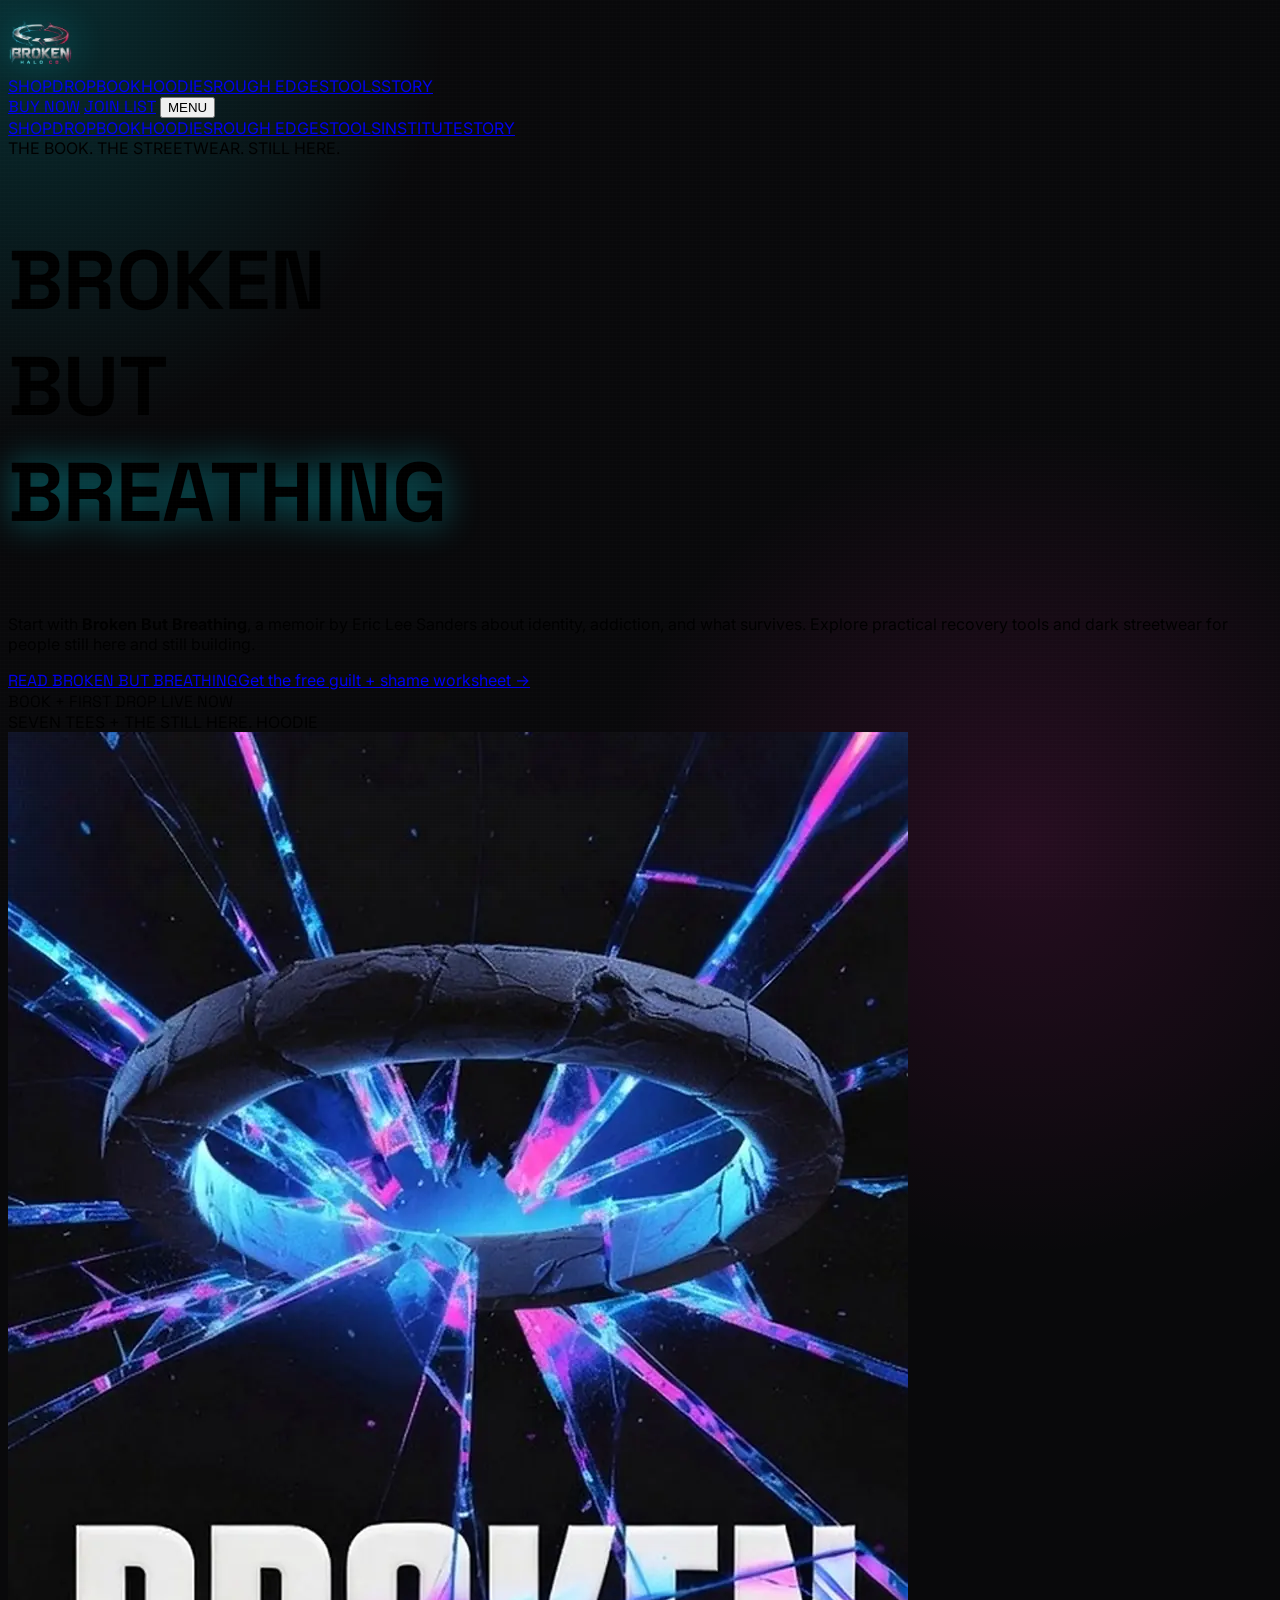
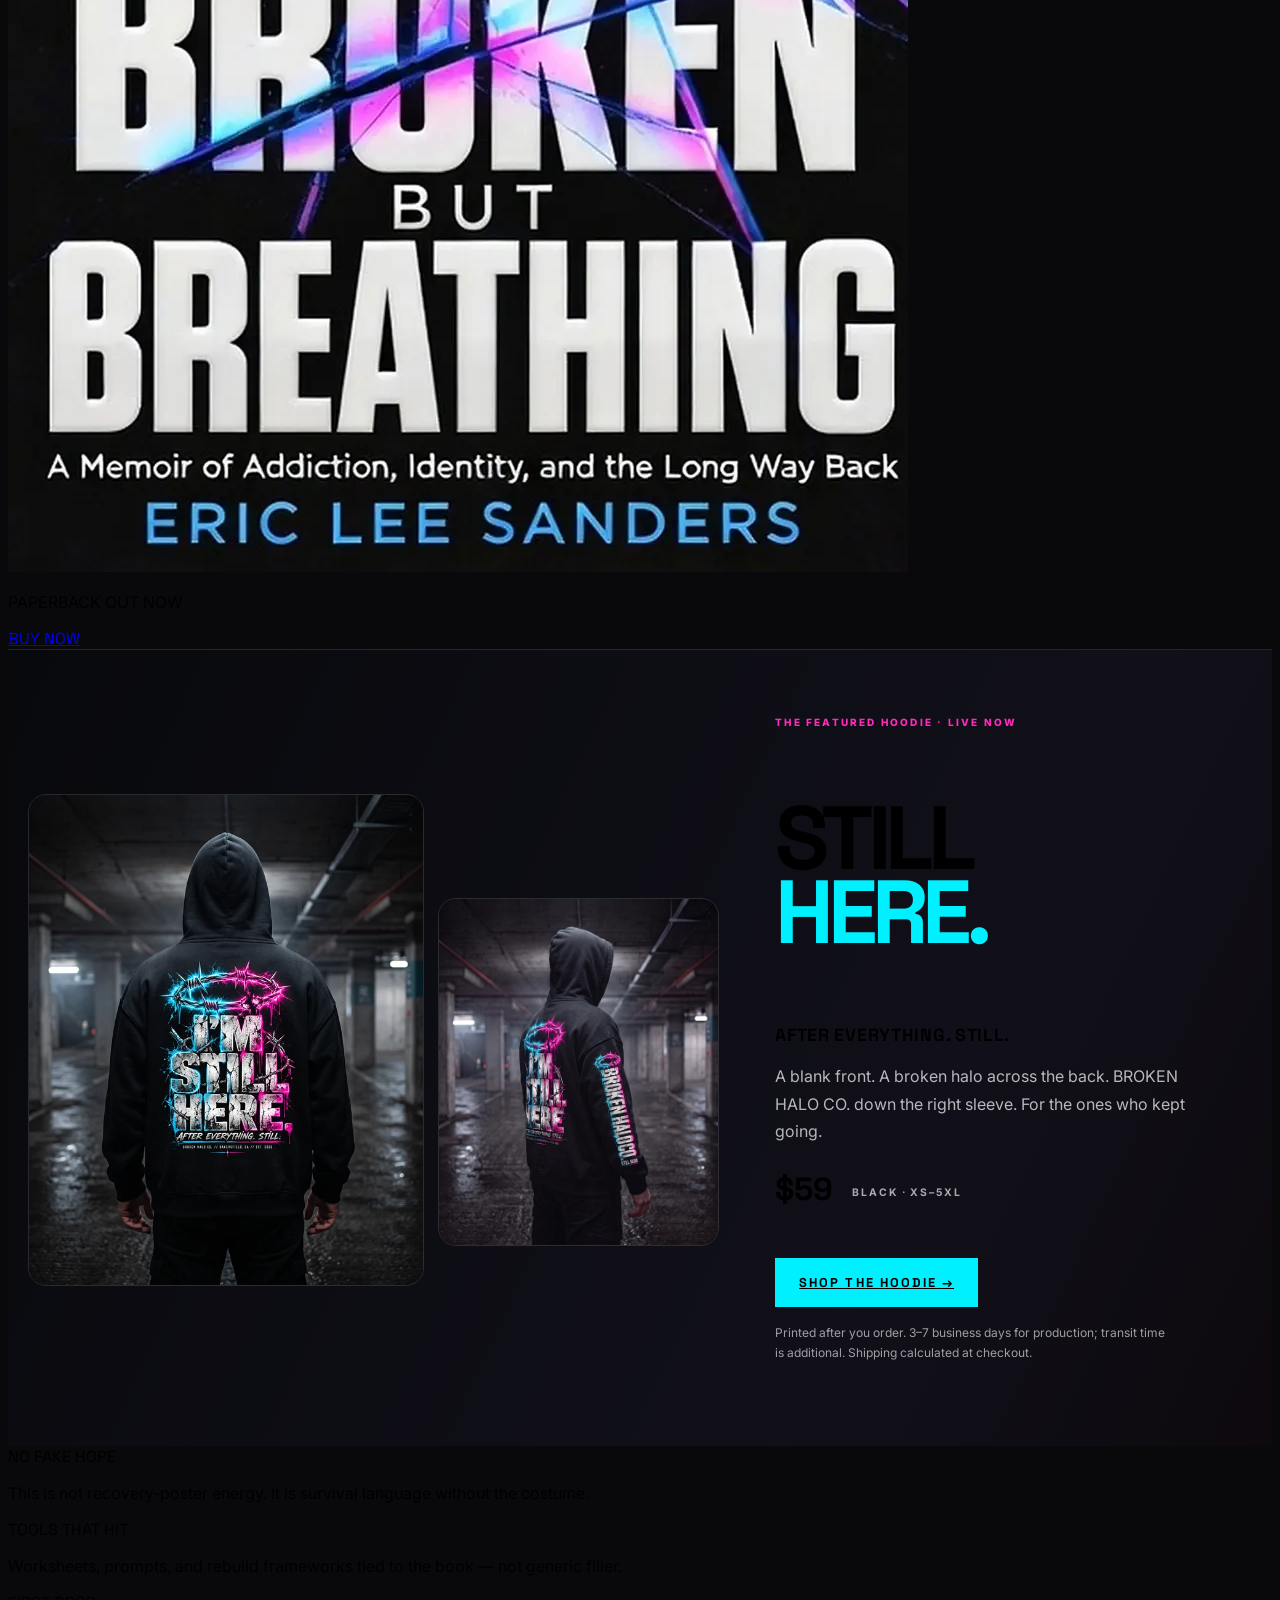
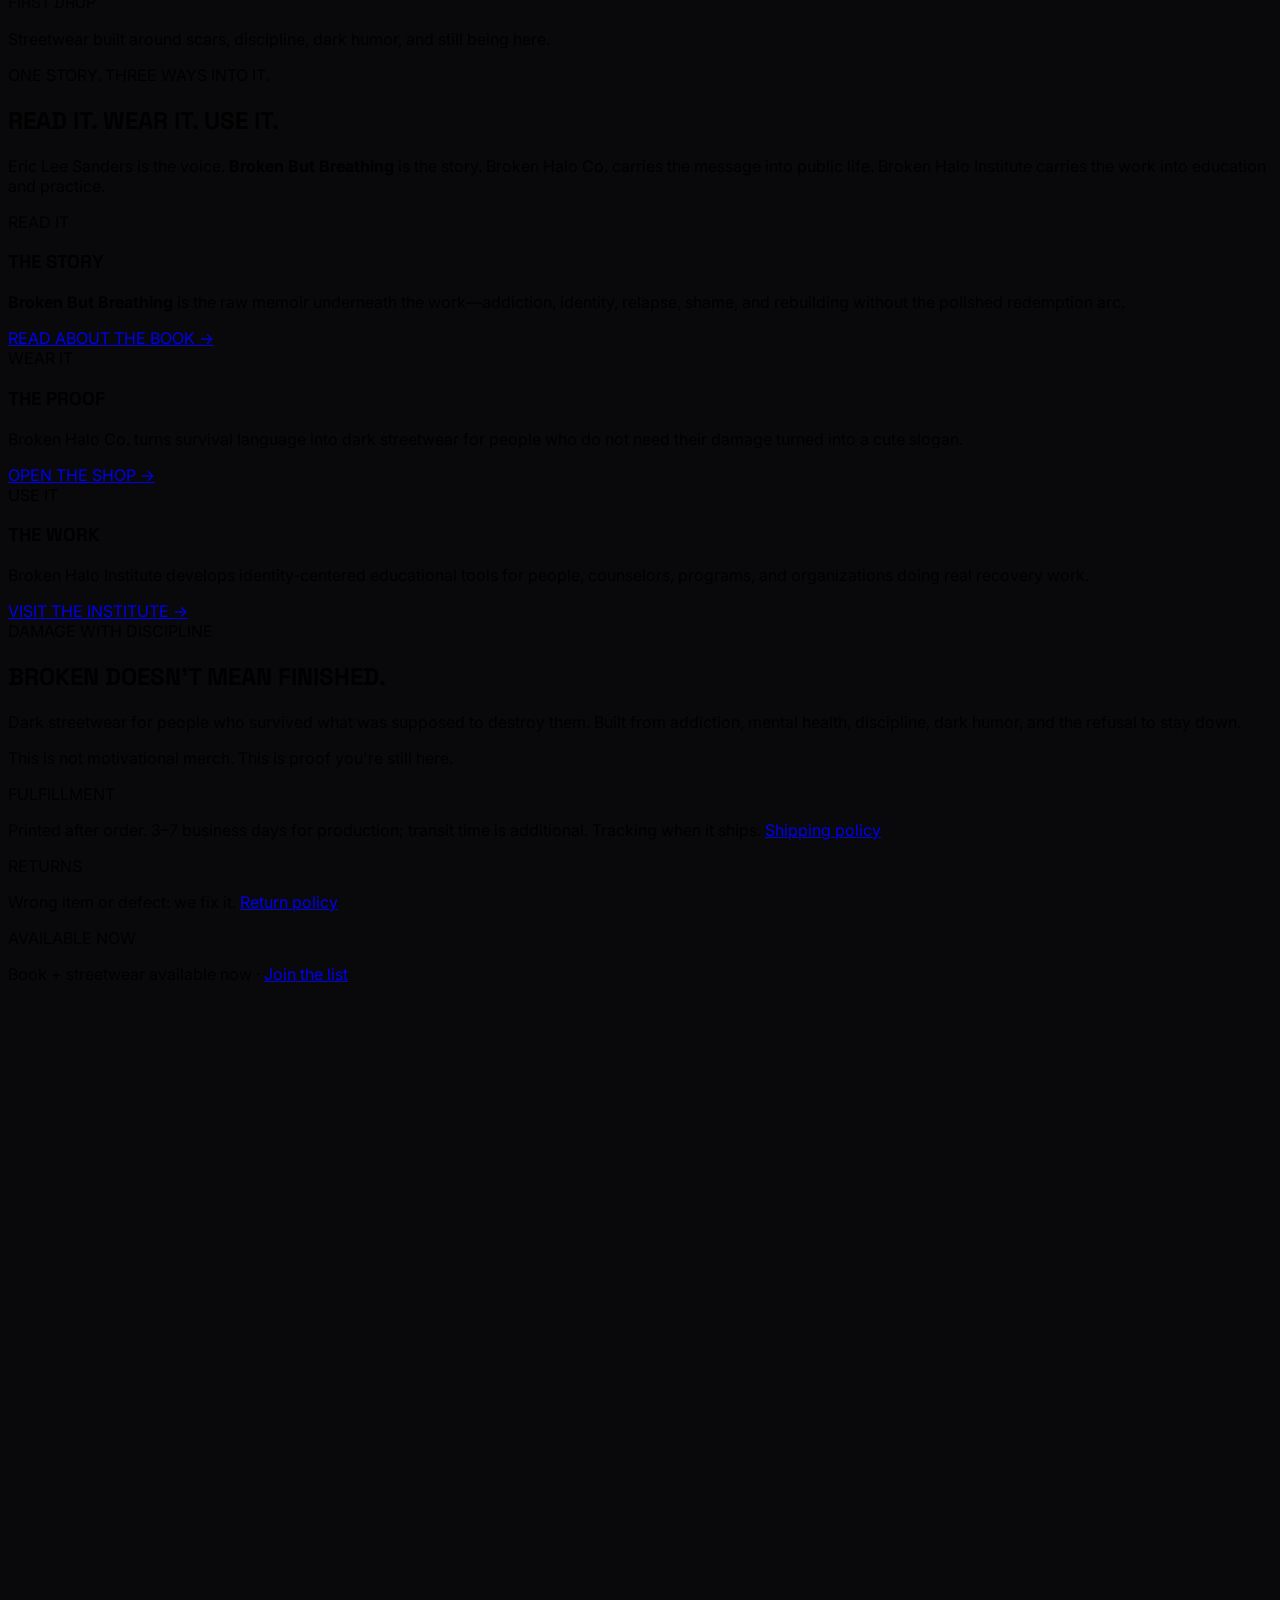
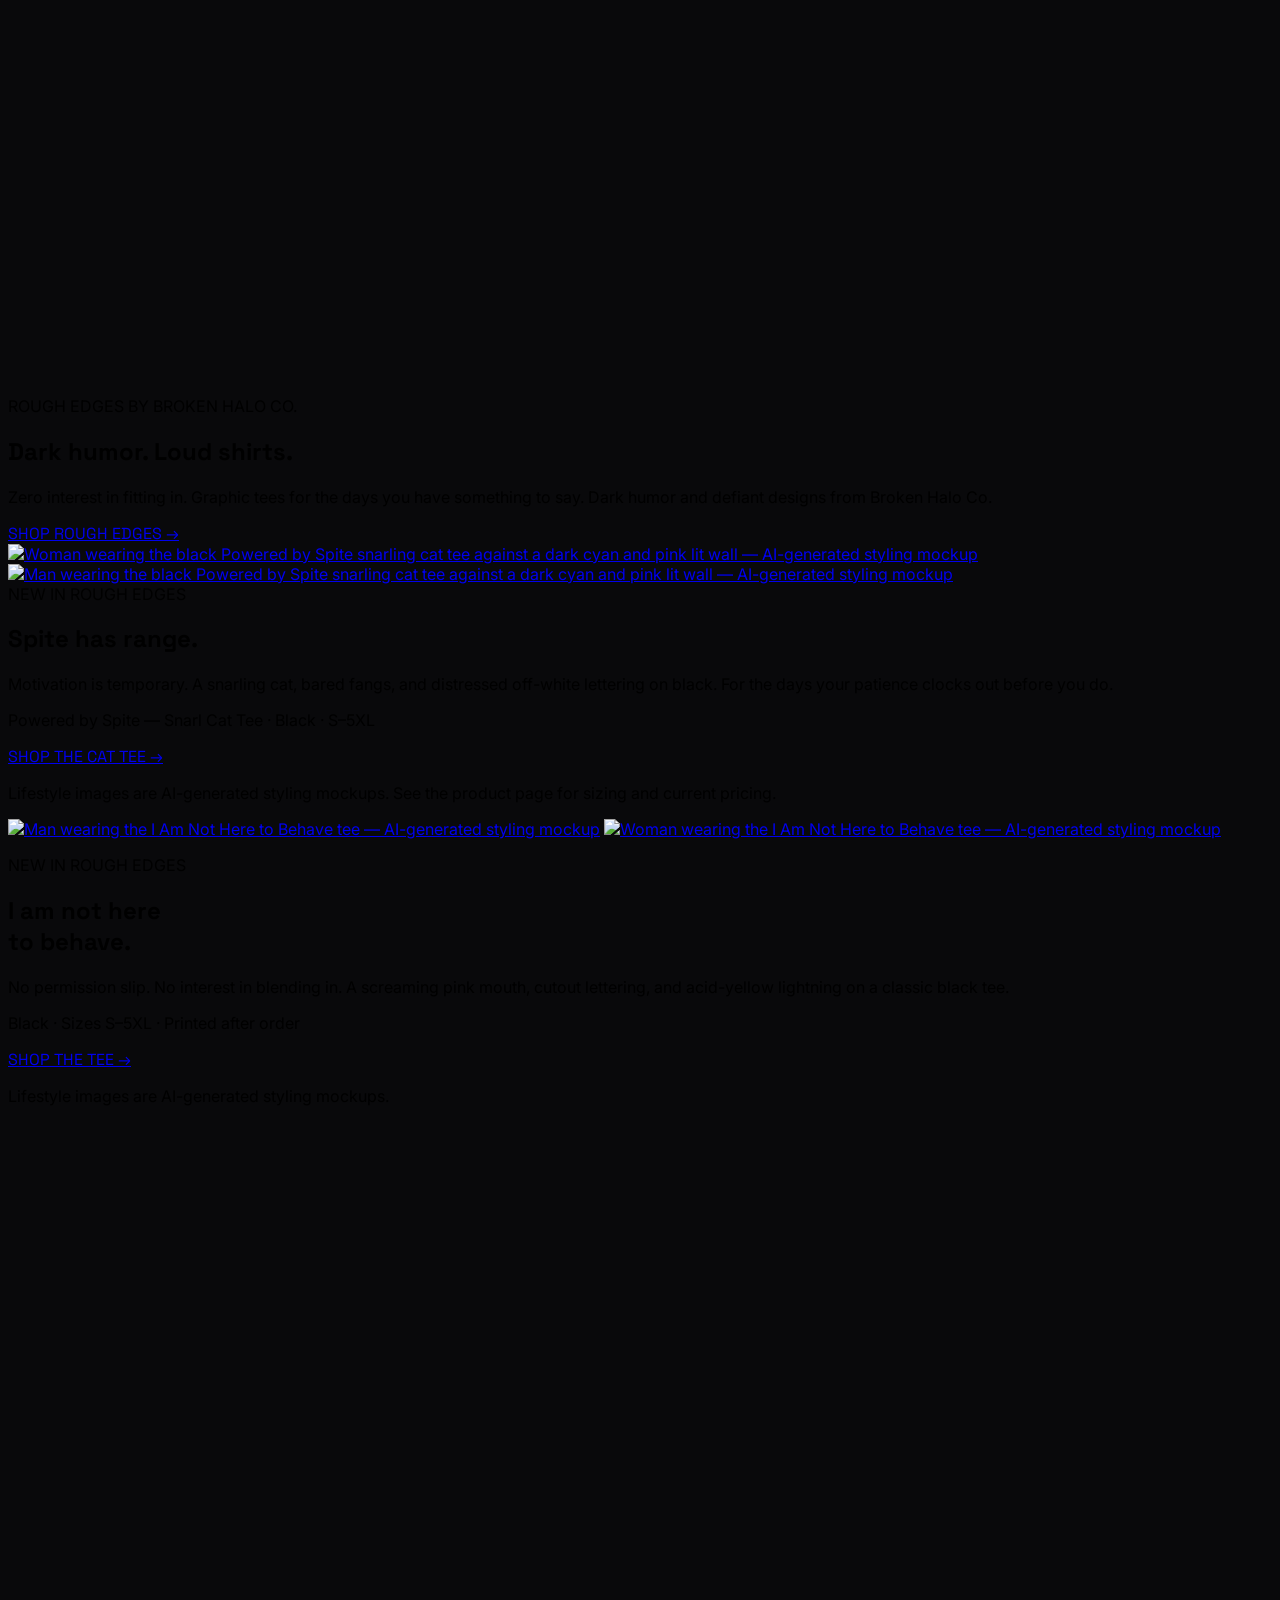
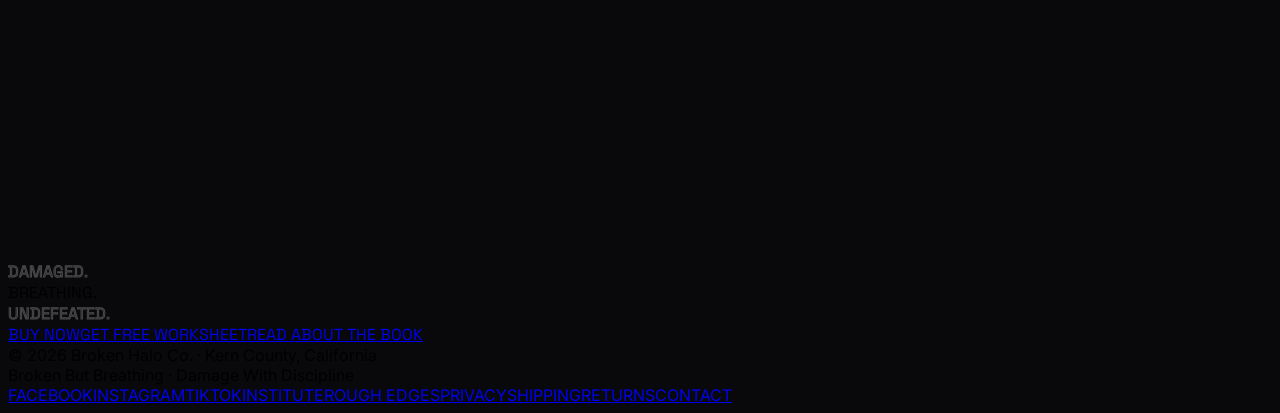
==== index.html @ 9ee4662e "Update homepage tee count from three to seven" ====
<!DOCTYPE html>
<html lang="en">
<head>
  <meta charset="UTF-8" />
  <meta name="viewport" content="width=device-width, initial-scale=1.0" />
  <link rel="icon" href="/favicon-32.png?v=20260719" type="image/png" />
  <link rel="icon" href="/favicon.svg" type="image/svg+xml" />
  <link rel="apple-touch-icon" href="/logo.png?v=20260719" />
  <!-- Google tag (gtag.js) -->
  <script async src="https://www.googletagmanager.com/gtag/js?id=G-BVKDQLWKW7"></script>
  <script>
    window.dataLayer = window.dataLayer || [];
    function gtag(){dataLayer.push(arguments);}
    gtag('js', new Date());
    gtag('config', 'G-BVKDQLWKW7');
  </script>
  <link rel="preload" as="image" href="/book-cover-front.webp?v=20260723" />
  <title>Broken Halo Co. | Broken But Breathing — Memoir + Dark Streetwear</title>
  <meta name="description" content="Broken Halo Co. is the home of Broken But Breathing by Eric Lee Sanders: a raw memoir, practical recovery tools, identity-centered education, and dark streetwear for people still here." />
  <meta name="theme-color" content="#09090b" />
  <link rel="canonical" href="https://thebrokenhaloco.com/" />
  <meta name="robots" content="index,follow,max-image-preview:large" />
  <meta name="author" content="Eric Lee Sanders" />
  <meta name="keywords" content="Broken Halo Co, Broken But Breathing, recovery streetwear, sober not soft, addiction memoir, Eric Lee Sanders, mental health clothing, dark streetwear, Kern County" />
  <script type="application/ld+json">
  {
    "@context": "https://schema.org",
    "@graph": [
      {
        "@type": "Organization",
        "@id": "https://thebrokenhaloco.com/#org",
        "name": "Broken Halo Co.",
        "url": "https://thebrokenhaloco.com/",
        "logo": "https://thebrokenhaloco.com/logo.png",
        "sameAs": [
          "https://shop.thebrokenhaloco.com/",
          "https://www.facebook.com/1168411286344908",
          "https://www.instagram.com/thebrokenhaloco/",
          "https://www.tiktok.com/@broken.halo.co"
        ],
        "founder": {
          "@type": "Person",
          "name": "Eric Lee Sanders",
          "jobTitle": "SUDCC II"
        },
        "description": "Dark streetwear and recovery-aware brand behind the memoir Broken But Breathing. Damage with discipline."
      },
      {
        "@type": "WebSite",
        "@id": "https://thebrokenhaloco.com/#website",
        "url": "https://thebrokenhaloco.com/",
        "name": "Broken Halo Co.",
        "publisher": { "@id": "https://thebrokenhaloco.com/#org" },
        "inLanguage": "en-US"
      },
      {
        "@type": "Book",
        "name": "Broken But Breathing",
        "author": {
          "@type": "Person",
          "name": "Eric Lee Sanders"
        },
        "isbn": "9798257959653",
        "bookFormat": "https://schema.org/Paperback",
        "inLanguage": "en",
        "genre": "Memoir",
        "description": "A raw memoir of identity, addiction, and what survives — by Eric Lee Sanders.",
        "datePublished": "2026-07-23",
        "publisher": { "@id": "https://thebrokenhaloco.com/#org" },
        "image": "https://thebrokenhaloco.com/book-cover-front.webp",
        "url": "https://thebrokenhaloco.com/#book"
      },
      {
        "@type": "Store",
        "name": "Broken Halo Co. First Drop",
        "url": "https://shop.thebrokenhaloco.com/",
        "parentOrganization": { "@id": "https://thebrokenhaloco.com/#org" },
        "description": "Dark streetwear: the STILL HERE. hoodie, I'm Still Here, Powered By Spite, and Broken But Breathing graphic tees."
      }
    ]
  }
  </script>
  <meta property="og:title" content="Broken Halo Co. | Broken But Breathing" />
  <meta property="og:description" content="A raw memoir, free tools, and dark streetwear for people still here. Mental health, survival, discipline." />
  <meta property="og:type" content="website" />
  <meta property="og:url" content="https://thebrokenhaloco.com/" />
 <meta property="og:image" content="https://thebrokenhaloco.com/assets/broken-halo-social-preview.png" />
<meta name="twitter:card" content="summary_large_image" />
<meta name="twitter:title" content="Broken Halo Co. | Broken But Breathing" />
<meta name="twitter:description" content="Damage With Discipline. No fake positivity. Just the truth about surviving." />
<meta name="twitter:image" content="https://thebrokenhaloco.com/assets/broken-halo-social-preview.png" />
<meta property="og:image:secure_url" content="https://thebrokenhaloco.com/assets/broken-halo-social-preview.png" />
<meta property="og:image:type" content="image/png" />
<meta property="og:image:alt" content="Broken Halo Co. — Broken But Breathing. I'm Still Here." />
  <link rel="preconnect" href="https://fonts.gstatic.com" crossorigin />
  <link href="https://fonts.googleapis.com/css2?family=Inter:wght@400;500;600;700;800&family=Space+Grotesk:wght@500;600;700&display=swap" rel="stylesheet" />
  <script src="https://cdn.tailwindcss.com"></script>
  <style>
    :root{--cyan:#00f0ff;--pink:#ff2bbd;--bg:#09090b}
    html{scroll-behavior:smooth}
    body{font-family:Inter,system-ui,-apple-system,BlinkMacSystemFont,"Segoe UI",sans-serif;background:radial-gradient(circle at top left,rgba(0,240,255,.16),transparent 28rem),radial-gradient(circle at 80% 10%,rgba(255,43,189,.12),transparent 26rem),var(--bg)}
    .font-display{font-family:"Space Grotesk",Inter,system-ui,sans-serif}
    .halo-glow{filter:drop-shadow(0 0 18px rgba(0,240,255,.46))}
    .pink-glow{filter:drop-shadow(0 0 18px rgba(255,43,189,.36))}
    .grain:before{content:"";position:fixed;inset:0;pointer-events:none;z-index:50;opacity:.2;background-image:linear-gradient(rgba(255,255,255,.025) 1px,transparent 1px),linear-gradient(90deg,rgba(255,255,255,.018) 1px,transparent 1px);background-size:4px 4px;mix-blend-mode:screen}
    .outline-text{color:transparent;-webkit-text-stroke:1px rgba(255,255,255,.28);text-stroke:1px rgba(255,255,255,.28)}
    .card-hover{transition:transform .2s ease,border-color .2s ease,background-color .2s ease}
    .card-hover:hover{transform:translateY(-4px);border-color:rgba(0,240,255,.45)}
    .reveal{opacity:0;transform:translateY(20px);transition:opacity .7s ease,transform .7s ease}
    .reveal.visible{opacity:1;transform:translateY(0)}
    .count-box{font-variant-numeric:tabular-nums}
    .media-card img{background:#050507}
    .hp-field{position:absolute;left:-5000px;width:1px;height:1px;overflow:hidden}

    .grid > *{min-width:0}
    @media(min-width:1024px){#top > section:first-child h1{font-size:clamp(3rem,6.5vw,6rem)}}
    @media(max-width:639px){#top > section:first-child h1{font-size:clamp(2rem,12vw,4.6rem)}#top > section:last-child .font-display{font-size:clamp(1.5rem,10vw,4rem)}#top > section:last-child a.font-display{font-size:.75rem}#top > section:first-child .rounded-full{max-width:100%;font-size:9px;letter-spacing:.12em}#top > section:first-child .rounded-full span{font-size:10px;letter-spacing:.1em}.hoodie-price span{display:block;margin-left:0;margin-top:.3rem}}
    @media(max-width:1279px){#navAmazon{display:none}}
    #hoodies{scroll-margin-top:6rem}
    .hoodie-feature{padding:3.5rem 1.25rem 4.5rem;border-top:1px solid #ffffff1a;background:linear-gradient(115deg,#08090c,#11101a 70%,#0d090e)}
    .hoodie-layout{max-width:1280px;margin:auto;display:grid;grid-template-columns:1.45fr 1fr;gap:3.5rem;align-items:center}
    .hoodie-photos{display:grid;grid-template-columns:1.2fr .85fr;gap:14px;align-items:center;min-width:0}
    .hoodie-photos a{display:block;overflow:hidden;border:1px solid #ffffff20;border-radius:18px}
    .hoodie-photos img{display:block;width:100%;height:auto}
    .hoodie-detail{margin-top:4rem}
    .hoodie-eyebrow{color:var(--pink);font-size:10px;font-weight:800;letter-spacing:.22em;margin-bottom:1.25rem}
    .hoodie-copy h2{font-size:clamp(4.5rem,7vw,7rem);font-weight:700;line-height:.82;letter-spacing:-.07em}
    .hoodie-copy h2 span{color:var(--cyan)}
    .hoodie-tagline{margin-top:1.5rem;font-size:1.1rem;font-weight:700;letter-spacing:.04em}
    .hoodie-description{margin-top:1rem;color:#ffffffb3;font-size:1rem;line-height:1.7;max-width:27rem}
    .hoodie-price{margin-top:1.5rem;font-size:2rem;font-weight:700}
    .hoodie-price span{display:inline-block;vertical-align:middle;margin-left:.7rem;font-family:Inter,sans-serif;font-size:.65rem;letter-spacing:.18em;color:#ffffffa6}
    .hoodie-shop{display:inline-flex;justify-content:center;margin-top:1.1rem;padding:1rem 1.5rem;background:var(--cyan);color:#000;font-size:.8rem;font-weight:700;letter-spacing:.16em;transition:background .2s}
    .hoodie-shop:hover{background:#fff}
    .hoodie-shipping{margin-top:1rem;color:#ffffff99;font-size:.75rem;line-height:1.6;max-width:25rem}
    a:focus-visible,button:focus-visible{outline:2px solid var(--cyan);outline-offset:5px}
    @media(max-width:899px){.hoodie-layout{grid-template-columns:1fr;gap:2rem;max-width:640px}.hoodie-detail{margin-top:2rem}.hoodie-copy h2{font-size:5rem}.hoodie-shop{width:100%}.hoodie-feature{padding-top:2rem}}
    .hoodie-layout > *{min-width:0}
    @media(max-width:639px){main h2.font-display{font-size:clamp(1.8rem,9vw,3rem)}main h3.font-display{font-size:clamp(1.25rem,7vw,1.875rem)}.hoodie-copy h2.font-display{font-size:17vw}#toolsForm button{font-size:.65rem;letter-spacing:.12em;padding-left:.75rem;padding-right:.75rem}main a,main button{overflow-wrap:anywhere}}
    @media(prefers-reduced-motion:reduce){html{scroll-behavior:auto}.reveal{transition:none;transform:none}.card-hover{transition:none}}
  </style>
</head>
<body class="grain bg-[#09090b] text-white selection:bg-[#ff2bbd] selection:text-black">
  <nav class="sticky top-0 z-40 border-b border-white/10 bg-[#09090b]/90 backdrop-blur-xl">
    <div class="mx-auto flex h-20 max-w-7xl items-center justify-between px-5 sm:px-6">
      <a href="#top" class="flex shrink-0 items-center" aria-label="Broken Halo Co. home">
        <img src="logo-nav.webp?v=20260723" alt="Broken Halo Co." class="h-14 w-14 object-contain halo-glow sm:h-16 sm:w-16" width="64" height="64" decoding="async" />
      </a>
      <div class="hidden items-center gap-5 text-xs font-semibold tracking-[.18em] text-white/70 xl:flex"><a href="https://shop.thebrokenhaloco.com/" class="hover:text-[#00f0ff]">SHOP</a><a href="#drop" class="hover:text-[#00f0ff]">DROP</a><a href="#book" class="hover:text-[#00f0ff]">BOOK</a><a href="#hoodies" class="hover:text-[#00f0ff]">HOODIES</a><a href="https://shop.thebrokenhaloco.com/collections/rough-edges" class="hover:text-[#ff2bbd]">ROUGH EDGES</a><a href="#tools" class="hover:text-[#00f0ff]">TOOLS</a><a href="#story" class="hover:text-[#00f0ff]">STORY</a></div>
      <a id="navAmazon" href="#" target="_blank" rel="noopener noreferrer" class="amazon-cta hidden border border-[#ff2bbd] px-5 py-2.5 font-display text-xs tracking-[.25em] text-[#ff2bbd] transition hover:bg-[#ff2bbd] hover:text-black xl:inline-flex">BUY NOW</a>
      <a href="#tools" class="hidden border border-[#00f0ff] px-5 py-2.5 font-display text-xs tracking-[.25em] text-[#00f0ff] transition hover:bg-[#00f0ff] hover:text-black xl:inline-flex nav-join-list">JOIN LIST</a>
      <button id="menuButton" class="xl:hidden rounded-full border border-white/10 px-3 py-2 text-xs tracking-[.18em] text-white/70" aria-expanded="false" aria-controls="mobileMenu">MENU</button>
    </div>
    <div id="mobileMenu" class="hidden border-t border-white/10 bg-black/95 px-5 py-5 xl:hidden"><div class="flex flex-col gap-4 text-sm font-semibold tracking-[.18em] text-white/75"><a href="https://shop.thebrokenhaloco.com/" class="mobile-link">SHOP</a><a href="#drop" class="mobile-link">DROP</a><a href="#book" class="mobile-link">BOOK</a><a href="#hoodies" class="mobile-link">HOODIES</a><a href="https://shop.thebrokenhaloco.com/collections/rough-edges" class="mobile-link">ROUGH EDGES</a><a href="#tools" class="mobile-link">TOOLS</a><a href="https://brokenhaloco.org/" class="mobile-link">INSTITUTE</a><a href="#story" class="mobile-link">STORY</a></div></div>
  </nav>

  <main id="top">
    <section class="relative overflow-hidden px-5 pb-20 pt-14 sm:px-6 md:pb-28 md:pt-20">
      <div class="absolute inset-x-0 top-0 -z-10 mx-auto h-72 max-w-5xl rounded-full bg-[#00f0ff]/10 blur-3xl"></div>
      <div class="mx-auto grid max-w-7xl items-center gap-12 lg:grid-cols-[1.05fr_.95fr]">
        <div class="text-center lg:text-left">
          <div class="mb-5 inline-flex items-center gap-2 rounded-full border border-white/10 bg-white/[.03] px-4 py-1.5 text-[11px] font-semibold tracking-[.24em] text-white/60"><span class="h-1.5 w-1.5 rounded-full bg-[#ff2bbd]"></span>THE BOOK. THE STREETWEAR. STILL HERE.</div>
          <h1 class="font-display text-[4.6rem] font-bold leading-[.82] tracking-[-.09em] sm:text-[6rem] md:text-[7.5rem]">BROKEN<br/>BUT<br/><span class="text-[#00f0ff] halo-glow">BREATHING</span></h1>
          <p class="mx-auto mt-6 max-w-2xl text-xl leading-relaxed text-white/72 lg:mx-0">Start with <strong class="text-white">Broken But Breathing</strong>, a memoir by Eric Lee Sanders about identity, addiction, and what survives. Explore practical recovery tools and dark streetwear for people still here and still building.</p>
          <div class="mt-7 flex flex-col items-center gap-4 lg:items-start"><a id="heroAmazonCta" href="https://www.amazon.com/dp/B0H9G1YHST" target="_blank" rel="noopener noreferrer" class="amazon-cta inline-flex justify-center bg-[#ff2bbd] px-8 py-4 font-display text-sm font-bold tracking-[.16em] text-black transition hover:bg-white">READ BROKEN BUT BREATHING</a><a href="downloads/guilt-and-shame-companion.html" target="_blank" rel="noopener noreferrer" class="text-sm font-semibold text-white/75 underline decoration-white/30 underline-offset-4 transition hover:text-[#00f0ff]">Get the free guilt + shame worksheet →</a></div>
          <div class="mt-8 inline-flex items-center gap-3 rounded-full border border-[#00f0ff]/30 bg-[#00f0ff]/10 px-6 py-3"><span class="h-2 w-2 rounded-full bg-[#00f0ff] animate-pulse"></span><span class="font-display text-sm font-bold tracking-[.22em] text-[#00f0ff]">BOOK + FIRST DROP LIVE NOW</span></div><div class="mt-3 text-sm tracking-[.15em] text-white/50">SEVEN TEES + THE STILL HERE. HOODIE</div>
        </div>
        <div class="mx-auto w-full max-w-md lg:max-w-lg"><div class="relative rounded-[2rem] border border-white/10 bg-zinc-950/80 p-5 shadow-2xl"><div class="absolute -inset-px -z-10 rounded-[2rem] bg-gradient-to-br from-[#00f0ff]/30 via-transparent to-[#ff2bbd]/25 blur-xl"></div><div class="rounded-[1.5rem] border border-white/10 bg-black p-4" id="heroCoverWrap"><img id="heroCoverImage" src="book-cover-front.webp?v=20260723" alt="Broken But Breathing book cover by Eric Lee Sanders" class="w-full rounded-[1.2rem] border border-white/10 shadow-2xl"/><p id="heroBookPlaceholder" class="mt-4 text-center text-xs tracking-[.18em] text-white/35">PAPERBACK OUT NOW</p><a id="heroCoverCta" href="#" target="_blank" rel="noopener noreferrer" class="amazon-cta mt-4 hidden w-full justify-center rounded-xl border border-[#ff2bbd] px-4 py-3 font-display text-xs font-bold tracking-[.2em] text-[#ff2bbd] transition hover:bg-[#ff2bbd] hover:text-black inline-flex">BUY NOW</a></div></div></div>
      </div>
    </section>


    <section id="hoodies" class="hoodie-feature" aria-labelledby="hoodie-title">
      <div class="hoodie-layout">
        <div class="hoodie-photos">
          <a href="https://shop.thebrokenhaloco.com/products/still-here-hoodie-broken-halo-co" aria-label="Shop the STILL HERE hoodie — back graphic">
            <img src="assets/still-here-hoodie-back-1200.webp" srcset="assets/still-here-hoodie-back-640.webp 640w, assets/still-here-hoodie-back-1200.webp 1200w" sizes="(min-width: 900px) 32vw, 55vw" width="1200" height="1490" alt="STILL HERE black hoodie with cyan and magenta halo and distressed white back graphic" loading="lazy" decoding="async" />
          </a>
          <a class="hoodie-detail" href="https://shop.thebrokenhaloco.com/products/still-here-hoodie-broken-halo-co" aria-label="Shop the STILL HERE hoodie — right sleeve detail">
            <img src="assets/still-here-hoodie-sleeve-1200.webp" srcset="assets/still-here-hoodie-sleeve-640.webp 640w, assets/still-here-hoodie-sleeve-1200.webp 1200w" sizes="(min-width: 900px) 23vw, 38vw" width="1200" height="1490" alt="Angled back view showing the BROKEN HALO CO. artwork down the hoodie's right sleeve" loading="lazy" decoding="async" />
          </a>
        </div>
        <div class="hoodie-copy">
          <p class="hoodie-eyebrow">THE FEATURED HOODIE · LIVE NOW</p>
          <h2 id="hoodie-title" class="font-display">STILL<br><span>HERE.</span></h2>
          <p class="hoodie-tagline font-display">AFTER EVERYTHING. STILL.</p>
          <p class="hoodie-description">A blank front. A broken halo across the back. BROKEN HALO CO. down the right sleeve. For the ones who kept going.</p>
          <p class="hoodie-price font-display">$59 <span>BLACK · XS–5XL</span></p>
          <a class="hoodie-shop font-display" href="https://shop.thebrokenhaloco.com/products/still-here-hoodie-broken-halo-co">SHOP THE HOODIE →</a>
          <p class="hoodie-shipping">Printed after you order. 3–7 business days for production; transit time is additional. Shipping calculated at checkout.</p>
        </div>
      </div>
    </section>

    <section class="border-y border-white/10 bg-black/30 px-5 py-10 sm:px-6"><div class="mx-auto grid max-w-7xl gap-4 text-center md:grid-cols-3"><div class="rounded-3xl border border-white/10 bg-white/[.03] p-6"><div class="font-display text-3xl font-bold tracking-[-.05em] text-[#00f0ff]">NO FAKE HOPE</div><p class="mt-2 text-sm leading-relaxed text-white/55">This is not recovery-poster energy. It is survival language without the costume.</p></div><div class="rounded-3xl border border-white/10 bg-white/[.03] p-6"><div class="font-display text-3xl font-bold tracking-[-.05em] text-[#ff2bbd]">TOOLS THAT HIT</div><p class="mt-2 text-sm leading-relaxed text-white/55">Worksheets, prompts, and rebuild frameworks tied to the book — not generic filler.</p></div><div class="rounded-3xl border border-white/10 bg-white/[.03] p-6"><div class="font-display text-3xl font-bold tracking-[-.05em] text-white">FIRST DROP</div><p class="mt-2 text-sm leading-relaxed text-white/55">Streetwear built around scars, discipline, dark humor, and still being here.</p></div></div></section>

    <section class="px-5 py-16 sm:px-6 md:py-20" aria-labelledby="ecosystem-title">
      <div class="mx-auto max-w-7xl">
        <div class="mx-auto max-w-3xl text-center">
          <div class="mb-3 text-xs font-bold tracking-[.3em] text-[#00f0ff]">ONE STORY. THREE WAYS INTO IT.</div>
          <h2 id="ecosystem-title" class="font-display text-4xl font-bold leading-[.95] tracking-[-.07em] sm:text-5xl">READ IT. WEAR IT. USE IT.</h2>
          <p class="mx-auto mt-5 max-w-2xl text-base leading-relaxed text-white/62 sm:text-lg">Eric Lee Sanders is the voice. <strong class="text-white">Broken But Breathing</strong> is the story. Broken Halo Co. carries the message into public life. Broken Halo Institute carries the work into education and practice.</p>
        </div>
        <div class="mt-10 grid gap-5 md:grid-cols-3">
          <article class="rounded-3xl border border-white/10 bg-white/[.03] p-7">
            <div class="text-[10px] font-bold tracking-[.28em] text-[#ff2bbd]">READ IT</div>
            <h3 class="mt-3 font-display text-3xl font-bold tracking-[-.05em]">THE STORY</h3>
            <p class="mt-3 text-sm leading-relaxed text-white/60"><strong class="text-white">Broken But Breathing</strong> is the raw memoir underneath the work—addiction, identity, relapse, shame, and rebuilding without the polished redemption arc.</p>
            <a href="#book" class="mt-6 inline-flex text-xs font-bold tracking-[.2em] text-[#ff2bbd]">READ ABOUT THE BOOK →</a>
          </article>
          <article class="rounded-3xl border border-white/10 bg-white/[.03] p-7">
            <div class="text-[10px] font-bold tracking-[.28em] text-white/60">WEAR IT</div>
            <h3 class="mt-3 font-display text-3xl font-bold tracking-[-.05em]">THE PROOF</h3>
            <p class="mt-3 text-sm leading-relaxed text-white/60">Broken Halo Co. turns survival language into dark streetwear for people who do not need their damage turned into a cute slogan.</p>
            <a href="https://shop.thebrokenhaloco.com/" class="mt-6 inline-flex text-xs font-bold tracking-[.2em] text-white">OPEN THE SHOP →</a>
          </article>
          <article class="rounded-3xl border border-[#00f0ff]/30 bg-[#00f0ff]/[.04] p-7">
            <div class="text-[10px] font-bold tracking-[.28em] text-[#00f0ff]">USE IT</div>
            <h3 class="mt-3 font-display text-3xl font-bold tracking-[-.05em]">THE WORK</h3>
            <p class="mt-3 text-sm leading-relaxed text-white/60">Broken Halo Institute develops identity-centered educational tools for people, counselors, programs, and organizations doing real recovery work.</p>
            <a href="https://brokenhaloco.org/" class="mt-6 inline-flex text-xs font-bold tracking-[.2em] text-[#00f0ff]">VISIT THE INSTITUTE →</a>
          </article>
        </div>
      </div>
    </section>

    <section class="px-5 py-12 sm:px-6" aria-label="Brand statement">
      <div class="mx-auto max-w-4xl text-center">
        <div class="mb-3 text-[11px] font-bold tracking-[.3em] text-[#ff2bbd]">DAMAGE WITH DISCIPLINE</div>
        <h2 class="font-display text-4xl font-bold leading-[.95] tracking-[-.07em] sm:text-5xl">BROKEN DOESN&rsquo;T MEAN FINISHED.</h2>
        <p class="mx-auto mt-5 max-w-2xl text-base leading-relaxed text-white/65 sm:text-lg">Dark streetwear for people who survived what was supposed to destroy them. Built from addiction, mental health, discipline, dark humor, and the refusal to stay down.</p>
        <p class="mx-auto mt-4 max-w-2xl text-base leading-relaxed text-white/65 sm:text-lg">This is not motivational merch. This is proof you're still here.</p>
      </div>
      <div class="mx-auto mt-10 grid max-w-5xl gap-3 sm:grid-cols-3">
        <div class="rounded-2xl border border-white/10 bg-black/40 px-5 py-4 text-center">
          <div class="text-[10px] font-bold tracking-[.28em] text-[#00f0ff]">FULFILLMENT</div>
          <p class="mt-2 text-sm text-white/60">Printed after order. 3–7 business days for production; transit time is additional. Tracking when it ships. <a href="/shipping.html" class="text-[#00f0ff] hover:underline">Shipping policy</a></p>
        </div>
        <div class="rounded-2xl border border-white/10 bg-black/40 px-5 py-4 text-center">
          <div class="text-[10px] font-bold tracking-[.28em] text-[#ff2bbd]">RETURNS</div>
          <p class="mt-2 text-sm text-white/60">Wrong item or defect: we fix it. <a href="/returns.html" class="text-[#ff2bbd] hover:underline">Return policy</a></p>
        </div>
        <div class="rounded-2xl border border-white/10 bg-black/40 px-5 py-4 text-center">
          <div class="text-[10px] font-bold tracking-[.28em] text-white/50">AVAILABLE NOW</div>
          <p class="mt-2 text-sm text-white/60">Book + streetwear available now · <a href="#tools" class="text-[#00f0ff] hover:underline">Join the list</a></p>
        </div>
      </div>
    </section>

    <section id="book" class="reveal px-5 py-20 sm:px-6 md:py-28"><div class="mx-auto grid max-w-6xl gap-12 lg:grid-cols-[.72fr_1.28fr] lg:items-center"><div class="mx-auto max-w-sm rounded-[1.6rem] border border-white/10 bg-black/50 p-3 shadow-2xl lg:mx-0" id="bookCoverWrap"><img id="bookCoverImage" src="book-cover-front.webp?v=20260723" alt="Broken But Breathing front cover" class="rounded-[1.15rem]" loading="lazy"/></div><div class="space-y-6 text-lg leading-relaxed text-white/70"><div><div class="mb-3 text-xs font-bold tracking-[.3em] text-[#00f0ff]">THE BOOK</div><h2 class="font-display text-5xl font-bold leading-[.92] tracking-[-.07em] sm:text-6xl">A raw memoir about the identity addiction builds.</h2></div><p><strong class="text-white">Broken But Breathing</strong> is not a clean redemption arc. It is a direct look at addiction, shame, relapse, incarceration, leadership, public failure, and the long fight to stop confusing survival patterns with identity.</p><p>This is not a polished redemption story. It is what happened after the excuses stopped working—and I finally had to separate who I was from what happened to me.</p><div class="grid gap-3 pt-2 sm:grid-cols-2"><div class="rounded-2xl border border-white/10 bg-black/35 p-5"><div class="text-[10px] font-bold tracking-[.28em] text-white/40">ISBN</div><div class="mt-1 font-mono text-sm text-white">979-8-2579-5965-3</div></div><div class="rounded-2xl border border-white/10 bg-black/35 p-5"><div class="text-[10px] font-bold tracking-[.28em] text-white/40">PUBLISHED</div><div class="mt-1 font-mono text-sm text-white">July 23, 2026</div></div></div><p id="bookSectionPlaceholder" class="text-sm tracking-[.14em] text-white/40">PAPERBACK OUT NOW</p><div class="flex flex-col gap-3 pt-1 sm:flex-row sm:flex-wrap"><a id="bookSectionAmazon" href="#" target="_blank" rel="noopener noreferrer" class="amazon-cta hidden inline-flex w-full justify-center bg-[#ff2bbd] px-8 py-4 font-display text-sm font-bold tracking-[.22em] text-black transition hover:bg-white sm:w-auto">BUY NOW</a><a id="bookSectionEbook" href="#" target="_blank" rel="noopener noreferrer" class="ebook-cta hidden inline-flex w-full justify-center border border-[#00f0ff] px-8 py-4 font-display text-sm font-bold tracking-[.22em] text-[#00f0ff] transition hover:bg-[#00f0ff] hover:text-black sm:w-auto">GET THE EBOOK</a><a href="#tools" class="inline-flex w-full justify-center border border-white/70 px-8 py-4 font-display text-sm font-bold tracking-[.22em] text-white transition hover:bg-white hover:text-black sm:w-auto">GET THE FREE WORKSHEET</a></div></div></div></section>

    <section id="drop" class="reveal border-y border-white/10 bg-zinc-950/70 px-5 py-20 sm:px-6 md:py-24"><div class="mx-auto max-w-7xl"><div class="mb-12 text-center"><div class="mb-3 text-xs font-bold tracking-[.3em] text-[#ff2bbd]">DAMAGE WITH DISCIPLINE</div><h2 class="font-display text-5xl font-bold leading-[.92] tracking-[-.07em] sm:text-6xl">The tees. No filler.</h2><p class="mx-auto mt-5 max-w-2xl text-base leading-relaxed text-white/60">Graphic tees built around survival, dark humor, and the story behind the brand. Printed after you order. Allow 3–7 business days for production before shipment; transit time is additional.</p><p class="mt-4"><a id="shopFirstDropCta" href="https://shop.thebrokenhaloco.com/collections/first-drop" class="inline-flex border border-[#00f0ff] px-6 py-3 font-display text-xs font-bold tracking-[.22em] text-[#00f0ff] transition hover:bg-[#00f0ff] hover:text-black">SHOP THE COLLECTION →</a></p></div><div class="grid gap-5 sm:grid-cols-2 lg:grid-cols-3">
      <article class="media-card card-hover rounded-[1.7rem] border border-white/10 bg-black/45 p-4" data-shop-key="im-still-here"><div class="mb-5 overflow-hidden rounded-[1.25rem] border border-white/10 bg-[#050507]"><a href="https://shop.thebrokenhaloco.com/products/im-still-here-tee"><img src="https://cdn.shopify.com/s/files/1/0599/8860/7034/files/ninjapod_13245119_f_C1717_51_f.jpg?v=1785800420" alt="I'm Still Here black tee — Broken Halo Co." class="aspect-square w-full object-cover" loading="lazy"/></a></div><div class="px-1 pb-2"><div class="text-[10px] font-bold tracking-[.25em] text-[#00f0ff]">LEAD PIECE · LIVE</div><h3 class="mt-2 font-display text-3xl font-bold tracking-[-.06em]">I'm Still Here</h3><p class="shop-price mt-2 font-display text-lg font-bold tracking-wide text-[#00f0ff]">$54</p><p class="mt-3 text-sm leading-relaxed text-white/58">Simple, heavy, and hard to argue with. Survival without turning it into a speech.</p><a href="https://shop.thebrokenhaloco.com/products/im-still-here-tee" class="shop-product-link mt-6 inline-flex text-xs font-bold tracking-[.22em] text-[#00f0ff]">SHOP THIS PIECE →</a></div></article>
      <article class="media-card card-hover rounded-[1.7rem] border border-white/10 bg-black/45 p-4" data-shop-key="powered-by-spite"><div class="mb-5 overflow-hidden rounded-[1.25rem] border border-white/10 bg-[#050507]"><a href="https://shop.thebrokenhaloco.com/products/powered-by-spite-1"><img src="https://cdn.shopify.com/s/files/1/0599/8860/7034/files/powered-by-spite-dark-model-1.png?v=1792944398" alt="Powered By Spite black tee — Broken Halo Co." class="aspect-square w-full object-cover" loading="lazy"/></a></div><div class="px-1 pb-2"><div class="text-[10px] font-bold tracking-[.25em] text-[#ff2bbd]">DARK FUEL · LIVE</div><h3 class="mt-2 font-display text-3xl font-bold tracking-[-.06em]">Powered By Spite</h3><p class="shop-price mt-2 font-display text-lg font-bold tracking-wide text-[#00f0ff]">$19.99</p><p class="mt-3 text-sm leading-relaxed text-white/58">Petty energy. Disciplined direction. Rage converted into motion—and properly aimed.</p><a href="https://shop.thebrokenhaloco.com/products/powered-by-spite-1" class="shop-product-link mt-6 inline-flex text-xs font-bold tracking-[.22em] text-[#ff2bbd]">SHOP THIS PIECE →</a></div></article>
      <article class="media-card card-hover rounded-[1.7rem] border border-white/10 bg-black/45 p-4" data-shop-key="broken-but-breathing"><div class="mb-5 overflow-hidden rounded-[1.25rem] border border-white/10 bg-[#050507]"><a href="https://shop.thebrokenhaloco.com/products/broken-but-breathing-tee"><img src="https://cdn.shopify.com/s/files/1/0599/8860/7034/files/bbb-art-softopen_854606b8-6b5a-4d8c-8e87-a21822d466d4.png?v=1784863449" alt="Broken But Breathing black tee — Broken Halo Co." class="aspect-square w-full object-cover" loading="lazy"/></a></div><div class="px-1 pb-2"><div class="text-[10px] font-bold tracking-[.25em] text-white/45">BOOK TIE-IN · LIVE</div><h3 class="mt-2 font-display text-3xl font-bold tracking-[-.06em]">Broken But Breathing</h3><p class="shop-price mt-2 font-display text-lg font-bold tracking-wide text-[#00f0ff]">$54</p><p class="mt-3 text-sm leading-relaxed text-white/58">Still damaged. Still breathing. Still building. The book's central truth—made wearable.</p><a href="https://shop.thebrokenhaloco.com/products/broken-but-breathing-tee" class="shop-product-link mt-6 inline-flex text-xs font-bold tracking-[.22em] text-white">SHOP THIS PIECE →</a></div></article>
    </div>
   <p class="mt-12 text-center text-sm text-white/45">Seven tees + the STILL HERE. hoodie · Printed after order · 3–7 business days for production · <a class="text-[#00f0ff] hover:underline" href="https://shop.thebrokenhaloco.com/">Open the store</a></p>
    </div></section>

    <section id="rough-edges" class="border-b border-[#ff2bbd]/25 bg-[#ff2bbd]/[.04] px-5 py-12 sm:px-6" aria-labelledby="rough-edges-title">
      <div class="mx-auto flex max-w-7xl flex-col gap-6 md:flex-row md:items-center md:justify-between">
        <div class="max-w-2xl">
          <p class="text-[11px] font-bold tracking-[.25em] text-[#ff2bbd]">ROUGH EDGES BY BROKEN HALO CO.</p>
          <h2 id="rough-edges-title" class="mt-3 font-display text-4xl font-bold leading-tight tracking-[-.05em] sm:text-5xl">Dark humor. Loud shirts.</h2>
          <p class="mt-4 text-base leading-relaxed text-white/65">Zero interest in fitting in. Graphic tees for the days you have something to say. Dark humor and defiant designs from Broken Halo Co.</p>
        </div>
        <a href="https://shop.thebrokenhaloco.com/collections/rough-edges" class="inline-flex shrink-0 justify-center border border-[#ff2bbd] px-7 py-4 font-display text-xs font-bold tracking-[.2em] text-[#ff2bbd] transition hover:bg-[#ff2bbd] hover:text-black">SHOP ROUGH EDGES →</a>
      </div>
    </section>

    <section id="spite-snarl" class="border-b border-white/10 bg-black px-5 py-14 sm:px-6" aria-labelledby="spite-snarl-title">
      <div class="mx-auto grid max-w-7xl gap-10 lg:grid-cols-[1.2fr_1fr] lg:items-center">
        <div class="grid grid-cols-2 gap-3 sm:gap-5">
          <a href="https://shop.thebrokenhaloco.com/products/powered-by-spite-snarl-cat-tee" aria-label="Shop Powered by Spite Snarl Cat tee — woman styling"><img src="https://cdn.shopify.com/s/files/1/0599/8860/7034/files/spite-snarl-dark-female.png?v=1793927615" alt="Woman wearing the black Powered by Spite snarling cat tee against a dark cyan and pink lit wall — AI-generated styling mockup" class="aspect-[4/5] w-full rounded-2xl object-cover" loading="lazy" width="1122" height="1402"/></a>
          <a href="https://shop.thebrokenhaloco.com/products/powered-by-spite-snarl-cat-tee" aria-label="Shop Powered by Spite Snarl Cat tee — man styling"><img src="https://cdn.shopify.com/s/files/1/0599/8860/7034/files/spite-snarl-dark-male.png?v=1793927630" alt="Man wearing the black Powered by Spite snarling cat tee against a dark cyan and pink lit wall — AI-generated styling mockup" class="aspect-[4/5] w-full rounded-2xl object-cover" loading="lazy" width="1122" height="1402"/></a>
        </div>
        <div>
          <div class="text-xs font-bold tracking-[.25em] text-[#ff2bbd]">NEW IN ROUGH EDGES</div>
          <h2 id="spite-snarl-title" class="mt-3 font-display text-4xl font-bold leading-tight tracking-[-.05em] sm:text-5xl">Spite has range.</h2>
          <p class="mt-5 text-lg leading-relaxed text-white/70">Motivation is temporary. A snarling cat, bared fangs, and distressed off-white lettering on black. For the days your patience clocks out before you do.</p>
          <p class="mt-4 text-sm font-semibold text-white/60">Powered by Spite — Snarl Cat Tee · Black · S–5XL</p>
          <a href="https://shop.thebrokenhaloco.com/products/powered-by-spite-snarl-cat-tee" class="mt-6 inline-flex justify-center border border-[#ff2bbd] px-7 py-4 font-display text-xs font-bold tracking-[.2em] text-[#ff2bbd] transition hover:bg-[#ff2bbd] hover:text-black">SHOP THE CAT TEE →</a>
          <p class="mt-4 text-xs leading-relaxed text-white/40">Lifestyle images are AI-generated styling mockups. See the product page for sizing and current pricing.</p>
        </div>
      </div>
    </section>

    <section id="not-here-to-behave" class="border-b border-white/10 bg-black px-5 py-14 sm:px-6" aria-labelledby="behave-title">
      <div class="mx-auto grid max-w-7xl items-center gap-8 lg:grid-cols-2">
        <div class="grid grid-cols-2 gap-3">
          <a href="https://shop.thebrokenhaloco.com/products/i-am-not-here-to-behave-graphic-tee" aria-label="Shop I Am Not Here to Behave — studio styling"><img src="https://cdn.shopify.com/s/files/1/0599/8860/7034/files/not-here-to-behave-male-studio.png?v=1792551871" alt="Man wearing the I Am Not Here to Behave tee — AI-generated styling mockup" class="aspect-[4/5] w-full rounded-2xl object-cover" loading="lazy"/></a>
          <a href="https://shop.thebrokenhaloco.com/products/i-am-not-here-to-behave-graphic-tee" aria-label="Shop I Am Not Here to Behave — venue styling"><img src="https://cdn.shopify.com/s/files/1/0599/8860/7034/files/not-here-to-behave-female-venue.png?v=1792551919" alt="Woman wearing the I Am Not Here to Behave tee — AI-generated styling mockup" class="aspect-[4/5] w-full rounded-2xl object-cover" loading="lazy"/></a>
        </div>
        <div>
          <p class="text-[11px] font-bold tracking-[.25em] text-[#ff2bbd]">NEW IN ROUGH EDGES</p>
          <h2 id="behave-title" class="mt-3 font-display text-4xl font-bold leading-tight tracking-[-.05em] sm:text-5xl">I am not here<br/>to behave.</h2>
          <p class="mt-5 max-w-lg text-base leading-relaxed text-white/65">No permission slip. No interest in blending in. A screaming pink mouth, cutout lettering, and acid-yellow lightning on a classic black tee.</p>
          <p class="mt-4 text-sm text-white/60">Black · Sizes S–5XL · Printed after order</p>
          <a href="https://shop.thebrokenhaloco.com/products/i-am-not-here-to-behave-graphic-tee" class="mt-6 inline-flex justify-center border border-[#ff2bbd] px-7 py-4 font-display text-xs font-bold tracking-[.2em] text-[#ff2bbd] transition hover:bg-[#ff2bbd] hover:text-black">SHOP THE TEE →</a>
          <p class="mt-3 text-xs text-white/40">Lifestyle images are AI-generated styling mockups.</p>
        </div>
      </div>
    </section>

    <section id="tools" class="reveal px-5 py-20 sm:px-6 md:py-28">
      <div class="mx-auto grid max-w-6xl gap-10 lg:grid-cols-[1fr_.9fr] lg:items-center">
        <div>
          <div class="mb-3 text-xs font-bold tracking-[.3em] text-[#00f0ff]">FREE COMPANION WORKSHEET</div>
          <h2 class="font-display text-5xl font-bold leading-[.92] tracking-[-.07em] sm:text-6xl">Get the guilt + shame worksheet.</h2>
          <p class="mt-5 max-w-xl text-lg leading-relaxed text-white/68">Drop your email and get the Broken Halo Guilt + Shame Companion Worksheet immediately. It includes the companion thought prompt, repair vs. punishment work, and evidence-this-week action steps.</p>
          <div class="mt-6 rounded-2xl border border-white/10 bg-white/[.03] p-5 text-sm leading-relaxed text-white/58"><strong class="text-white">How it works:</strong> your email goes to the Broken Halo list, then the worksheet download appears on the page and should start automatically. No spam. No motivational glitter bomb.</div>
          <div class="mt-6 border-t border-white/10 pt-6"><p class="text-sm leading-relaxed text-white/68">Want more reflection tools? The Broken Halo Companion Workbook covers reframing thoughts, warning signs, triggers, and a spiral interruption plan.</p><a href="https://broken-halo-workbook.notion.site/Broken-Halo-Companion-Workbook-e578820ce6f544c0a92ecffe317897ed" target="_blank" rel="noopener noreferrer" class="mt-4 inline-flex justify-center border border-[#00f0ff] px-5 py-3 font-display text-xs font-bold tracking-[.16em] text-[#00f0ff] transition hover:bg-[#00f0ff] hover:text-black">OPEN COMPANION WORKBOOK ↗</a><p class="mt-2 text-xs text-white/45">Opens in Notion. The guilt + shame worksheet is still available separately.</p></div>
        </div>
        <form id="toolsForm" action="https://formspree.io/f/xrewzzen" method="POST" class="relative rounded-[1.7rem] border border-white/10 bg-zinc-950/80 p-6 shadow-2xl">
          <label class="hp-field" for="bhc_hp_field">Leave blank</label>
          <input id="bhc_hp_field" class="hp-field" type="text" name="_gotcha" tabindex="-1" autocomplete="new-password" inputmode="none" aria-hidden="true" />
          <label class="mb-2 block text-xs font-bold tracking-[.2em] text-white/50" for="name">FIRST NAME <span class="font-normal text-white/30">OPTIONAL</span></label>
          <input id="name" name="name" type="text" autocomplete="given-name" class="mb-4 w-full rounded-2xl border border-white/10 bg-black px-5 py-4 text-white placeholder:text-white/25 focus:border-[#00f0ff] focus:outline-none" placeholder="Eric"/>
          <label class="mb-2 block text-xs font-bold tracking-[.2em] text-white/50" for="email">EMAIL</label>
          <input id="email" name="email" type="email" autocomplete="email" required class="w-full rounded-2xl border border-white/10 bg-black px-5 py-4 text-white placeholder:text-white/25 focus:border-[#00f0ff] focus:outline-none" placeholder="you@example.com"/>
          <input type="hidden" name="_subject" value="New Broken Halo Co. signup"/>
          <input type="hidden" name="source" value="thebrokenhaloco.com landing page"/>
          <input type="hidden" name="lead_magnet" value="Guilt + Shame Companion Worksheet"/>
          <button type="submit" class="mt-5 w-full rounded-2xl bg-white px-5 py-4 font-display text-sm font-bold tracking-[.22em] text-black transition hover:bg-[#00f0ff]">GET FREE WORKSHEET</button>
          <p class="mt-4 text-center text-[11px] leading-relaxed text-white/38">Built for people rebuilding. <a href="/privacy.html" class="text-white/55 underline decoration-white/20 underline-offset-2 hover:text-[#00f0ff]">Privacy policy</a> · <a href="mailto:support@thebrokenhaloco.com?subject=Unsubscribe%20Broken%20Halo%20Co.%20list" class="text-white/55 underline decoration-white/20 underline-offset-2 hover:text-[#00f0ff]">Unsubscribe anytime</a>. · <a href="downloads/guilt-and-shame-companion.html" target="_blank" rel="noopener" class="text-white/55 underline decoration-white/20 underline-offset-2 hover:text-[#00f0ff]">Open worksheet without signing up</a></p>
          <div id="formMessage" class="mt-4 hidden rounded-2xl border px-4 py-3 text-center text-sm"></div>
          <div id="downloadBox" class="mt-4 hidden rounded-2xl border border-[#00f0ff]/35 bg-[#00f0ff]/10 p-4 text-center">
            <div class="text-xs font-bold tracking-[.24em] text-[#00f0ff]">DOWNLOAD READY</div>
            <p class="mt-2 text-sm leading-relaxed text-white/68">Tap below to open the worksheet. On phone: use Print → Save as PDF to keep a copy.</p>
            <a id="downloadLink" href="downloads/guilt-and-shame-companion.html" target="_blank" rel="noopener" class="mt-3 inline-flex w-full justify-center rounded-xl border border-[#00f0ff] px-4 py-3 font-display text-xs font-bold tracking-[.2em] text-[#00f0ff] transition hover:bg-[#00f0ff] hover:text-black">OPEN WORKSHEET</a>
          </div>
        </form>
      </div>
    </section>

    <section id="story" class="reveal border-y border-white/10 bg-black/35 px-5 py-20 sm:px-6 md:py-24"><div class="mx-auto max-w-4xl"><div class="mb-8 text-xs font-bold tracking-[.3em] text-[#ff2bbd]">THE STORY BEHIND IT</div><div class="grid gap-10 md:grid-cols-[.75fr_1.25fr]"><h2 class="font-display text-5xl font-bold leading-[.9] tracking-[-.07em]">What if trauma glowed?</h2><div class="space-y-6 text-lg leading-relaxed text-white/70"><p>Broken Halo Co. exists for people who survived things they rarely talk about. The damage is not hidden here. The damage becomes part of the design.</p><p>The book and the brand come from the same place: addiction, identity, shame, relapse, rebuilding, and the uncomfortable truth that sometimes the life that saves you feels unfamiliar at first.</p><p class="text-white">This is for the ones who are still breathing, still building, and done pretending the scars did not teach them anything.</p><div class="border-t border-white/10 pt-6 text-sm text-white/50"><div class="font-semibold text-white">Eric Lee Sanders, SUDCC II</div><div class="mt-1">Founder, Broken Halo Co. · Author, Broken But Breathing · Kern County, California</div></div></div></div></div></section>

    <section class="px-5 py-20 text-center sm:px-6 md:py-28"><div class="mx-auto max-w-4xl"><div class="outline-text font-display text-[4rem] font-bold leading-[.82] tracking-[-.08em] sm:text-[6.4rem]">DAMAGED.</div><div class="font-display text-[4rem] font-bold leading-[.82] tracking-[-.08em] text-white sm:text-[6.4rem]">BREATHING.</div><div class="outline-text font-display text-[4rem] font-bold leading-[.82] tracking-[-.08em] sm:text-[6.4rem]">UNDEFEATED.</div><div class="mt-9 flex flex-col justify-center gap-3 sm:flex-row sm:flex-wrap"><a id="closingAmazonCta" href="#" target="_blank" rel="noopener noreferrer" class="amazon-cta hidden inline-flex justify-center bg-white px-8 py-4 font-display text-sm font-bold tracking-[.22em] text-black transition hover:bg-[#00f0ff]">BUY NOW</a><a href="#tools" class="inline-flex justify-center bg-[#ff2bbd] px-8 py-4 font-display text-sm font-bold tracking-[.22em] text-black transition hover:bg-white">GET FREE WORKSHEET</a><a href="#book" class="inline-flex justify-center border border-white/50 px-8 py-4 font-display text-sm font-bold tracking-[.22em] text-white transition hover:bg-white hover:text-black">READ ABOUT THE BOOK</a></div></div></section>
  </main>

  <footer class="border-t border-white/10 px-5 py-8 text-sm text-white/45 sm:px-6"><div class="mx-auto flex max-w-7xl flex-col gap-5 text-center md:flex-row md:items-center md:justify-between md:text-left"><div><div>© 2026 Broken Halo Co. · Kern County, California</div><div class="mt-1 text-xs text-white/30">Broken But Breathing · Damage With Discipline</div></div><div class="flex flex-wrap justify-center gap-5 text-xs font-bold tracking-[.22em] text-white/45 md:justify-end"><a href="https://www.facebook.com/61588981863580/" target="_blank" rel="noopener" class="hover:text-[#00f0ff]">FACEBOOK</a><a href="https://www.instagram.com/thebrokenhaloco/" target="_blank" rel="noopener" class="hover:text-[#00f0ff]">INSTAGRAM</a><a href="https://www.tiktok.com/@broken.halo.co" target="_blank" rel="noopener" class="hover:text-[#ff2bbd]">TIKTOK</a><a href="https://brokenhaloco.org/" class="hover:text-[#00f0ff]">INSTITUTE</a><a href="https://shop.thebrokenhaloco.com/collections/rough-edges" class="hover:text-[#ff2bbd]">ROUGH EDGES</a><a href="/privacy.html" class="hover:text-white">PRIVACY</a><a href="/shipping.html" class="hover:text-white">SHIPPING</a><a href="/returns.html" class="hover:text-white">RETURNS</a><a href="mailto:support@thebrokenhaloco.com" class="hover:text-white">CONTACT</a></div></div></footer>

  <script>
    window.BOOK_CONFIG = {
      amazonUrl: "https://www.amazon.com/dp/B0H9G1YHST",
      ebookUrl: "https://www.amazon.com/dp/B0H9JYXPZB",
      ctaLabel: "BUY NOW",
      placeholderText: "PAPERBACK OUT NOW",
      liveBadge: "PAPERBACK OUT NOW"
    };
    window.SHOP_CONFIG = {
      enabled: true,
      baseUrl: "https://shop.thebrokenhaloco.com",
      firstDropPath: "/collections/first-drop",
      hoodiesPath: "/collections/hoodies",
      fallbackPath: "/",
      collectionCta: "SHOP THE COLLECTION →",
      productCta: "SHOP THIS PIECE →",
      listCta: "JOIN DROP LIST",
      products: {
        "im-still-here": { handle: "im-still-here-tee", price: "54.00", label: "Lead Piece · Live" },
        "powered-by-spite": { handle: "powered-by-spite-1", price: "19.99", label: "Dark Fuel · Live" },
        "broken-but-breathing": { handle: "broken-but-breathing-tee", price: "54.00", label: "Book Tie-in · Live" }
      }
    };
  </script>
  <script>
    tailwind.config={theme:{extend:{fontFamily:{display:["Space Grotesk","Inter","system-ui","sans-serif"]}}}};
    const leadMagnetUrl="downloads/guilt-and-shame-companion.html";

    function initMenu(){
      const button=document.getElementById("menuButton"),menu=document.getElementById("mobileMenu");
      if(!button||!menu)return;
      button.addEventListener("click",()=>{
        const isHidden=menu.classList.toggle("hidden");
        button.setAttribute("aria-expanded",String(!isHidden));
        button.textContent=isHidden?"MENU":"CLOSE";
      });
      document.querySelectorAll(".mobile-link").forEach(link=>link.addEventListener("click",()=>{
        menu.classList.add("hidden");
        button.setAttribute("aria-expanded","false");
        button.textContent="MENU";
      }));
      document.addEventListener("click",(event)=>{
        if(!menu.classList.contains("hidden")&&!menu.contains(event.target)&&event.target!==button){
          menu.classList.add("hidden");
          button.setAttribute("aria-expanded","false");
          button.textContent="MENU";
        }
      });
    }

    function initReveal(){
      const items=document.querySelectorAll(".reveal");
      if(!items.length)return;
      if(!("IntersectionObserver" in window)){items.forEach(item=>item.classList.add("visible"));return}
      const observer=new IntersectionObserver(entries=>{entries.forEach(entry=>{if(entry.isIntersecting)entry.target.classList.add("visible")})},{threshold:.12,rootMargin:"0px 0px -40px 0px"});
      items.forEach(item=>observer.observe(item));
    }

    function openWorksheet(){
      window.open(leadMagnetUrl,"_blank","noopener");
    }

    function initBookLinks(){
      const config=window.BOOK_CONFIG||{};
      const url=(config.amazonUrl||"").trim();
      const label=config.ctaLabel||"BUY NOW";
      const placeholder=config.placeholderText||"PAPERBACK OUT NOW";
      const isLive=url.length>0;
      const ctaNodes=document.querySelectorAll(".amazon-cta");
      const placeholderNodes=[document.getElementById("heroBookPlaceholder"),document.getElementById("bookSectionPlaceholder")];
      placeholderNodes.forEach(node=>{if(node){const liveText=config.liveBadge||"PAPERBACK OUT NOW";node.textContent=isLive?liveText:placeholder;node.classList.remove("hidden");if(isLive){node.classList.remove("text-white/35","text-white/40");node.classList.add("text-[#ff2bbd]")}}});
      ctaNodes.forEach(node=>{
        if(!node)return;
        if(isLive){
          node.href=url;
          if(node.id==="heroAmazonCta")node.textContent="READ BROKEN BUT BREATHING";
          else if(node.id!=="navAmazon")node.textContent=label;
          node.classList.remove("hidden");
        }else{
          node.classList.add("hidden");
        }
      });
      const ebookUrl=(config.ebookUrl||"").trim();
      if(ebookUrl){
        document.querySelectorAll(".ebook-cta").forEach(node=>{
          node.href=ebookUrl;
          node.classList.remove("hidden");
        });
      }
      const wrapCover=(wrapId,imgId)=>{
        const wrap=document.getElementById(wrapId),img=document.getElementById(imgId);
        if(!wrap||!img||!isLive)return;
        if(wrap.tagName==="A"){wrap.href=url;return}
        const link=document.createElement("a");
        link.href=url;
        link.target="_blank";
        link.rel="noopener noreferrer";
        link.className="block transition hover:opacity-90";
        link.setAttribute("aria-label",label+" — Broken But Breathing");
        img.parentNode.insertBefore(link,img);
        link.appendChild(img);
      };
      wrapCover("heroCoverWrap","heroCoverImage");
      wrapCover("bookCoverWrap","bookCoverImage");
      const navJoin=document.querySelector(".nav-join-list");
      if(navJoin)navJoin.style.display=isLive?"none":"";
    }

    function initForm(){
      const form=document.getElementById("toolsForm"),message=document.getElementById("formMessage"),downloadBox=document.getElementById("downloadBox"),downloadLink=document.getElementById("downloadLink");
      if(!form||!message)return;
      if(downloadLink){downloadLink.href=leadMagnetUrl}
      form.addEventListener("submit",async event=>{
        event.preventDefault();
        const honeypot=form.querySelector("input[name='_gotcha']");
        if(honeypot&&honeypot.value.trim()){honeypot.value=""}
        const button=form.querySelector("button[type='submit']"),original=button.textContent;
        button.disabled=true;
        button.textContent="SENDING...";
        message.className="mt-4 hidden rounded-2xl border px-4 py-3 text-center text-sm";
        if(downloadBox)downloadBox.classList.add("hidden");
        try{
          const response=await fetch(form.action,{method:"POST",body:new FormData(form),headers:{Accept:"application/json"}});
          let data=null;
          try{data=await response.json()}catch(parseError){data=null}
          if(!response.ok||!data||data.ok!==true)throw new Error((data&&data.error)||"Form failed");
          form.reset();
          message.textContent="You are on the list. Opening your worksheet now.";
          message.className="mt-4 rounded-2xl border border-[#00f0ff]/40 bg-[#00f0ff]/10 px-4 py-3 text-center text-sm text-[#00f0ff]";
          if(downloadBox)downloadBox.classList.remove("hidden");
          setTimeout(openWorksheet,150);
        }catch(error){
          message.innerHTML='Something went wrong. <a href="'+leadMagnetUrl+'" target="_blank" rel="noopener" class="underline underline-offset-2">Open the worksheet here</a>, or reach out on <a href="https://www.facebook.com/1168411286344908" target="_blank" rel="noopener" class="underline underline-offset-2">Facebook</a> or <a href="https://www.tiktok.com/@broken.halo.co" target="_blank" rel="noopener" class="underline underline-offset-2">TikTok</a>.';
          message.className="mt-4 rounded-2xl border border-[#ff2bbd]/40 bg-[#ff2bbd]/10 px-4 py-3 text-center text-sm text-[#ff2bbd]";
          if(downloadBox)downloadBox.classList.remove("hidden");
        }finally{
          button.disabled=false;
          button.textContent=original;
        }
      });
    }

    function initShopLinks(){
      const cfg=window.SHOP_CONFIG||{};
      if(!cfg.enabled||!cfg.baseUrl)return;
      const base=cfg.baseUrl.replace(/\/$/,"");
      const firstDrop=base+(cfg.firstDropPath||"/collections/first-drop");
      const shopCta=document.getElementById("shopFirstDropCta");
      if(shopCta)shopCta.href=firstDrop;
      document.querySelectorAll("[data-shop-key]").forEach(card=>{
        const key=card.getAttribute("data-shop-key");
        const prod=cfg.products&&cfg.products[key];
        if(!prod)return;
        const url=base+"/products/"+(prod.handle||key);
        const priceEl=card.querySelector(".shop-price");
        if(priceEl&&prod.price){
          const n=Number(prod.price);
          priceEl.textContent=isNaN(n)?"$"+prod.price:"$"+n.toFixed(Number.isInteger(n)?0:2);
        }
        const link=card.querySelector(".shop-product-link");
        if(link){
          link.href=url;
          link.textContent=cfg.productCta||"SHOP THIS PIECE →";
        }
      });
    }

    initMenu();
    initReveal();
    initShopLinks();
    initBookLinks();
    initForm();
  </script>
</body>
</html>
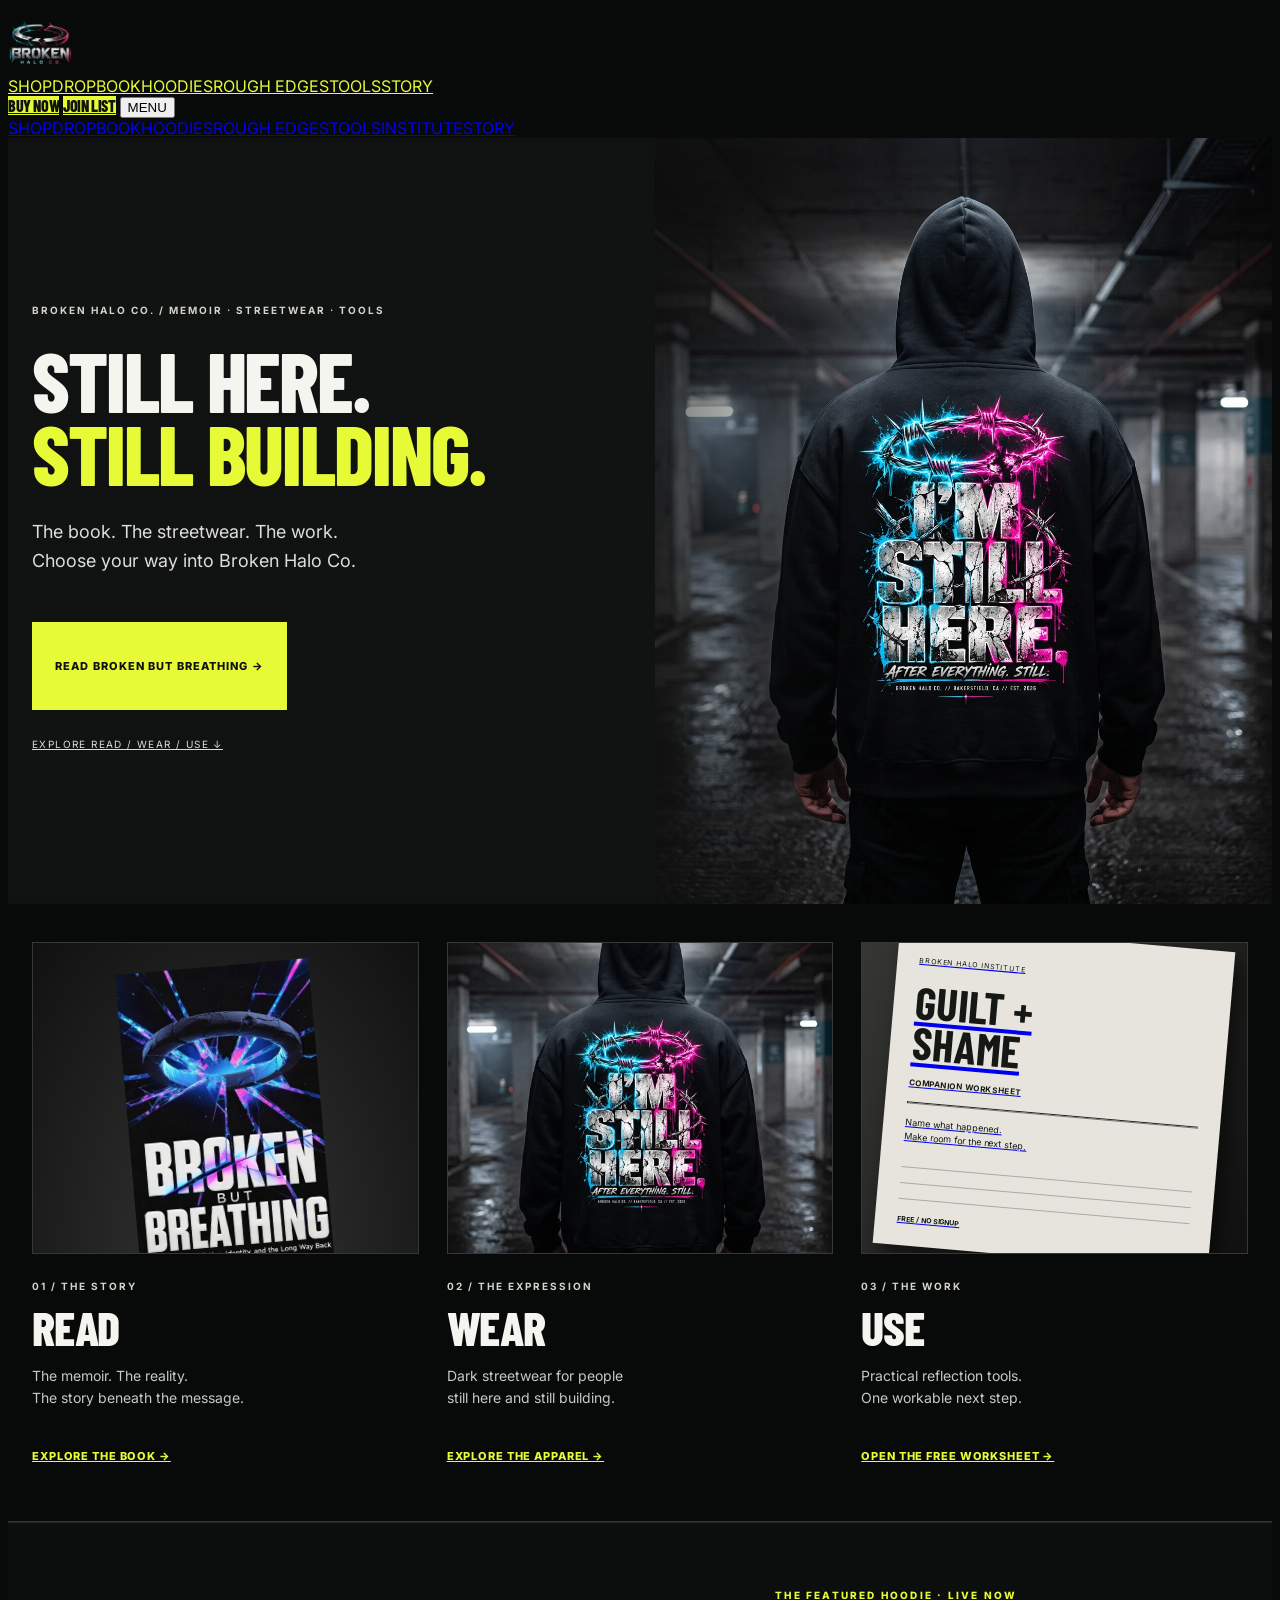
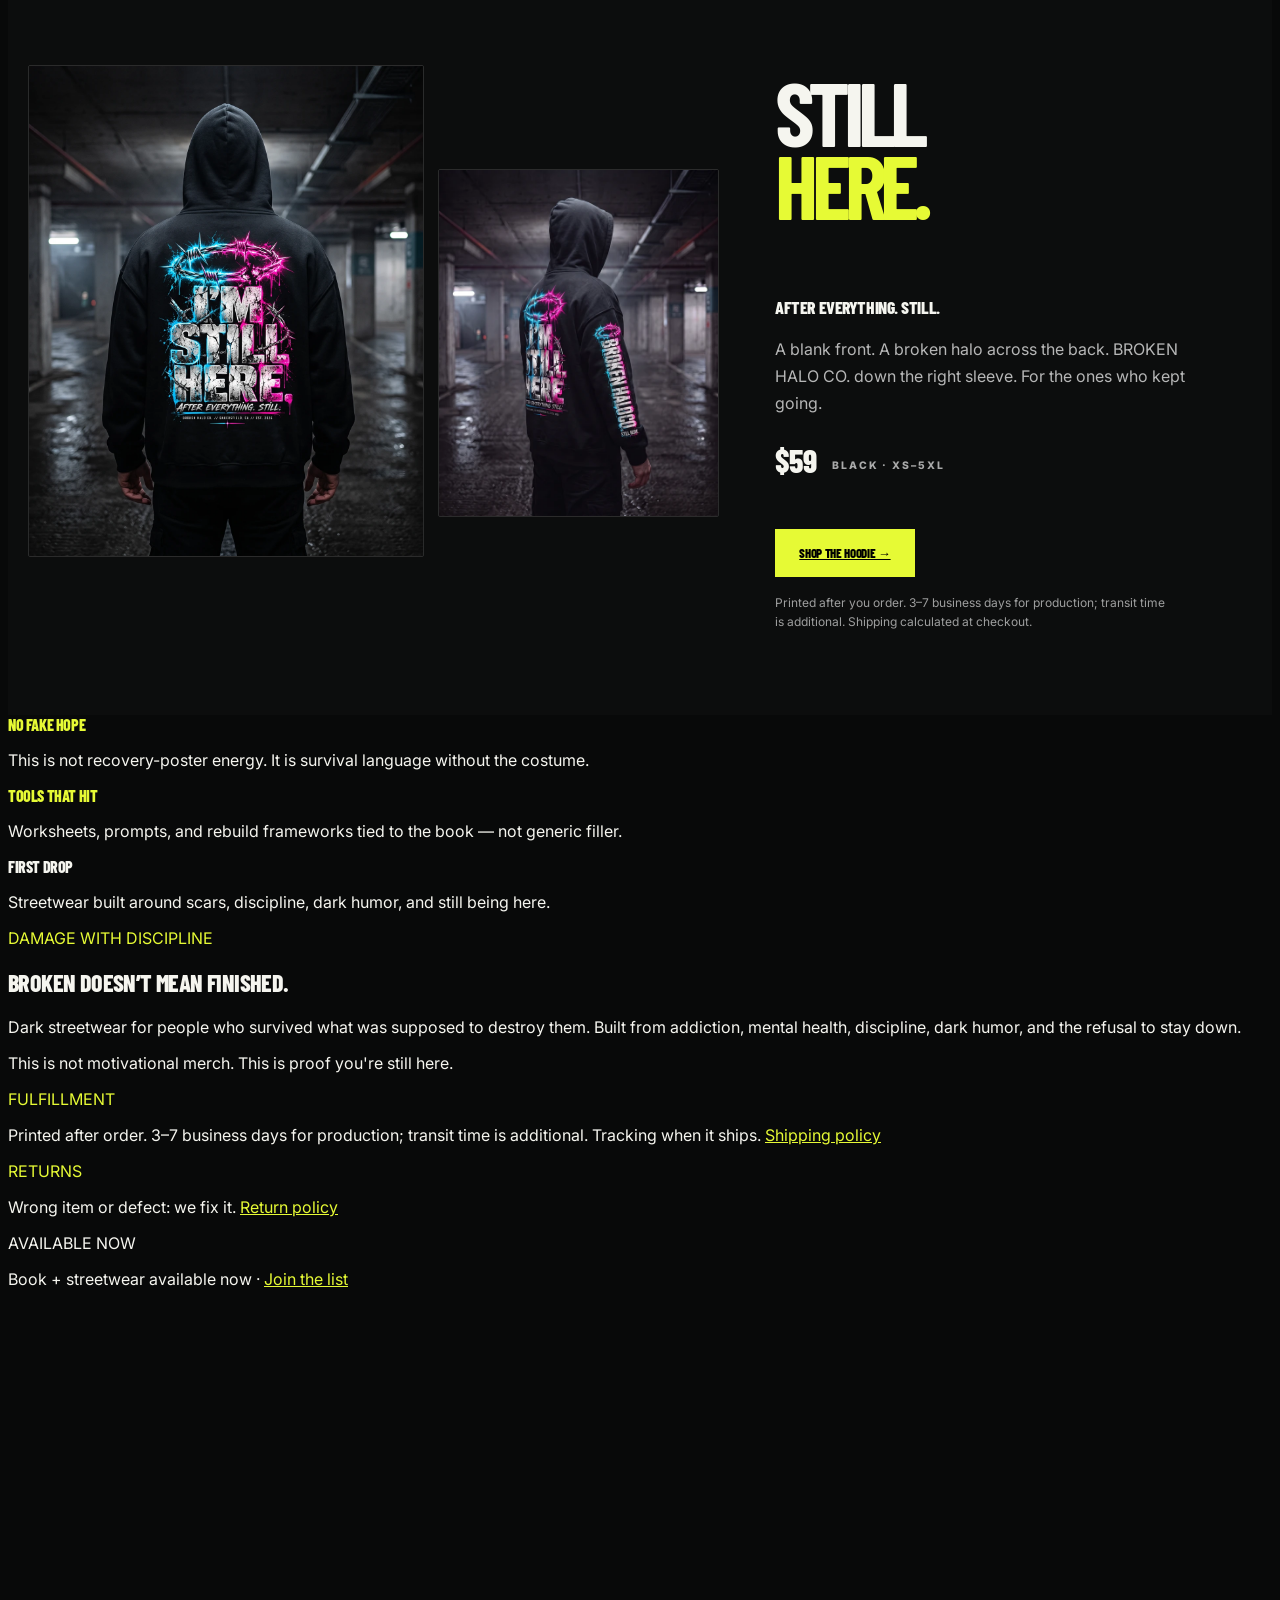
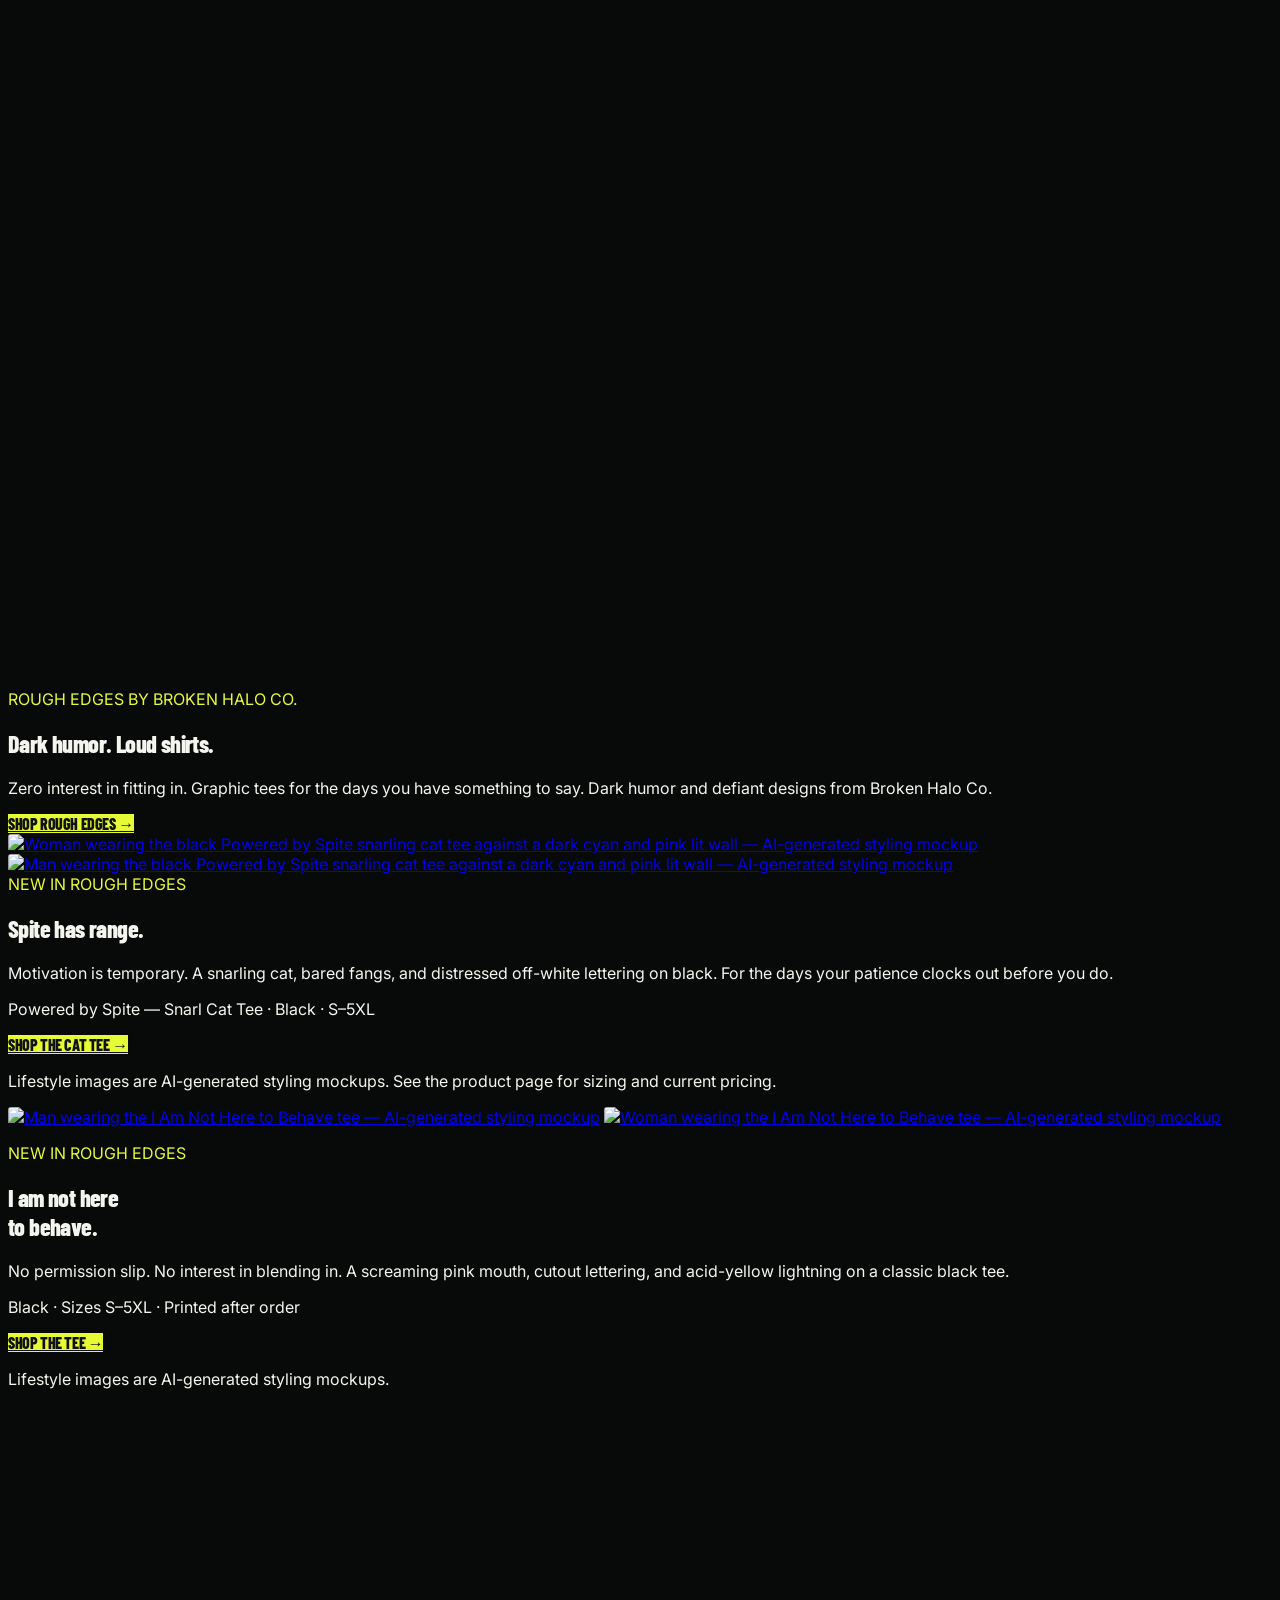
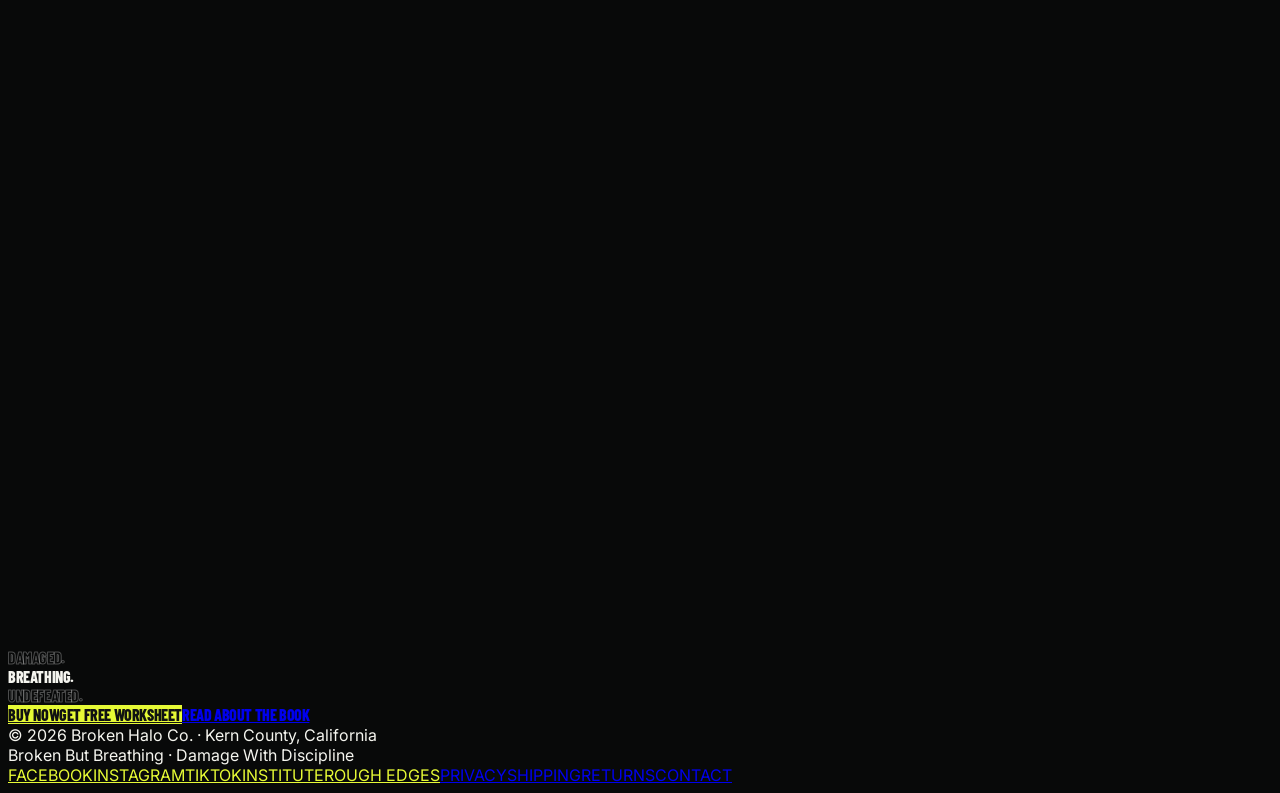
==== commit 350e3ac8: "Introduce editorial Read Wear Use homepage" ====
--- a/index.html
+++ b/index.html
@@ -93,7 +93,7 @@
 <meta property="og:image:type" content="image/png" />
 <meta property="og:image:alt" content="Broken Halo Co. — Broken But Breathing. I'm Still Here." />
   <link rel="preconnect" href="https://fonts.gstatic.com" crossorigin />
-  <link href="https://fonts.googleapis.com/css2?family=Inter:wght@400;500;600;700;800&family=Space+Grotesk:wght@500;600;700&display=swap" rel="stylesheet" />
+  <link href="https://fonts.googleapis.com/css2?family=Barlow+Condensed:wght@600;700;800;900&family=Inter:wght@400;500;600;700;800&family=Space+Grotesk:wght@500;600;700&display=swap" rel="stylesheet" />
   <script src="https://cdn.tailwindcss.com"></script>
   <style>
     :root{--cyan:#00f0ff;--pink:#ff2bbd;--bg:#09090b}
@@ -139,6 +139,7 @@
     @media(max-width:639px){main h2.font-display{font-size:clamp(1.8rem,9vw,3rem)}main h3.font-display{font-size:clamp(1.25rem,7vw,1.875rem)}.hoodie-copy h2.font-display{font-size:17vw}#toolsForm button{font-size:.65rem;letter-spacing:.12em;padding-left:.75rem;padding-right:.75rem}main a,main button{overflow-wrap:anywhere}}
     @media(prefers-reduced-motion:reduce){html{scroll-behavior:auto}.reveal{transition:none;transform:none}.card-hover{transition:none}}
   </style>
+  <link rel="stylesheet" href="editorial.css" />
 </head>
 <body class="grain bg-[#09090b] text-white selection:bg-[#ff2bbd] selection:text-black">
   <nav class="sticky top-0 z-40 border-b border-white/10 bg-[#09090b]/90 backdrop-blur-xl">
@@ -155,20 +156,30 @@
   </nav>
 
   <main id="top">
-    <section class="relative overflow-hidden px-5 pb-20 pt-14 sm:px-6 md:pb-28 md:pt-20">
-      <div class="absolute inset-x-0 top-0 -z-10 mx-auto h-72 max-w-5xl rounded-full bg-[#00f0ff]/10 blur-3xl"></div>
-      <div class="mx-auto grid max-w-7xl items-center gap-12 lg:grid-cols-[1.05fr_.95fr]">
-        <div class="text-center lg:text-left">
-          <div class="mb-5 inline-flex items-center gap-2 rounded-full border border-white/10 bg-white/[.03] px-4 py-1.5 text-[11px] font-semibold tracking-[.24em] text-white/60"><span class="h-1.5 w-1.5 rounded-full bg-[#ff2bbd]"></span>THE BOOK. THE STREETWEAR. STILL HERE.</div>
-          <h1 class="font-display text-[4.6rem] font-bold leading-[.82] tracking-[-.09em] sm:text-[6rem] md:text-[7.5rem]">BROKEN<br/>BUT<br/><span class="text-[#00f0ff] halo-glow">BREATHING</span></h1>
-          <p class="mx-auto mt-6 max-w-2xl text-xl leading-relaxed text-white/72 lg:mx-0">Start with <strong class="text-white">Broken But Breathing</strong>, a memoir by Eric Lee Sanders about identity, addiction, and what survives. Explore practical recovery tools and dark streetwear for people still here and still building.</p>
-          <div class="mt-7 flex flex-col items-center gap-4 lg:items-start"><a id="heroAmazonCta" href="https://www.amazon.com/dp/B0H9G1YHST" target="_blank" rel="noopener noreferrer" class="amazon-cta inline-flex justify-center bg-[#ff2bbd] px-8 py-4 font-display text-sm font-bold tracking-[.16em] text-black transition hover:bg-white">READ BROKEN BUT BREATHING</a><a href="downloads/guilt-and-shame-companion.html" target="_blank" rel="noopener noreferrer" class="text-sm font-semibold text-white/75 underline decoration-white/30 underline-offset-4 transition hover:text-[#00f0ff]">Get the free guilt + shame worksheet →</a></div>
-          <div class="mt-8 inline-flex items-center gap-3 rounded-full border border-[#00f0ff]/30 bg-[#00f0ff]/10 px-6 py-3"><span class="h-2 w-2 rounded-full bg-[#00f0ff] animate-pulse"></span><span class="font-display text-sm font-bold tracking-[.22em] text-[#00f0ff]">BOOK + FIRST DROP LIVE NOW</span></div><div class="mt-3 text-sm tracking-[.15em] text-white/50">SEVEN TEES + THE STILL HERE. HOODIE</div>
-        </div>
-        <div class="mx-auto w-full max-w-md lg:max-w-lg"><div class="relative rounded-[2rem] border border-white/10 bg-zinc-950/80 p-5 shadow-2xl"><div class="absolute -inset-px -z-10 rounded-[2rem] bg-gradient-to-br from-[#00f0ff]/30 via-transparent to-[#ff2bbd]/25 blur-xl"></div><div class="rounded-[1.5rem] border border-white/10 bg-black p-4" id="heroCoverWrap"><img id="heroCoverImage" src="book-cover-front.webp?v=20260723" alt="Broken But Breathing book cover by Eric Lee Sanders" class="w-full rounded-[1.2rem] border border-white/10 shadow-2xl"/><p id="heroBookPlaceholder" class="mt-4 text-center text-xs tracking-[.18em] text-white/35">PAPERBACK OUT NOW</p><a id="heroCoverCta" href="#" target="_blank" rel="noopener noreferrer" class="amazon-cta mt-4 hidden w-full justify-center rounded-xl border border-[#ff2bbd] px-4 py-3 font-display text-xs font-bold tracking-[.2em] text-[#ff2bbd] transition hover:bg-[#ff2bbd] hover:text-black inline-flex">BUY NOW</a></div></div></div>
-      </div>
-    </section>
-
+    <section class="editorial-hero" aria-labelledby="opening-title">
+      <div class="editorial-copy">
+        <p class="editorial-kicker">BROKEN HALO CO. / MEMOIR · STREETWEAR · TOOLS</p>
+        <h1 id="opening-title">STILL HERE.<br><span>STILL BUILDING.</span></h1>
+        <p>The book. The streetwear. The work.<br>Choose your way into Broken Halo Co.</p>
+        <a id="heroAmazonCta" class="amazon-cta editorial-button" href="https://www.amazon.com/dp/B0H9G1YHST" target="_blank" rel="noopener noreferrer">READ BROKEN BUT BREATHING →</a>
+        <a class="editorial-secondary" href="#choose-your-way">EXPLORE READ / WEAR / USE ↓</a>
+      </div>
+      <img class="editorial-photo" src="assets/still-here-hoodie-back-1200.webp" alt="Back view of the Still Here hoodie with its cyan, magenta and white artwork in a concrete parking structure — styling mockup" width="1200" height="1490" fetchpriority="high">
+    </section>
+    <section id="choose-your-way" class="route-grid" aria-label="Read, Wear, Use">
+      <article class="route-card">
+        <a class="route-visual route-book" href="#book" aria-label="Explore Broken But Breathing"><img src="book-cover-front.webp" alt="Broken But Breathing by Eric Lee Sanders" width="600" height="900" loading="lazy"></a>
+        <div class="route-copy"><span class="editorial-kicker">01 / THE STORY</span><h2>READ</h2><p>The memoir. The reality.<br>The story beneath the message.</p><a href="#book">EXPLORE THE BOOK →</a></div>
+      </article>
+      <article class="route-card">
+        <a class="route-visual" href="#hoodies" aria-label="Explore Broken Halo apparel"><img src="assets/still-here-hoodie-back-640.webp" alt="Still Here black hoodie with the current back artwork" width="640" height="795" loading="lazy"></a>
+        <div class="route-copy"><span class="editorial-kicker">02 / THE EXPRESSION</span><h2>WEAR</h2><p>Dark streetwear for people<br>still here and still building.</p><a href="#hoodies">EXPLORE THE APPAREL →</a></div>
+      </article>
+      <article class="route-card">
+        <a class="route-visual route-tool" href="downloads/guilt-and-shame-companion.html" aria-label="Open the free guilt and shame worksheet"><div class="worksheet-sheet"><span>BROKEN HALO INSTITUTE</span><strong>GUILT +<br>SHAME</strong><b>COMPANION WORKSHEET</b><hr><p>Name what happened.<br>Make room for the next step.</p><i></i><i></i><i></i><small>FREE / NO SIGNUP</small></div></a>
+        <div class="route-copy"><span class="editorial-kicker">03 / THE WORK</span><h2>USE</h2><p>Practical reflection tools.<br>One workable next step.</p><a href="downloads/guilt-and-shame-companion.html">OPEN THE FREE WORKSHEET →</a></div>
+      </article>
+    </section>
 
     <section id="hoodies" class="hoodie-feature" aria-labelledby="hoodie-title">
       <div class="hoodie-layout">
@@ -194,36 +205,6 @@
 
     <section class="border-y border-white/10 bg-black/30 px-5 py-10 sm:px-6"><div class="mx-auto grid max-w-7xl gap-4 text-center md:grid-cols-3"><div class="rounded-3xl border border-white/10 bg-white/[.03] p-6"><div class="font-display text-3xl font-bold tracking-[-.05em] text-[#00f0ff]">NO FAKE HOPE</div><p class="mt-2 text-sm leading-relaxed text-white/55">This is not recovery-poster energy. It is survival language without the costume.</p></div><div class="rounded-3xl border border-white/10 bg-white/[.03] p-6"><div class="font-display text-3xl font-bold tracking-[-.05em] text-[#ff2bbd]">TOOLS THAT HIT</div><p class="mt-2 text-sm leading-relaxed text-white/55">Worksheets, prompts, and rebuild frameworks tied to the book — not generic filler.</p></div><div class="rounded-3xl border border-white/10 bg-white/[.03] p-6"><div class="font-display text-3xl font-bold tracking-[-.05em] text-white">FIRST DROP</div><p class="mt-2 text-sm leading-relaxed text-white/55">Streetwear built around scars, discipline, dark humor, and still being here.</p></div></div></section>
 
-    <section class="px-5 py-16 sm:px-6 md:py-20" aria-labelledby="ecosystem-title">
-      <div class="mx-auto max-w-7xl">
-        <div class="mx-auto max-w-3xl text-center">
-          <div class="mb-3 text-xs font-bold tracking-[.3em] text-[#00f0ff]">ONE STORY. THREE WAYS INTO IT.</div>
-          <h2 id="ecosystem-title" class="font-display text-4xl font-bold leading-[.95] tracking-[-.07em] sm:text-5xl">READ IT. WEAR IT. USE IT.</h2>
-          <p class="mx-auto mt-5 max-w-2xl text-base leading-relaxed text-white/62 sm:text-lg">Eric Lee Sanders is the voice. <strong class="text-white">Broken But Breathing</strong> is the story. Broken Halo Co. carries the message into public life. Broken Halo Institute carries the work into education and practice.</p>
-        </div>
-        <div class="mt-10 grid gap-5 md:grid-cols-3">
-          <article class="rounded-3xl border border-white/10 bg-white/[.03] p-7">
-            <div class="text-[10px] font-bold tracking-[.28em] text-[#ff2bbd]">READ IT</div>
-            <h3 class="mt-3 font-display text-3xl font-bold tracking-[-.05em]">THE STORY</h3>
-            <p class="mt-3 text-sm leading-relaxed text-white/60"><strong class="text-white">Broken But Breathing</strong> is the raw memoir underneath the work—addiction, identity, relapse, shame, and rebuilding without the polished redemption arc.</p>
-            <a href="#book" class="mt-6 inline-flex text-xs font-bold tracking-[.2em] text-[#ff2bbd]">READ ABOUT THE BOOK →</a>
-          </article>
-          <article class="rounded-3xl border border-white/10 bg-white/[.03] p-7">
-            <div class="text-[10px] font-bold tracking-[.28em] text-white/60">WEAR IT</div>
-            <h3 class="mt-3 font-display text-3xl font-bold tracking-[-.05em]">THE PROOF</h3>
-            <p class="mt-3 text-sm leading-relaxed text-white/60">Broken Halo Co. turns survival language into dark streetwear for people who do not need their damage turned into a cute slogan.</p>
-            <a href="https://shop.thebrokenhaloco.com/" class="mt-6 inline-flex text-xs font-bold tracking-[.2em] text-white">OPEN THE SHOP →</a>
-          </article>
-          <article class="rounded-3xl border border-[#00f0ff]/30 bg-[#00f0ff]/[.04] p-7">
-            <div class="text-[10px] font-bold tracking-[.28em] text-[#00f0ff]">USE IT</div>
-            <h3 class="mt-3 font-display text-3xl font-bold tracking-[-.05em]">THE WORK</h3>
-            <p class="mt-3 text-sm leading-relaxed text-white/60">Broken Halo Institute develops identity-centered educational tools for people, counselors, programs, and organizations doing real recovery work.</p>
-            <a href="https://brokenhaloco.org/" class="mt-6 inline-flex text-xs font-bold tracking-[.2em] text-[#00f0ff]">VISIT THE INSTITUTE →</a>
-          </article>
-        </div>
-      </div>
-    </section>
-
     <section class="px-5 py-12 sm:px-6" aria-label="Brand statement">
       <div class="mx-auto max-w-4xl text-center">
         <div class="mb-3 text-[11px] font-bold tracking-[.3em] text-[#ff2bbd]">DAMAGE WITH DISCIPLINE</div>
@@ -307,8 +288,8 @@
         <div>
           <div class="mb-3 text-xs font-bold tracking-[.3em] text-[#00f0ff]">FREE COMPANION WORKSHEET</div>
           <h2 class="font-display text-5xl font-bold leading-[.92] tracking-[-.07em] sm:text-6xl">Get the guilt + shame worksheet.</h2>
-          <p class="mt-5 max-w-xl text-lg leading-relaxed text-white/68">Drop your email and get the Broken Halo Guilt + Shame Companion Worksheet immediately. It includes the companion thought prompt, repair vs. punishment work, and evidence-this-week action steps.</p>
-          <div class="mt-6 rounded-2xl border border-white/10 bg-white/[.03] p-5 text-sm leading-relaxed text-white/58"><strong class="text-white">How it works:</strong> your email goes to the Broken Halo list, then the worksheet download appears on the page and should start automatically. No spam. No motivational glitter bomb.</div>
+          <p class="mt-5 max-w-xl text-lg leading-relaxed text-white/68">Open the free Broken Halo Guilt + Shame Companion Worksheet. It includes the companion thought prompt, repair vs. punishment work, and evidence-this-week action steps. No signup required.</p>
+          <div class="mt-6 rounded-2xl border border-white/10 bg-white/[.03] p-5 text-sm leading-relaxed text-white/58"><a class="editorial-button" href="downloads/guilt-and-shame-companion.html">OPEN THE FREE WORKSHEET →</a><p class="mt-3">Want to join the Broken Halo email list too? Use the optional signup form.</p></div>
           <div class="mt-6 border-t border-white/10 pt-6"><p class="text-sm leading-relaxed text-white/68">Want more reflection tools? The Broken Halo Companion Workbook covers reframing thoughts, warning signs, triggers, and a spiral interruption plan.</p><a href="https://broken-halo-workbook.notion.site/Broken-Halo-Companion-Workbook-e578820ce6f544c0a92ecffe317897ed" target="_blank" rel="noopener noreferrer" class="mt-4 inline-flex justify-center border border-[#00f0ff] px-5 py-3 font-display text-xs font-bold tracking-[.16em] text-[#00f0ff] transition hover:bg-[#00f0ff] hover:text-black">OPEN COMPANION WORKBOOK ↗</a><p class="mt-2 text-xs text-white/45">Opens in Notion. The guilt + shame worksheet is still available separately.</p></div>
         </div>
         <form id="toolsForm" action="https://formspree.io/f/xrewzzen" method="POST" class="relative rounded-[1.7rem] border border-white/10 bg-zinc-950/80 p-6 shadow-2xl">
@@ -321,7 +302,7 @@
           <input type="hidden" name="_subject" value="New Broken Halo Co. signup"/>
           <input type="hidden" name="source" value="thebrokenhaloco.com landing page"/>
           <input type="hidden" name="lead_magnet" value="Guilt + Shame Companion Worksheet"/>
-          <button type="submit" class="mt-5 w-full rounded-2xl bg-white px-5 py-4 font-display text-sm font-bold tracking-[.22em] text-black transition hover:bg-[#00f0ff]">GET FREE WORKSHEET</button>
+          <button type="submit" class="mt-5 w-full rounded-2xl bg-white px-5 py-4 font-display text-sm font-bold tracking-[.22em] text-black transition hover:bg-[#00f0ff]">JOIN THE LIST + OPEN WORKSHEET</button>
           <p class="mt-4 text-center text-[11px] leading-relaxed text-white/38">Built for people rebuilding. <a href="/privacy.html" class="text-white/55 underline decoration-white/20 underline-offset-2 hover:text-[#00f0ff]">Privacy policy</a> · <a href="mailto:support@thebrokenhaloco.com?subject=Unsubscribe%20Broken%20Halo%20Co.%20list" class="text-white/55 underline decoration-white/20 underline-offset-2 hover:text-[#00f0ff]">Unsubscribe anytime</a>. · <a href="downloads/guilt-and-shame-companion.html" target="_blank" rel="noopener" class="text-white/55 underline decoration-white/20 underline-offset-2 hover:text-[#00f0ff]">Open worksheet without signing up</a></p>
           <div id="formMessage" class="mt-4 hidden rounded-2xl border px-4 py-3 text-center text-sm"></div>
           <div id="downloadBox" class="mt-4 hidden rounded-2xl border border-[#00f0ff]/35 bg-[#00f0ff]/10 p-4 text-center">
--- a/editorial.css
+++ b/editorial.css
@@ -0,0 +1,41 @@
+:root{--accent:#e6fa35;--cyan:#e6fa35;--pink:#e6fa35;--bg:#080909}
+body{background:#080909;color:#f5f5ef}
+.font-display,.editorial-hero h1,.route-copy h2{font-family:'Barlow Condensed','Arial Narrow',sans-serif;font-weight:800;letter-spacing:-.025em}
+.halo-glow,.pink-glow{filter:none}
+.grain:before{opacity:.065}
+.editorial-hero{position:relative;isolation:isolate;max-width:1440px;margin:auto;min-height:680px;display:grid;grid-template-columns:1.05fr 1fr;overflow:hidden;background:#101111}
+.editorial-copy{position:relative;z-index:2;padding:90px 24px 80px max(24px,calc((100vw - 1280px)/2));align-self:center}
+.editorial-kicker{font-family:Inter,sans-serif;font-size:10px;font-weight:700;letter-spacing:.2em;color:#d2d4c9}
+#top .editorial-hero h1{font-size:clamp(58px,7.5vw,110px);line-height:.88;margin:28px 0;letter-spacing:-.025em}
+.editorial-hero h1 span{color:var(--accent)}
+.editorial-copy>p:not(.editorial-kicker){font-size:18px;line-height:1.6;color:#ddd;max-width:440px}
+.editorial-photo{height:100%;width:100%;object-fit:cover;object-position:50% 37%;min-height:680px}
+.editorial-hero:after{content:'';position:absolute;inset:0;z-index:1;background:linear-gradient(90deg,#101111 38%,transparent 68%);pointer-events:none}
+.editorial-button{display:inline-flex;align-items:center;justify-content:center;min-height:54px;padding:17px 23px;background:var(--accent);color:#101111;font-size:11px;font-weight:800;letter-spacing:.1em;margin-top:28px;text-decoration:none}
+.editorial-button:hover{background:#fff}
+.editorial-secondary{display:block;width:fit-content;margin-top:20px;font-size:10px;letter-spacing:.14em;color:#ddd;padding:8px 0}
+.route-grid{max-width:1280px;margin:0 auto;display:grid;grid-template-columns:repeat(3,minmax(0,1fr));gap:28px;padding:38px 24px 50px;border-bottom:1px solid #333;scroll-margin-top:90px}
+.route-visual{height:310px;display:flex;overflow:hidden;background:#171818;border:1px solid #363737}
+.route-visual img{width:100%;height:100%;object-fit:cover;transition:transform .3s}
+.route-visual:hover img{transform:scale(1.025)}
+.route-book{justify-content:center;background:radial-gradient(ellipse at bottom,#343535,#111)}
+.route-book img{object-fit:contain;padding:23px;width:auto;max-width:100%;transform:rotate(-5deg)}
+.route-book:hover img{transform:rotate(-3deg) scale(1.025)}
+.route-copy{padding-top:20px}.route-copy h2{font-size:48px;line-height:1;margin:9px 0 12px}
+.route-copy p{font-size:14px;line-height:1.6;color:#c7c9c4;min-height:45px}
+.route-copy>a{display:inline-block;color:var(--accent);font-size:11px;font-weight:800;letter-spacing:.08em;margin-top:17px;padding:8px 0}
+.route-tool{align-items:center;justify-content:center;background:linear-gradient(125deg,#363733,#111)}
+.worksheet-sheet{transform:rotate(5deg);background:#e6e4dc;color:#161816;width:76%;padding:22px;box-shadow:8px 12px 20px #0008}
+.worksheet-sheet>span{font-size:7px;letter-spacing:.12em}.worksheet-sheet strong{display:block;font-family:'Barlow Condensed',sans-serif;font-size:45px;line-height:.9;margin:14px 0 8px}
+.worksheet-sheet b{font-size:8px;letter-spacing:.07em}.worksheet-sheet hr{border-color:#777;margin:12px 0}.worksheet-sheet p{font-size:9px;line-height:1.5}.worksheet-sheet i{display:block;height:15px;border-bottom:1px solid #aaa}.worksheet-sheet small{display:block;font-size:7px;margin-top:15px;font-weight:700}
+.hoodie-feature{background:#0c0d0d}.hoodie-copy h2 span,.hoodie-eyebrow{color:var(--accent)}.hoodie-shop{background:var(--accent)}
+main .rounded-3xl,main .rounded-2xl,main .rounded-\[1\.7rem\],main .rounded-\[1\.25rem\]{border-radius:3px}
+.hoodie-photos a{border-radius:2px}
+body [class*='text-[#00f0ff]'],body [class*='text-[#ff2bbd]']{color:var(--accent)}
+body [class*='bg-[#ff2bbd]']:not([class*='/']),body [class*='bg-[#00f0ff]']:not([class*='/']){background-color:var(--accent)}
+body a[class*='bg-[#ff2bbd]']:not([class*='/']),body a[class*='bg-[#00f0ff]']:not([class*='/']){color:#101111}
+body [class*='border-[#00f0ff]'],body [class*='border-[#ff2bbd]']{border-color:#e6fa3566}
+a:focus-visible,button:focus-visible{outline:3px solid var(--accent);outline-offset:5px}
+@media(max-width:850px){.editorial-hero{min-height:600px;grid-template-columns:1fr}.editorial-photo{position:absolute;inset:0;min-height:0;height:100%;object-position:64% 35%;opacity:.62}.editorial-hero:after{background:linear-gradient(90deg,#080909ed, #08090955),linear-gradient(0deg,#080909,transparent 55%)}.editorial-copy{padding:70px 24px;max-width:600px}.route-grid{gap:18px}.route-visual{height:240px}.worksheet-sheet{padding:12px}.worksheet-sheet strong{font-size:35px}}
+@media(max-width:600px){#top .editorial-hero h1{font-size:clamp(52px,13vw,78px)}.editorial-hero{min-height:570px}.editorial-kicker{font-size:8px;letter-spacing:.12em}.editorial-copy>p:not(.editorial-kicker){font-size:16px}.editorial-button{font-size:10px;max-width:100%}.route-grid{grid-template-columns:1fr;gap:28px;padding:28px 20px}.route-card{display:grid;grid-template-columns:42% 1fr;gap:20px;align-items:center}.route-visual{height:220px}.route-copy{padding:0}.route-copy h2{font-size:40px}.route-copy p{font-size:12px}.route-copy>a{font-size:9px;line-height:1.7}.worksheet-sheet{width:87%;padding:9px}.worksheet-sheet strong{font-size:28px}.worksheet-sheet>span{font-size:5px}.worksheet-sheet b{font-size:6px}.worksheet-sheet p{font-size:7px}.worksheet-sheet i{height:12px}}
+@media(prefers-reduced-motion:reduce){.route-visual img{transition:none}}
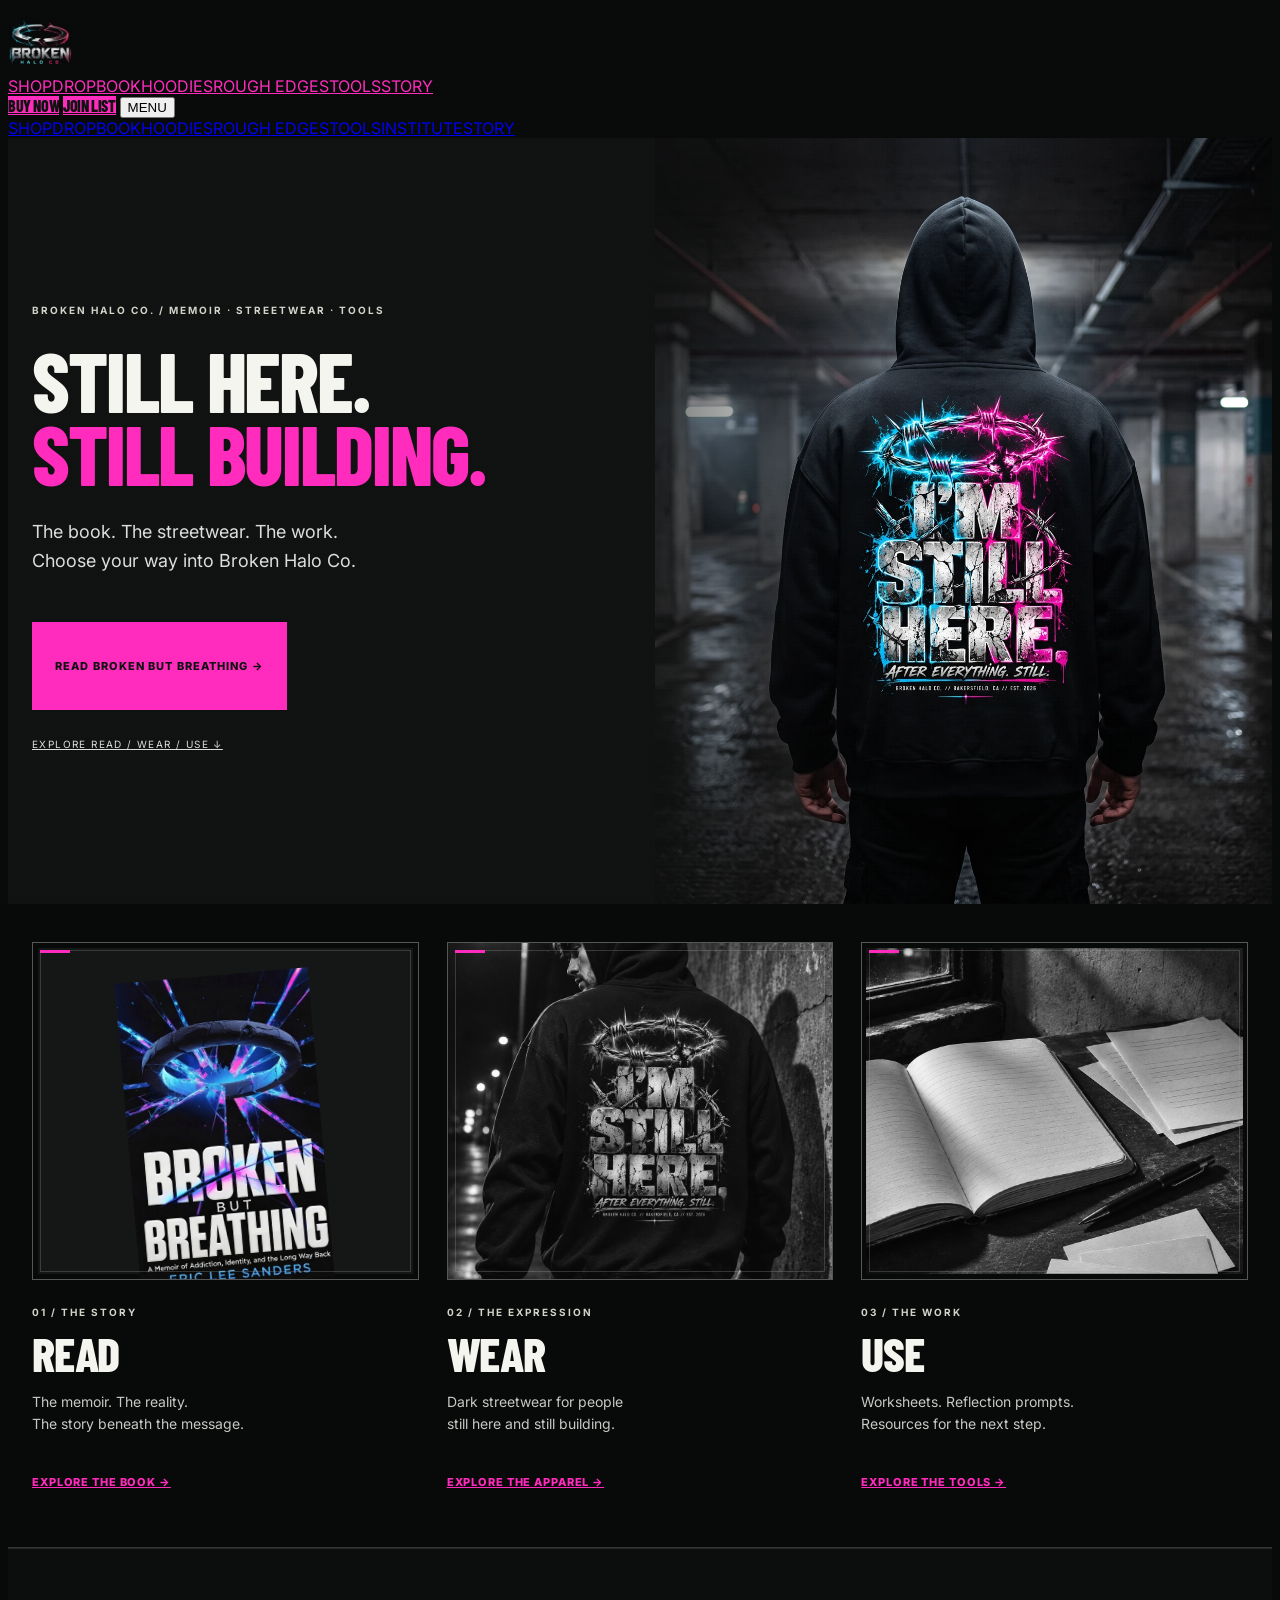
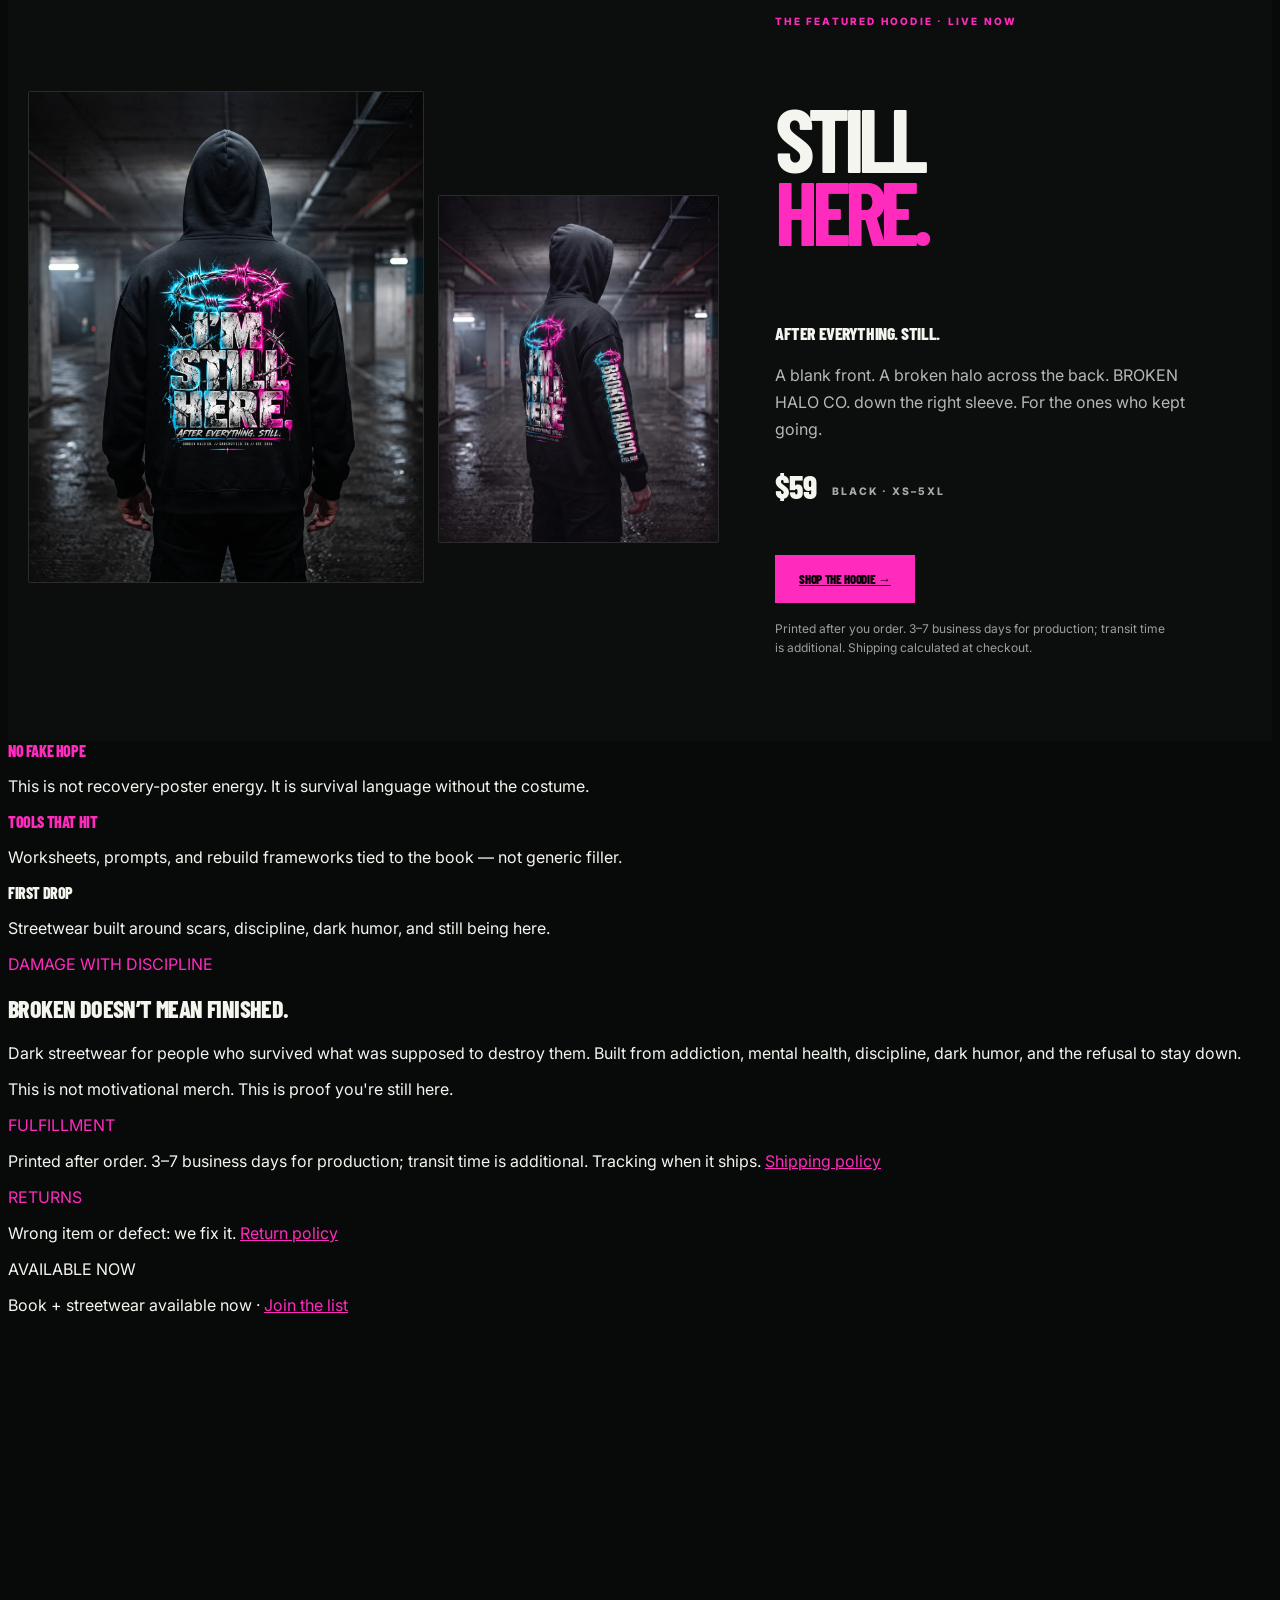
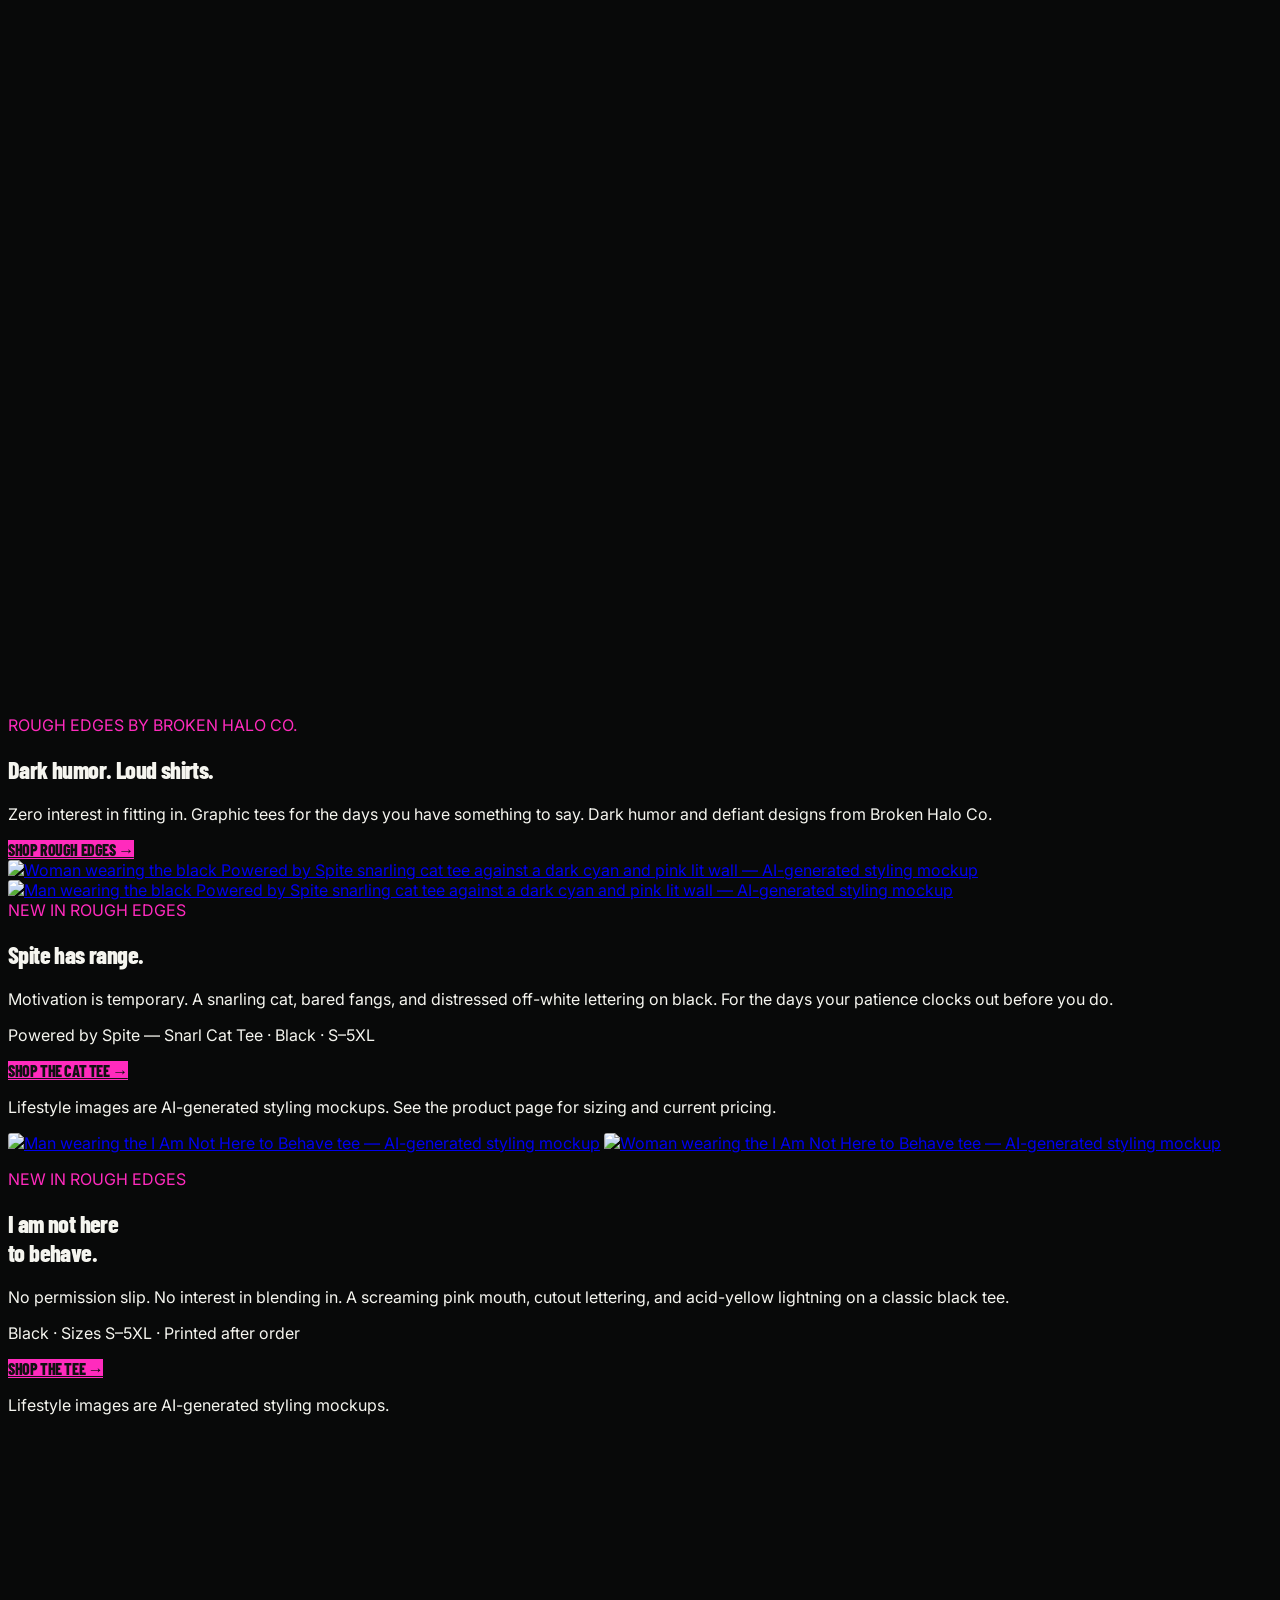
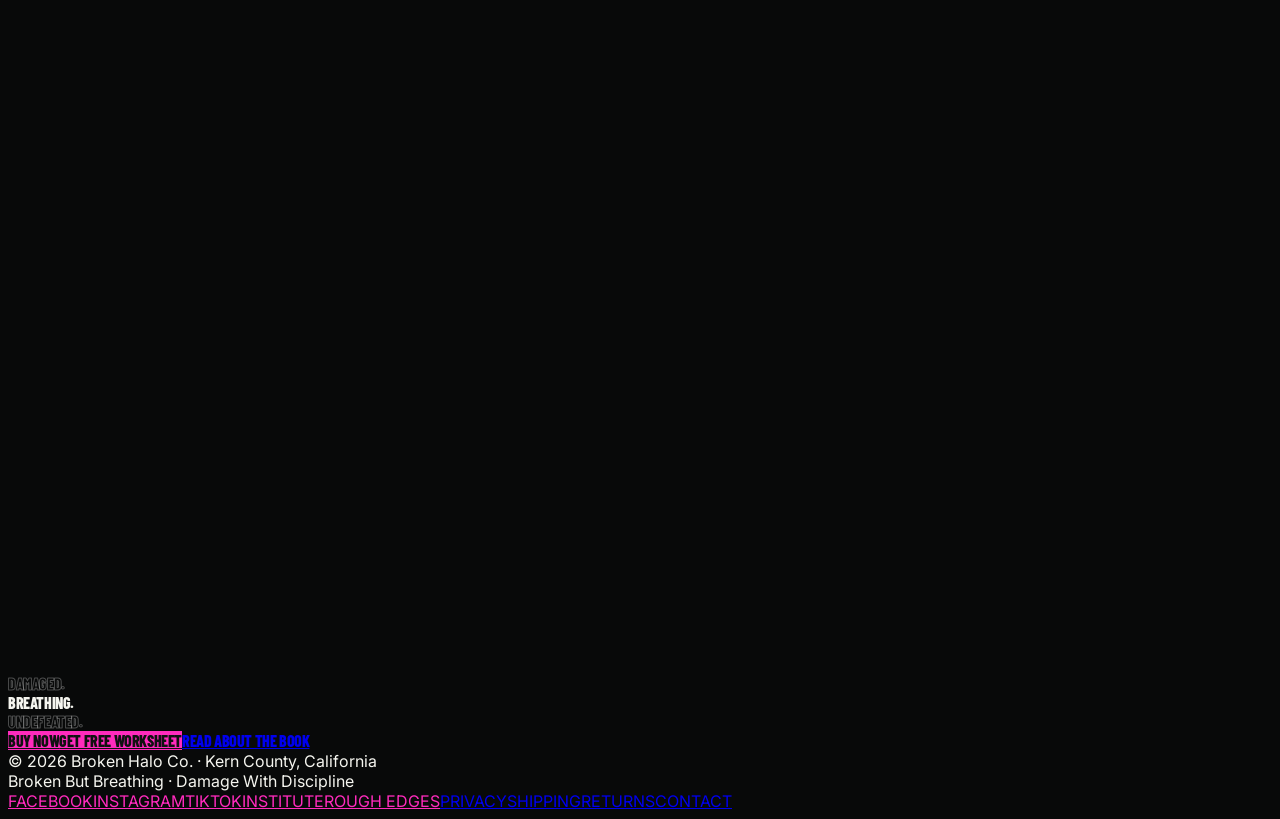
==== commit 173f3cb7: "Refresh route photography and broaden tools entry" ====
--- a/index.html
+++ b/index.html
@@ -168,16 +168,16 @@
     </section>
     <section id="choose-your-way" class="route-grid" aria-label="Read, Wear, Use">
       <article class="route-card">
-        <a class="route-visual route-book" href="#book" aria-label="Explore Broken But Breathing"><img src="book-cover-front.webp" alt="Broken But Breathing by Eric Lee Sanders" width="600" height="900" loading="lazy"></a>
+        <a class="route-visual route-book photo-frame" href="#book" aria-label="Explore Broken But Breathing"><img src="book-cover-front.webp" alt="Broken But Breathing by Eric Lee Sanders" width="600" height="900" loading="lazy"></a>
         <div class="route-copy"><span class="editorial-kicker">01 / THE STORY</span><h2>READ</h2><p>The memoir. The reality.<br>The story beneath the message.</p><a href="#book">EXPLORE THE BOOK →</a></div>
       </article>
       <article class="route-card">
-        <a class="route-visual" href="#hoodies" aria-label="Explore Broken Halo apparel"><img src="assets/still-here-hoodie-back-640.webp" alt="Still Here black hoodie with the current back artwork" width="640" height="795" loading="lazy"></a>
+        <a class="route-visual route-wear photo-frame" href="#hoodies" aria-label="Explore Broken Halo apparel"><img src="assets/still-here-night.png" alt="Monochrome night styling of the current Still Here hoodie; see product for artwork colors" width="1122" height="1402" loading="lazy"></a>
         <div class="route-copy"><span class="editorial-kicker">02 / THE EXPRESSION</span><h2>WEAR</h2><p>Dark streetwear for people<br>still here and still building.</p><a href="#hoodies">EXPLORE THE APPAREL →</a></div>
       </article>
       <article class="route-card">
-        <a class="route-visual route-tool" href="downloads/guilt-and-shame-companion.html" aria-label="Open the free guilt and shame worksheet"><div class="worksheet-sheet"><span>BROKEN HALO INSTITUTE</span><strong>GUILT +<br>SHAME</strong><b>COMPANION WORKSHEET</b><hr><p>Name what happened.<br>Make room for the next step.</p><i></i><i></i><i></i><small>FREE / NO SIGNUP</small></div></a>
-        <div class="route-copy"><span class="editorial-kicker">03 / THE WORK</span><h2>USE</h2><p>Practical reflection tools.<br>One workable next step.</p><a href="downloads/guilt-and-shame-companion.html">OPEN THE FREE WORKSHEET →</a></div>
+        <a class="route-visual route-tool photo-frame" href="#tools" aria-label="Explore worksheets and workbook resources"><img src="assets/tools-night.png" alt="Open notebook, reflection sheets and cards beside a night-lit concrete wall" width="1122" height="1402" loading="lazy"></a>
+        <div class="route-copy"><span class="editorial-kicker">03 / THE WORK</span><h2>USE</h2><p>Worksheets. Reflection prompts.<br>Resources for the next step.</p><a href="#tools">EXPLORE THE TOOLS →</a></div>
       </article>
     </section>
 
@@ -286,8 +286,8 @@
     <section id="tools" class="reveal px-5 py-20 sm:px-6 md:py-28">
       <div class="mx-auto grid max-w-6xl gap-10 lg:grid-cols-[1fr_.9fr] lg:items-center">
         <div>
-          <div class="mb-3 text-xs font-bold tracking-[.3em] text-[#00f0ff]">FREE COMPANION WORKSHEET</div>
-          <h2 class="font-display text-5xl font-bold leading-[.92] tracking-[-.07em] sm:text-6xl">Get the guilt + shame worksheet.</h2>
+          <div class="mb-3 text-xs font-bold tracking-[.3em] text-[#00f0ff]">WORKSHEETS + WORKBOOK RESOURCES</div>
+          <h2 class="font-display text-5xl font-bold leading-[.92] tracking-[-.07em] sm:text-6xl">Tools for the next step.</h2>
           <p class="mt-5 max-w-xl text-lg leading-relaxed text-white/68">Open the free Broken Halo Guilt + Shame Companion Worksheet. It includes the companion thought prompt, repair vs. punishment work, and evidence-this-week action steps. No signup required.</p>
           <div class="mt-6 rounded-2xl border border-white/10 bg-white/[.03] p-5 text-sm leading-relaxed text-white/58"><a class="editorial-button" href="downloads/guilt-and-shame-companion.html">OPEN THE FREE WORKSHEET →</a><p class="mt-3">Want to join the Broken Halo email list too? Use the optional signup form.</p></div>
           <div class="mt-6 border-t border-white/10 pt-6"><p class="text-sm leading-relaxed text-white/68">Want more reflection tools? The Broken Halo Companion Workbook covers reframing thoughts, warning signs, triggers, and a spiral interruption plan.</p><a href="https://broken-halo-workbook.notion.site/Broken-Halo-Companion-Workbook-e578820ce6f544c0a92ecffe317897ed" target="_blank" rel="noopener noreferrer" class="mt-4 inline-flex justify-center border border-[#00f0ff] px-5 py-3 font-display text-xs font-bold tracking-[.16em] text-[#00f0ff] transition hover:bg-[#00f0ff] hover:text-black">OPEN COMPANION WORKBOOK ↗</a><p class="mt-2 text-xs text-white/45">Opens in Notion. The guilt + shame worksheet is still available separately.</p></div>
--- a/editorial.css
+++ b/editorial.css
@@ -1,4 +1,4 @@
-:root{--accent:#e6fa35;--cyan:#e6fa35;--pink:#e6fa35;--bg:#080909}
+:root{--accent:#ff2bbd;--cyan:#ff2bbd;--pink:#ff2bbd;--bg:#080909}
 body{background:#080909;color:#f5f5ef}
 .font-display,.editorial-hero h1,.route-copy h2{font-family:'Barlow Condensed','Arial Narrow',sans-serif;font-weight:800;letter-spacing:-.025em}
 .halo-glow,.pink-glow{filter:none}
@@ -34,8 +34,17 @@
 body [class*='text-[#00f0ff]'],body [class*='text-[#ff2bbd]']{color:var(--accent)}
 body [class*='bg-[#ff2bbd]']:not([class*='/']),body [class*='bg-[#00f0ff]']:not([class*='/']){background-color:var(--accent)}
 body a[class*='bg-[#ff2bbd]']:not([class*='/']),body a[class*='bg-[#00f0ff]']:not([class*='/']){color:#101111}
-body [class*='border-[#00f0ff]'],body [class*='border-[#ff2bbd]']{border-color:#e6fa3566}
+body [class*='border-[#00f0ff]'],body [class*='border-[#ff2bbd]']{border-color:#ff2bbd66}
 a:focus-visible,button:focus-visible{outline:3px solid var(--accent);outline-offset:5px}
 @media(max-width:850px){.editorial-hero{min-height:600px;grid-template-columns:1fr}.editorial-photo{position:absolute;inset:0;min-height:0;height:100%;object-position:64% 35%;opacity:.62}.editorial-hero:after{background:linear-gradient(90deg,#080909ed, #08090955),linear-gradient(0deg,#080909,transparent 55%)}.editorial-copy{padding:70px 24px;max-width:600px}.route-grid{gap:18px}.route-visual{height:240px}.worksheet-sheet{padding:12px}.worksheet-sheet strong{font-size:35px}}
 @media(max-width:600px){#top .editorial-hero h1{font-size:clamp(52px,13vw,78px)}.editorial-hero{min-height:570px}.editorial-kicker{font-size:8px;letter-spacing:.12em}.editorial-copy>p:not(.editorial-kicker){font-size:16px}.editorial-button{font-size:10px;max-width:100%}.route-grid{grid-template-columns:1fr;gap:28px;padding:28px 20px}.route-card{display:grid;grid-template-columns:42% 1fr;gap:20px;align-items:center}.route-visual{height:220px}.route-copy{padding:0}.route-copy h2{font-size:40px}.route-copy p{font-size:12px}.route-copy>a{font-size:9px;line-height:1.7}.worksheet-sheet{width:87%;padding:9px}.worksheet-sheet strong{font-size:28px}.worksheet-sheet>span{font-size:5px}.worksheet-sheet b{font-size:6px}.worksheet-sheet p{font-size:7px}.worksheet-sheet i{height:12px}}
 @media(prefers-reduced-motion:reduce){.route-visual img{transition:none}}
+
+/* Photographic route frames / night editorial refresh. */
+.photo-frame{position:relative;isolation:isolate;padding:13px;border:1px solid #565656;background:#151616;box-shadow:inset 0 0 0 5px #080909}
+.photo-frame:after{content:'';position:absolute;inset:7px;border:1px solid #a6a6a644;pointer-events:none;z-index:2}
+.photo-frame:before{content:'';position:absolute;top:7px;left:7px;width:30px;height:3px;background:#ff2bbd;z-index:3}
+.route-wear img{transform:scale(1.18);object-position:50% 48%;filter:grayscale(1)}
+.route-tool img{transform:scale(1.05);object-fit:cover}
+.route-book.photo-frame img{padding:19px 20px 32px}
+@media(max-width:600px){.photo-frame{padding:10px}}
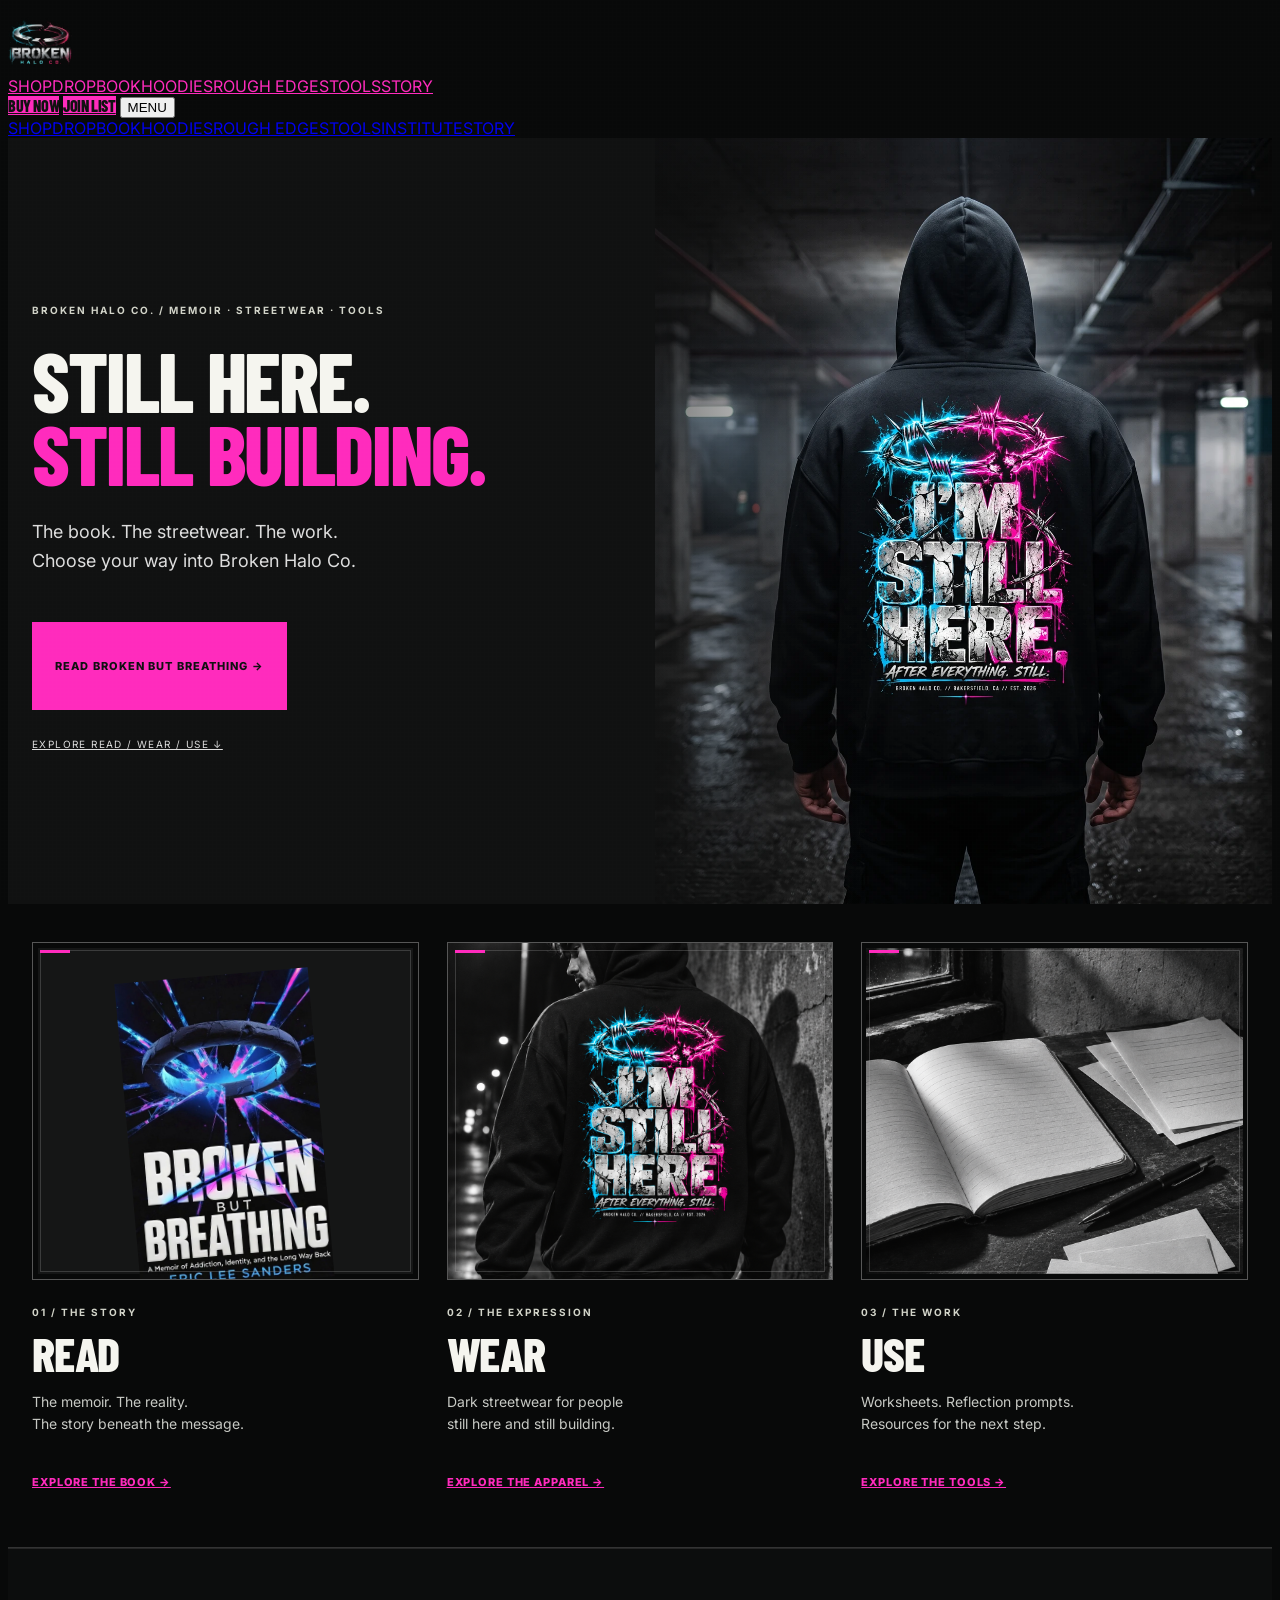
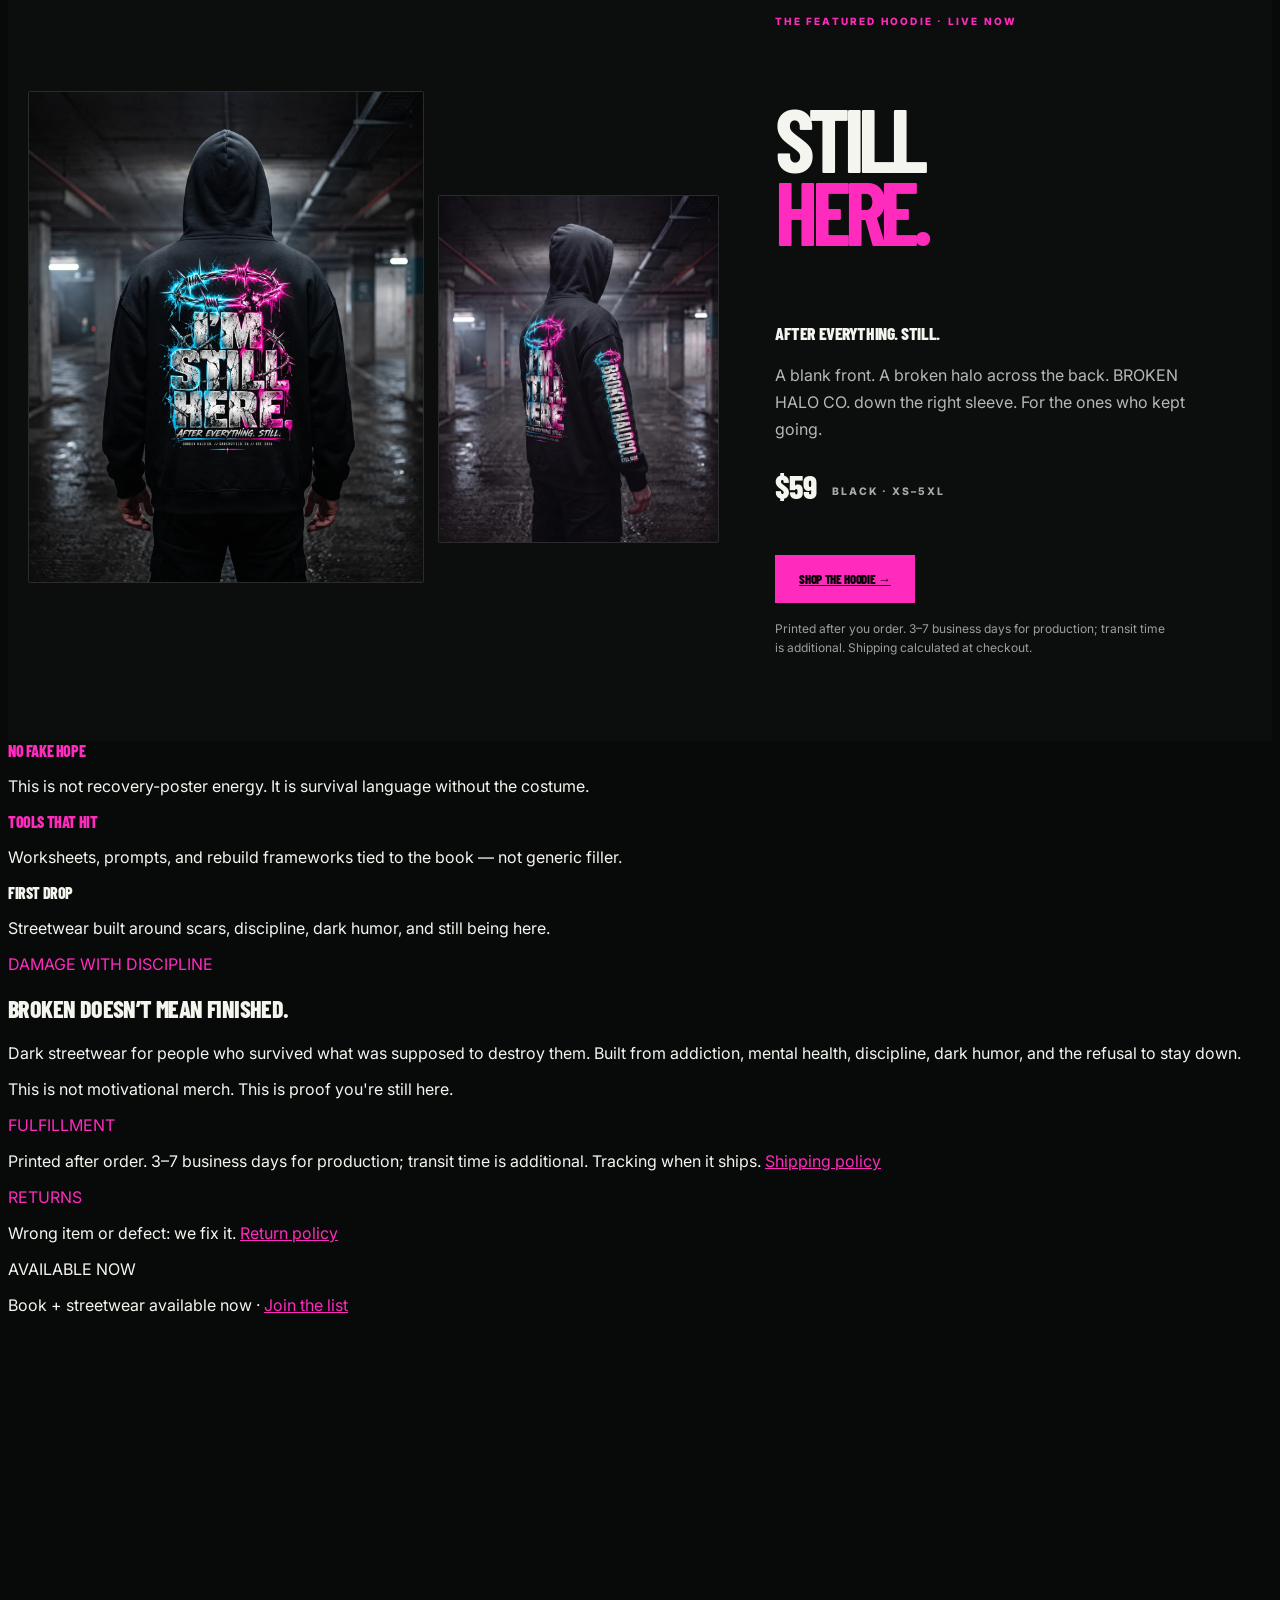
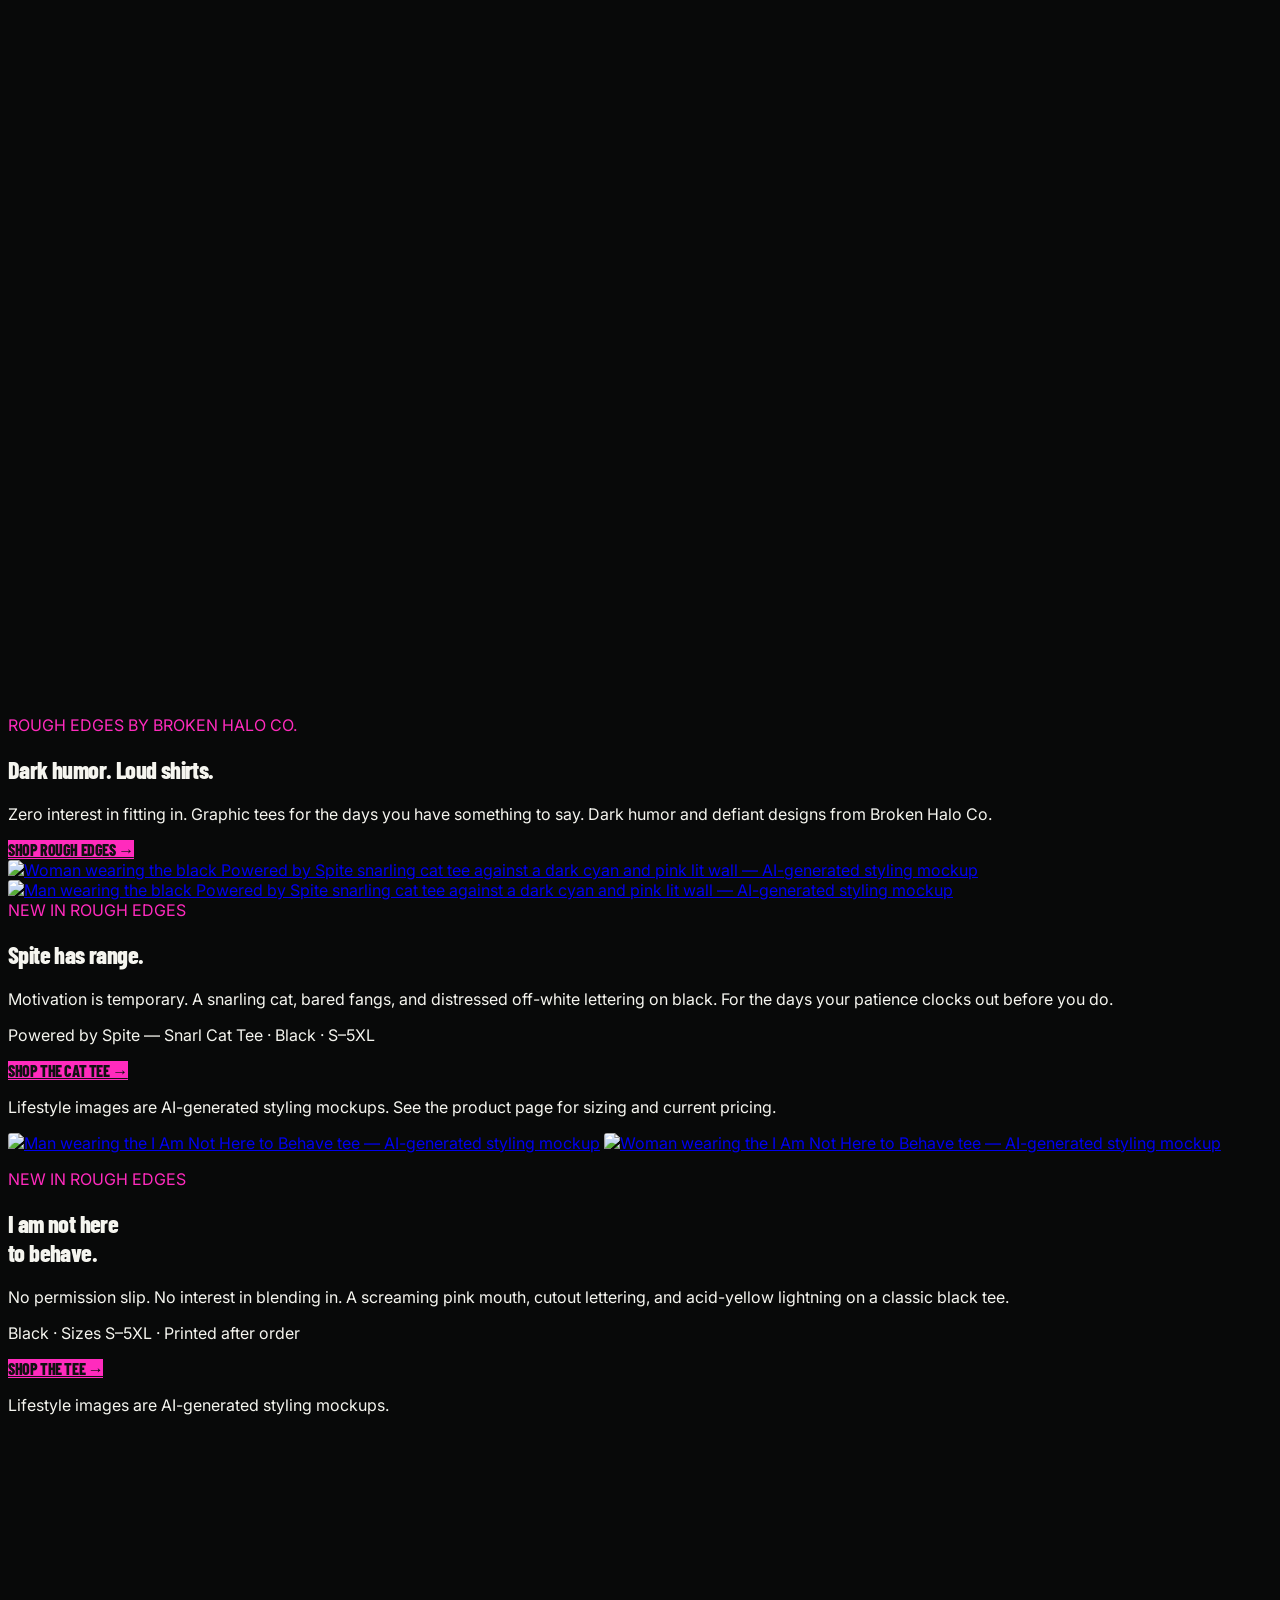
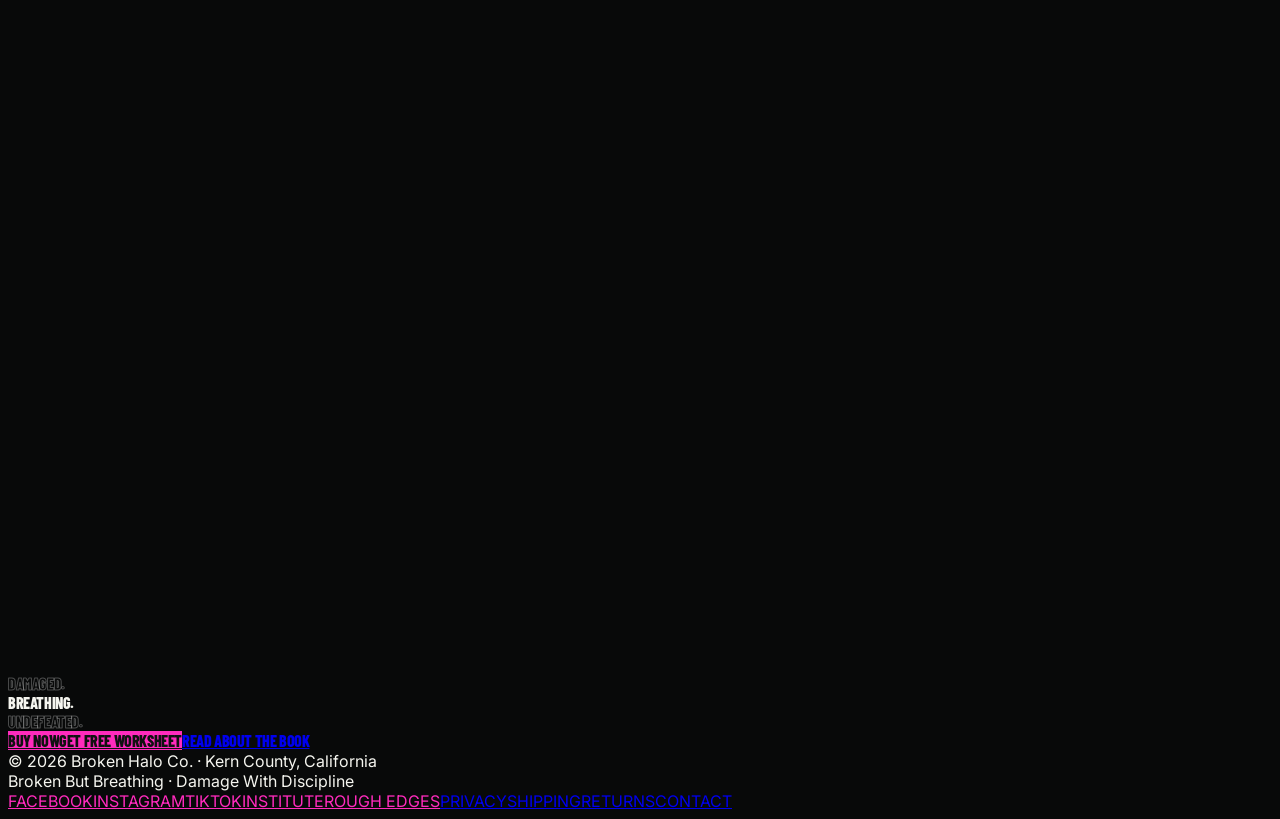
==== commit 1437fc80: "Light up Still Here artwork in cyan and pink" ====
--- a/index.html
+++ b/index.html
@@ -1,161 +1,161 @@
-<!DOCTYPE html>
-<html lang="en">
-<head>
-  <meta charset="UTF-8" />
-  <meta name="viewport" content="width=device-width, initial-scale=1.0" />
-  <link rel="icon" href="/favicon-32.png?v=20260719" type="image/png" />
-  <link rel="icon" href="/favicon.svg" type="image/svg+xml" />
-  <link rel="apple-touch-icon" href="/logo.png?v=20260719" />
-  <!-- Google tag (gtag.js) -->
-  <script async src="https://www.googletagmanager.com/gtag/js?id=G-BVKDQLWKW7"></script>
-  <script>
-    window.dataLayer = window.dataLayer || [];
-    function gtag(){dataLayer.push(arguments);}
-    gtag('js', new Date());
-    gtag('config', 'G-BVKDQLWKW7');
-  </script>
-  <link rel="preload" as="image" href="/book-cover-front.webp?v=20260723" />
-  <title>Broken Halo Co. | Broken But Breathing — Memoir + Dark Streetwear</title>
-  <meta name="description" content="Broken Halo Co. is the home of Broken But Breathing by Eric Lee Sanders: a raw memoir, practical recovery tools, identity-centered education, and dark streetwear for people still here." />
-  <meta name="theme-color" content="#09090b" />
-  <link rel="canonical" href="https://thebrokenhaloco.com/" />
-  <meta name="robots" content="index,follow,max-image-preview:large" />
-  <meta name="author" content="Eric Lee Sanders" />
-  <meta name="keywords" content="Broken Halo Co, Broken But Breathing, recovery streetwear, sober not soft, addiction memoir, Eric Lee Sanders, mental health clothing, dark streetwear, Kern County" />
-  <script type="application/ld+json">
-  {
-    "@context": "https://schema.org",
-    "@graph": [
-      {
-        "@type": "Organization",
-        "@id": "https://thebrokenhaloco.com/#org",
-        "name": "Broken Halo Co.",
-        "url": "https://thebrokenhaloco.com/",
-        "logo": "https://thebrokenhaloco.com/logo.png",
-        "sameAs": [
-          "https://shop.thebrokenhaloco.com/",
-          "https://www.facebook.com/1168411286344908",
-          "https://www.instagram.com/thebrokenhaloco/",
-          "https://www.tiktok.com/@broken.halo.co"
-        ],
-        "founder": {
-          "@type": "Person",
-          "name": "Eric Lee Sanders",
-          "jobTitle": "SUDCC II"
-        },
-        "description": "Dark streetwear and recovery-aware brand behind the memoir Broken But Breathing. Damage with discipline."
-      },
-      {
-        "@type": "WebSite",
-        "@id": "https://thebrokenhaloco.com/#website",
-        "url": "https://thebrokenhaloco.com/",
-        "name": "Broken Halo Co.",
-        "publisher": { "@id": "https://thebrokenhaloco.com/#org" },
-        "inLanguage": "en-US"
-      },
-      {
-        "@type": "Book",
-        "name": "Broken But Breathing",
-        "author": {
-          "@type": "Person",
-          "name": "Eric Lee Sanders"
-        },
-        "isbn": "9798257959653",
-        "bookFormat": "https://schema.org/Paperback",
-        "inLanguage": "en",
-        "genre": "Memoir",
-        "description": "A raw memoir of identity, addiction, and what survives — by Eric Lee Sanders.",
-        "datePublished": "2026-07-23",
-        "publisher": { "@id": "https://thebrokenhaloco.com/#org" },
-        "image": "https://thebrokenhaloco.com/book-cover-front.webp",
-        "url": "https://thebrokenhaloco.com/#book"
-      },
-      {
-        "@type": "Store",
-        "name": "Broken Halo Co. First Drop",
-        "url": "https://shop.thebrokenhaloco.com/",
-        "parentOrganization": { "@id": "https://thebrokenhaloco.com/#org" },
-        "description": "Dark streetwear: the STILL HERE. hoodie, I'm Still Here, Powered By Spite, and Broken But Breathing graphic tees."
-      }
-    ]
-  }
-  </script>
-  <meta property="og:title" content="Broken Halo Co. | Broken But Breathing" />
-  <meta property="og:description" content="A raw memoir, free tools, and dark streetwear for people still here. Mental health, survival, discipline." />
-  <meta property="og:type" content="website" />
-  <meta property="og:url" content="https://thebrokenhaloco.com/" />
- <meta property="og:image" content="https://thebrokenhaloco.com/assets/broken-halo-social-preview.png" />
-<meta name="twitter:card" content="summary_large_image" />
-<meta name="twitter:title" content="Broken Halo Co. | Broken But Breathing" />
-<meta name="twitter:description" content="Damage With Discipline. No fake positivity. Just the truth about surviving." />
-<meta name="twitter:image" content="https://thebrokenhaloco.com/assets/broken-halo-social-preview.png" />
-<meta property="og:image:secure_url" content="https://thebrokenhaloco.com/assets/broken-halo-social-preview.png" />
-<meta property="og:image:type" content="image/png" />
-<meta property="og:image:alt" content="Broken Halo Co. — Broken But Breathing. I'm Still Here." />
-  <link rel="preconnect" href="https://fonts.gstatic.com" crossorigin />
-  <link href="https://fonts.googleapis.com/css2?family=Barlow+Condensed:wght@600;700;800;900&family=Inter:wght@400;500;600;700;800&family=Space+Grotesk:wght@500;600;700&display=swap" rel="stylesheet" />
-  <script src="https://cdn.tailwindcss.com"></script>
-  <style>
-    :root{--cyan:#00f0ff;--pink:#ff2bbd;--bg:#09090b}
-    html{scroll-behavior:smooth}
-    body{font-family:Inter,system-ui,-apple-system,BlinkMacSystemFont,"Segoe UI",sans-serif;background:radial-gradient(circle at top left,rgba(0,240,255,.16),transparent 28rem),radial-gradient(circle at 80% 10%,rgba(255,43,189,.12),transparent 26rem),var(--bg)}
-    .font-display{font-family:"Space Grotesk",Inter,system-ui,sans-serif}
-    .halo-glow{filter:drop-shadow(0 0 18px rgba(0,240,255,.46))}
-    .pink-glow{filter:drop-shadow(0 0 18px rgba(255,43,189,.36))}
-    .grain:before{content:"";position:fixed;inset:0;pointer-events:none;z-index:50;opacity:.2;background-image:linear-gradient(rgba(255,255,255,.025) 1px,transparent 1px),linear-gradient(90deg,rgba(255,255,255,.018) 1px,transparent 1px);background-size:4px 4px;mix-blend-mode:screen}
-    .outline-text{color:transparent;-webkit-text-stroke:1px rgba(255,255,255,.28);text-stroke:1px rgba(255,255,255,.28)}
-    .card-hover{transition:transform .2s ease,border-color .2s ease,background-color .2s ease}
-    .card-hover:hover{transform:translateY(-4px);border-color:rgba(0,240,255,.45)}
-    .reveal{opacity:0;transform:translateY(20px);transition:opacity .7s ease,transform .7s ease}
-    .reveal.visible{opacity:1;transform:translateY(0)}
-    .count-box{font-variant-numeric:tabular-nums}
-    .media-card img{background:#050507}
-    .hp-field{position:absolute;left:-5000px;width:1px;height:1px;overflow:hidden}
-
-    .grid > *{min-width:0}
-    @media(min-width:1024px){#top > section:first-child h1{font-size:clamp(3rem,6.5vw,6rem)}}
-    @media(max-width:639px){#top > section:first-child h1{font-size:clamp(2rem,12vw,4.6rem)}#top > section:last-child .font-display{font-size:clamp(1.5rem,10vw,4rem)}#top > section:last-child a.font-display{font-size:.75rem}#top > section:first-child .rounded-full{max-width:100%;font-size:9px;letter-spacing:.12em}#top > section:first-child .rounded-full span{font-size:10px;letter-spacing:.1em}.hoodie-price span{display:block;margin-left:0;margin-top:.3rem}}
-    @media(max-width:1279px){#navAmazon{display:none}}
-    #hoodies{scroll-margin-top:6rem}
-    .hoodie-feature{padding:3.5rem 1.25rem 4.5rem;border-top:1px solid #ffffff1a;background:linear-gradient(115deg,#08090c,#11101a 70%,#0d090e)}
-    .hoodie-layout{max-width:1280px;margin:auto;display:grid;grid-template-columns:1.45fr 1fr;gap:3.5rem;align-items:center}
-    .hoodie-photos{display:grid;grid-template-columns:1.2fr .85fr;gap:14px;align-items:center;min-width:0}
-    .hoodie-photos a{display:block;overflow:hidden;border:1px solid #ffffff20;border-radius:18px}
-    .hoodie-photos img{display:block;width:100%;height:auto}
-    .hoodie-detail{margin-top:4rem}
-    .hoodie-eyebrow{color:var(--pink);font-size:10px;font-weight:800;letter-spacing:.22em;margin-bottom:1.25rem}
-    .hoodie-copy h2{font-size:clamp(4.5rem,7vw,7rem);font-weight:700;line-height:.82;letter-spacing:-.07em}
-    .hoodie-copy h2 span{color:var(--cyan)}
-    .hoodie-tagline{margin-top:1.5rem;font-size:1.1rem;font-weight:700;letter-spacing:.04em}
-    .hoodie-description{margin-top:1rem;color:#ffffffb3;font-size:1rem;line-height:1.7;max-width:27rem}
-    .hoodie-price{margin-top:1.5rem;font-size:2rem;font-weight:700}
-    .hoodie-price span{display:inline-block;vertical-align:middle;margin-left:.7rem;font-family:Inter,sans-serif;font-size:.65rem;letter-spacing:.18em;color:#ffffffa6}
-    .hoodie-shop{display:inline-flex;justify-content:center;margin-top:1.1rem;padding:1rem 1.5rem;background:var(--cyan);color:#000;font-size:.8rem;font-weight:700;letter-spacing:.16em;transition:background .2s}
-    .hoodie-shop:hover{background:#fff}
-    .hoodie-shipping{margin-top:1rem;color:#ffffff99;font-size:.75rem;line-height:1.6;max-width:25rem}
-    a:focus-visible,button:focus-visible{outline:2px solid var(--cyan);outline-offset:5px}
-    @media(max-width:899px){.hoodie-layout{grid-template-columns:1fr;gap:2rem;max-width:640px}.hoodie-detail{margin-top:2rem}.hoodie-copy h2{font-size:5rem}.hoodie-shop{width:100%}.hoodie-feature{padding-top:2rem}}
-    .hoodie-layout > *{min-width:0}
-    @media(max-width:639px){main h2.font-display{font-size:clamp(1.8rem,9vw,3rem)}main h3.font-display{font-size:clamp(1.25rem,7vw,1.875rem)}.hoodie-copy h2.font-display{font-size:17vw}#toolsForm button{font-size:.65rem;letter-spacing:.12em;padding-left:.75rem;padding-right:.75rem}main a,main button{overflow-wrap:anywhere}}
-    @media(prefers-reduced-motion:reduce){html{scroll-behavior:auto}.reveal{transition:none;transform:none}.card-hover{transition:none}}
+<!DOCTYPE html>
+<html lang="en">
+<head>
+  <meta charset="UTF-8" />
+  <meta name="viewport" content="width=device-width, initial-scale=1.0" />
+  <link rel="icon" href="/favicon-32.png?v=20260719" type="image/png" />
+  <link rel="icon" href="/favicon.svg" type="image/svg+xml" />
+  <link rel="apple-touch-icon" href="/logo.png?v=20260719" />
+  <!-- Google tag (gtag.js) -->
+  <script async src="https://www.googletagmanager.com/gtag/js?id=G-BVKDQLWKW7"></script>
+  <script>
+    window.dataLayer = window.dataLayer || [];
+    function gtag(){dataLayer.push(arguments);}
+    gtag('js', new Date());
+    gtag('config', 'G-BVKDQLWKW7');
+  </script>
+  <link rel="preload" as="image" href="/book-cover-front.webp?v=20260723" />
+  <title>Broken Halo Co. | Broken But Breathing — Memoir + Dark Streetwear</title>
+  <meta name="description" content="Broken Halo Co. is the home of Broken But Breathing by Eric Lee Sanders: a raw memoir, practical recovery tools, identity-centered education, and dark streetwear for people still here." />
+  <meta name="theme-color" content="#09090b" />
+  <link rel="canonical" href="https://thebrokenhaloco.com/" />
+  <meta name="robots" content="index,follow,max-image-preview:large" />
+  <meta name="author" content="Eric Lee Sanders" />
+  <meta name="keywords" content="Broken Halo Co, Broken But Breathing, recovery streetwear, sober not soft, addiction memoir, Eric Lee Sanders, mental health clothing, dark streetwear, Kern County" />
+  <script type="application/ld+json">
+  {
+    "@context": "https://schema.org",
+    "@graph": [
+      {
+        "@type": "Organization",
+        "@id": "https://thebrokenhaloco.com/#org",
+        "name": "Broken Halo Co.",
+        "url": "https://thebrokenhaloco.com/",
+        "logo": "https://thebrokenhaloco.com/logo.png",
+        "sameAs": [
+          "https://shop.thebrokenhaloco.com/",
+          "https://www.facebook.com/1168411286344908",
+          "https://www.instagram.com/thebrokenhaloco/",
+          "https://www.tiktok.com/@broken.halo.co"
+        ],
+        "founder": {
+          "@type": "Person",
+          "name": "Eric Lee Sanders",
+          "jobTitle": "SUDCC II"
+        },
+        "description": "Dark streetwear and recovery-aware brand behind the memoir Broken But Breathing. Damage with discipline."
+      },
+      {
+        "@type": "WebSite",
+        "@id": "https://thebrokenhaloco.com/#website",
+        "url": "https://thebrokenhaloco.com/",
+        "name": "Broken Halo Co.",
+        "publisher": { "@id": "https://thebrokenhaloco.com/#org" },
+        "inLanguage": "en-US"
+      },
+      {
+        "@type": "Book",
+        "name": "Broken But Breathing",
+        "author": {
+          "@type": "Person",
+          "name": "Eric Lee Sanders"
+        },
+        "isbn": "9798257959653",
+        "bookFormat": "https://schema.org/Paperback",
+        "inLanguage": "en",
+        "genre": "Memoir",
+        "description": "A raw memoir of identity, addiction, and what survives — by Eric Lee Sanders.",
+        "datePublished": "2026-07-23",
+        "publisher": { "@id": "https://thebrokenhaloco.com/#org" },
+        "image": "https://thebrokenhaloco.com/book-cover-front.webp",
+        "url": "https://thebrokenhaloco.com/#book"
+      },
+      {
+        "@type": "Store",
+        "name": "Broken Halo Co. First Drop",
+        "url": "https://shop.thebrokenhaloco.com/",
+        "parentOrganization": { "@id": "https://thebrokenhaloco.com/#org" },
+        "description": "Dark streetwear: the STILL HERE. hoodie, I'm Still Here, Powered By Spite, and Broken But Breathing graphic tees."
+      }
+    ]
+  }
+  </script>
+  <meta property="og:title" content="Broken Halo Co. | Broken But Breathing" />
+  <meta property="og:description" content="A raw memoir, free tools, and dark streetwear for people still here. Mental health, survival, discipline." />
+  <meta property="og:type" content="website" />
+  <meta property="og:url" content="https://thebrokenhaloco.com/" />
+ <meta property="og:image" content="https://thebrokenhaloco.com/assets/broken-halo-social-preview.png" />
+<meta name="twitter:card" content="summary_large_image" />
+<meta name="twitter:title" content="Broken Halo Co. | Broken But Breathing" />
+<meta name="twitter:description" content="Damage With Discipline. No fake positivity. Just the truth about surviving." />
+<meta name="twitter:image" content="https://thebrokenhaloco.com/assets/broken-halo-social-preview.png" />
+<meta property="og:image:secure_url" content="https://thebrokenhaloco.com/assets/broken-halo-social-preview.png" />
+<meta property="og:image:type" content="image/png" />
+<meta property="og:image:alt" content="Broken Halo Co. — Broken But Breathing. I'm Still Here." />
+  <link rel="preconnect" href="https://fonts.gstatic.com" crossorigin />
+  <link href="https://fonts.googleapis.com/css2?family=Barlow+Condensed:wght@600;700;800;900&family=Inter:wght@400;500;600;700;800&family=Space+Grotesk:wght@500;600;700&display=swap" rel="stylesheet" />
+  <script src="https://cdn.tailwindcss.com"></script>
+  <style>
+    :root{--cyan:#00f0ff;--pink:#ff2bbd;--bg:#09090b}
+    html{scroll-behavior:smooth}
+    body{font-family:Inter,system-ui,-apple-system,BlinkMacSystemFont,"Segoe UI",sans-serif;background:radial-gradient(circle at top left,rgba(0,240,255,.16),transparent 28rem),radial-gradient(circle at 80% 10%,rgba(255,43,189,.12),transparent 26rem),var(--bg)}
+    .font-display{font-family:"Space Grotesk",Inter,system-ui,sans-serif}
+    .halo-glow{filter:drop-shadow(0 0 18px rgba(0,240,255,.46))}
+    .pink-glow{filter:drop-shadow(0 0 18px rgba(255,43,189,.36))}
+    .grain:before{content:"";position:fixed;inset:0;pointer-events:none;z-index:50;opacity:.2;background-image:linear-gradient(rgba(255,255,255,.025) 1px,transparent 1px),linear-gradient(90deg,rgba(255,255,255,.018) 1px,transparent 1px);background-size:4px 4px;mix-blend-mode:screen}
+    .outline-text{color:transparent;-webkit-text-stroke:1px rgba(255,255,255,.28);text-stroke:1px rgba(255,255,255,.28)}
+    .card-hover{transition:transform .2s ease,border-color .2s ease,background-color .2s ease}
+    .card-hover:hover{transform:translateY(-4px);border-color:rgba(0,240,255,.45)}
+    .reveal{opacity:0;transform:translateY(20px);transition:opacity .7s ease,transform .7s ease}
+    .reveal.visible{opacity:1;transform:translateY(0)}
+    .count-box{font-variant-numeric:tabular-nums}
+    .media-card img{background:#050507}
+    .hp-field{position:absolute;left:-5000px;width:1px;height:1px;overflow:hidden}
+
+    .grid > *{min-width:0}
+    @media(min-width:1024px){#top > section:first-child h1{font-size:clamp(3rem,6.5vw,6rem)}}
+    @media(max-width:639px){#top > section:first-child h1{font-size:clamp(2rem,12vw,4.6rem)}#top > section:last-child .font-display{font-size:clamp(1.5rem,10vw,4rem)}#top > section:last-child a.font-display{font-size:.75rem}#top > section:first-child .rounded-full{max-width:100%;font-size:9px;letter-spacing:.12em}#top > section:first-child .rounded-full span{font-size:10px;letter-spacing:.1em}.hoodie-price span{display:block;margin-left:0;margin-top:.3rem}}
+    @media(max-width:1279px){#navAmazon{display:none}}
+    #hoodies{scroll-margin-top:6rem}
+    .hoodie-feature{padding:3.5rem 1.25rem 4.5rem;border-top:1px solid #ffffff1a;background:linear-gradient(115deg,#08090c,#11101a 70%,#0d090e)}
+    .hoodie-layout{max-width:1280px;margin:auto;display:grid;grid-template-columns:1.45fr 1fr;gap:3.5rem;align-items:center}
+    .hoodie-photos{display:grid;grid-template-columns:1.2fr .85fr;gap:14px;align-items:center;min-width:0}
+    .hoodie-photos a{display:block;overflow:hidden;border:1px solid #ffffff20;border-radius:18px}
+    .hoodie-photos img{display:block;width:100%;height:auto}
+    .hoodie-detail{margin-top:4rem}
+    .hoodie-eyebrow{color:var(--pink);font-size:10px;font-weight:800;letter-spacing:.22em;margin-bottom:1.25rem}
+    .hoodie-copy h2{font-size:clamp(4.5rem,7vw,7rem);font-weight:700;line-height:.82;letter-spacing:-.07em}
+    .hoodie-copy h2 span{color:var(--cyan)}
+    .hoodie-tagline{margin-top:1.5rem;font-size:1.1rem;font-weight:700;letter-spacing:.04em}
+    .hoodie-description{margin-top:1rem;color:#ffffffb3;font-size:1rem;line-height:1.7;max-width:27rem}
+    .hoodie-price{margin-top:1.5rem;font-size:2rem;font-weight:700}
+    .hoodie-price span{display:inline-block;vertical-align:middle;margin-left:.7rem;font-family:Inter,sans-serif;font-size:.65rem;letter-spacing:.18em;color:#ffffffa6}
+    .hoodie-shop{display:inline-flex;justify-content:center;margin-top:1.1rem;padding:1rem 1.5rem;background:var(--cyan);color:#000;font-size:.8rem;font-weight:700;letter-spacing:.16em;transition:background .2s}
+    .hoodie-shop:hover{background:#fff}
+    .hoodie-shipping{margin-top:1rem;color:#ffffff99;font-size:.75rem;line-height:1.6;max-width:25rem}
+    a:focus-visible,button:focus-visible{outline:2px solid var(--cyan);outline-offset:5px}
+    @media(max-width:899px){.hoodie-layout{grid-template-columns:1fr;gap:2rem;max-width:640px}.hoodie-detail{margin-top:2rem}.hoodie-copy h2{font-size:5rem}.hoodie-shop{width:100%}.hoodie-feature{padding-top:2rem}}
+    .hoodie-layout > *{min-width:0}
+    @media(max-width:639px){main h2.font-display{font-size:clamp(1.8rem,9vw,3rem)}main h3.font-display{font-size:clamp(1.25rem,7vw,1.875rem)}.hoodie-copy h2.font-display{font-size:17vw}#toolsForm button{font-size:.65rem;letter-spacing:.12em;padding-left:.75rem;padding-right:.75rem}main a,main button{overflow-wrap:anywhere}}
+    @media(prefers-reduced-motion:reduce){html{scroll-behavior:auto}.reveal{transition:none;transform:none}.card-hover{transition:none}}
   </style>
-  <link rel="stylesheet" href="editorial.css" />
-</head>
-<body class="grain bg-[#09090b] text-white selection:bg-[#ff2bbd] selection:text-black">
-  <nav class="sticky top-0 z-40 border-b border-white/10 bg-[#09090b]/90 backdrop-blur-xl">
-    <div class="mx-auto flex h-20 max-w-7xl items-center justify-between px-5 sm:px-6">
-      <a href="#top" class="flex shrink-0 items-center" aria-label="Broken Halo Co. home">
-        <img src="logo-nav.webp?v=20260723" alt="Broken Halo Co." class="h-14 w-14 object-contain halo-glow sm:h-16 sm:w-16" width="64" height="64" decoding="async" />
-      </a>
-      <div class="hidden items-center gap-5 text-xs font-semibold tracking-[.18em] text-white/70 xl:flex"><a href="https://shop.thebrokenhaloco.com/" class="hover:text-[#00f0ff]">SHOP</a><a href="#drop" class="hover:text-[#00f0ff]">DROP</a><a href="#book" class="hover:text-[#00f0ff]">BOOK</a><a href="#hoodies" class="hover:text-[#00f0ff]">HOODIES</a><a href="https://shop.thebrokenhaloco.com/collections/rough-edges" class="hover:text-[#ff2bbd]">ROUGH EDGES</a><a href="#tools" class="hover:text-[#00f0ff]">TOOLS</a><a href="#story" class="hover:text-[#00f0ff]">STORY</a></div>
-      <a id="navAmazon" href="#" target="_blank" rel="noopener noreferrer" class="amazon-cta hidden border border-[#ff2bbd] px-5 py-2.5 font-display text-xs tracking-[.25em] text-[#ff2bbd] transition hover:bg-[#ff2bbd] hover:text-black xl:inline-flex">BUY NOW</a>
-      <a href="#tools" class="hidden border border-[#00f0ff] px-5 py-2.5 font-display text-xs tracking-[.25em] text-[#00f0ff] transition hover:bg-[#00f0ff] hover:text-black xl:inline-flex nav-join-list">JOIN LIST</a>
-      <button id="menuButton" class="xl:hidden rounded-full border border-white/10 px-3 py-2 text-xs tracking-[.18em] text-white/70" aria-expanded="false" aria-controls="mobileMenu">MENU</button>
-    </div>
-    <div id="mobileMenu" class="hidden border-t border-white/10 bg-black/95 px-5 py-5 xl:hidden"><div class="flex flex-col gap-4 text-sm font-semibold tracking-[.18em] text-white/75"><a href="https://shop.thebrokenhaloco.com/" class="mobile-link">SHOP</a><a href="#drop" class="mobile-link">DROP</a><a href="#book" class="mobile-link">BOOK</a><a href="#hoodies" class="mobile-link">HOODIES</a><a href="https://shop.thebrokenhaloco.com/collections/rough-edges" class="mobile-link">ROUGH EDGES</a><a href="#tools" class="mobile-link">TOOLS</a><a href="https://brokenhaloco.org/" class="mobile-link">INSTITUTE</a><a href="#story" class="mobile-link">STORY</a></div></div>
-  </nav>
-
-  <main id="top">
+  <link rel="stylesheet" href="editorial.css" />
+</head>
+<body class="grain bg-[#09090b] text-white selection:bg-[#ff2bbd] selection:text-black">
+  <nav class="sticky top-0 z-40 border-b border-white/10 bg-[#09090b]/90 backdrop-blur-xl">
+    <div class="mx-auto flex h-20 max-w-7xl items-center justify-between px-5 sm:px-6">
+      <a href="#top" class="flex shrink-0 items-center" aria-label="Broken Halo Co. home">
+        <img src="logo-nav.webp?v=20260723" alt="Broken Halo Co." class="h-14 w-14 object-contain halo-glow sm:h-16 sm:w-16" width="64" height="64" decoding="async" />
+      </a>
+      <div class="hidden items-center gap-5 text-xs font-semibold tracking-[.18em] text-white/70 xl:flex"><a href="https://shop.thebrokenhaloco.com/" class="hover:text-[#00f0ff]">SHOP</a><a href="#drop" class="hover:text-[#00f0ff]">DROP</a><a href="#book" class="hover:text-[#00f0ff]">BOOK</a><a href="#hoodies" class="hover:text-[#00f0ff]">HOODIES</a><a href="https://shop.thebrokenhaloco.com/collections/rough-edges" class="hover:text-[#ff2bbd]">ROUGH EDGES</a><a href="#tools" class="hover:text-[#00f0ff]">TOOLS</a><a href="#story" class="hover:text-[#00f0ff]">STORY</a></div>
+      <a id="navAmazon" href="#" target="_blank" rel="noopener noreferrer" class="amazon-cta hidden border border-[#ff2bbd] px-5 py-2.5 font-display text-xs tracking-[.25em] text-[#ff2bbd] transition hover:bg-[#ff2bbd] hover:text-black xl:inline-flex">BUY NOW</a>
+      <a href="#tools" class="hidden border border-[#00f0ff] px-5 py-2.5 font-display text-xs tracking-[.25em] text-[#00f0ff] transition hover:bg-[#00f0ff] hover:text-black xl:inline-flex nav-join-list">JOIN LIST</a>
+      <button id="menuButton" class="xl:hidden rounded-full border border-white/10 px-3 py-2 text-xs tracking-[.18em] text-white/70" aria-expanded="false" aria-controls="mobileMenu">MENU</button>
+    </div>
+    <div id="mobileMenu" class="hidden border-t border-white/10 bg-black/95 px-5 py-5 xl:hidden"><div class="flex flex-col gap-4 text-sm font-semibold tracking-[.18em] text-white/75"><a href="https://shop.thebrokenhaloco.com/" class="mobile-link">SHOP</a><a href="#drop" class="mobile-link">DROP</a><a href="#book" class="mobile-link">BOOK</a><a href="#hoodies" class="mobile-link">HOODIES</a><a href="https://shop.thebrokenhaloco.com/collections/rough-edges" class="mobile-link">ROUGH EDGES</a><a href="#tools" class="mobile-link">TOOLS</a><a href="https://brokenhaloco.org/" class="mobile-link">INSTITUTE</a><a href="#story" class="mobile-link">STORY</a></div></div>
+  </nav>
+
+  <main id="top">
     <section class="editorial-hero" aria-labelledby="opening-title">
       <div class="editorial-copy">
         <p class="editorial-kicker">BROKEN HALO CO. / MEMOIR · STREETWEAR · TOOLS</p>
@@ -172,7 +172,7 @@
         <div class="route-copy"><span class="editorial-kicker">01 / THE STORY</span><h2>READ</h2><p>The memoir. The reality.<br>The story beneath the message.</p><a href="#book">EXPLORE THE BOOK →</a></div>
       </article>
       <article class="route-card">
-        <a class="route-visual route-wear photo-frame" href="#hoodies" aria-label="Explore Broken Halo apparel"><img src="assets/still-here-night.png" alt="Monochrome night styling of the current Still Here hoodie; see product for artwork colors" width="1122" height="1402" loading="lazy"></a>
+        <a class="route-visual route-wear photo-frame" href="#hoodies" aria-label="Explore Broken Halo apparel"><img src="assets/still-here-night.png" alt="Still Here hoodie with its cyan and hot-pink print against a monochrome nighttime street — AI styling image" width="1122" height="1402" loading="lazy"></a>
         <div class="route-copy"><span class="editorial-kicker">02 / THE EXPRESSION</span><h2>WEAR</h2><p>Dark streetwear for people<br>still here and still building.</p><a href="#hoodies">EXPLORE THE APPAREL →</a></div>
       </article>
       <article class="route-card">
@@ -181,318 +181,318 @@
       </article>
     </section>
 
-    <section id="hoodies" class="hoodie-feature" aria-labelledby="hoodie-title">
-      <div class="hoodie-layout">
-        <div class="hoodie-photos">
-          <a href="https://shop.thebrokenhaloco.com/products/still-here-hoodie-broken-halo-co" aria-label="Shop the STILL HERE hoodie — back graphic">
-            <img src="assets/still-here-hoodie-back-1200.webp" srcset="assets/still-here-hoodie-back-640.webp 640w, assets/still-here-hoodie-back-1200.webp 1200w" sizes="(min-width: 900px) 32vw, 55vw" width="1200" height="1490" alt="STILL HERE black hoodie with cyan and magenta halo and distressed white back graphic" loading="lazy" decoding="async" />
-          </a>
-          <a class="hoodie-detail" href="https://shop.thebrokenhaloco.com/products/still-here-hoodie-broken-halo-co" aria-label="Shop the STILL HERE hoodie — right sleeve detail">
-            <img src="assets/still-here-hoodie-sleeve-1200.webp" srcset="assets/still-here-hoodie-sleeve-640.webp 640w, assets/still-here-hoodie-sleeve-1200.webp 1200w" sizes="(min-width: 900px) 23vw, 38vw" width="1200" height="1490" alt="Angled back view showing the BROKEN HALO CO. artwork down the hoodie's right sleeve" loading="lazy" decoding="async" />
-          </a>
-        </div>
-        <div class="hoodie-copy">
-          <p class="hoodie-eyebrow">THE FEATURED HOODIE · LIVE NOW</p>
-          <h2 id="hoodie-title" class="font-display">STILL<br><span>HERE.</span></h2>
-          <p class="hoodie-tagline font-display">AFTER EVERYTHING. STILL.</p>
-          <p class="hoodie-description">A blank front. A broken halo across the back. BROKEN HALO CO. down the right sleeve. For the ones who kept going.</p>
-          <p class="hoodie-price font-display">$59 <span>BLACK · XS–5XL</span></p>
-          <a class="hoodie-shop font-display" href="https://shop.thebrokenhaloco.com/products/still-here-hoodie-broken-halo-co">SHOP THE HOODIE →</a>
-          <p class="hoodie-shipping">Printed after you order. 3–7 business days for production; transit time is additional. Shipping calculated at checkout.</p>
-        </div>
-      </div>
-    </section>
-
-    <section class="border-y border-white/10 bg-black/30 px-5 py-10 sm:px-6"><div class="mx-auto grid max-w-7xl gap-4 text-center md:grid-cols-3"><div class="rounded-3xl border border-white/10 bg-white/[.03] p-6"><div class="font-display text-3xl font-bold tracking-[-.05em] text-[#00f0ff]">NO FAKE HOPE</div><p class="mt-2 text-sm leading-relaxed text-white/55">This is not recovery-poster energy. It is survival language without the costume.</p></div><div class="rounded-3xl border border-white/10 bg-white/[.03] p-6"><div class="font-display text-3xl font-bold tracking-[-.05em] text-[#ff2bbd]">TOOLS THAT HIT</div><p class="mt-2 text-sm leading-relaxed text-white/55">Worksheets, prompts, and rebuild frameworks tied to the book — not generic filler.</p></div><div class="rounded-3xl border border-white/10 bg-white/[.03] p-6"><div class="font-display text-3xl font-bold tracking-[-.05em] text-white">FIRST DROP</div><p class="mt-2 text-sm leading-relaxed text-white/55">Streetwear built around scars, discipline, dark humor, and still being here.</p></div></div></section>
-
-    <section class="px-5 py-12 sm:px-6" aria-label="Brand statement">
-      <div class="mx-auto max-w-4xl text-center">
-        <div class="mb-3 text-[11px] font-bold tracking-[.3em] text-[#ff2bbd]">DAMAGE WITH DISCIPLINE</div>
-        <h2 class="font-display text-4xl font-bold leading-[.95] tracking-[-.07em] sm:text-5xl">BROKEN DOESN&rsquo;T MEAN FINISHED.</h2>
-        <p class="mx-auto mt-5 max-w-2xl text-base leading-relaxed text-white/65 sm:text-lg">Dark streetwear for people who survived what was supposed to destroy them. Built from addiction, mental health, discipline, dark humor, and the refusal to stay down.</p>
-        <p class="mx-auto mt-4 max-w-2xl text-base leading-relaxed text-white/65 sm:text-lg">This is not motivational merch. This is proof you're still here.</p>
-      </div>
-      <div class="mx-auto mt-10 grid max-w-5xl gap-3 sm:grid-cols-3">
-        <div class="rounded-2xl border border-white/10 bg-black/40 px-5 py-4 text-center">
-          <div class="text-[10px] font-bold tracking-[.28em] text-[#00f0ff]">FULFILLMENT</div>
-          <p class="mt-2 text-sm text-white/60">Printed after order. 3–7 business days for production; transit time is additional. Tracking when it ships. <a href="/shipping.html" class="text-[#00f0ff] hover:underline">Shipping policy</a></p>
-        </div>
-        <div class="rounded-2xl border border-white/10 bg-black/40 px-5 py-4 text-center">
-          <div class="text-[10px] font-bold tracking-[.28em] text-[#ff2bbd]">RETURNS</div>
-          <p class="mt-2 text-sm text-white/60">Wrong item or defect: we fix it. <a href="/returns.html" class="text-[#ff2bbd] hover:underline">Return policy</a></p>
-        </div>
-        <div class="rounded-2xl border border-white/10 bg-black/40 px-5 py-4 text-center">
-          <div class="text-[10px] font-bold tracking-[.28em] text-white/50">AVAILABLE NOW</div>
-          <p class="mt-2 text-sm text-white/60">Book + streetwear available now · <a href="#tools" class="text-[#00f0ff] hover:underline">Join the list</a></p>
-        </div>
-      </div>
-    </section>
-
-    <section id="book" class="reveal px-5 py-20 sm:px-6 md:py-28"><div class="mx-auto grid max-w-6xl gap-12 lg:grid-cols-[.72fr_1.28fr] lg:items-center"><div class="mx-auto max-w-sm rounded-[1.6rem] border border-white/10 bg-black/50 p-3 shadow-2xl lg:mx-0" id="bookCoverWrap"><img id="bookCoverImage" src="book-cover-front.webp?v=20260723" alt="Broken But Breathing front cover" class="rounded-[1.15rem]" loading="lazy"/></div><div class="space-y-6 text-lg leading-relaxed text-white/70"><div><div class="mb-3 text-xs font-bold tracking-[.3em] text-[#00f0ff]">THE BOOK</div><h2 class="font-display text-5xl font-bold leading-[.92] tracking-[-.07em] sm:text-6xl">A raw memoir about the identity addiction builds.</h2></div><p><strong class="text-white">Broken But Breathing</strong> is not a clean redemption arc. It is a direct look at addiction, shame, relapse, incarceration, leadership, public failure, and the long fight to stop confusing survival patterns with identity.</p><p>This is not a polished redemption story. It is what happened after the excuses stopped working—and I finally had to separate who I was from what happened to me.</p><div class="grid gap-3 pt-2 sm:grid-cols-2"><div class="rounded-2xl border border-white/10 bg-black/35 p-5"><div class="text-[10px] font-bold tracking-[.28em] text-white/40">ISBN</div><div class="mt-1 font-mono text-sm text-white">979-8-2579-5965-3</div></div><div class="rounded-2xl border border-white/10 bg-black/35 p-5"><div class="text-[10px] font-bold tracking-[.28em] text-white/40">PUBLISHED</div><div class="mt-1 font-mono text-sm text-white">July 23, 2026</div></div></div><p id="bookSectionPlaceholder" class="text-sm tracking-[.14em] text-white/40">PAPERBACK OUT NOW</p><div class="flex flex-col gap-3 pt-1 sm:flex-row sm:flex-wrap"><a id="bookSectionAmazon" href="#" target="_blank" rel="noopener noreferrer" class="amazon-cta hidden inline-flex w-full justify-center bg-[#ff2bbd] px-8 py-4 font-display text-sm font-bold tracking-[.22em] text-black transition hover:bg-white sm:w-auto">BUY NOW</a><a id="bookSectionEbook" href="#" target="_blank" rel="noopener noreferrer" class="ebook-cta hidden inline-flex w-full justify-center border border-[#00f0ff] px-8 py-4 font-display text-sm font-bold tracking-[.22em] text-[#00f0ff] transition hover:bg-[#00f0ff] hover:text-black sm:w-auto">GET THE EBOOK</a><a href="#tools" class="inline-flex w-full justify-center border border-white/70 px-8 py-4 font-display text-sm font-bold tracking-[.22em] text-white transition hover:bg-white hover:text-black sm:w-auto">GET THE FREE WORKSHEET</a></div></div></div></section>
-
-    <section id="drop" class="reveal border-y border-white/10 bg-zinc-950/70 px-5 py-20 sm:px-6 md:py-24"><div class="mx-auto max-w-7xl"><div class="mb-12 text-center"><div class="mb-3 text-xs font-bold tracking-[.3em] text-[#ff2bbd]">DAMAGE WITH DISCIPLINE</div><h2 class="font-display text-5xl font-bold leading-[.92] tracking-[-.07em] sm:text-6xl">The tees. No filler.</h2><p class="mx-auto mt-5 max-w-2xl text-base leading-relaxed text-white/60">Graphic tees built around survival, dark humor, and the story behind the brand. Printed after you order. Allow 3–7 business days for production before shipment; transit time is additional.</p><p class="mt-4"><a id="shopFirstDropCta" href="https://shop.thebrokenhaloco.com/collections/first-drop" class="inline-flex border border-[#00f0ff] px-6 py-3 font-display text-xs font-bold tracking-[.22em] text-[#00f0ff] transition hover:bg-[#00f0ff] hover:text-black">SHOP THE COLLECTION →</a></p></div><div class="grid gap-5 sm:grid-cols-2 lg:grid-cols-3">
-      <article class="media-card card-hover rounded-[1.7rem] border border-white/10 bg-black/45 p-4" data-shop-key="im-still-here"><div class="mb-5 overflow-hidden rounded-[1.25rem] border border-white/10 bg-[#050507]"><a href="https://shop.thebrokenhaloco.com/products/im-still-here-tee"><img src="https://cdn.shopify.com/s/files/1/0599/8860/7034/files/ninjapod_13245119_f_C1717_51_f.jpg?v=1785800420" alt="I'm Still Here black tee — Broken Halo Co." class="aspect-square w-full object-cover" loading="lazy"/></a></div><div class="px-1 pb-2"><div class="text-[10px] font-bold tracking-[.25em] text-[#00f0ff]">LEAD PIECE · LIVE</div><h3 class="mt-2 font-display text-3xl font-bold tracking-[-.06em]">I'm Still Here</h3><p class="shop-price mt-2 font-display text-lg font-bold tracking-wide text-[#00f0ff]">$54</p><p class="mt-3 text-sm leading-relaxed text-white/58">Simple, heavy, and hard to argue with. Survival without turning it into a speech.</p><a href="https://shop.thebrokenhaloco.com/products/im-still-here-tee" class="shop-product-link mt-6 inline-flex text-xs font-bold tracking-[.22em] text-[#00f0ff]">SHOP THIS PIECE →</a></div></article>
-      <article class="media-card card-hover rounded-[1.7rem] border border-white/10 bg-black/45 p-4" data-shop-key="powered-by-spite"><div class="mb-5 overflow-hidden rounded-[1.25rem] border border-white/10 bg-[#050507]"><a href="https://shop.thebrokenhaloco.com/products/powered-by-spite-1"><img src="https://cdn.shopify.com/s/files/1/0599/8860/7034/files/powered-by-spite-dark-model-1.png?v=1792944398" alt="Powered By Spite black tee — Broken Halo Co." class="aspect-square w-full object-cover" loading="lazy"/></a></div><div class="px-1 pb-2"><div class="text-[10px] font-bold tracking-[.25em] text-[#ff2bbd]">DARK FUEL · LIVE</div><h3 class="mt-2 font-display text-3xl font-bold tracking-[-.06em]">Powered By Spite</h3><p class="shop-price mt-2 font-display text-lg font-bold tracking-wide text-[#00f0ff]">$19.99</p><p class="mt-3 text-sm leading-relaxed text-white/58">Petty energy. Disciplined direction. Rage converted into motion—and properly aimed.</p><a href="https://shop.thebrokenhaloco.com/products/powered-by-spite-1" class="shop-product-link mt-6 inline-flex text-xs font-bold tracking-[.22em] text-[#ff2bbd]">SHOP THIS PIECE →</a></div></article>
-      <article class="media-card card-hover rounded-[1.7rem] border border-white/10 bg-black/45 p-4" data-shop-key="broken-but-breathing"><div class="mb-5 overflow-hidden rounded-[1.25rem] border border-white/10 bg-[#050507]"><a href="https://shop.thebrokenhaloco.com/products/broken-but-breathing-tee"><img src="https://cdn.shopify.com/s/files/1/0599/8860/7034/files/bbb-art-softopen_854606b8-6b5a-4d8c-8e87-a21822d466d4.png?v=1784863449" alt="Broken But Breathing black tee — Broken Halo Co." class="aspect-square w-full object-cover" loading="lazy"/></a></div><div class="px-1 pb-2"><div class="text-[10px] font-bold tracking-[.25em] text-white/45">BOOK TIE-IN · LIVE</div><h3 class="mt-2 font-display text-3xl font-bold tracking-[-.06em]">Broken But Breathing</h3><p class="shop-price mt-2 font-display text-lg font-bold tracking-wide text-[#00f0ff]">$54</p><p class="mt-3 text-sm leading-relaxed text-white/58">Still damaged. Still breathing. Still building. The book's central truth—made wearable.</p><a href="https://shop.thebrokenhaloco.com/products/broken-but-breathing-tee" class="shop-product-link mt-6 inline-flex text-xs font-bold tracking-[.22em] text-white">SHOP THIS PIECE →</a></div></article>
-    </div>
-   <p class="mt-12 text-center text-sm text-white/45">Seven tees + the STILL HERE. hoodie · Printed after order · 3–7 business days for production · <a class="text-[#00f0ff] hover:underline" href="https://shop.thebrokenhaloco.com/">Open the store</a></p>
-    </div></section>
-
-    <section id="rough-edges" class="border-b border-[#ff2bbd]/25 bg-[#ff2bbd]/[.04] px-5 py-12 sm:px-6" aria-labelledby="rough-edges-title">
-      <div class="mx-auto flex max-w-7xl flex-col gap-6 md:flex-row md:items-center md:justify-between">
-        <div class="max-w-2xl">
-          <p class="text-[11px] font-bold tracking-[.25em] text-[#ff2bbd]">ROUGH EDGES BY BROKEN HALO CO.</p>
-          <h2 id="rough-edges-title" class="mt-3 font-display text-4xl font-bold leading-tight tracking-[-.05em] sm:text-5xl">Dark humor. Loud shirts.</h2>
-          <p class="mt-4 text-base leading-relaxed text-white/65">Zero interest in fitting in. Graphic tees for the days you have something to say. Dark humor and defiant designs from Broken Halo Co.</p>
-        </div>
-        <a href="https://shop.thebrokenhaloco.com/collections/rough-edges" class="inline-flex shrink-0 justify-center border border-[#ff2bbd] px-7 py-4 font-display text-xs font-bold tracking-[.2em] text-[#ff2bbd] transition hover:bg-[#ff2bbd] hover:text-black">SHOP ROUGH EDGES →</a>
-      </div>
-    </section>
-
-    <section id="spite-snarl" class="border-b border-white/10 bg-black px-5 py-14 sm:px-6" aria-labelledby="spite-snarl-title">
-      <div class="mx-auto grid max-w-7xl gap-10 lg:grid-cols-[1.2fr_1fr] lg:items-center">
-        <div class="grid grid-cols-2 gap-3 sm:gap-5">
-          <a href="https://shop.thebrokenhaloco.com/products/powered-by-spite-snarl-cat-tee" aria-label="Shop Powered by Spite Snarl Cat tee — woman styling"><img src="https://cdn.shopify.com/s/files/1/0599/8860/7034/files/spite-snarl-dark-female.png?v=1793927615" alt="Woman wearing the black Powered by Spite snarling cat tee against a dark cyan and pink lit wall — AI-generated styling mockup" class="aspect-[4/5] w-full rounded-2xl object-cover" loading="lazy" width="1122" height="1402"/></a>
-          <a href="https://shop.thebrokenhaloco.com/products/powered-by-spite-snarl-cat-tee" aria-label="Shop Powered by Spite Snarl Cat tee — man styling"><img src="https://cdn.shopify.com/s/files/1/0599/8860/7034/files/spite-snarl-dark-male.png?v=1793927630" alt="Man wearing the black Powered by Spite snarling cat tee against a dark cyan and pink lit wall — AI-generated styling mockup" class="aspect-[4/5] w-full rounded-2xl object-cover" loading="lazy" width="1122" height="1402"/></a>
-        </div>
-        <div>
-          <div class="text-xs font-bold tracking-[.25em] text-[#ff2bbd]">NEW IN ROUGH EDGES</div>
-          <h2 id="spite-snarl-title" class="mt-3 font-display text-4xl font-bold leading-tight tracking-[-.05em] sm:text-5xl">Spite has range.</h2>
-          <p class="mt-5 text-lg leading-relaxed text-white/70">Motivation is temporary. A snarling cat, bared fangs, and distressed off-white lettering on black. For the days your patience clocks out before you do.</p>
-          <p class="mt-4 text-sm font-semibold text-white/60">Powered by Spite — Snarl Cat Tee · Black · S–5XL</p>
-          <a href="https://shop.thebrokenhaloco.com/products/powered-by-spite-snarl-cat-tee" class="mt-6 inline-flex justify-center border border-[#ff2bbd] px-7 py-4 font-display text-xs font-bold tracking-[.2em] text-[#ff2bbd] transition hover:bg-[#ff2bbd] hover:text-black">SHOP THE CAT TEE →</a>
-          <p class="mt-4 text-xs leading-relaxed text-white/40">Lifestyle images are AI-generated styling mockups. See the product page for sizing and current pricing.</p>
-        </div>
-      </div>
-    </section>
-
-    <section id="not-here-to-behave" class="border-b border-white/10 bg-black px-5 py-14 sm:px-6" aria-labelledby="behave-title">
-      <div class="mx-auto grid max-w-7xl items-center gap-8 lg:grid-cols-2">
-        <div class="grid grid-cols-2 gap-3">
-          <a href="https://shop.thebrokenhaloco.com/products/i-am-not-here-to-behave-graphic-tee" aria-label="Shop I Am Not Here to Behave — studio styling"><img src="https://cdn.shopify.com/s/files/1/0599/8860/7034/files/not-here-to-behave-male-studio.png?v=1792551871" alt="Man wearing the I Am Not Here to Behave tee — AI-generated styling mockup" class="aspect-[4/5] w-full rounded-2xl object-cover" loading="lazy"/></a>
-          <a href="https://shop.thebrokenhaloco.com/products/i-am-not-here-to-behave-graphic-tee" aria-label="Shop I Am Not Here to Behave — venue styling"><img src="https://cdn.shopify.com/s/files/1/0599/8860/7034/files/not-here-to-behave-female-venue.png?v=1792551919" alt="Woman wearing the I Am Not Here to Behave tee — AI-generated styling mockup" class="aspect-[4/5] w-full rounded-2xl object-cover" loading="lazy"/></a>
-        </div>
-        <div>
-          <p class="text-[11px] font-bold tracking-[.25em] text-[#ff2bbd]">NEW IN ROUGH EDGES</p>
-          <h2 id="behave-title" class="mt-3 font-display text-4xl font-bold leading-tight tracking-[-.05em] sm:text-5xl">I am not here<br/>to behave.</h2>
-          <p class="mt-5 max-w-lg text-base leading-relaxed text-white/65">No permission slip. No interest in blending in. A screaming pink mouth, cutout lettering, and acid-yellow lightning on a classic black tee.</p>
-          <p class="mt-4 text-sm text-white/60">Black · Sizes S–5XL · Printed after order</p>
-          <a href="https://shop.thebrokenhaloco.com/products/i-am-not-here-to-behave-graphic-tee" class="mt-6 inline-flex justify-center border border-[#ff2bbd] px-7 py-4 font-display text-xs font-bold tracking-[.2em] text-[#ff2bbd] transition hover:bg-[#ff2bbd] hover:text-black">SHOP THE TEE →</a>
-          <p class="mt-3 text-xs text-white/40">Lifestyle images are AI-generated styling mockups.</p>
-        </div>
-      </div>
-    </section>
-
-    <section id="tools" class="reveal px-5 py-20 sm:px-6 md:py-28">
-      <div class="mx-auto grid max-w-6xl gap-10 lg:grid-cols-[1fr_.9fr] lg:items-center">
-        <div>
-          <div class="mb-3 text-xs font-bold tracking-[.3em] text-[#00f0ff]">WORKSHEETS + WORKBOOK RESOURCES</div>
-          <h2 class="font-display text-5xl font-bold leading-[.92] tracking-[-.07em] sm:text-6xl">Tools for the next step.</h2>
-          <p class="mt-5 max-w-xl text-lg leading-relaxed text-white/68">Open the free Broken Halo Guilt + Shame Companion Worksheet. It includes the companion thought prompt, repair vs. punishment work, and evidence-this-week action steps. No signup required.</p>
-          <div class="mt-6 rounded-2xl border border-white/10 bg-white/[.03] p-5 text-sm leading-relaxed text-white/58"><a class="editorial-button" href="downloads/guilt-and-shame-companion.html">OPEN THE FREE WORKSHEET →</a><p class="mt-3">Want to join the Broken Halo email list too? Use the optional signup form.</p></div>
-          <div class="mt-6 border-t border-white/10 pt-6"><p class="text-sm leading-relaxed text-white/68">Want more reflection tools? The Broken Halo Companion Workbook covers reframing thoughts, warning signs, triggers, and a spiral interruption plan.</p><a href="https://broken-halo-workbook.notion.site/Broken-Halo-Companion-Workbook-e578820ce6f544c0a92ecffe317897ed" target="_blank" rel="noopener noreferrer" class="mt-4 inline-flex justify-center border border-[#00f0ff] px-5 py-3 font-display text-xs font-bold tracking-[.16em] text-[#00f0ff] transition hover:bg-[#00f0ff] hover:text-black">OPEN COMPANION WORKBOOK ↗</a><p class="mt-2 text-xs text-white/45">Opens in Notion. The guilt + shame worksheet is still available separately.</p></div>
-        </div>
-        <form id="toolsForm" action="https://formspree.io/f/xrewzzen" method="POST" class="relative rounded-[1.7rem] border border-white/10 bg-zinc-950/80 p-6 shadow-2xl">
-          <label class="hp-field" for="bhc_hp_field">Leave blank</label>
-          <input id="bhc_hp_field" class="hp-field" type="text" name="_gotcha" tabindex="-1" autocomplete="new-password" inputmode="none" aria-hidden="true" />
-          <label class="mb-2 block text-xs font-bold tracking-[.2em] text-white/50" for="name">FIRST NAME <span class="font-normal text-white/30">OPTIONAL</span></label>
-          <input id="name" name="name" type="text" autocomplete="given-name" class="mb-4 w-full rounded-2xl border border-white/10 bg-black px-5 py-4 text-white placeholder:text-white/25 focus:border-[#00f0ff] focus:outline-none" placeholder="Eric"/>
-          <label class="mb-2 block text-xs font-bold tracking-[.2em] text-white/50" for="email">EMAIL</label>
-          <input id="email" name="email" type="email" autocomplete="email" required class="w-full rounded-2xl border border-white/10 bg-black px-5 py-4 text-white placeholder:text-white/25 focus:border-[#00f0ff] focus:outline-none" placeholder="you@example.com"/>
-          <input type="hidden" name="_subject" value="New Broken Halo Co. signup"/>
-          <input type="hidden" name="source" value="thebrokenhaloco.com landing page"/>
-          <input type="hidden" name="lead_magnet" value="Guilt + Shame Companion Worksheet"/>
-          <button type="submit" class="mt-5 w-full rounded-2xl bg-white px-5 py-4 font-display text-sm font-bold tracking-[.22em] text-black transition hover:bg-[#00f0ff]">JOIN THE LIST + OPEN WORKSHEET</button>
-          <p class="mt-4 text-center text-[11px] leading-relaxed text-white/38">Built for people rebuilding. <a href="/privacy.html" class="text-white/55 underline decoration-white/20 underline-offset-2 hover:text-[#00f0ff]">Privacy policy</a> · <a href="mailto:support@thebrokenhaloco.com?subject=Unsubscribe%20Broken%20Halo%20Co.%20list" class="text-white/55 underline decoration-white/20 underline-offset-2 hover:text-[#00f0ff]">Unsubscribe anytime</a>. · <a href="downloads/guilt-and-shame-companion.html" target="_blank" rel="noopener" class="text-white/55 underline decoration-white/20 underline-offset-2 hover:text-[#00f0ff]">Open worksheet without signing up</a></p>
-          <div id="formMessage" class="mt-4 hidden rounded-2xl border px-4 py-3 text-center text-sm"></div>
-          <div id="downloadBox" class="mt-4 hidden rounded-2xl border border-[#00f0ff]/35 bg-[#00f0ff]/10 p-4 text-center">
-            <div class="text-xs font-bold tracking-[.24em] text-[#00f0ff]">DOWNLOAD READY</div>
-            <p class="mt-2 text-sm leading-relaxed text-white/68">Tap below to open the worksheet. On phone: use Print → Save as PDF to keep a copy.</p>
-            <a id="downloadLink" href="downloads/guilt-and-shame-companion.html" target="_blank" rel="noopener" class="mt-3 inline-flex w-full justify-center rounded-xl border border-[#00f0ff] px-4 py-3 font-display text-xs font-bold tracking-[.2em] text-[#00f0ff] transition hover:bg-[#00f0ff] hover:text-black">OPEN WORKSHEET</a>
-          </div>
-        </form>
-      </div>
-    </section>
-
-    <section id="story" class="reveal border-y border-white/10 bg-black/35 px-5 py-20 sm:px-6 md:py-24"><div class="mx-auto max-w-4xl"><div class="mb-8 text-xs font-bold tracking-[.3em] text-[#ff2bbd]">THE STORY BEHIND IT</div><div class="grid gap-10 md:grid-cols-[.75fr_1.25fr]"><h2 class="font-display text-5xl font-bold leading-[.9] tracking-[-.07em]">What if trauma glowed?</h2><div class="space-y-6 text-lg leading-relaxed text-white/70"><p>Broken Halo Co. exists for people who survived things they rarely talk about. The damage is not hidden here. The damage becomes part of the design.</p><p>The book and the brand come from the same place: addiction, identity, shame, relapse, rebuilding, and the uncomfortable truth that sometimes the life that saves you feels unfamiliar at first.</p><p class="text-white">This is for the ones who are still breathing, still building, and done pretending the scars did not teach them anything.</p><div class="border-t border-white/10 pt-6 text-sm text-white/50"><div class="font-semibold text-white">Eric Lee Sanders, SUDCC II</div><div class="mt-1">Founder, Broken Halo Co. · Author, Broken But Breathing · Kern County, California</div></div></div></div></div></section>
-
-    <section class="px-5 py-20 text-center sm:px-6 md:py-28"><div class="mx-auto max-w-4xl"><div class="outline-text font-display text-[4rem] font-bold leading-[.82] tracking-[-.08em] sm:text-[6.4rem]">DAMAGED.</div><div class="font-display text-[4rem] font-bold leading-[.82] tracking-[-.08em] text-white sm:text-[6.4rem]">BREATHING.</div><div class="outline-text font-display text-[4rem] font-bold leading-[.82] tracking-[-.08em] sm:text-[6.4rem]">UNDEFEATED.</div><div class="mt-9 flex flex-col justify-center gap-3 sm:flex-row sm:flex-wrap"><a id="closingAmazonCta" href="#" target="_blank" rel="noopener noreferrer" class="amazon-cta hidden inline-flex justify-center bg-white px-8 py-4 font-display text-sm font-bold tracking-[.22em] text-black transition hover:bg-[#00f0ff]">BUY NOW</a><a href="#tools" class="inline-flex justify-center bg-[#ff2bbd] px-8 py-4 font-display text-sm font-bold tracking-[.22em] text-black transition hover:bg-white">GET FREE WORKSHEET</a><a href="#book" class="inline-flex justify-center border border-white/50 px-8 py-4 font-display text-sm font-bold tracking-[.22em] text-white transition hover:bg-white hover:text-black">READ ABOUT THE BOOK</a></div></div></section>
-  </main>
-
-  <footer class="border-t border-white/10 px-5 py-8 text-sm text-white/45 sm:px-6"><div class="mx-auto flex max-w-7xl flex-col gap-5 text-center md:flex-row md:items-center md:justify-between md:text-left"><div><div>© 2026 Broken Halo Co. · Kern County, California</div><div class="mt-1 text-xs text-white/30">Broken But Breathing · Damage With Discipline</div></div><div class="flex flex-wrap justify-center gap-5 text-xs font-bold tracking-[.22em] text-white/45 md:justify-end"><a href="https://www.facebook.com/61588981863580/" target="_blank" rel="noopener" class="hover:text-[#00f0ff]">FACEBOOK</a><a href="https://www.instagram.com/thebrokenhaloco/" target="_blank" rel="noopener" class="hover:text-[#00f0ff]">INSTAGRAM</a><a href="https://www.tiktok.com/@broken.halo.co" target="_blank" rel="noopener" class="hover:text-[#ff2bbd]">TIKTOK</a><a href="https://brokenhaloco.org/" class="hover:text-[#00f0ff]">INSTITUTE</a><a href="https://shop.thebrokenhaloco.com/collections/rough-edges" class="hover:text-[#ff2bbd]">ROUGH EDGES</a><a href="/privacy.html" class="hover:text-white">PRIVACY</a><a href="/shipping.html" class="hover:text-white">SHIPPING</a><a href="/returns.html" class="hover:text-white">RETURNS</a><a href="mailto:support@thebrokenhaloco.com" class="hover:text-white">CONTACT</a></div></div></footer>
-
-  <script>
-    window.BOOK_CONFIG = {
-      amazonUrl: "https://www.amazon.com/dp/B0H9G1YHST",
-      ebookUrl: "https://www.amazon.com/dp/B0H9JYXPZB",
-      ctaLabel: "BUY NOW",
-      placeholderText: "PAPERBACK OUT NOW",
-      liveBadge: "PAPERBACK OUT NOW"
-    };
-    window.SHOP_CONFIG = {
-      enabled: true,
-      baseUrl: "https://shop.thebrokenhaloco.com",
-      firstDropPath: "/collections/first-drop",
-      hoodiesPath: "/collections/hoodies",
-      fallbackPath: "/",
-      collectionCta: "SHOP THE COLLECTION →",
-      productCta: "SHOP THIS PIECE →",
-      listCta: "JOIN DROP LIST",
-      products: {
-        "im-still-here": { handle: "im-still-here-tee", price: "54.00", label: "Lead Piece · Live" },
-        "powered-by-spite": { handle: "powered-by-spite-1", price: "19.99", label: "Dark Fuel · Live" },
-        "broken-but-breathing": { handle: "broken-but-breathing-tee", price: "54.00", label: "Book Tie-in · Live" }
-      }
-    };
-  </script>
-  <script>
-    tailwind.config={theme:{extend:{fontFamily:{display:["Space Grotesk","Inter","system-ui","sans-serif"]}}}};
-    const leadMagnetUrl="downloads/guilt-and-shame-companion.html";
-
-    function initMenu(){
-      const button=document.getElementById("menuButton"),menu=document.getElementById("mobileMenu");
-      if(!button||!menu)return;
-      button.addEventListener("click",()=>{
-        const isHidden=menu.classList.toggle("hidden");
-        button.setAttribute("aria-expanded",String(!isHidden));
-        button.textContent=isHidden?"MENU":"CLOSE";
-      });
-      document.querySelectorAll(".mobile-link").forEach(link=>link.addEventListener("click",()=>{
-        menu.classList.add("hidden");
-        button.setAttribute("aria-expanded","false");
-        button.textContent="MENU";
-      }));
-      document.addEventListener("click",(event)=>{
-        if(!menu.classList.contains("hidden")&&!menu.contains(event.target)&&event.target!==button){
-          menu.classList.add("hidden");
-          button.setAttribute("aria-expanded","false");
-          button.textContent="MENU";
-        }
-      });
-    }
-
-    function initReveal(){
-      const items=document.querySelectorAll(".reveal");
-      if(!items.length)return;
-      if(!("IntersectionObserver" in window)){items.forEach(item=>item.classList.add("visible"));return}
-      const observer=new IntersectionObserver(entries=>{entries.forEach(entry=>{if(entry.isIntersecting)entry.target.classList.add("visible")})},{threshold:.12,rootMargin:"0px 0px -40px 0px"});
-      items.forEach(item=>observer.observe(item));
-    }
-
-    function openWorksheet(){
-      window.open(leadMagnetUrl,"_blank","noopener");
-    }
-
-    function initBookLinks(){
-      const config=window.BOOK_CONFIG||{};
-      const url=(config.amazonUrl||"").trim();
-      const label=config.ctaLabel||"BUY NOW";
-      const placeholder=config.placeholderText||"PAPERBACK OUT NOW";
-      const isLive=url.length>0;
-      const ctaNodes=document.querySelectorAll(".amazon-cta");
-      const placeholderNodes=[document.getElementById("heroBookPlaceholder"),document.getElementById("bookSectionPlaceholder")];
-      placeholderNodes.forEach(node=>{if(node){const liveText=config.liveBadge||"PAPERBACK OUT NOW";node.textContent=isLive?liveText:placeholder;node.classList.remove("hidden");if(isLive){node.classList.remove("text-white/35","text-white/40");node.classList.add("text-[#ff2bbd]")}}});
-      ctaNodes.forEach(node=>{
-        if(!node)return;
-        if(isLive){
-          node.href=url;
-          if(node.id==="heroAmazonCta")node.textContent="READ BROKEN BUT BREATHING";
-          else if(node.id!=="navAmazon")node.textContent=label;
-          node.classList.remove("hidden");
-        }else{
-          node.classList.add("hidden");
-        }
-      });
-      const ebookUrl=(config.ebookUrl||"").trim();
-      if(ebookUrl){
-        document.querySelectorAll(".ebook-cta").forEach(node=>{
-          node.href=ebookUrl;
-          node.classList.remove("hidden");
-        });
-      }
-      const wrapCover=(wrapId,imgId)=>{
-        const wrap=document.getElementById(wrapId),img=document.getElementById(imgId);
-        if(!wrap||!img||!isLive)return;
-        if(wrap.tagName==="A"){wrap.href=url;return}
-        const link=document.createElement("a");
-        link.href=url;
-        link.target="_blank";
-        link.rel="noopener noreferrer";
-        link.className="block transition hover:opacity-90";
-        link.setAttribute("aria-label",label+" — Broken But Breathing");
-        img.parentNode.insertBefore(link,img);
-        link.appendChild(img);
-      };
-      wrapCover("heroCoverWrap","heroCoverImage");
-      wrapCover("bookCoverWrap","bookCoverImage");
-      const navJoin=document.querySelector(".nav-join-list");
-      if(navJoin)navJoin.style.display=isLive?"none":"";
-    }
-
-    function initForm(){
-      const form=document.getElementById("toolsForm"),message=document.getElementById("formMessage"),downloadBox=document.getElementById("downloadBox"),downloadLink=document.getElementById("downloadLink");
-      if(!form||!message)return;
-      if(downloadLink){downloadLink.href=leadMagnetUrl}
-      form.addEventListener("submit",async event=>{
-        event.preventDefault();
-        const honeypot=form.querySelector("input[name='_gotcha']");
-        if(honeypot&&honeypot.value.trim()){honeypot.value=""}
-        const button=form.querySelector("button[type='submit']"),original=button.textContent;
-        button.disabled=true;
-        button.textContent="SENDING...";
-        message.className="mt-4 hidden rounded-2xl border px-4 py-3 text-center text-sm";
-        if(downloadBox)downloadBox.classList.add("hidden");
-        try{
-          const response=await fetch(form.action,{method:"POST",body:new FormData(form),headers:{Accept:"application/json"}});
-          let data=null;
-          try{data=await response.json()}catch(parseError){data=null}
-          if(!response.ok||!data||data.ok!==true)throw new Error((data&&data.error)||"Form failed");
-          form.reset();
-          message.textContent="You are on the list. Opening your worksheet now.";
-          message.className="mt-4 rounded-2xl border border-[#00f0ff]/40 bg-[#00f0ff]/10 px-4 py-3 text-center text-sm text-[#00f0ff]";
-          if(downloadBox)downloadBox.classList.remove("hidden");
-          setTimeout(openWorksheet,150);
-        }catch(error){
-          message.innerHTML='Something went wrong. <a href="'+leadMagnetUrl+'" target="_blank" rel="noopener" class="underline underline-offset-2">Open the worksheet here</a>, or reach out on <a href="https://www.facebook.com/1168411286344908" target="_blank" rel="noopener" class="underline underline-offset-2">Facebook</a> or <a href="https://www.tiktok.com/@broken.halo.co" target="_blank" rel="noopener" class="underline underline-offset-2">TikTok</a>.';
-          message.className="mt-4 rounded-2xl border border-[#ff2bbd]/40 bg-[#ff2bbd]/10 px-4 py-3 text-center text-sm text-[#ff2bbd]";
-          if(downloadBox)downloadBox.classList.remove("hidden");
-        }finally{
-          button.disabled=false;
-          button.textContent=original;
-        }
-      });
-    }
-
-    function initShopLinks(){
-      const cfg=window.SHOP_CONFIG||{};
-      if(!cfg.enabled||!cfg.baseUrl)return;
-      const base=cfg.baseUrl.replace(/\/$/,"");
-      const firstDrop=base+(cfg.firstDropPath||"/collections/first-drop");
-      const shopCta=document.getElementById("shopFirstDropCta");
-      if(shopCta)shopCta.href=firstDrop;
-      document.querySelectorAll("[data-shop-key]").forEach(card=>{
-        const key=card.getAttribute("data-shop-key");
-        const prod=cfg.products&&cfg.products[key];
-        if(!prod)return;
-        const url=base+"/products/"+(prod.handle||key);
-        const priceEl=card.querySelector(".shop-price");
-        if(priceEl&&prod.price){
-          const n=Number(prod.price);
-          priceEl.textContent=isNaN(n)?"$"+prod.price:"$"+n.toFixed(Number.isInteger(n)?0:2);
-        }
-        const link=card.querySelector(".shop-product-link");
-        if(link){
-          link.href=url;
-          link.textContent=cfg.productCta||"SHOP THIS PIECE →";
-        }
-      });
-    }
-
-    initMenu();
-    initReveal();
-    initShopLinks();
-    initBookLinks();
-    initForm();
-  </script>
-</body>
-</html>
+    <section id="hoodies" class="hoodie-feature" aria-labelledby="hoodie-title">
+      <div class="hoodie-layout">
+        <div class="hoodie-photos">
+          <a href="https://shop.thebrokenhaloco.com/products/still-here-hoodie-broken-halo-co" aria-label="Shop the STILL HERE hoodie — back graphic">
+            <img src="assets/still-here-hoodie-back-1200.webp" srcset="assets/still-here-hoodie-back-640.webp 640w, assets/still-here-hoodie-back-1200.webp 1200w" sizes="(min-width: 900px) 32vw, 55vw" width="1200" height="1490" alt="STILL HERE black hoodie with cyan and magenta halo and distressed white back graphic" loading="lazy" decoding="async" />
+          </a>
+          <a class="hoodie-detail" href="https://shop.thebrokenhaloco.com/products/still-here-hoodie-broken-halo-co" aria-label="Shop the STILL HERE hoodie — right sleeve detail">
+            <img src="assets/still-here-hoodie-sleeve-1200.webp" srcset="assets/still-here-hoodie-sleeve-640.webp 640w, assets/still-here-hoodie-sleeve-1200.webp 1200w" sizes="(min-width: 900px) 23vw, 38vw" width="1200" height="1490" alt="Angled back view showing the BROKEN HALO CO. artwork down the hoodie's right sleeve" loading="lazy" decoding="async" />
+          </a>
+        </div>
+        <div class="hoodie-copy">
+          <p class="hoodie-eyebrow">THE FEATURED HOODIE · LIVE NOW</p>
+          <h2 id="hoodie-title" class="font-display">STILL<br><span>HERE.</span></h2>
+          <p class="hoodie-tagline font-display">AFTER EVERYTHING. STILL.</p>
+          <p class="hoodie-description">A blank front. A broken halo across the back. BROKEN HALO CO. down the right sleeve. For the ones who kept going.</p>
+          <p class="hoodie-price font-display">$59 <span>BLACK · XS–5XL</span></p>
+          <a class="hoodie-shop font-display" href="https://shop.thebrokenhaloco.com/products/still-here-hoodie-broken-halo-co">SHOP THE HOODIE →</a>
+          <p class="hoodie-shipping">Printed after you order. 3–7 business days for production; transit time is additional. Shipping calculated at checkout.</p>
+        </div>
+      </div>
+    </section>
+
+    <section class="border-y border-white/10 bg-black/30 px-5 py-10 sm:px-6"><div class="mx-auto grid max-w-7xl gap-4 text-center md:grid-cols-3"><div class="rounded-3xl border border-white/10 bg-white/[.03] p-6"><div class="font-display text-3xl font-bold tracking-[-.05em] text-[#00f0ff]">NO FAKE HOPE</div><p class="mt-2 text-sm leading-relaxed text-white/55">This is not recovery-poster energy. It is survival language without the costume.</p></div><div class="rounded-3xl border border-white/10 bg-white/[.03] p-6"><div class="font-display text-3xl font-bold tracking-[-.05em] text-[#ff2bbd]">TOOLS THAT HIT</div><p class="mt-2 text-sm leading-relaxed text-white/55">Worksheets, prompts, and rebuild frameworks tied to the book — not generic filler.</p></div><div class="rounded-3xl border border-white/10 bg-white/[.03] p-6"><div class="font-display text-3xl font-bold tracking-[-.05em] text-white">FIRST DROP</div><p class="mt-2 text-sm leading-relaxed text-white/55">Streetwear built around scars, discipline, dark humor, and still being here.</p></div></div></section>
+
+    <section class="px-5 py-12 sm:px-6" aria-label="Brand statement">
+      <div class="mx-auto max-w-4xl text-center">
+        <div class="mb-3 text-[11px] font-bold tracking-[.3em] text-[#ff2bbd]">DAMAGE WITH DISCIPLINE</div>
+        <h2 class="font-display text-4xl font-bold leading-[.95] tracking-[-.07em] sm:text-5xl">BROKEN DOESN&rsquo;T MEAN FINISHED.</h2>
+        <p class="mx-auto mt-5 max-w-2xl text-base leading-relaxed text-white/65 sm:text-lg">Dark streetwear for people who survived what was supposed to destroy them. Built from addiction, mental health, discipline, dark humor, and the refusal to stay down.</p>
+        <p class="mx-auto mt-4 max-w-2xl text-base leading-relaxed text-white/65 sm:text-lg">This is not motivational merch. This is proof you're still here.</p>
+      </div>
+      <div class="mx-auto mt-10 grid max-w-5xl gap-3 sm:grid-cols-3">
+        <div class="rounded-2xl border border-white/10 bg-black/40 px-5 py-4 text-center">
+          <div class="text-[10px] font-bold tracking-[.28em] text-[#00f0ff]">FULFILLMENT</div>
+          <p class="mt-2 text-sm text-white/60">Printed after order. 3–7 business days for production; transit time is additional. Tracking when it ships. <a href="/shipping.html" class="text-[#00f0ff] hover:underline">Shipping policy</a></p>
+        </div>
+        <div class="rounded-2xl border border-white/10 bg-black/40 px-5 py-4 text-center">
+          <div class="text-[10px] font-bold tracking-[.28em] text-[#ff2bbd]">RETURNS</div>
+          <p class="mt-2 text-sm text-white/60">Wrong item or defect: we fix it. <a href="/returns.html" class="text-[#ff2bbd] hover:underline">Return policy</a></p>
+        </div>
+        <div class="rounded-2xl border border-white/10 bg-black/40 px-5 py-4 text-center">
+          <div class="text-[10px] font-bold tracking-[.28em] text-white/50">AVAILABLE NOW</div>
+          <p class="mt-2 text-sm text-white/60">Book + streetwear available now · <a href="#tools" class="text-[#00f0ff] hover:underline">Join the list</a></p>
+        </div>
+      </div>
+    </section>
+
+    <section id="book" class="reveal px-5 py-20 sm:px-6 md:py-28"><div class="mx-auto grid max-w-6xl gap-12 lg:grid-cols-[.72fr_1.28fr] lg:items-center"><div class="mx-auto max-w-sm rounded-[1.6rem] border border-white/10 bg-black/50 p-3 shadow-2xl lg:mx-0" id="bookCoverWrap"><img id="bookCoverImage" src="book-cover-front.webp?v=20260723" alt="Broken But Breathing front cover" class="rounded-[1.15rem]" loading="lazy"/></div><div class="space-y-6 text-lg leading-relaxed text-white/70"><div><div class="mb-3 text-xs font-bold tracking-[.3em] text-[#00f0ff]">THE BOOK</div><h2 class="font-display text-5xl font-bold leading-[.92] tracking-[-.07em] sm:text-6xl">A raw memoir about the identity addiction builds.</h2></div><p><strong class="text-white">Broken But Breathing</strong> is not a clean redemption arc. It is a direct look at addiction, shame, relapse, incarceration, leadership, public failure, and the long fight to stop confusing survival patterns with identity.</p><p>This is not a polished redemption story. It is what happened after the excuses stopped working—and I finally had to separate who I was from what happened to me.</p><div class="grid gap-3 pt-2 sm:grid-cols-2"><div class="rounded-2xl border border-white/10 bg-black/35 p-5"><div class="text-[10px] font-bold tracking-[.28em] text-white/40">ISBN</div><div class="mt-1 font-mono text-sm text-white">979-8-2579-5965-3</div></div><div class="rounded-2xl border border-white/10 bg-black/35 p-5"><div class="text-[10px] font-bold tracking-[.28em] text-white/40">PUBLISHED</div><div class="mt-1 font-mono text-sm text-white">July 23, 2026</div></div></div><p id="bookSectionPlaceholder" class="text-sm tracking-[.14em] text-white/40">PAPERBACK OUT NOW</p><div class="flex flex-col gap-3 pt-1 sm:flex-row sm:flex-wrap"><a id="bookSectionAmazon" href="#" target="_blank" rel="noopener noreferrer" class="amazon-cta hidden inline-flex w-full justify-center bg-[#ff2bbd] px-8 py-4 font-display text-sm font-bold tracking-[.22em] text-black transition hover:bg-white sm:w-auto">BUY NOW</a><a id="bookSectionEbook" href="#" target="_blank" rel="noopener noreferrer" class="ebook-cta hidden inline-flex w-full justify-center border border-[#00f0ff] px-8 py-4 font-display text-sm font-bold tracking-[.22em] text-[#00f0ff] transition hover:bg-[#00f0ff] hover:text-black sm:w-auto">GET THE EBOOK</a><a href="#tools" class="inline-flex w-full justify-center border border-white/70 px-8 py-4 font-display text-sm font-bold tracking-[.22em] text-white transition hover:bg-white hover:text-black sm:w-auto">GET THE FREE WORKSHEET</a></div></div></div></section>
+
+    <section id="drop" class="reveal border-y border-white/10 bg-zinc-950/70 px-5 py-20 sm:px-6 md:py-24"><div class="mx-auto max-w-7xl"><div class="mb-12 text-center"><div class="mb-3 text-xs font-bold tracking-[.3em] text-[#ff2bbd]">DAMAGE WITH DISCIPLINE</div><h2 class="font-display text-5xl font-bold leading-[.92] tracking-[-.07em] sm:text-6xl">The tees. No filler.</h2><p class="mx-auto mt-5 max-w-2xl text-base leading-relaxed text-white/60">Graphic tees built around survival, dark humor, and the story behind the brand. Printed after you order. Allow 3–7 business days for production before shipment; transit time is additional.</p><p class="mt-4"><a id="shopFirstDropCta" href="https://shop.thebrokenhaloco.com/collections/first-drop" class="inline-flex border border-[#00f0ff] px-6 py-3 font-display text-xs font-bold tracking-[.22em] text-[#00f0ff] transition hover:bg-[#00f0ff] hover:text-black">SHOP THE COLLECTION →</a></p></div><div class="grid gap-5 sm:grid-cols-2 lg:grid-cols-3">
+      <article class="media-card card-hover rounded-[1.7rem] border border-white/10 bg-black/45 p-4" data-shop-key="im-still-here"><div class="mb-5 overflow-hidden rounded-[1.25rem] border border-white/10 bg-[#050507]"><a href="https://shop.thebrokenhaloco.com/products/im-still-here-tee"><img src="https://cdn.shopify.com/s/files/1/0599/8860/7034/files/ninjapod_13245119_f_C1717_51_f.jpg?v=1785800420" alt="I'm Still Here black tee — Broken Halo Co." class="aspect-square w-full object-cover" loading="lazy"/></a></div><div class="px-1 pb-2"><div class="text-[10px] font-bold tracking-[.25em] text-[#00f0ff]">LEAD PIECE · LIVE</div><h3 class="mt-2 font-display text-3xl font-bold tracking-[-.06em]">I'm Still Here</h3><p class="shop-price mt-2 font-display text-lg font-bold tracking-wide text-[#00f0ff]">$54</p><p class="mt-3 text-sm leading-relaxed text-white/58">Simple, heavy, and hard to argue with. Survival without turning it into a speech.</p><a href="https://shop.thebrokenhaloco.com/products/im-still-here-tee" class="shop-product-link mt-6 inline-flex text-xs font-bold tracking-[.22em] text-[#00f0ff]">SHOP THIS PIECE →</a></div></article>
+      <article class="media-card card-hover rounded-[1.7rem] border border-white/10 bg-black/45 p-4" data-shop-key="powered-by-spite"><div class="mb-5 overflow-hidden rounded-[1.25rem] border border-white/10 bg-[#050507]"><a href="https://shop.thebrokenhaloco.com/products/powered-by-spite-1"><img src="https://cdn.shopify.com/s/files/1/0599/8860/7034/files/powered-by-spite-dark-model-1.png?v=1792944398" alt="Powered By Spite black tee — Broken Halo Co." class="aspect-square w-full object-cover" loading="lazy"/></a></div><div class="px-1 pb-2"><div class="text-[10px] font-bold tracking-[.25em] text-[#ff2bbd]">DARK FUEL · LIVE</div><h3 class="mt-2 font-display text-3xl font-bold tracking-[-.06em]">Powered By Spite</h3><p class="shop-price mt-2 font-display text-lg font-bold tracking-wide text-[#00f0ff]">$19.99</p><p class="mt-3 text-sm leading-relaxed text-white/58">Petty energy. Disciplined direction. Rage converted into motion—and properly aimed.</p><a href="https://shop.thebrokenhaloco.com/products/powered-by-spite-1" class="shop-product-link mt-6 inline-flex text-xs font-bold tracking-[.22em] text-[#ff2bbd]">SHOP THIS PIECE →</a></div></article>
+      <article class="media-card card-hover rounded-[1.7rem] border border-white/10 bg-black/45 p-4" data-shop-key="broken-but-breathing"><div class="mb-5 overflow-hidden rounded-[1.25rem] border border-white/10 bg-[#050507]"><a href="https://shop.thebrokenhaloco.com/products/broken-but-breathing-tee"><img src="https://cdn.shopify.com/s/files/1/0599/8860/7034/files/bbb-art-softopen_854606b8-6b5a-4d8c-8e87-a21822d466d4.png?v=1784863449" alt="Broken But Breathing black tee — Broken Halo Co." class="aspect-square w-full object-cover" loading="lazy"/></a></div><div class="px-1 pb-2"><div class="text-[10px] font-bold tracking-[.25em] text-white/45">BOOK TIE-IN · LIVE</div><h3 class="mt-2 font-display text-3xl font-bold tracking-[-.06em]">Broken But Breathing</h3><p class="shop-price mt-2 font-display text-lg font-bold tracking-wide text-[#00f0ff]">$54</p><p class="mt-3 text-sm leading-relaxed text-white/58">Still damaged. Still breathing. Still building. The book's central truth—made wearable.</p><a href="https://shop.thebrokenhaloco.com/products/broken-but-breathing-tee" class="shop-product-link mt-6 inline-flex text-xs font-bold tracking-[.22em] text-white">SHOP THIS PIECE →</a></div></article>
+    </div>
+   <p class="mt-12 text-center text-sm text-white/45">Seven tees + the STILL HERE. hoodie · Printed after order · 3–7 business days for production · <a class="text-[#00f0ff] hover:underline" href="https://shop.thebrokenhaloco.com/">Open the store</a></p>
+    </div></section>
+
+    <section id="rough-edges" class="border-b border-[#ff2bbd]/25 bg-[#ff2bbd]/[.04] px-5 py-12 sm:px-6" aria-labelledby="rough-edges-title">
+      <div class="mx-auto flex max-w-7xl flex-col gap-6 md:flex-row md:items-center md:justify-between">
+        <div class="max-w-2xl">
+          <p class="text-[11px] font-bold tracking-[.25em] text-[#ff2bbd]">ROUGH EDGES BY BROKEN HALO CO.</p>
+          <h2 id="rough-edges-title" class="mt-3 font-display text-4xl font-bold leading-tight tracking-[-.05em] sm:text-5xl">Dark humor. Loud shirts.</h2>
+          <p class="mt-4 text-base leading-relaxed text-white/65">Zero interest in fitting in. Graphic tees for the days you have something to say. Dark humor and defiant designs from Broken Halo Co.</p>
+        </div>
+        <a href="https://shop.thebrokenhaloco.com/collections/rough-edges" class="inline-flex shrink-0 justify-center border border-[#ff2bbd] px-7 py-4 font-display text-xs font-bold tracking-[.2em] text-[#ff2bbd] transition hover:bg-[#ff2bbd] hover:text-black">SHOP ROUGH EDGES →</a>
+      </div>
+    </section>
+
+    <section id="spite-snarl" class="border-b border-white/10 bg-black px-5 py-14 sm:px-6" aria-labelledby="spite-snarl-title">
+      <div class="mx-auto grid max-w-7xl gap-10 lg:grid-cols-[1.2fr_1fr] lg:items-center">
+        <div class="grid grid-cols-2 gap-3 sm:gap-5">
+          <a href="https://shop.thebrokenhaloco.com/products/powered-by-spite-snarl-cat-tee" aria-label="Shop Powered by Spite Snarl Cat tee — woman styling"><img src="https://cdn.shopify.com/s/files/1/0599/8860/7034/files/spite-snarl-dark-female.png?v=1793927615" alt="Woman wearing the black Powered by Spite snarling cat tee against a dark cyan and pink lit wall — AI-generated styling mockup" class="aspect-[4/5] w-full rounded-2xl object-cover" loading="lazy" width="1122" height="1402"/></a>
+          <a href="https://shop.thebrokenhaloco.com/products/powered-by-spite-snarl-cat-tee" aria-label="Shop Powered by Spite Snarl Cat tee — man styling"><img src="https://cdn.shopify.com/s/files/1/0599/8860/7034/files/spite-snarl-dark-male.png?v=1793927630" alt="Man wearing the black Powered by Spite snarling cat tee against a dark cyan and pink lit wall — AI-generated styling mockup" class="aspect-[4/5] w-full rounded-2xl object-cover" loading="lazy" width="1122" height="1402"/></a>
+        </div>
+        <div>
+          <div class="text-xs font-bold tracking-[.25em] text-[#ff2bbd]">NEW IN ROUGH EDGES</div>
+          <h2 id="spite-snarl-title" class="mt-3 font-display text-4xl font-bold leading-tight tracking-[-.05em] sm:text-5xl">Spite has range.</h2>
+          <p class="mt-5 text-lg leading-relaxed text-white/70">Motivation is temporary. A snarling cat, bared fangs, and distressed off-white lettering on black. For the days your patience clocks out before you do.</p>
+          <p class="mt-4 text-sm font-semibold text-white/60">Powered by Spite — Snarl Cat Tee · Black · S–5XL</p>
+          <a href="https://shop.thebrokenhaloco.com/products/powered-by-spite-snarl-cat-tee" class="mt-6 inline-flex justify-center border border-[#ff2bbd] px-7 py-4 font-display text-xs font-bold tracking-[.2em] text-[#ff2bbd] transition hover:bg-[#ff2bbd] hover:text-black">SHOP THE CAT TEE →</a>
+          <p class="mt-4 text-xs leading-relaxed text-white/40">Lifestyle images are AI-generated styling mockups. See the product page for sizing and current pricing.</p>
+        </div>
+      </div>
+    </section>
+
+    <section id="not-here-to-behave" class="border-b border-white/10 bg-black px-5 py-14 sm:px-6" aria-labelledby="behave-title">
+      <div class="mx-auto grid max-w-7xl items-center gap-8 lg:grid-cols-2">
+        <div class="grid grid-cols-2 gap-3">
+          <a href="https://shop.thebrokenhaloco.com/products/i-am-not-here-to-behave-graphic-tee" aria-label="Shop I Am Not Here to Behave — studio styling"><img src="https://cdn.shopify.com/s/files/1/0599/8860/7034/files/not-here-to-behave-male-studio.png?v=1792551871" alt="Man wearing the I Am Not Here to Behave tee — AI-generated styling mockup" class="aspect-[4/5] w-full rounded-2xl object-cover" loading="lazy"/></a>
+          <a href="https://shop.thebrokenhaloco.com/products/i-am-not-here-to-behave-graphic-tee" aria-label="Shop I Am Not Here to Behave — venue styling"><img src="https://cdn.shopify.com/s/files/1/0599/8860/7034/files/not-here-to-behave-female-venue.png?v=1792551919" alt="Woman wearing the I Am Not Here to Behave tee — AI-generated styling mockup" class="aspect-[4/5] w-full rounded-2xl object-cover" loading="lazy"/></a>
+        </div>
+        <div>
+          <p class="text-[11px] font-bold tracking-[.25em] text-[#ff2bbd]">NEW IN ROUGH EDGES</p>
+          <h2 id="behave-title" class="mt-3 font-display text-4xl font-bold leading-tight tracking-[-.05em] sm:text-5xl">I am not here<br/>to behave.</h2>
+          <p class="mt-5 max-w-lg text-base leading-relaxed text-white/65">No permission slip. No interest in blending in. A screaming pink mouth, cutout lettering, and acid-yellow lightning on a classic black tee.</p>
+          <p class="mt-4 text-sm text-white/60">Black · Sizes S–5XL · Printed after order</p>
+          <a href="https://shop.thebrokenhaloco.com/products/i-am-not-here-to-behave-graphic-tee" class="mt-6 inline-flex justify-center border border-[#ff2bbd] px-7 py-4 font-display text-xs font-bold tracking-[.2em] text-[#ff2bbd] transition hover:bg-[#ff2bbd] hover:text-black">SHOP THE TEE →</a>
+          <p class="mt-3 text-xs text-white/40">Lifestyle images are AI-generated styling mockups.</p>
+        </div>
+      </div>
+    </section>
+
+    <section id="tools" class="reveal px-5 py-20 sm:px-6 md:py-28">
+      <div class="mx-auto grid max-w-6xl gap-10 lg:grid-cols-[1fr_.9fr] lg:items-center">
+        <div>
+          <div class="mb-3 text-xs font-bold tracking-[.3em] text-[#00f0ff]">WORKSHEETS + WORKBOOK RESOURCES</div>
+          <h2 class="font-display text-5xl font-bold leading-[.92] tracking-[-.07em] sm:text-6xl">Tools for the next step.</h2>
+          <p class="mt-5 max-w-xl text-lg leading-relaxed text-white/68">Open the free Broken Halo Guilt + Shame Companion Worksheet. It includes the companion thought prompt, repair vs. punishment work, and evidence-this-week action steps. No signup required.</p>
+          <div class="mt-6 rounded-2xl border border-white/10 bg-white/[.03] p-5 text-sm leading-relaxed text-white/58"><a class="editorial-button" href="downloads/guilt-and-shame-companion.html">OPEN THE FREE WORKSHEET →</a><p class="mt-3">Want to join the Broken Halo email list too? Use the optional signup form.</p></div>
+          <div class="mt-6 border-t border-white/10 pt-6"><p class="text-sm leading-relaxed text-white/68">Want more reflection tools? The Broken Halo Companion Workbook covers reframing thoughts, warning signs, triggers, and a spiral interruption plan.</p><a href="https://broken-halo-workbook.notion.site/Broken-Halo-Companion-Workbook-e578820ce6f544c0a92ecffe317897ed" target="_blank" rel="noopener noreferrer" class="mt-4 inline-flex justify-center border border-[#00f0ff] px-5 py-3 font-display text-xs font-bold tracking-[.16em] text-[#00f0ff] transition hover:bg-[#00f0ff] hover:text-black">OPEN COMPANION WORKBOOK ↗</a><p class="mt-2 text-xs text-white/45">Opens in Notion. The guilt + shame worksheet is still available separately.</p></div>
+        </div>
+        <form id="toolsForm" action="https://formspree.io/f/xrewzzen" method="POST" class="relative rounded-[1.7rem] border border-white/10 bg-zinc-950/80 p-6 shadow-2xl">
+          <label class="hp-field" for="bhc_hp_field">Leave blank</label>
+          <input id="bhc_hp_field" class="hp-field" type="text" name="_gotcha" tabindex="-1" autocomplete="new-password" inputmode="none" aria-hidden="true" />
+          <label class="mb-2 block text-xs font-bold tracking-[.2em] text-white/50" for="name">FIRST NAME <span class="font-normal text-white/30">OPTIONAL</span></label>
+          <input id="name" name="name" type="text" autocomplete="given-name" class="mb-4 w-full rounded-2xl border border-white/10 bg-black px-5 py-4 text-white placeholder:text-white/25 focus:border-[#00f0ff] focus:outline-none" placeholder="Eric"/>
+          <label class="mb-2 block text-xs font-bold tracking-[.2em] text-white/50" for="email">EMAIL</label>
+          <input id="email" name="email" type="email" autocomplete="email" required class="w-full rounded-2xl border border-white/10 bg-black px-5 py-4 text-white placeholder:text-white/25 focus:border-[#00f0ff] focus:outline-none" placeholder="you@example.com"/>
+          <input type="hidden" name="_subject" value="New Broken Halo Co. signup"/>
+          <input type="hidden" name="source" value="thebrokenhaloco.com landing page"/>
+          <input type="hidden" name="lead_magnet" value="Guilt + Shame Companion Worksheet"/>
+          <button type="submit" class="mt-5 w-full rounded-2xl bg-white px-5 py-4 font-display text-sm font-bold tracking-[.22em] text-black transition hover:bg-[#00f0ff]">JOIN THE LIST + OPEN WORKSHEET</button>
+          <p class="mt-4 text-center text-[11px] leading-relaxed text-white/38">Built for people rebuilding. <a href="/privacy.html" class="text-white/55 underline decoration-white/20 underline-offset-2 hover:text-[#00f0ff]">Privacy policy</a> · <a href="mailto:support@thebrokenhaloco.com?subject=Unsubscribe%20Broken%20Halo%20Co.%20list" class="text-white/55 underline decoration-white/20 underline-offset-2 hover:text-[#00f0ff]">Unsubscribe anytime</a>. · <a href="downloads/guilt-and-shame-companion.html" target="_blank" rel="noopener" class="text-white/55 underline decoration-white/20 underline-offset-2 hover:text-[#00f0ff]">Open worksheet without signing up</a></p>
+          <div id="formMessage" class="mt-4 hidden rounded-2xl border px-4 py-3 text-center text-sm"></div>
+          <div id="downloadBox" class="mt-4 hidden rounded-2xl border border-[#00f0ff]/35 bg-[#00f0ff]/10 p-4 text-center">
+            <div class="text-xs font-bold tracking-[.24em] text-[#00f0ff]">DOWNLOAD READY</div>
+            <p class="mt-2 text-sm leading-relaxed text-white/68">Tap below to open the worksheet. On phone: use Print → Save as PDF to keep a copy.</p>
+            <a id="downloadLink" href="downloads/guilt-and-shame-companion.html" target="_blank" rel="noopener" class="mt-3 inline-flex w-full justify-center rounded-xl border border-[#00f0ff] px-4 py-3 font-display text-xs font-bold tracking-[.2em] text-[#00f0ff] transition hover:bg-[#00f0ff] hover:text-black">OPEN WORKSHEET</a>
+          </div>
+        </form>
+      </div>
+    </section>
+
+    <section id="story" class="reveal border-y border-white/10 bg-black/35 px-5 py-20 sm:px-6 md:py-24"><div class="mx-auto max-w-4xl"><div class="mb-8 text-xs font-bold tracking-[.3em] text-[#ff2bbd]">THE STORY BEHIND IT</div><div class="grid gap-10 md:grid-cols-[.75fr_1.25fr]"><h2 class="font-display text-5xl font-bold leading-[.9] tracking-[-.07em]">What if trauma glowed?</h2><div class="space-y-6 text-lg leading-relaxed text-white/70"><p>Broken Halo Co. exists for people who survived things they rarely talk about. The damage is not hidden here. The damage becomes part of the design.</p><p>The book and the brand come from the same place: addiction, identity, shame, relapse, rebuilding, and the uncomfortable truth that sometimes the life that saves you feels unfamiliar at first.</p><p class="text-white">This is for the ones who are still breathing, still building, and done pretending the scars did not teach them anything.</p><div class="border-t border-white/10 pt-6 text-sm text-white/50"><div class="font-semibold text-white">Eric Lee Sanders, SUDCC II</div><div class="mt-1">Founder, Broken Halo Co. · Author, Broken But Breathing · Kern County, California</div></div></div></div></div></section>
+
+    <section class="px-5 py-20 text-center sm:px-6 md:py-28"><div class="mx-auto max-w-4xl"><div class="outline-text font-display text-[4rem] font-bold leading-[.82] tracking-[-.08em] sm:text-[6.4rem]">DAMAGED.</div><div class="font-display text-[4rem] font-bold leading-[.82] tracking-[-.08em] text-white sm:text-[6.4rem]">BREATHING.</div><div class="outline-text font-display text-[4rem] font-bold leading-[.82] tracking-[-.08em] sm:text-[6.4rem]">UNDEFEATED.</div><div class="mt-9 flex flex-col justify-center gap-3 sm:flex-row sm:flex-wrap"><a id="closingAmazonCta" href="#" target="_blank" rel="noopener noreferrer" class="amazon-cta hidden inline-flex justify-center bg-white px-8 py-4 font-display text-sm font-bold tracking-[.22em] text-black transition hover:bg-[#00f0ff]">BUY NOW</a><a href="#tools" class="inline-flex justify-center bg-[#ff2bbd] px-8 py-4 font-display text-sm font-bold tracking-[.22em] text-black transition hover:bg-white">GET FREE WORKSHEET</a><a href="#book" class="inline-flex justify-center border border-white/50 px-8 py-4 font-display text-sm font-bold tracking-[.22em] text-white transition hover:bg-white hover:text-black">READ ABOUT THE BOOK</a></div></div></section>
+  </main>
+
+  <footer class="border-t border-white/10 px-5 py-8 text-sm text-white/45 sm:px-6"><div class="mx-auto flex max-w-7xl flex-col gap-5 text-center md:flex-row md:items-center md:justify-between md:text-left"><div><div>© 2026 Broken Halo Co. · Kern County, California</div><div class="mt-1 text-xs text-white/30">Broken But Breathing · Damage With Discipline</div></div><div class="flex flex-wrap justify-center gap-5 text-xs font-bold tracking-[.22em] text-white/45 md:justify-end"><a href="https://www.facebook.com/61588981863580/" target="_blank" rel="noopener" class="hover:text-[#00f0ff]">FACEBOOK</a><a href="https://www.instagram.com/thebrokenhaloco/" target="_blank" rel="noopener" class="hover:text-[#00f0ff]">INSTAGRAM</a><a href="https://www.tiktok.com/@broken.halo.co" target="_blank" rel="noopener" class="hover:text-[#ff2bbd]">TIKTOK</a><a href="https://brokenhaloco.org/" class="hover:text-[#00f0ff]">INSTITUTE</a><a href="https://shop.thebrokenhaloco.com/collections/rough-edges" class="hover:text-[#ff2bbd]">ROUGH EDGES</a><a href="/privacy.html" class="hover:text-white">PRIVACY</a><a href="/shipping.html" class="hover:text-white">SHIPPING</a><a href="/returns.html" class="hover:text-white">RETURNS</a><a href="mailto:support@thebrokenhaloco.com" class="hover:text-white">CONTACT</a></div></div></footer>
+
+  <script>
+    window.BOOK_CONFIG = {
+      amazonUrl: "https://www.amazon.com/dp/B0H9G1YHST",
+      ebookUrl: "https://www.amazon.com/dp/B0H9JYXPZB",
+      ctaLabel: "BUY NOW",
+      placeholderText: "PAPERBACK OUT NOW",
+      liveBadge: "PAPERBACK OUT NOW"
+    };
+    window.SHOP_CONFIG = {
+      enabled: true,
+      baseUrl: "https://shop.thebrokenhaloco.com",
+      firstDropPath: "/collections/first-drop",
+      hoodiesPath: "/collections/hoodies",
+      fallbackPath: "/",
+      collectionCta: "SHOP THE COLLECTION →",
+      productCta: "SHOP THIS PIECE →",
+      listCta: "JOIN DROP LIST",
+      products: {
+        "im-still-here": { handle: "im-still-here-tee", price: "54.00", label: "Lead Piece · Live" },
+        "powered-by-spite": { handle: "powered-by-spite-1", price: "19.99", label: "Dark Fuel · Live" },
+        "broken-but-breathing": { handle: "broken-but-breathing-tee", price: "54.00", label: "Book Tie-in · Live" }
+      }
+    };
+  </script>
+  <script>
+    tailwind.config={theme:{extend:{fontFamily:{display:["Space Grotesk","Inter","system-ui","sans-serif"]}}}};
+    const leadMagnetUrl="downloads/guilt-and-shame-companion.html";
+
+    function initMenu(){
+      const button=document.getElementById("menuButton"),menu=document.getElementById("mobileMenu");
+      if(!button||!menu)return;
+      button.addEventListener("click",()=>{
+        const isHidden=menu.classList.toggle("hidden");
+        button.setAttribute("aria-expanded",String(!isHidden));
+        button.textContent=isHidden?"MENU":"CLOSE";
+      });
+      document.querySelectorAll(".mobile-link").forEach(link=>link.addEventListener("click",()=>{
+        menu.classList.add("hidden");
+        button.setAttribute("aria-expanded","false");
+        button.textContent="MENU";
+      }));
+      document.addEventListener("click",(event)=>{
+        if(!menu.classList.contains("hidden")&&!menu.contains(event.target)&&event.target!==button){
+          menu.classList.add("hidden");
+          button.setAttribute("aria-expanded","false");
+          button.textContent="MENU";
+        }
+      });
+    }
+
+    function initReveal(){
+      const items=document.querySelectorAll(".reveal");
+      if(!items.length)return;
+      if(!("IntersectionObserver" in window)){items.forEach(item=>item.classList.add("visible"));return}
+      const observer=new IntersectionObserver(entries=>{entries.forEach(entry=>{if(entry.isIntersecting)entry.target.classList.add("visible")})},{threshold:.12,rootMargin:"0px 0px -40px 0px"});
+      items.forEach(item=>observer.observe(item));
+    }
+
+    function openWorksheet(){
+      window.open(leadMagnetUrl,"_blank","noopener");
+    }
+
+    function initBookLinks(){
+      const config=window.BOOK_CONFIG||{};
+      const url=(config.amazonUrl||"").trim();
+      const label=config.ctaLabel||"BUY NOW";
+      const placeholder=config.placeholderText||"PAPERBACK OUT NOW";
+      const isLive=url.length>0;
+      const ctaNodes=document.querySelectorAll(".amazon-cta");
+      const placeholderNodes=[document.getElementById("heroBookPlaceholder"),document.getElementById("bookSectionPlaceholder")];
+      placeholderNodes.forEach(node=>{if(node){const liveText=config.liveBadge||"PAPERBACK OUT NOW";node.textContent=isLive?liveText:placeholder;node.classList.remove("hidden");if(isLive){node.classList.remove("text-white/35","text-white/40");node.classList.add("text-[#ff2bbd]")}}});
+      ctaNodes.forEach(node=>{
+        if(!node)return;
+        if(isLive){
+          node.href=url;
+          if(node.id==="heroAmazonCta")node.textContent="READ BROKEN BUT BREATHING";
+          else if(node.id!=="navAmazon")node.textContent=label;
+          node.classList.remove("hidden");
+        }else{
+          node.classList.add("hidden");
+        }
+      });
+      const ebookUrl=(config.ebookUrl||"").trim();
+      if(ebookUrl){
+        document.querySelectorAll(".ebook-cta").forEach(node=>{
+          node.href=ebookUrl;
+          node.classList.remove("hidden");
+        });
+      }
+      const wrapCover=(wrapId,imgId)=>{
+        const wrap=document.getElementById(wrapId),img=document.getElementById(imgId);
+        if(!wrap||!img||!isLive)return;
+        if(wrap.tagName==="A"){wrap.href=url;return}
+        const link=document.createElement("a");
+        link.href=url;
+        link.target="_blank";
+        link.rel="noopener noreferrer";
+        link.className="block transition hover:opacity-90";
+        link.setAttribute("aria-label",label+" — Broken But Breathing");
+        img.parentNode.insertBefore(link,img);
+        link.appendChild(img);
+      };
+      wrapCover("heroCoverWrap","heroCoverImage");
+      wrapCover("bookCoverWrap","bookCoverImage");
+      const navJoin=document.querySelector(".nav-join-list");
+      if(navJoin)navJoin.style.display=isLive?"none":"";
+    }
+
+    function initForm(){
+      const form=document.getElementById("toolsForm"),message=document.getElementById("formMessage"),downloadBox=document.getElementById("downloadBox"),downloadLink=document.getElementById("downloadLink");
+      if(!form||!message)return;
+      if(downloadLink){downloadLink.href=leadMagnetUrl}
+      form.addEventListener("submit",async event=>{
+        event.preventDefault();
+        const honeypot=form.querySelector("input[name='_gotcha']");
+        if(honeypot&&honeypot.value.trim()){honeypot.value=""}
+        const button=form.querySelector("button[type='submit']"),original=button.textContent;
+        button.disabled=true;
+        button.textContent="SENDING...";
+        message.className="mt-4 hidden rounded-2xl border px-4 py-3 text-center text-sm";
+        if(downloadBox)downloadBox.classList.add("hidden");
+        try{
+          const response=await fetch(form.action,{method:"POST",body:new FormData(form),headers:{Accept:"application/json"}});
+          let data=null;
+          try{data=await response.json()}catch(parseError){data=null}
+          if(!response.ok||!data||data.ok!==true)throw new Error((data&&data.error)||"Form failed");
+          form.reset();
+          message.textContent="You are on the list. Opening your worksheet now.";
+          message.className="mt-4 rounded-2xl border border-[#00f0ff]/40 bg-[#00f0ff]/10 px-4 py-3 text-center text-sm text-[#00f0ff]";
+          if(downloadBox)downloadBox.classList.remove("hidden");
+          setTimeout(openWorksheet,150);
+        }catch(error){
+          message.innerHTML='Something went wrong. <a href="'+leadMagnetUrl+'" target="_blank" rel="noopener" class="underline underline-offset-2">Open the worksheet here</a>, or reach out on <a href="https://www.facebook.com/1168411286344908" target="_blank" rel="noopener" class="underline underline-offset-2">Facebook</a> or <a href="https://www.tiktok.com/@broken.halo.co" target="_blank" rel="noopener" class="underline underline-offset-2">TikTok</a>.';
+          message.className="mt-4 rounded-2xl border border-[#ff2bbd]/40 bg-[#ff2bbd]/10 px-4 py-3 text-center text-sm text-[#ff2bbd]";
+          if(downloadBox)downloadBox.classList.remove("hidden");
+        }finally{
+          button.disabled=false;
+          button.textContent=original;
+        }
+      });
+    }
+
+    function initShopLinks(){
+      const cfg=window.SHOP_CONFIG||{};
+      if(!cfg.enabled||!cfg.baseUrl)return;
+      const base=cfg.baseUrl.replace(/\/$/,"");
+      const firstDrop=base+(cfg.firstDropPath||"/collections/first-drop");
+      const shopCta=document.getElementById("shopFirstDropCta");
+      if(shopCta)shopCta.href=firstDrop;
+      document.querySelectorAll("[data-shop-key]").forEach(card=>{
+        const key=card.getAttribute("data-shop-key");
+        const prod=cfg.products&&cfg.products[key];
+        if(!prod)return;
+        const url=base+"/products/"+(prod.handle||key);
+        const priceEl=card.querySelector(".shop-price");
+        if(priceEl&&prod.price){
+          const n=Number(prod.price);
+          priceEl.textContent=isNaN(n)?"$"+prod.price:"$"+n.toFixed(Number.isInteger(n)?0:2);
+        }
+        const link=card.querySelector(".shop-product-link");
+        if(link){
+          link.href=url;
+          link.textContent=cfg.productCta||"SHOP THIS PIECE →";
+        }
+      });
+    }
+
+    initMenu();
+    initReveal();
+    initShopLinks();
+    initBookLinks();
+    initForm();
+  </script>
+</body>
+</html>
--- a/editorial.css
+++ b/editorial.css
@@ -44,7 +44,7 @@
 .photo-frame{position:relative;isolation:isolate;padding:13px;border:1px solid #565656;background:#151616;box-shadow:inset 0 0 0 5px #080909}
 .photo-frame:after{content:'';position:absolute;inset:7px;border:1px solid #a6a6a644;pointer-events:none;z-index:2}
 .photo-frame:before{content:'';position:absolute;top:7px;left:7px;width:30px;height:3px;background:#ff2bbd;z-index:3}
-.route-wear img{transform:scale(1.18);object-position:50% 48%;filter:grayscale(1)}
+.route-wear img{transform:scale(1.18);object-position:50% 48%;filter:none}
 .route-tool img{transform:scale(1.05);object-fit:cover}
 .route-book.photo-frame img{padding:19px 20px 32px}
 @media(max-width:600px){.photo-frame{padding:10px}}
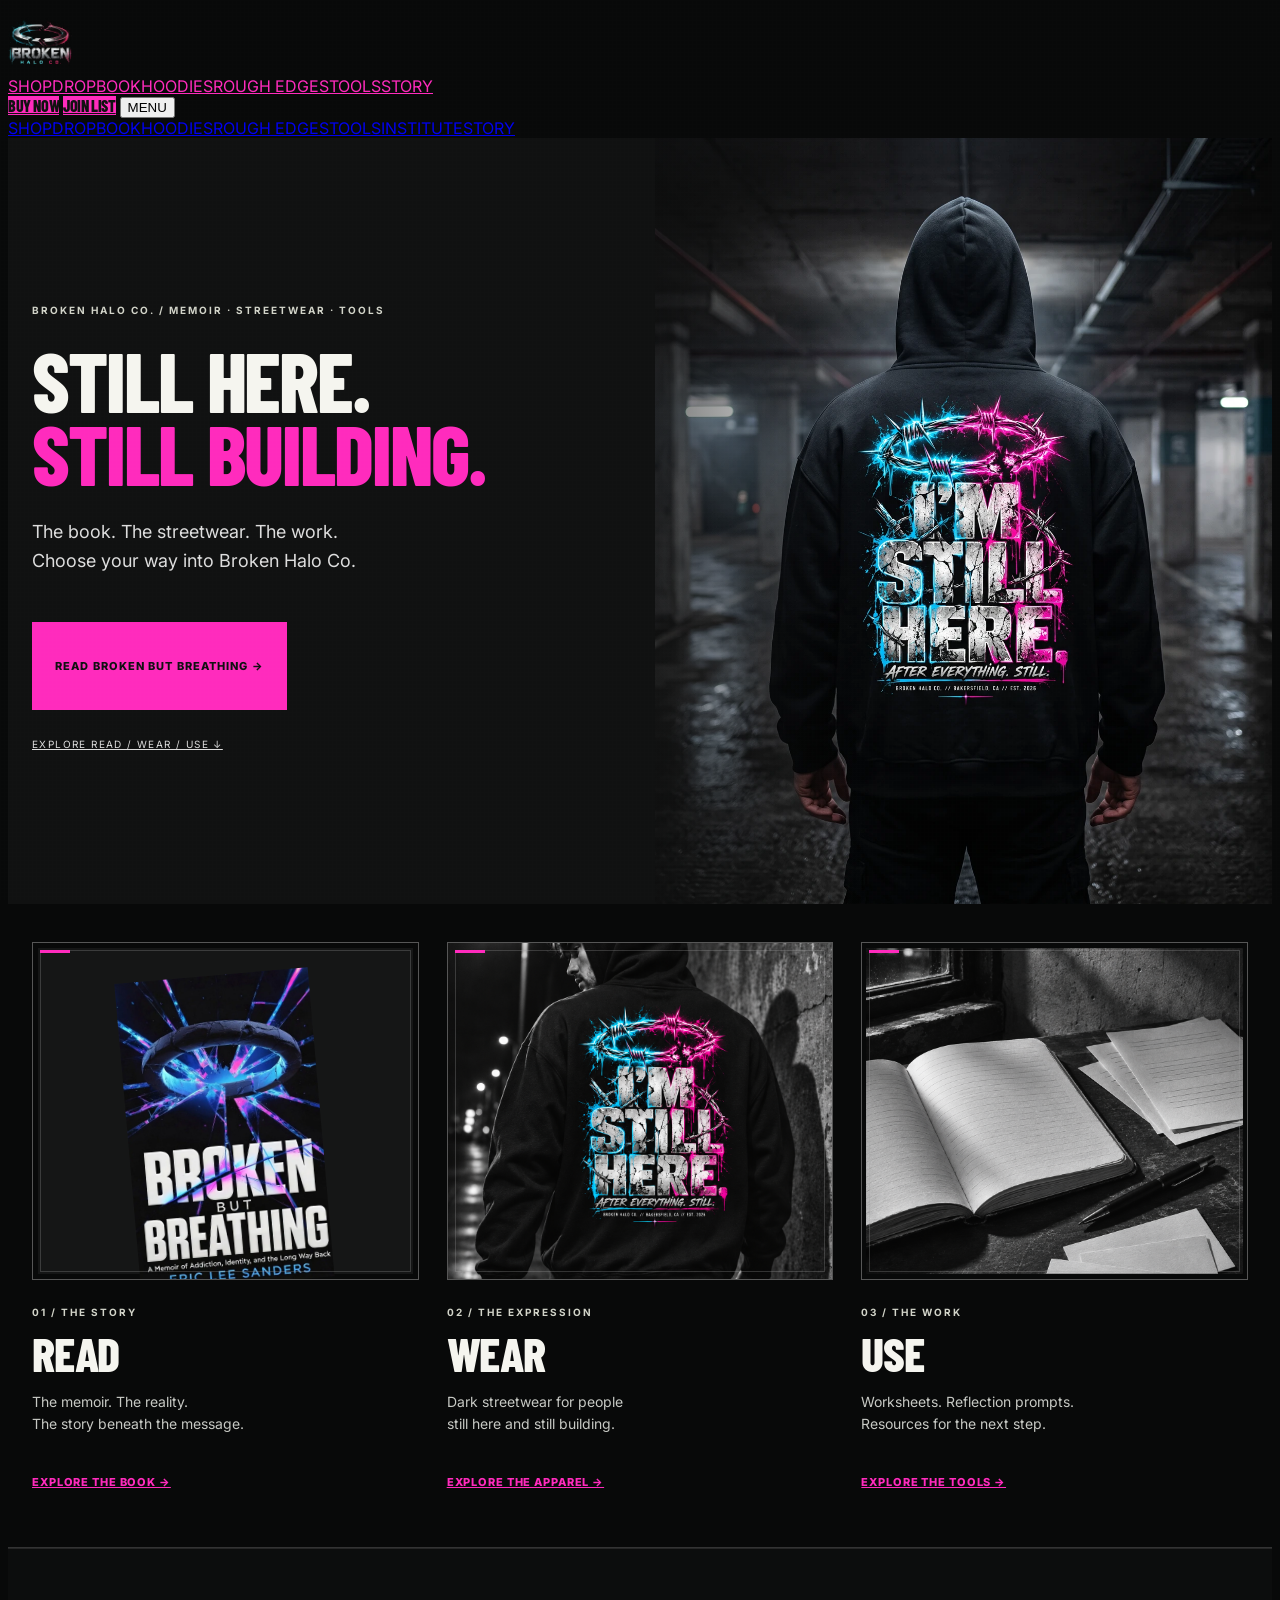
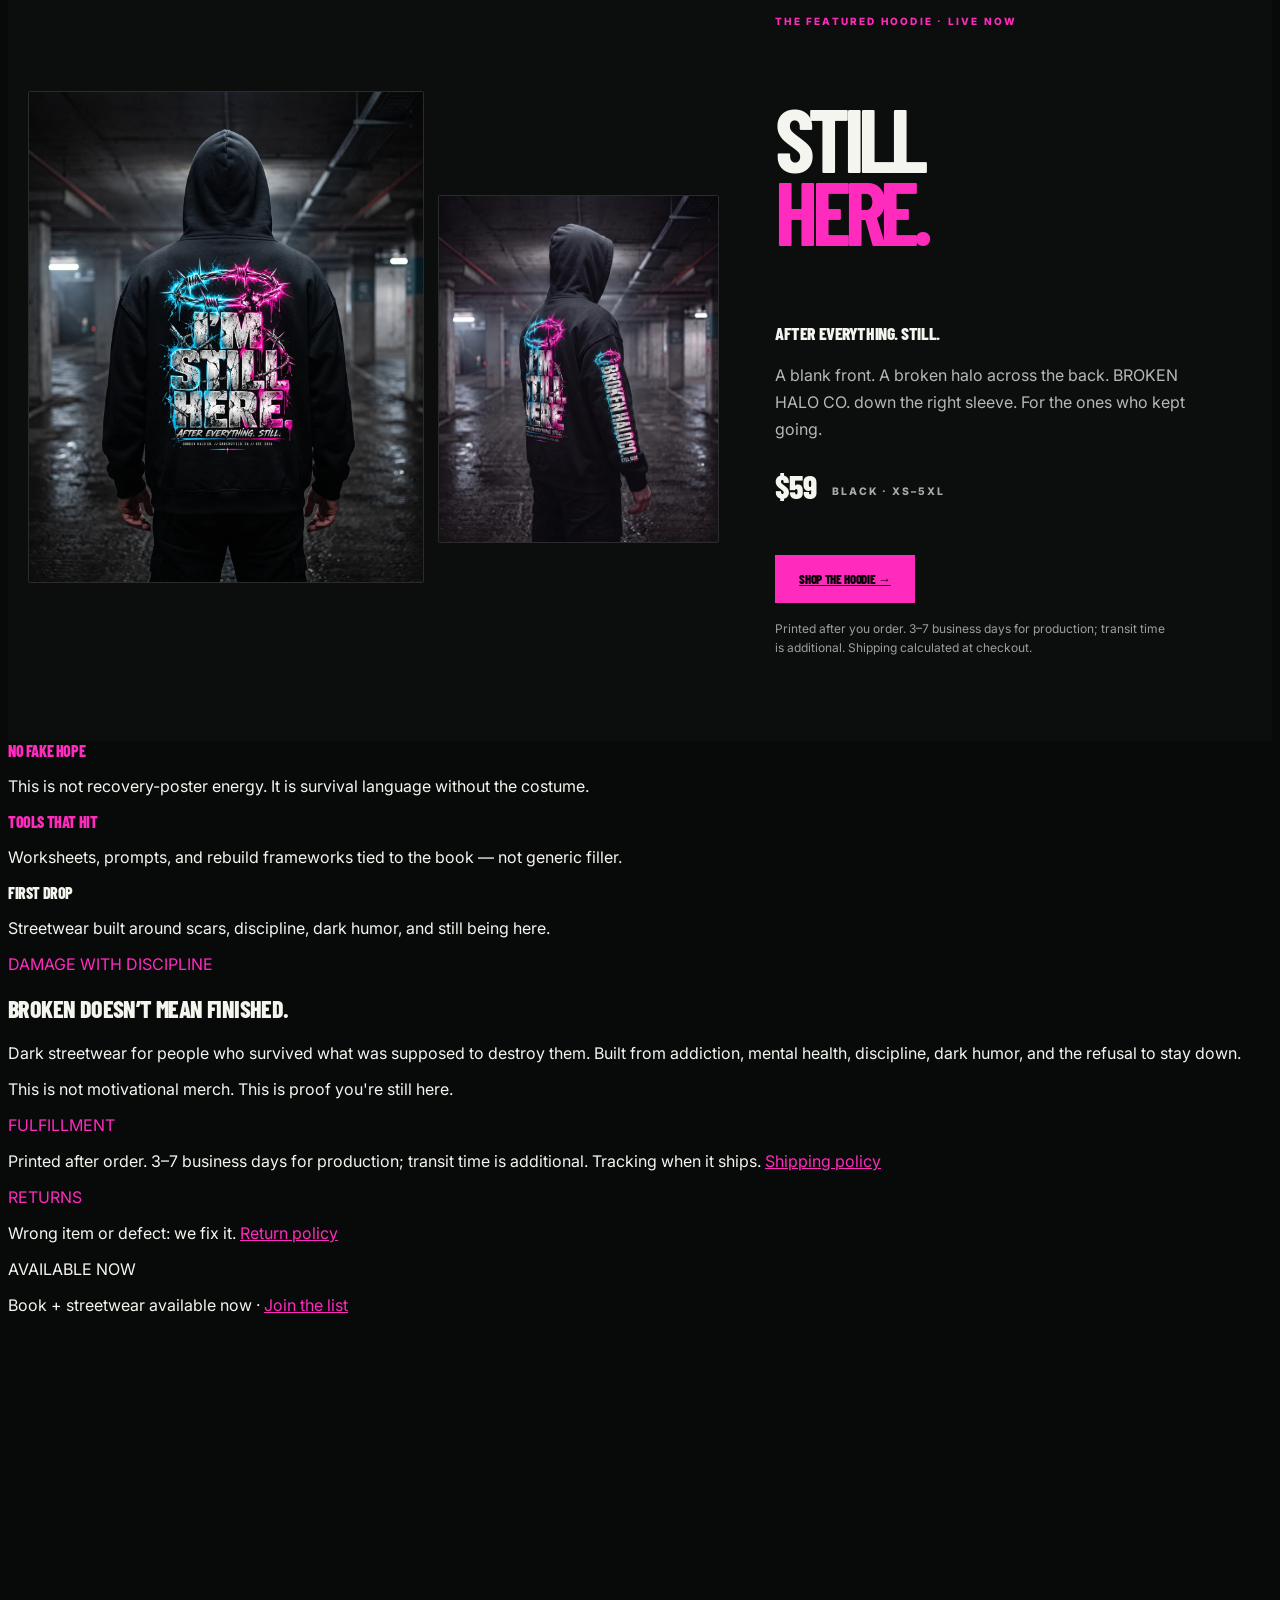
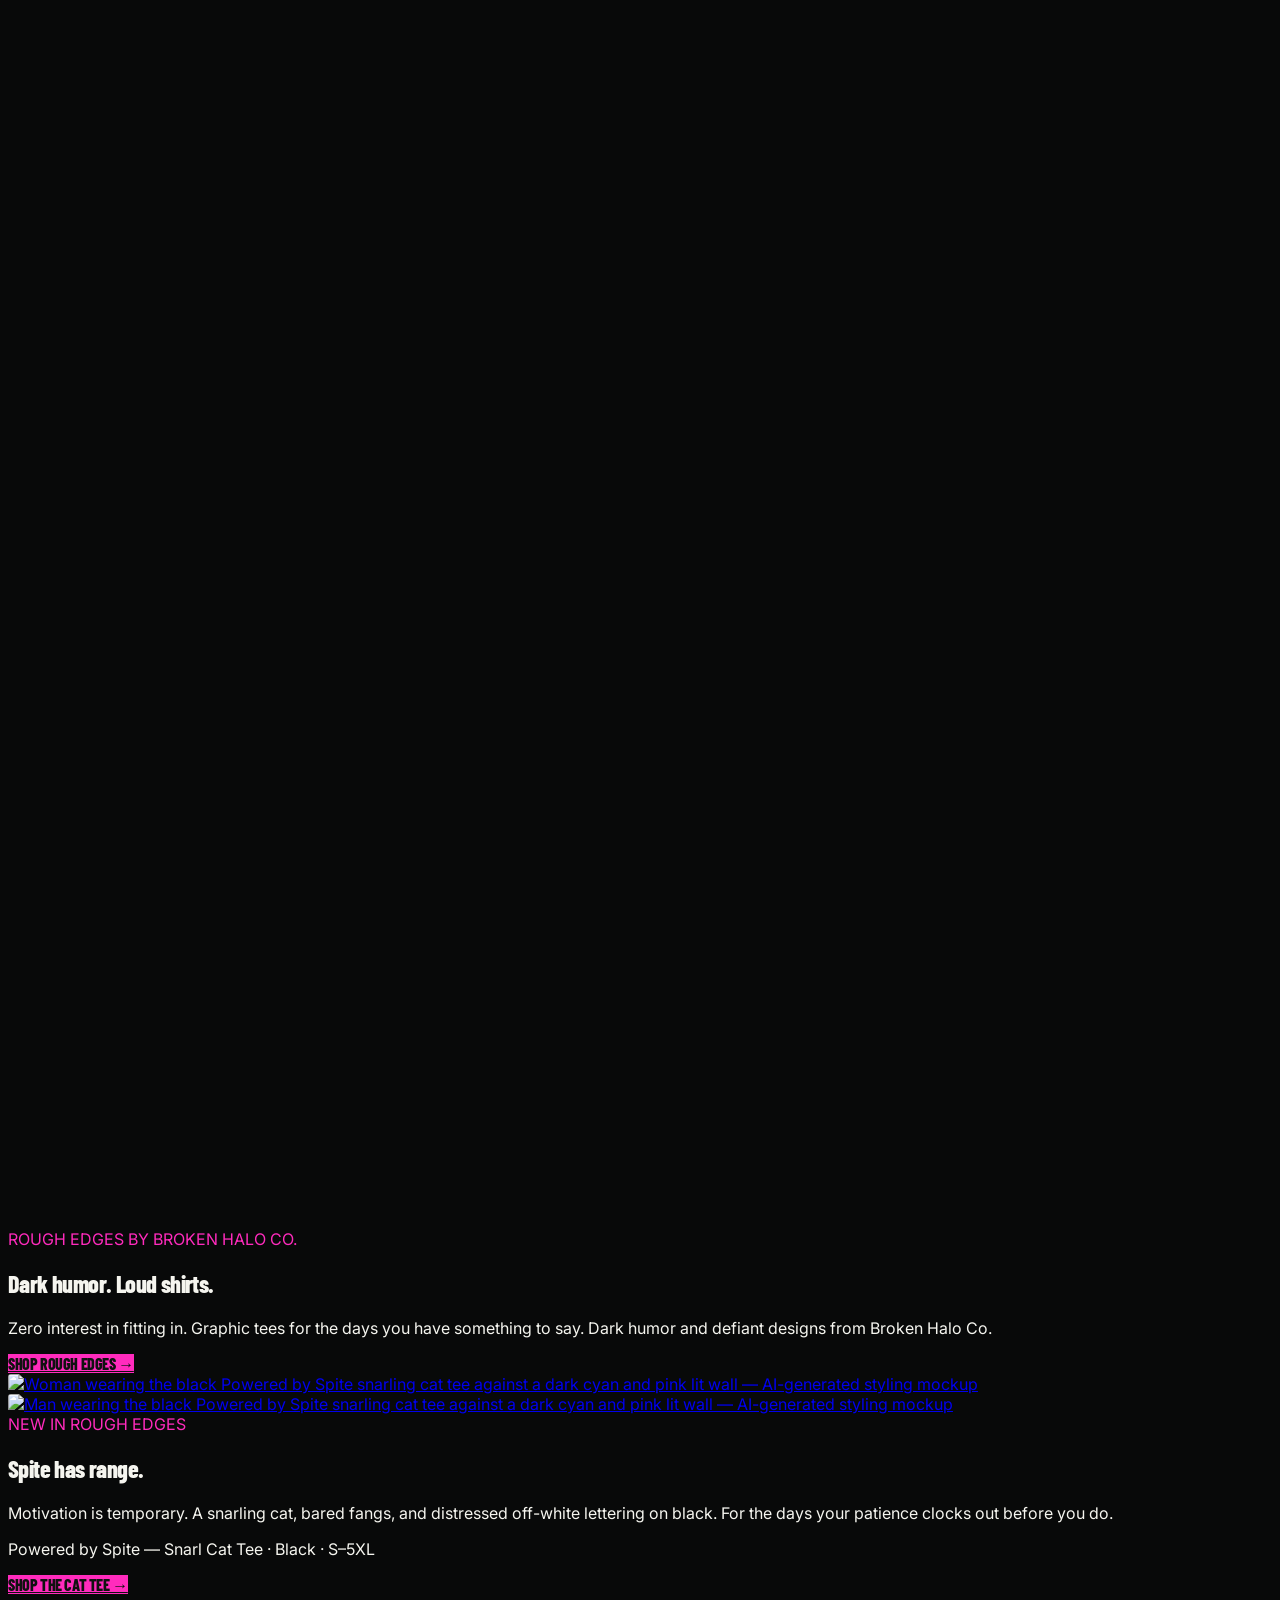
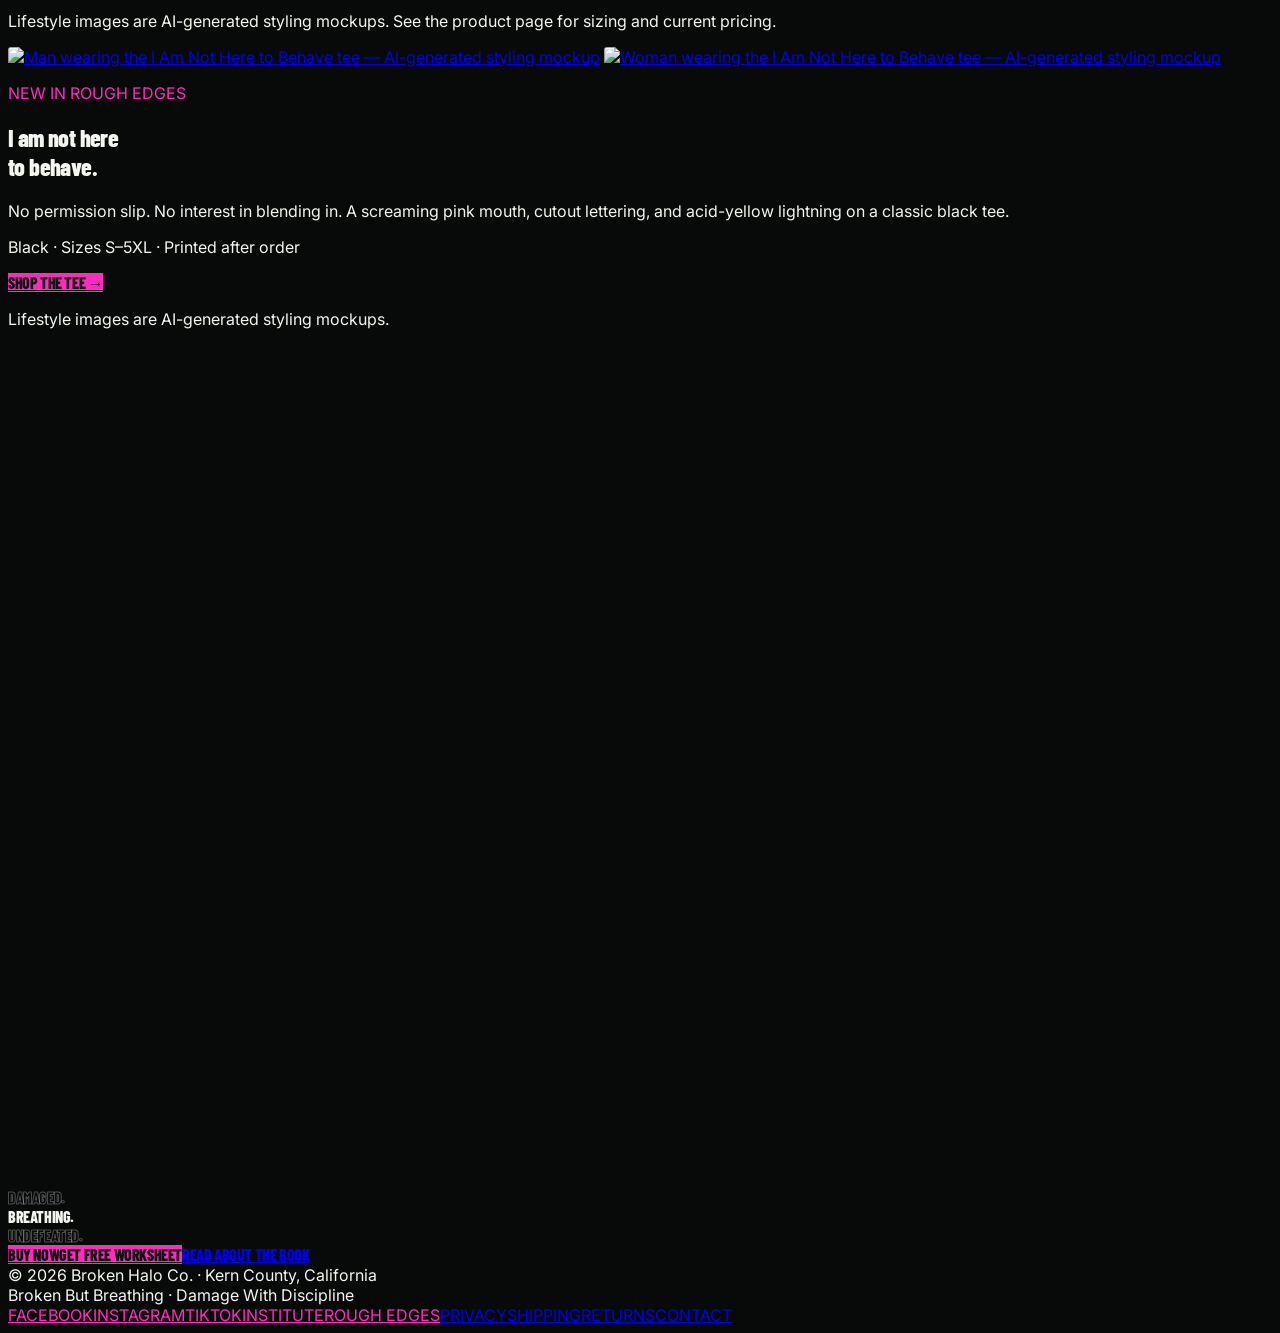
==== commit 7e012491: "Add files via upload" ====
--- a/index.html
+++ b/index.html
@@ -231,9 +231,9 @@
     <section id="book" class="reveal px-5 py-20 sm:px-6 md:py-28"><div class="mx-auto grid max-w-6xl gap-12 lg:grid-cols-[.72fr_1.28fr] lg:items-center"><div class="mx-auto max-w-sm rounded-[1.6rem] border border-white/10 bg-black/50 p-3 shadow-2xl lg:mx-0" id="bookCoverWrap"><img id="bookCoverImage" src="book-cover-front.webp?v=20260723" alt="Broken But Breathing front cover" class="rounded-[1.15rem]" loading="lazy"/></div><div class="space-y-6 text-lg leading-relaxed text-white/70"><div><div class="mb-3 text-xs font-bold tracking-[.3em] text-[#00f0ff]">THE BOOK</div><h2 class="font-display text-5xl font-bold leading-[.92] tracking-[-.07em] sm:text-6xl">A raw memoir about the identity addiction builds.</h2></div><p><strong class="text-white">Broken But Breathing</strong> is not a clean redemption arc. It is a direct look at addiction, shame, relapse, incarceration, leadership, public failure, and the long fight to stop confusing survival patterns with identity.</p><p>This is not a polished redemption story. It is what happened after the excuses stopped working—and I finally had to separate who I was from what happened to me.</p><div class="grid gap-3 pt-2 sm:grid-cols-2"><div class="rounded-2xl border border-white/10 bg-black/35 p-5"><div class="text-[10px] font-bold tracking-[.28em] text-white/40">ISBN</div><div class="mt-1 font-mono text-sm text-white">979-8-2579-5965-3</div></div><div class="rounded-2xl border border-white/10 bg-black/35 p-5"><div class="text-[10px] font-bold tracking-[.28em] text-white/40">PUBLISHED</div><div class="mt-1 font-mono text-sm text-white">July 23, 2026</div></div></div><p id="bookSectionPlaceholder" class="text-sm tracking-[.14em] text-white/40">PAPERBACK OUT NOW</p><div class="flex flex-col gap-3 pt-1 sm:flex-row sm:flex-wrap"><a id="bookSectionAmazon" href="#" target="_blank" rel="noopener noreferrer" class="amazon-cta hidden inline-flex w-full justify-center bg-[#ff2bbd] px-8 py-4 font-display text-sm font-bold tracking-[.22em] text-black transition hover:bg-white sm:w-auto">BUY NOW</a><a id="bookSectionEbook" href="#" target="_blank" rel="noopener noreferrer" class="ebook-cta hidden inline-flex w-full justify-center border border-[#00f0ff] px-8 py-4 font-display text-sm font-bold tracking-[.22em] text-[#00f0ff] transition hover:bg-[#00f0ff] hover:text-black sm:w-auto">GET THE EBOOK</a><a href="#tools" class="inline-flex w-full justify-center border border-white/70 px-8 py-4 font-display text-sm font-bold tracking-[.22em] text-white transition hover:bg-white hover:text-black sm:w-auto">GET THE FREE WORKSHEET</a></div></div></div></section>
 
     <section id="drop" class="reveal border-y border-white/10 bg-zinc-950/70 px-5 py-20 sm:px-6 md:py-24"><div class="mx-auto max-w-7xl"><div class="mb-12 text-center"><div class="mb-3 text-xs font-bold tracking-[.3em] text-[#ff2bbd]">DAMAGE WITH DISCIPLINE</div><h2 class="font-display text-5xl font-bold leading-[.92] tracking-[-.07em] sm:text-6xl">The tees. No filler.</h2><p class="mx-auto mt-5 max-w-2xl text-base leading-relaxed text-white/60">Graphic tees built around survival, dark humor, and the story behind the brand. Printed after you order. Allow 3–7 business days for production before shipment; transit time is additional.</p><p class="mt-4"><a id="shopFirstDropCta" href="https://shop.thebrokenhaloco.com/collections/first-drop" class="inline-flex border border-[#00f0ff] px-6 py-3 font-display text-xs font-bold tracking-[.22em] text-[#00f0ff] transition hover:bg-[#00f0ff] hover:text-black">SHOP THE COLLECTION →</a></p></div><div class="grid gap-5 sm:grid-cols-2 lg:grid-cols-3">
-      <article class="media-card card-hover rounded-[1.7rem] border border-white/10 bg-black/45 p-4" data-shop-key="im-still-here"><div class="mb-5 overflow-hidden rounded-[1.25rem] border border-white/10 bg-[#050507]"><a href="https://shop.thebrokenhaloco.com/products/im-still-here-tee"><img src="https://cdn.shopify.com/s/files/1/0599/8860/7034/files/ninjapod_13245119_f_C1717_51_f.jpg?v=1785800420" alt="I'm Still Here black tee — Broken Halo Co." class="aspect-square w-full object-cover" loading="lazy"/></a></div><div class="px-1 pb-2"><div class="text-[10px] font-bold tracking-[.25em] text-[#00f0ff]">LEAD PIECE · LIVE</div><h3 class="mt-2 font-display text-3xl font-bold tracking-[-.06em]">I'm Still Here</h3><p class="shop-price mt-2 font-display text-lg font-bold tracking-wide text-[#00f0ff]">$54</p><p class="mt-3 text-sm leading-relaxed text-white/58">Simple, heavy, and hard to argue with. Survival without turning it into a speech.</p><a href="https://shop.thebrokenhaloco.com/products/im-still-here-tee" class="shop-product-link mt-6 inline-flex text-xs font-bold tracking-[.22em] text-[#00f0ff]">SHOP THIS PIECE →</a></div></article>
-      <article class="media-card card-hover rounded-[1.7rem] border border-white/10 bg-black/45 p-4" data-shop-key="powered-by-spite"><div class="mb-5 overflow-hidden rounded-[1.25rem] border border-white/10 bg-[#050507]"><a href="https://shop.thebrokenhaloco.com/products/powered-by-spite-1"><img src="https://cdn.shopify.com/s/files/1/0599/8860/7034/files/powered-by-spite-dark-model-1.png?v=1792944398" alt="Powered By Spite black tee — Broken Halo Co." class="aspect-square w-full object-cover" loading="lazy"/></a></div><div class="px-1 pb-2"><div class="text-[10px] font-bold tracking-[.25em] text-[#ff2bbd]">DARK FUEL · LIVE</div><h3 class="mt-2 font-display text-3xl font-bold tracking-[-.06em]">Powered By Spite</h3><p class="shop-price mt-2 font-display text-lg font-bold tracking-wide text-[#00f0ff]">$19.99</p><p class="mt-3 text-sm leading-relaxed text-white/58">Petty energy. Disciplined direction. Rage converted into motion—and properly aimed.</p><a href="https://shop.thebrokenhaloco.com/products/powered-by-spite-1" class="shop-product-link mt-6 inline-flex text-xs font-bold tracking-[.22em] text-[#ff2bbd]">SHOP THIS PIECE →</a></div></article>
-      <article class="media-card card-hover rounded-[1.7rem] border border-white/10 bg-black/45 p-4" data-shop-key="broken-but-breathing"><div class="mb-5 overflow-hidden rounded-[1.25rem] border border-white/10 bg-[#050507]"><a href="https://shop.thebrokenhaloco.com/products/broken-but-breathing-tee"><img src="https://cdn.shopify.com/s/files/1/0599/8860/7034/files/bbb-art-softopen_854606b8-6b5a-4d8c-8e87-a21822d466d4.png?v=1784863449" alt="Broken But Breathing black tee — Broken Halo Co." class="aspect-square w-full object-cover" loading="lazy"/></a></div><div class="px-1 pb-2"><div class="text-[10px] font-bold tracking-[.25em] text-white/45">BOOK TIE-IN · LIVE</div><h3 class="mt-2 font-display text-3xl font-bold tracking-[-.06em]">Broken But Breathing</h3><p class="shop-price mt-2 font-display text-lg font-bold tracking-wide text-[#00f0ff]">$54</p><p class="mt-3 text-sm leading-relaxed text-white/58">Still damaged. Still breathing. Still building. The book's central truth—made wearable.</p><a href="https://shop.thebrokenhaloco.com/products/broken-but-breathing-tee" class="shop-product-link mt-6 inline-flex text-xs font-bold tracking-[.22em] text-white">SHOP THIS PIECE →</a></div></article>
+      <article class="media-card card-hover rounded-[1.7rem] border border-white/10 bg-black/45 p-4" data-shop-key="im-still-here"><div class="mb-5 overflow-hidden rounded-[1.25rem] border border-white/10 bg-[#050507]"><a href="https://shop.thebrokenhaloco.com/products/im-still-here-tee"><img src="assets/still-here-tee-night.png" alt="AI styling image of the current I'm Still Here tee: colored angel graphic against a monochrome night street" class="aspect-square w-full object-cover" loading="lazy"/></a></div><div class="px-1 pb-2"><div class="text-[10px] font-bold tracking-[.25em] text-[#00f0ff]">LEAD PIECE · LIVE</div><h3 class="mt-2 font-display text-3xl font-bold tracking-[-.06em]">I'm Still Here</h3><p class="shop-price mt-2 font-display text-lg font-bold tracking-wide text-[#00f0ff]">$54</p><p class="mt-3 text-sm leading-relaxed text-white/58">Simple, heavy, and hard to argue with. Survival without turning it into a speech.</p><a href="https://shop.thebrokenhaloco.com/products/im-still-here-tee" class="shop-product-link mt-6 inline-flex text-xs font-bold tracking-[.22em] text-[#00f0ff]">SHOP THIS PIECE →</a></div></article>
+      <article class="media-card card-hover rounded-[1.7rem] border border-white/10 bg-black/45 p-4" data-shop-key="powered-by-spite"><div class="mb-5 overflow-hidden rounded-[1.25rem] border border-white/10 bg-[#050507]"><a href="https://shop.thebrokenhaloco.com/products/powered-by-spite-1"><img src="assets/spite-tee-night.png" alt="AI styling image of the current Powered by Spite tee: colored can graphic against a monochrome night street" class="aspect-square w-full object-cover" loading="lazy"/></a></div><div class="px-1 pb-2"><div class="text-[10px] font-bold tracking-[.25em] text-[#ff2bbd]">DARK FUEL · LIVE</div><h3 class="mt-2 font-display text-3xl font-bold tracking-[-.06em]">Powered By Spite</h3><p class="shop-price mt-2 font-display text-lg font-bold tracking-wide text-[#00f0ff]">$19.99</p><p class="mt-3 text-sm leading-relaxed text-white/58">Petty energy. Disciplined direction. Rage converted into motion—and properly aimed.</p><a href="https://shop.thebrokenhaloco.com/products/powered-by-spite-1" class="shop-product-link mt-6 inline-flex text-xs font-bold tracking-[.22em] text-[#ff2bbd]">SHOP THIS PIECE →</a></div></article>
+      <article class="media-card card-hover rounded-[1.7rem] border border-white/10 bg-black/45 p-4" data-shop-key="broken-but-breathing"><div class="mb-5 overflow-hidden rounded-[1.25rem] border border-white/10 bg-[#050507]"><a href="https://shop.thebrokenhaloco.com/products/broken-but-breathing-tee"><img src="assets/broken-but-breathing-tee-night.png" alt="AI styling image of the current Broken But Breathing tee: colored skull and heart graphic against a monochrome night street" class="aspect-square w-full object-cover" loading="lazy"/></a></div><div class="px-1 pb-2"><div class="text-[10px] font-bold tracking-[.25em] text-white/45">BOOK TIE-IN · LIVE</div><h3 class="mt-2 font-display text-3xl font-bold tracking-[-.06em]">Broken But Breathing</h3><p class="shop-price mt-2 font-display text-lg font-bold tracking-wide text-[#00f0ff]">$54</p><p class="mt-3 text-sm leading-relaxed text-white/58">Still damaged. Still breathing. Still building. The book's central truth—made wearable.</p><a href="https://shop.thebrokenhaloco.com/products/broken-but-breathing-tee" class="shop-product-link mt-6 inline-flex text-xs font-bold tracking-[.22em] text-white">SHOP THIS PIECE →</a></div></article>
     </div>
    <p class="mt-12 text-center text-sm text-white/45">Seven tees + the STILL HERE. hoodie · Printed after order · 3–7 business days for production · <a class="text-[#00f0ff] hover:underline" href="https://shop.thebrokenhaloco.com/">Open the store</a></p>
     </div></section>
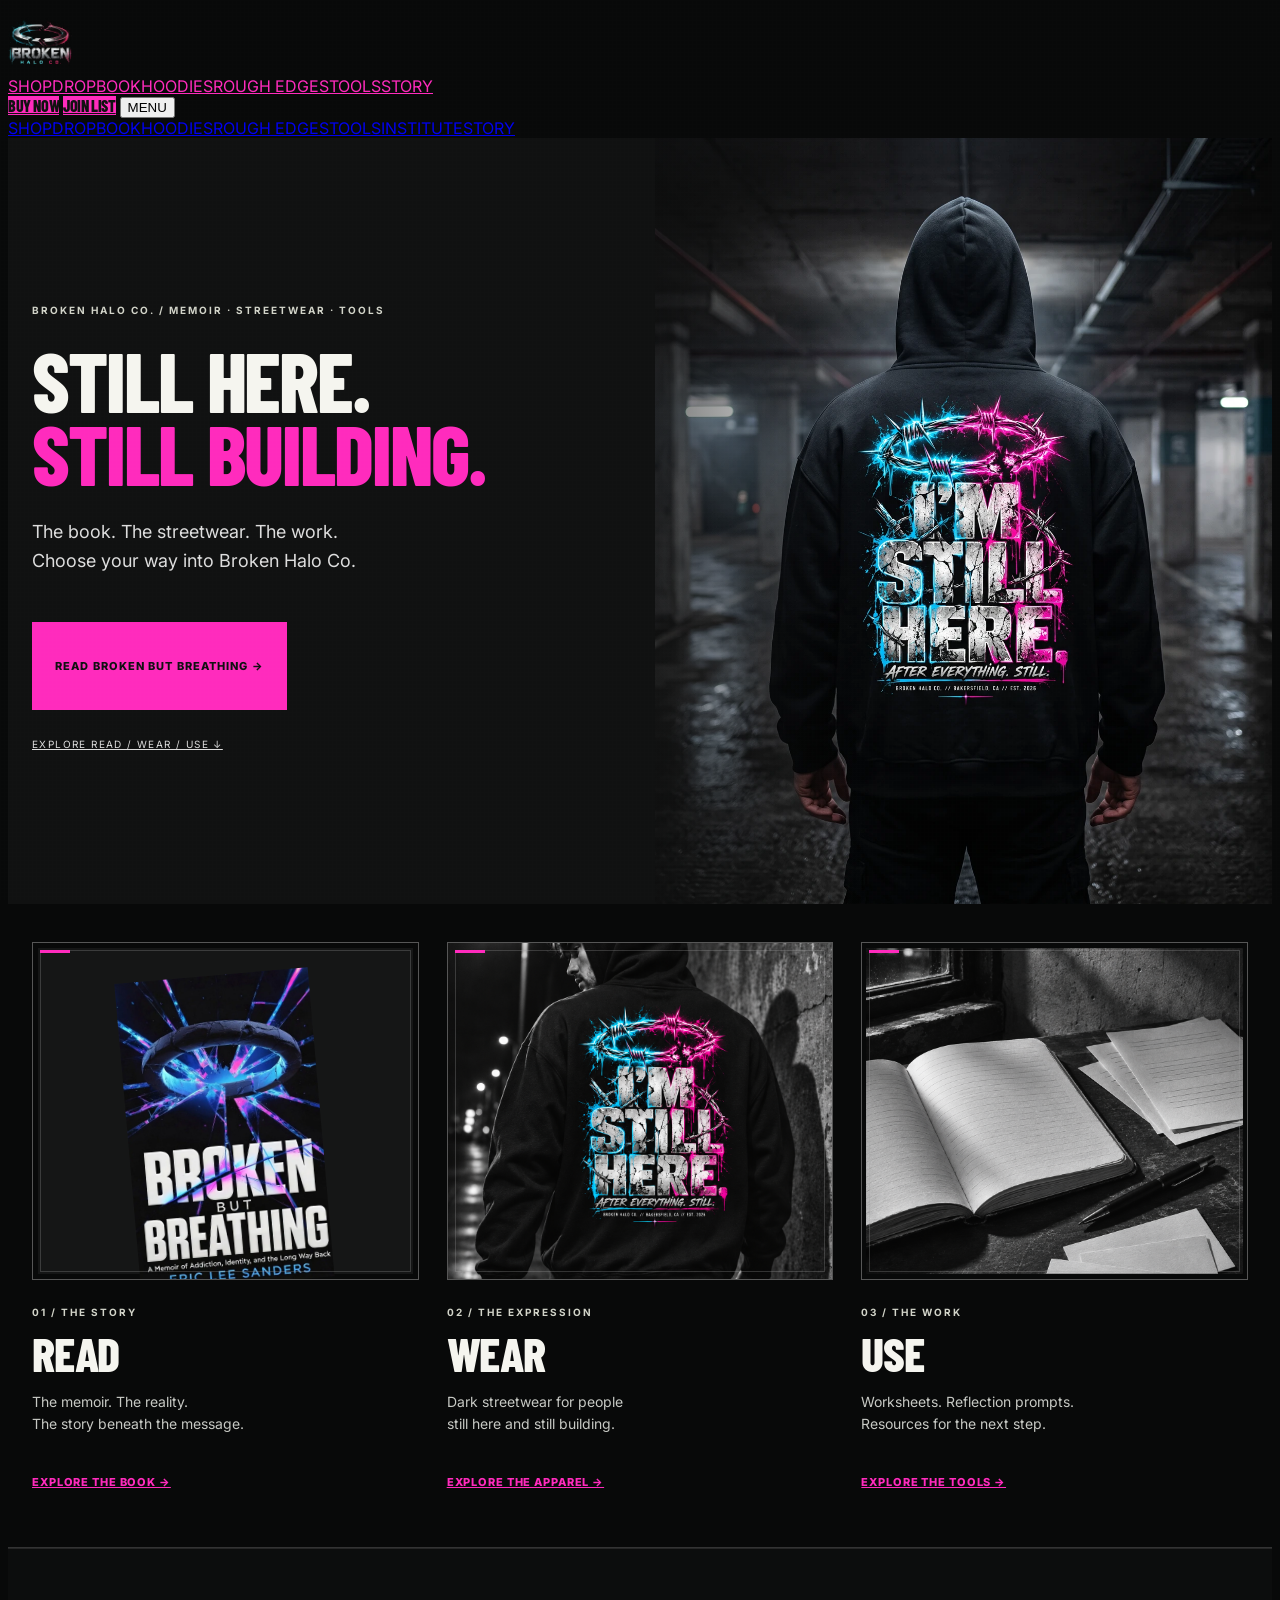
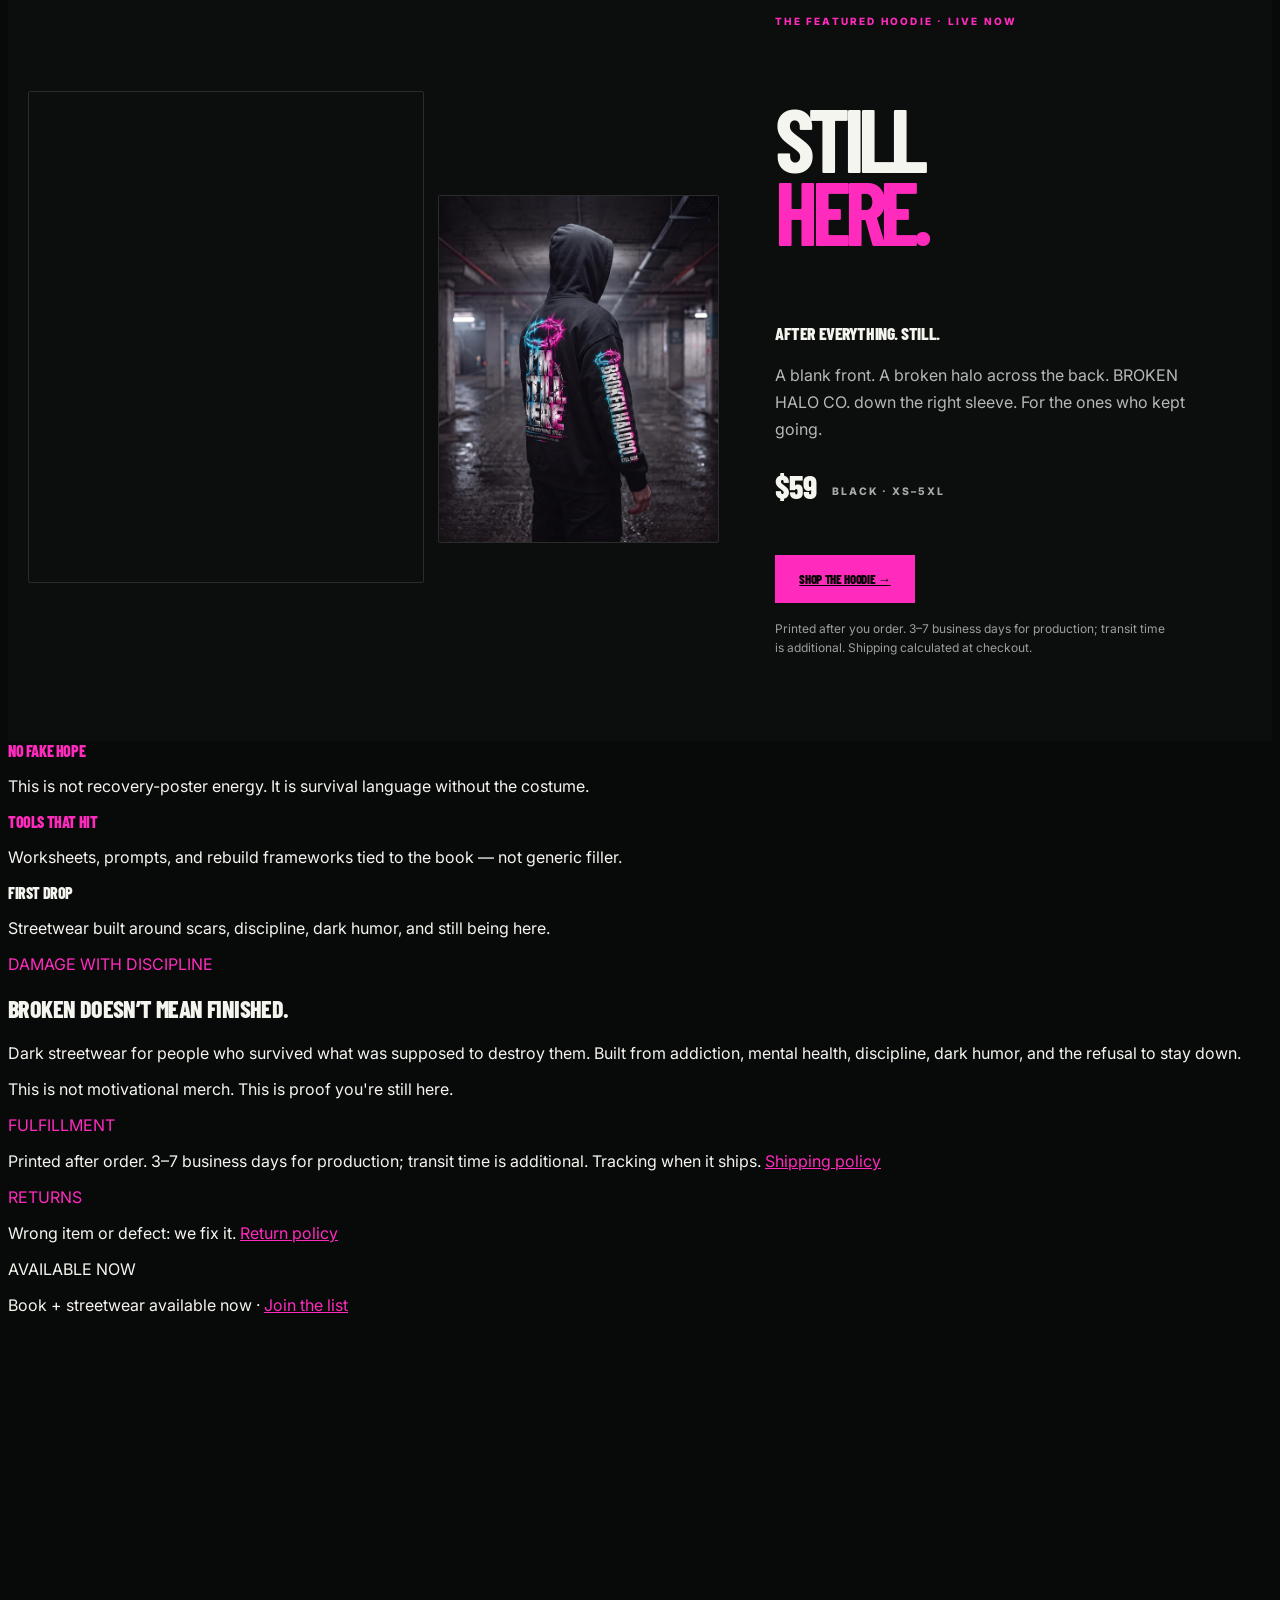
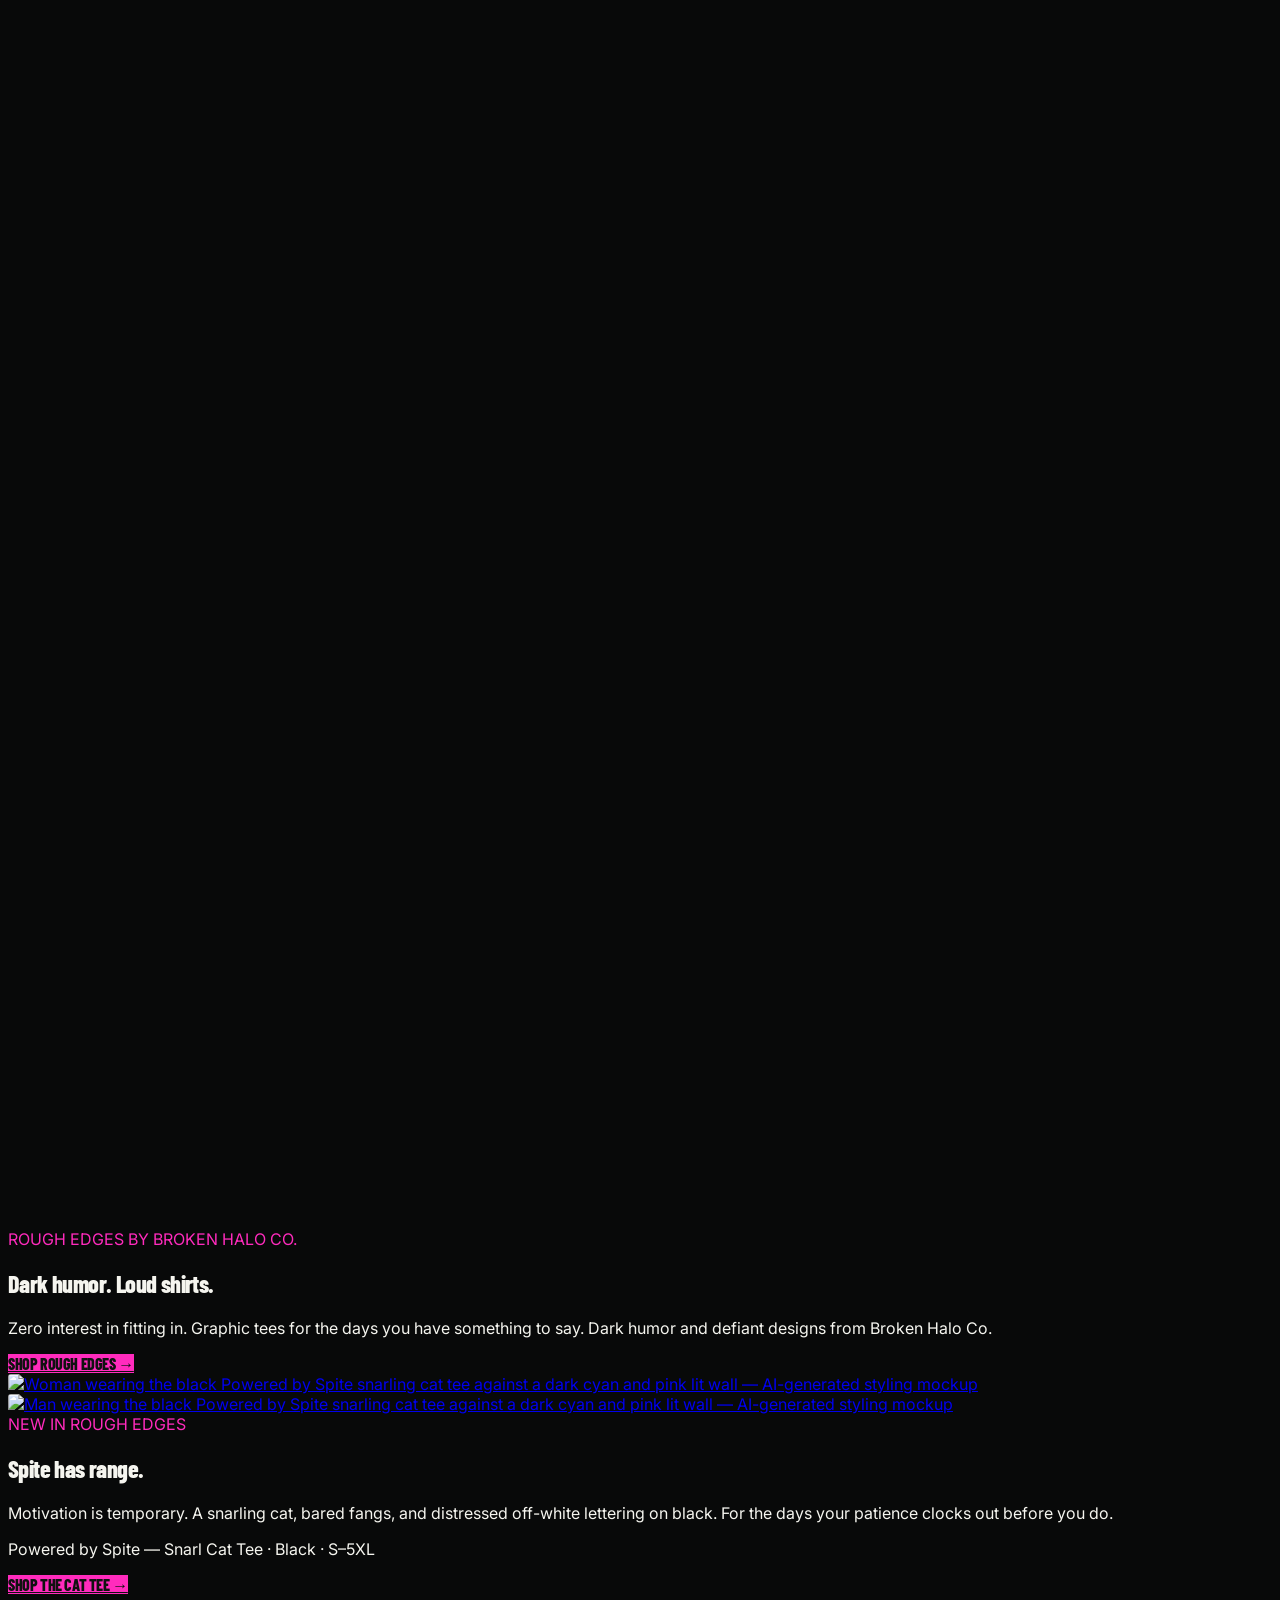
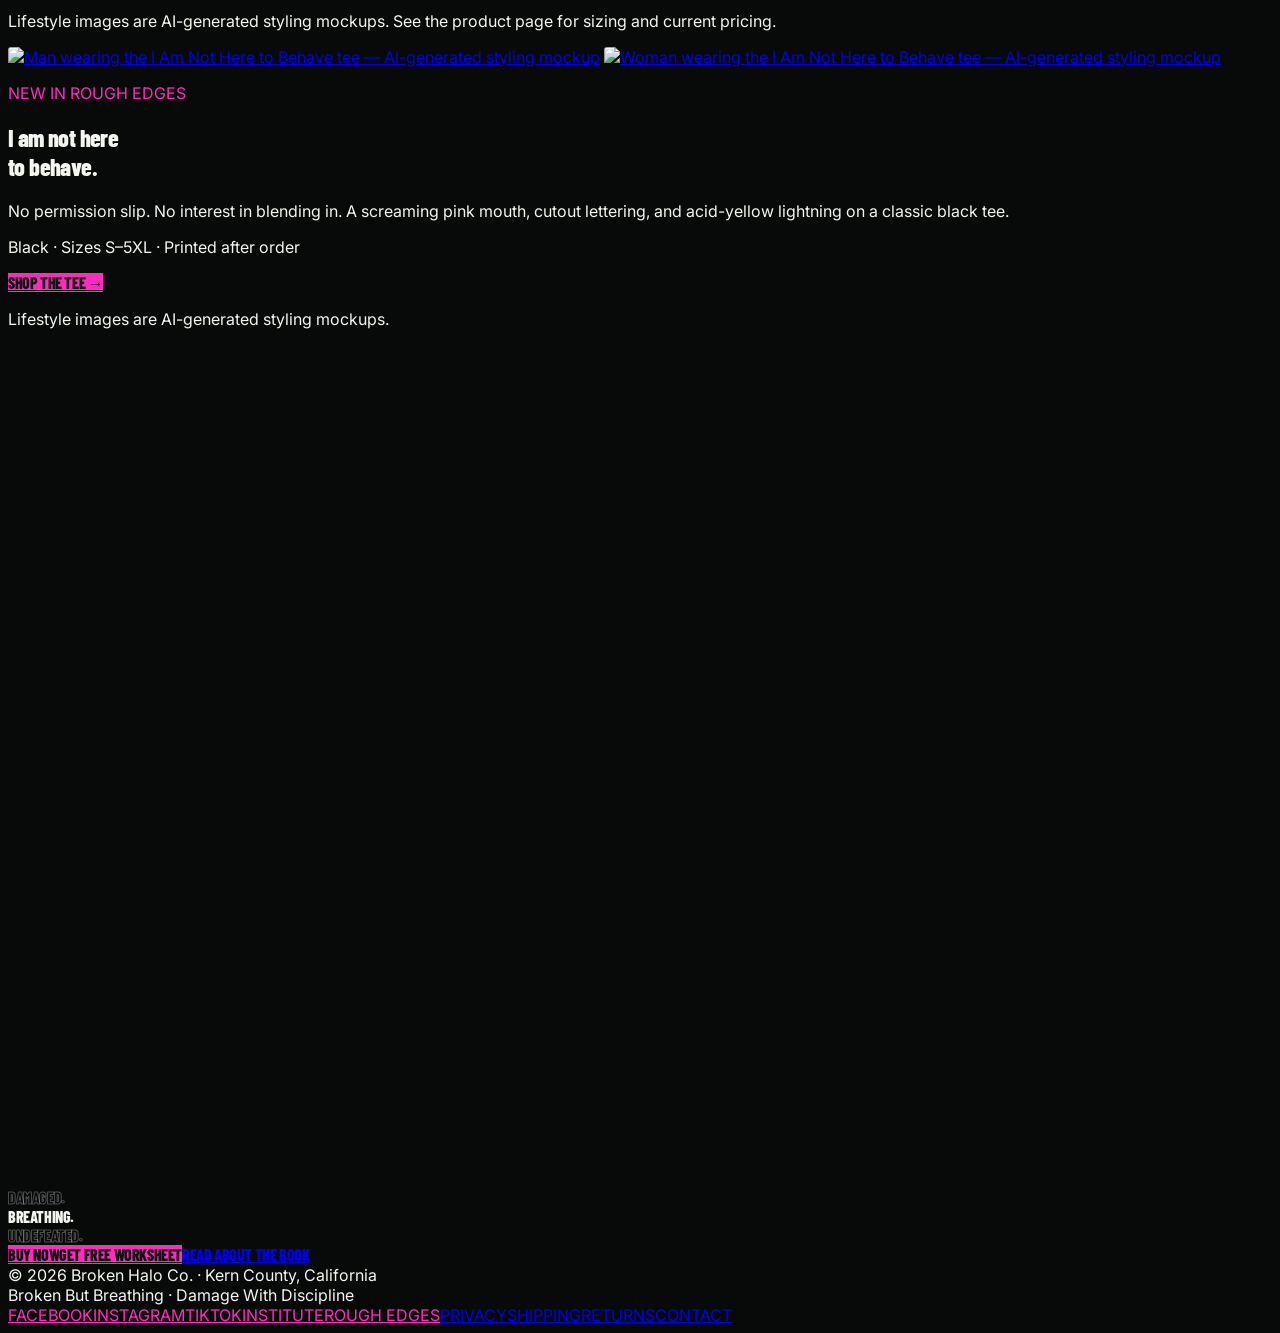
==== commit dadf20be: "Refresh social preview with monochrome streetwear campaign" ====
--- a/index.html
+++ b/index.html
@@ -1,161 +1,164 @@
-<!DOCTYPE html>
-<html lang="en">
-<head>
-  <meta charset="UTF-8" />
-  <meta name="viewport" content="width=device-width, initial-scale=1.0" />
-  <link rel="icon" href="/favicon-32.png?v=20260719" type="image/png" />
-  <link rel="icon" href="/favicon.svg" type="image/svg+xml" />
-  <link rel="apple-touch-icon" href="/logo.png?v=20260719" />
-  <!-- Google tag (gtag.js) -->
-  <script async src="https://www.googletagmanager.com/gtag/js?id=G-BVKDQLWKW7"></script>
-  <script>
-    window.dataLayer = window.dataLayer || [];
-    function gtag(){dataLayer.push(arguments);}
-    gtag('js', new Date());
-    gtag('config', 'G-BVKDQLWKW7');
-  </script>
-  <link rel="preload" as="image" href="/book-cover-front.webp?v=20260723" />
-  <title>Broken Halo Co. | Broken But Breathing — Memoir + Dark Streetwear</title>
-  <meta name="description" content="Broken Halo Co. is the home of Broken But Breathing by Eric Lee Sanders: a raw memoir, practical recovery tools, identity-centered education, and dark streetwear for people still here." />
-  <meta name="theme-color" content="#09090b" />
-  <link rel="canonical" href="https://thebrokenhaloco.com/" />
-  <meta name="robots" content="index,follow,max-image-preview:large" />
-  <meta name="author" content="Eric Lee Sanders" />
-  <meta name="keywords" content="Broken Halo Co, Broken But Breathing, recovery streetwear, sober not soft, addiction memoir, Eric Lee Sanders, mental health clothing, dark streetwear, Kern County" />
-  <script type="application/ld+json">
-  {
-    "@context": "https://schema.org",
-    "@graph": [
-      {
-        "@type": "Organization",
-        "@id": "https://thebrokenhaloco.com/#org",
-        "name": "Broken Halo Co.",
-        "url": "https://thebrokenhaloco.com/",
-        "logo": "https://thebrokenhaloco.com/logo.png",
-        "sameAs": [
-          "https://shop.thebrokenhaloco.com/",
-          "https://www.facebook.com/1168411286344908",
-          "https://www.instagram.com/thebrokenhaloco/",
-          "https://www.tiktok.com/@broken.halo.co"
-        ],
-        "founder": {
-          "@type": "Person",
-          "name": "Eric Lee Sanders",
-          "jobTitle": "SUDCC II"
-        },
-        "description": "Dark streetwear and recovery-aware brand behind the memoir Broken But Breathing. Damage with discipline."
-      },
-      {
-        "@type": "WebSite",
-        "@id": "https://thebrokenhaloco.com/#website",
-        "url": "https://thebrokenhaloco.com/",
-        "name": "Broken Halo Co.",
-        "publisher": { "@id": "https://thebrokenhaloco.com/#org" },
-        "inLanguage": "en-US"
-      },
-      {
-        "@type": "Book",
-        "name": "Broken But Breathing",
-        "author": {
-          "@type": "Person",
-          "name": "Eric Lee Sanders"
-        },
-        "isbn": "9798257959653",
-        "bookFormat": "https://schema.org/Paperback",
-        "inLanguage": "en",
-        "genre": "Memoir",
-        "description": "A raw memoir of identity, addiction, and what survives — by Eric Lee Sanders.",
-        "datePublished": "2026-07-23",
-        "publisher": { "@id": "https://thebrokenhaloco.com/#org" },
-        "image": "https://thebrokenhaloco.com/book-cover-front.webp",
-        "url": "https://thebrokenhaloco.com/#book"
-      },
-      {
-        "@type": "Store",
-        "name": "Broken Halo Co. First Drop",
-        "url": "https://shop.thebrokenhaloco.com/",
-        "parentOrganization": { "@id": "https://thebrokenhaloco.com/#org" },
-        "description": "Dark streetwear: the STILL HERE. hoodie, I'm Still Here, Powered By Spite, and Broken But Breathing graphic tees."
-      }
-    ]
-  }
-  </script>
-  <meta property="og:title" content="Broken Halo Co. | Broken But Breathing" />
-  <meta property="og:description" content="A raw memoir, free tools, and dark streetwear for people still here. Mental health, survival, discipline." />
-  <meta property="og:type" content="website" />
-  <meta property="og:url" content="https://thebrokenhaloco.com/" />
- <meta property="og:image" content="https://thebrokenhaloco.com/assets/broken-halo-social-preview.png" />
-<meta name="twitter:card" content="summary_large_image" />
-<meta name="twitter:title" content="Broken Halo Co. | Broken But Breathing" />
-<meta name="twitter:description" content="Damage With Discipline. No fake positivity. Just the truth about surviving." />
-<meta name="twitter:image" content="https://thebrokenhaloco.com/assets/broken-halo-social-preview.png" />
-<meta property="og:image:secure_url" content="https://thebrokenhaloco.com/assets/broken-halo-social-preview.png" />
-<meta property="og:image:type" content="image/png" />
-<meta property="og:image:alt" content="Broken Halo Co. — Broken But Breathing. I'm Still Here." />
-  <link rel="preconnect" href="https://fonts.gstatic.com" crossorigin />
-  <link href="https://fonts.googleapis.com/css2?family=Barlow+Condensed:wght@600;700;800;900&family=Inter:wght@400;500;600;700;800&family=Space+Grotesk:wght@500;600;700&display=swap" rel="stylesheet" />
-  <script src="https://cdn.tailwindcss.com"></script>
-  <style>
-    :root{--cyan:#00f0ff;--pink:#ff2bbd;--bg:#09090b}
-    html{scroll-behavior:smooth}
-    body{font-family:Inter,system-ui,-apple-system,BlinkMacSystemFont,"Segoe UI",sans-serif;background:radial-gradient(circle at top left,rgba(0,240,255,.16),transparent 28rem),radial-gradient(circle at 80% 10%,rgba(255,43,189,.12),transparent 26rem),var(--bg)}
-    .font-display{font-family:"Space Grotesk",Inter,system-ui,sans-serif}
-    .halo-glow{filter:drop-shadow(0 0 18px rgba(0,240,255,.46))}
-    .pink-glow{filter:drop-shadow(0 0 18px rgba(255,43,189,.36))}
-    .grain:before{content:"";position:fixed;inset:0;pointer-events:none;z-index:50;opacity:.2;background-image:linear-gradient(rgba(255,255,255,.025) 1px,transparent 1px),linear-gradient(90deg,rgba(255,255,255,.018) 1px,transparent 1px);background-size:4px 4px;mix-blend-mode:screen}
-    .outline-text{color:transparent;-webkit-text-stroke:1px rgba(255,255,255,.28);text-stroke:1px rgba(255,255,255,.28)}
-    .card-hover{transition:transform .2s ease,border-color .2s ease,background-color .2s ease}
-    .card-hover:hover{transform:translateY(-4px);border-color:rgba(0,240,255,.45)}
-    .reveal{opacity:0;transform:translateY(20px);transition:opacity .7s ease,transform .7s ease}
-    .reveal.visible{opacity:1;transform:translateY(0)}
-    .count-box{font-variant-numeric:tabular-nums}
-    .media-card img{background:#050507}
-    .hp-field{position:absolute;left:-5000px;width:1px;height:1px;overflow:hidden}
-
-    .grid > *{min-width:0}
-    @media(min-width:1024px){#top > section:first-child h1{font-size:clamp(3rem,6.5vw,6rem)}}
-    @media(max-width:639px){#top > section:first-child h1{font-size:clamp(2rem,12vw,4.6rem)}#top > section:last-child .font-display{font-size:clamp(1.5rem,10vw,4rem)}#top > section:last-child a.font-display{font-size:.75rem}#top > section:first-child .rounded-full{max-width:100%;font-size:9px;letter-spacing:.12em}#top > section:first-child .rounded-full span{font-size:10px;letter-spacing:.1em}.hoodie-price span{display:block;margin-left:0;margin-top:.3rem}}
-    @media(max-width:1279px){#navAmazon{display:none}}
-    #hoodies{scroll-margin-top:6rem}
-    .hoodie-feature{padding:3.5rem 1.25rem 4.5rem;border-top:1px solid #ffffff1a;background:linear-gradient(115deg,#08090c,#11101a 70%,#0d090e)}
-    .hoodie-layout{max-width:1280px;margin:auto;display:grid;grid-template-columns:1.45fr 1fr;gap:3.5rem;align-items:center}
-    .hoodie-photos{display:grid;grid-template-columns:1.2fr .85fr;gap:14px;align-items:center;min-width:0}
-    .hoodie-photos a{display:block;overflow:hidden;border:1px solid #ffffff20;border-radius:18px}
-    .hoodie-photos img{display:block;width:100%;height:auto}
-    .hoodie-detail{margin-top:4rem}
-    .hoodie-eyebrow{color:var(--pink);font-size:10px;font-weight:800;letter-spacing:.22em;margin-bottom:1.25rem}
-    .hoodie-copy h2{font-size:clamp(4.5rem,7vw,7rem);font-weight:700;line-height:.82;letter-spacing:-.07em}
-    .hoodie-copy h2 span{color:var(--cyan)}
-    .hoodie-tagline{margin-top:1.5rem;font-size:1.1rem;font-weight:700;letter-spacing:.04em}
-    .hoodie-description{margin-top:1rem;color:#ffffffb3;font-size:1rem;line-height:1.7;max-width:27rem}
-    .hoodie-price{margin-top:1.5rem;font-size:2rem;font-weight:700}
-    .hoodie-price span{display:inline-block;vertical-align:middle;margin-left:.7rem;font-family:Inter,sans-serif;font-size:.65rem;letter-spacing:.18em;color:#ffffffa6}
-    .hoodie-shop{display:inline-flex;justify-content:center;margin-top:1.1rem;padding:1rem 1.5rem;background:var(--cyan);color:#000;font-size:.8rem;font-weight:700;letter-spacing:.16em;transition:background .2s}
-    .hoodie-shop:hover{background:#fff}
-    .hoodie-shipping{margin-top:1rem;color:#ffffff99;font-size:.75rem;line-height:1.6;max-width:25rem}
-    a:focus-visible,button:focus-visible{outline:2px solid var(--cyan);outline-offset:5px}
-    @media(max-width:899px){.hoodie-layout{grid-template-columns:1fr;gap:2rem;max-width:640px}.hoodie-detail{margin-top:2rem}.hoodie-copy h2{font-size:5rem}.hoodie-shop{width:100%}.hoodie-feature{padding-top:2rem}}
-    .hoodie-layout > *{min-width:0}
-    @media(max-width:639px){main h2.font-display{font-size:clamp(1.8rem,9vw,3rem)}main h3.font-display{font-size:clamp(1.25rem,7vw,1.875rem)}.hoodie-copy h2.font-display{font-size:17vw}#toolsForm button{font-size:.65rem;letter-spacing:.12em;padding-left:.75rem;padding-right:.75rem}main a,main button{overflow-wrap:anywhere}}
-    @media(prefers-reduced-motion:reduce){html{scroll-behavior:auto}.reveal{transition:none;transform:none}.card-hover{transition:none}}
+<!DOCTYPE html>
+<html lang="en">
+<head>
+  <meta charset="UTF-8" />
+  <meta name="viewport" content="width=device-width, initial-scale=1.0" />
+  <link rel="icon" href="/favicon-32.png?v=20260719" type="image/png" />
+  <link rel="icon" href="/favicon.svg" type="image/svg+xml" />
+  <link rel="apple-touch-icon" href="/logo.png?v=20260719" />
+  <!-- Google tag (gtag.js) -->
+  <script async src="https://www.googletagmanager.com/gtag/js?id=G-BVKDQLWKW7"></script>
+  <script>
+    window.dataLayer = window.dataLayer || [];
+    function gtag(){dataLayer.push(arguments);}
+    gtag('js', new Date());
+    gtag('config', 'G-BVKDQLWKW7');
+  </script>
+  <link rel="preload" as="image" href="/book-cover-front.webp?v=20260723" />
+  <title>Broken Halo Co. | Broken But Breathing — Memoir + Dark Streetwear</title>
+  <meta name="description" content="Broken Halo Co. is the home of Broken But Breathing by Eric Lee Sanders: a raw memoir, practical recovery tools, identity-centered education, and dark streetwear for people still here." />
+  <meta name="theme-color" content="#09090b" />
+  <link rel="canonical" href="https://thebrokenhaloco.com/" />
+  <meta name="robots" content="index,follow,max-image-preview:large" />
+  <meta name="author" content="Eric Lee Sanders" />
+  <meta name="keywords" content="Broken Halo Co, Broken But Breathing, recovery streetwear, sober not soft, addiction memoir, Eric Lee Sanders, mental health clothing, dark streetwear, Kern County" />
+  <script type="application/ld+json">
+  {
+    "@context": "https://schema.org",
+    "@graph": [
+      {
+        "@type": "Organization",
+        "@id": "https://thebrokenhaloco.com/#org",
+        "name": "Broken Halo Co.",
+        "url": "https://thebrokenhaloco.com/",
+        "logo": "https://thebrokenhaloco.com/logo.png",
+        "sameAs": [
+          "https://shop.thebrokenhaloco.com/",
+          "https://www.facebook.com/1168411286344908",
+          "https://www.instagram.com/thebrokenhaloco/",
+          "https://www.tiktok.com/@broken.halo.co"
+        ],
+        "founder": {
+          "@type": "Person",
+          "name": "Eric Lee Sanders",
+          "jobTitle": "SUDCC II"
+        },
+        "description": "Dark streetwear and recovery-aware brand behind the memoir Broken But Breathing. Damage with discipline."
+      },
+      {
+        "@type": "WebSite",
+        "@id": "https://thebrokenhaloco.com/#website",
+        "url": "https://thebrokenhaloco.com/",
+        "name": "Broken Halo Co.",
+        "publisher": { "@id": "https://thebrokenhaloco.com/#org" },
+        "inLanguage": "en-US"
+      },
+      {
+        "@type": "Book",
+        "name": "Broken But Breathing",
+        "author": {
+          "@type": "Person",
+          "name": "Eric Lee Sanders"
+        },
+        "isbn": "9798257959653",
+        "bookFormat": "https://schema.org/Paperback",
+        "inLanguage": "en",
+        "genre": "Memoir",
+        "description": "A raw memoir of identity, addiction, and what survives — by Eric Lee Sanders.",
+        "datePublished": "2026-07-23",
+        "publisher": { "@id": "https://thebrokenhaloco.com/#org" },
+        "image": "https://thebrokenhaloco.com/book-cover-front.webp",
+        "url": "https://thebrokenhaloco.com/#book"
+      },
+      {
+        "@type": "Store",
+        "name": "Broken Halo Co. First Drop",
+        "url": "https://shop.thebrokenhaloco.com/",
+        "parentOrganization": { "@id": "https://thebrokenhaloco.com/#org" },
+        "description": "Dark streetwear: the STILL HERE. hoodie, I'm Still Here, Powered By Spite, and Broken But Breathing graphic tees."
+      }
+    ]
+  }
+  </script>
+  <meta property="og:title" content="Broken Halo Co. | Wear Your Rough Edges" />
+  <meta property="og:description" content="Dark streetwear. Raw expression. Built from wreckage and worn with pride. Explore Broken But Breathing, apparel, and practical tools for people still here." />
+  <meta property="og:type" content="website" />
+  <meta property="og:url" content="https://thebrokenhaloco.com/" />
+ <meta property="og:image" content="https://thebrokenhaloco.com/assets/broken-halo-social-streetwear-20261106.png" />
+<meta name="twitter:card" content="summary_large_image" />
+<meta name="twitter:title" content="Broken Halo Co. | Wear Your Rough Edges" />
+<meta name="twitter:description" content="Dark streetwear. Raw expression. Built from wreckage and worn with pride. Explore Broken But Breathing, apparel, and practical tools for people still here." />
+<meta name="twitter:image" content="https://thebrokenhaloco.com/assets/broken-halo-social-streetwear-20261106.png" />
+<meta property="og:image:secure_url" content="https://thebrokenhaloco.com/assets/broken-halo-social-streetwear-20261106.png" />
+<meta property="og:image:type" content="image/png" />
+<meta property="og:image:width" content="1734" />
+<meta property="og:image:height" content="907" />
+<meta property="og:image:alt" content="Black-and-white Broken Halo Co. campaign: a hooded model on a night street beside Broken. Breathing. Still here. AI styling image." />
+<meta name="twitter:image:alt" content="Black-and-white Broken Halo Co. campaign: a hooded model on a night street beside Broken. Breathing. Still here. AI styling image." />
+  <link rel="preconnect" href="https://fonts.gstatic.com" crossorigin />
+  <link href="https://fonts.googleapis.com/css2?family=Barlow+Condensed:wght@600;700;800;900&family=Inter:wght@400;500;600;700;800&family=Space+Grotesk:wght@500;600;700&display=swap" rel="stylesheet" />
+  <script src="https://cdn.tailwindcss.com"></script>
+  <style>
+    :root{--cyan:#00f0ff;--pink:#ff2bbd;--bg:#09090b}
+    html{scroll-behavior:smooth}
+    body{font-family:Inter,system-ui,-apple-system,BlinkMacSystemFont,"Segoe UI",sans-serif;background:radial-gradient(circle at top left,rgba(0,240,255,.16),transparent 28rem),radial-gradient(circle at 80% 10%,rgba(255,43,189,.12),transparent 26rem),var(--bg)}
+    .font-display{font-family:"Space Grotesk",Inter,system-ui,sans-serif}
+    .halo-glow{filter:drop-shadow(0 0 18px rgba(0,240,255,.46))}
+    .pink-glow{filter:drop-shadow(0 0 18px rgba(255,43,189,.36))}
+    .grain:before{content:"";position:fixed;inset:0;pointer-events:none;z-index:50;opacity:.2;background-image:linear-gradient(rgba(255,255,255,.025) 1px,transparent 1px),linear-gradient(90deg,rgba(255,255,255,.018) 1px,transparent 1px);background-size:4px 4px;mix-blend-mode:screen}
+    .outline-text{color:transparent;-webkit-text-stroke:1px rgba(255,255,255,.28);text-stroke:1px rgba(255,255,255,.28)}
+    .card-hover{transition:transform .2s ease,border-color .2s ease,background-color .2s ease}
+    .card-hover:hover{transform:translateY(-4px);border-color:rgba(0,240,255,.45)}
+    .reveal{opacity:0;transform:translateY(20px);transition:opacity .7s ease,transform .7s ease}
+    .reveal.visible{opacity:1;transform:translateY(0)}
+    .count-box{font-variant-numeric:tabular-nums}
+    .media-card img{background:#050507}
+    .hp-field{position:absolute;left:-5000px;width:1px;height:1px;overflow:hidden}
+
+    .grid > *{min-width:0}
+    @media(min-width:1024px){#top > section:first-child h1{font-size:clamp(3rem,6.5vw,6rem)}}
+    @media(max-width:639px){#top > section:first-child h1{font-size:clamp(2rem,12vw,4.6rem)}#top > section:last-child .font-display{font-size:clamp(1.5rem,10vw,4rem)}#top > section:last-child a.font-display{font-size:.75rem}#top > section:first-child .rounded-full{max-width:100%;font-size:9px;letter-spacing:.12em}#top > section:first-child .rounded-full span{font-size:10px;letter-spacing:.1em}.hoodie-price span{display:block;margin-left:0;margin-top:.3rem}}
+    @media(max-width:1279px){#navAmazon{display:none}}
+    #hoodies{scroll-margin-top:6rem}
+    .hoodie-feature{padding:3.5rem 1.25rem 4.5rem;border-top:1px solid #ffffff1a;background:linear-gradient(115deg,#08090c,#11101a 70%,#0d090e)}
+    .hoodie-layout{max-width:1280px;margin:auto;display:grid;grid-template-columns:1.45fr 1fr;gap:3.5rem;align-items:center}
+    .hoodie-photos{display:grid;grid-template-columns:1.2fr .85fr;gap:14px;align-items:center;min-width:0}
+    .hoodie-photos a{display:block;overflow:hidden;border:1px solid #ffffff20;border-radius:18px}
+    .hoodie-photos img{display:block;width:100%;height:auto}
+    .hoodie-detail{margin-top:4rem}
+    .hoodie-eyebrow{color:var(--pink);font-size:10px;font-weight:800;letter-spacing:.22em;margin-bottom:1.25rem}
+    .hoodie-copy h2{font-size:clamp(4.5rem,7vw,7rem);font-weight:700;line-height:.82;letter-spacing:-.07em}
+    .hoodie-copy h2 span{color:var(--cyan)}
+    .hoodie-tagline{margin-top:1.5rem;font-size:1.1rem;font-weight:700;letter-spacing:.04em}
+    .hoodie-description{margin-top:1rem;color:#ffffffb3;font-size:1rem;line-height:1.7;max-width:27rem}
+    .hoodie-price{margin-top:1.5rem;font-size:2rem;font-weight:700}
+    .hoodie-price span{display:inline-block;vertical-align:middle;margin-left:.7rem;font-family:Inter,sans-serif;font-size:.65rem;letter-spacing:.18em;color:#ffffffa6}
+    .hoodie-shop{display:inline-flex;justify-content:center;margin-top:1.1rem;padding:1rem 1.5rem;background:var(--cyan);color:#000;font-size:.8rem;font-weight:700;letter-spacing:.16em;transition:background .2s}
+    .hoodie-shop:hover{background:#fff}
+    .hoodie-shipping{margin-top:1rem;color:#ffffff99;font-size:.75rem;line-height:1.6;max-width:25rem}
+    a:focus-visible,button:focus-visible{outline:2px solid var(--cyan);outline-offset:5px}
+    @media(max-width:899px){.hoodie-layout{grid-template-columns:1fr;gap:2rem;max-width:640px}.hoodie-detail{margin-top:2rem}.hoodie-copy h2{font-size:5rem}.hoodie-shop{width:100%}.hoodie-feature{padding-top:2rem}}
+    .hoodie-layout > *{min-width:0}
+    @media(max-width:639px){main h2.font-display{font-size:clamp(1.8rem,9vw,3rem)}main h3.font-display{font-size:clamp(1.25rem,7vw,1.875rem)}.hoodie-copy h2.font-display{font-size:17vw}#toolsForm button{font-size:.65rem;letter-spacing:.12em;padding-left:.75rem;padding-right:.75rem}main a,main button{overflow-wrap:anywhere}}
+    @media(prefers-reduced-motion:reduce){html{scroll-behavior:auto}.reveal{transition:none;transform:none}.card-hover{transition:none}}
   </style>
-  <link rel="stylesheet" href="editorial.css" />
-</head>
-<body class="grain bg-[#09090b] text-white selection:bg-[#ff2bbd] selection:text-black">
-  <nav class="sticky top-0 z-40 border-b border-white/10 bg-[#09090b]/90 backdrop-blur-xl">
-    <div class="mx-auto flex h-20 max-w-7xl items-center justify-between px-5 sm:px-6">
-      <a href="#top" class="flex shrink-0 items-center" aria-label="Broken Halo Co. home">
-        <img src="logo-nav.webp?v=20260723" alt="Broken Halo Co." class="h-14 w-14 object-contain halo-glow sm:h-16 sm:w-16" width="64" height="64" decoding="async" />
-      </a>
-      <div class="hidden items-center gap-5 text-xs font-semibold tracking-[.18em] text-white/70 xl:flex"><a href="https://shop.thebrokenhaloco.com/" class="hover:text-[#00f0ff]">SHOP</a><a href="#drop" class="hover:text-[#00f0ff]">DROP</a><a href="#book" class="hover:text-[#00f0ff]">BOOK</a><a href="#hoodies" class="hover:text-[#00f0ff]">HOODIES</a><a href="https://shop.thebrokenhaloco.com/collections/rough-edges" class="hover:text-[#ff2bbd]">ROUGH EDGES</a><a href="#tools" class="hover:text-[#00f0ff]">TOOLS</a><a href="#story" class="hover:text-[#00f0ff]">STORY</a></div>
-      <a id="navAmazon" href="#" target="_blank" rel="noopener noreferrer" class="amazon-cta hidden border border-[#ff2bbd] px-5 py-2.5 font-display text-xs tracking-[.25em] text-[#ff2bbd] transition hover:bg-[#ff2bbd] hover:text-black xl:inline-flex">BUY NOW</a>
-      <a href="#tools" class="hidden border border-[#00f0ff] px-5 py-2.5 font-display text-xs tracking-[.25em] text-[#00f0ff] transition hover:bg-[#00f0ff] hover:text-black xl:inline-flex nav-join-list">JOIN LIST</a>
-      <button id="menuButton" class="xl:hidden rounded-full border border-white/10 px-3 py-2 text-xs tracking-[.18em] text-white/70" aria-expanded="false" aria-controls="mobileMenu">MENU</button>
-    </div>
-    <div id="mobileMenu" class="hidden border-t border-white/10 bg-black/95 px-5 py-5 xl:hidden"><div class="flex flex-col gap-4 text-sm font-semibold tracking-[.18em] text-white/75"><a href="https://shop.thebrokenhaloco.com/" class="mobile-link">SHOP</a><a href="#drop" class="mobile-link">DROP</a><a href="#book" class="mobile-link">BOOK</a><a href="#hoodies" class="mobile-link">HOODIES</a><a href="https://shop.thebrokenhaloco.com/collections/rough-edges" class="mobile-link">ROUGH EDGES</a><a href="#tools" class="mobile-link">TOOLS</a><a href="https://brokenhaloco.org/" class="mobile-link">INSTITUTE</a><a href="#story" class="mobile-link">STORY</a></div></div>
-  </nav>
-
-  <main id="top">
+  <link rel="stylesheet" href="editorial.css" />
+</head>
+<body class="grain bg-[#09090b] text-white selection:bg-[#ff2bbd] selection:text-black">
+  <nav class="sticky top-0 z-40 border-b border-white/10 bg-[#09090b]/90 backdrop-blur-xl">
+    <div class="mx-auto flex h-20 max-w-7xl items-center justify-between px-5 sm:px-6">
+      <a href="#top" class="flex shrink-0 items-center" aria-label="Broken Halo Co. home">
+        <img src="logo-nav.webp?v=20260723" alt="Broken Halo Co." class="h-14 w-14 object-contain halo-glow sm:h-16 sm:w-16" width="64" height="64" decoding="async" />
+      </a>
+      <div class="hidden items-center gap-5 text-xs font-semibold tracking-[.18em] text-white/70 xl:flex"><a href="https://shop.thebrokenhaloco.com/" class="hover:text-[#00f0ff]">SHOP</a><a href="#drop" class="hover:text-[#00f0ff]">DROP</a><a href="#book" class="hover:text-[#00f0ff]">BOOK</a><a href="#hoodies" class="hover:text-[#00f0ff]">HOODIES</a><a href="https://shop.thebrokenhaloco.com/collections/rough-edges" class="hover:text-[#ff2bbd]">ROUGH EDGES</a><a href="#tools" class="hover:text-[#00f0ff]">TOOLS</a><a href="#story" class="hover:text-[#00f0ff]">STORY</a></div>
+      <a id="navAmazon" href="#" target="_blank" rel="noopener noreferrer" class="amazon-cta hidden border border-[#ff2bbd] px-5 py-2.5 font-display text-xs tracking-[.25em] text-[#ff2bbd] transition hover:bg-[#ff2bbd] hover:text-black xl:inline-flex">BUY NOW</a>
+      <a href="#tools" class="hidden border border-[#00f0ff] px-5 py-2.5 font-display text-xs tracking-[.25em] text-[#00f0ff] transition hover:bg-[#00f0ff] hover:text-black xl:inline-flex nav-join-list">JOIN LIST</a>
+      <button id="menuButton" class="xl:hidden rounded-full border border-white/10 px-3 py-2 text-xs tracking-[.18em] text-white/70" aria-expanded="false" aria-controls="mobileMenu">MENU</button>
+    </div>
+    <div id="mobileMenu" class="hidden border-t border-white/10 bg-black/95 px-5 py-5 xl:hidden"><div class="flex flex-col gap-4 text-sm font-semibold tracking-[.18em] text-white/75"><a href="https://shop.thebrokenhaloco.com/" class="mobile-link">SHOP</a><a href="#drop" class="mobile-link">DROP</a><a href="#book" class="mobile-link">BOOK</a><a href="#hoodies" class="mobile-link">HOODIES</a><a href="https://shop.thebrokenhaloco.com/collections/rough-edges" class="mobile-link">ROUGH EDGES</a><a href="#tools" class="mobile-link">TOOLS</a><a href="https://brokenhaloco.org/" class="mobile-link">INSTITUTE</a><a href="#story" class="mobile-link">STORY</a></div></div>
+  </nav>
+
+  <main id="top">
     <section class="editorial-hero" aria-labelledby="opening-title">
       <div class="editorial-copy">
         <p class="editorial-kicker">BROKEN HALO CO. / MEMOIR · STREETWEAR · TOOLS</p>
@@ -181,318 +184,318 @@
       </article>
     </section>
 
-    <section id="hoodies" class="hoodie-feature" aria-labelledby="hoodie-title">
-      <div class="hoodie-layout">
-        <div class="hoodie-photos">
-          <a href="https://shop.thebrokenhaloco.com/products/still-here-hoodie-broken-halo-co" aria-label="Shop the STILL HERE hoodie — back graphic">
-            <img src="assets/still-here-hoodie-back-1200.webp" srcset="assets/still-here-hoodie-back-640.webp 640w, assets/still-here-hoodie-back-1200.webp 1200w" sizes="(min-width: 900px) 32vw, 55vw" width="1200" height="1490" alt="STILL HERE black hoodie with cyan and magenta halo and distressed white back graphic" loading="lazy" decoding="async" />
-          </a>
-          <a class="hoodie-detail" href="https://shop.thebrokenhaloco.com/products/still-here-hoodie-broken-halo-co" aria-label="Shop the STILL HERE hoodie — right sleeve detail">
-            <img src="assets/still-here-hoodie-sleeve-1200.webp" srcset="assets/still-here-hoodie-sleeve-640.webp 640w, assets/still-here-hoodie-sleeve-1200.webp 1200w" sizes="(min-width: 900px) 23vw, 38vw" width="1200" height="1490" alt="Angled back view showing the BROKEN HALO CO. artwork down the hoodie's right sleeve" loading="lazy" decoding="async" />
-          </a>
-        </div>
-        <div class="hoodie-copy">
-          <p class="hoodie-eyebrow">THE FEATURED HOODIE · LIVE NOW</p>
-          <h2 id="hoodie-title" class="font-display">STILL<br><span>HERE.</span></h2>
-          <p class="hoodie-tagline font-display">AFTER EVERYTHING. STILL.</p>
-          <p class="hoodie-description">A blank front. A broken halo across the back. BROKEN HALO CO. down the right sleeve. For the ones who kept going.</p>
-          <p class="hoodie-price font-display">$59 <span>BLACK · XS–5XL</span></p>
-          <a class="hoodie-shop font-display" href="https://shop.thebrokenhaloco.com/products/still-here-hoodie-broken-halo-co">SHOP THE HOODIE →</a>
-          <p class="hoodie-shipping">Printed after you order. 3–7 business days for production; transit time is additional. Shipping calculated at checkout.</p>
-        </div>
-      </div>
-    </section>
-
-    <section class="border-y border-white/10 bg-black/30 px-5 py-10 sm:px-6"><div class="mx-auto grid max-w-7xl gap-4 text-center md:grid-cols-3"><div class="rounded-3xl border border-white/10 bg-white/[.03] p-6"><div class="font-display text-3xl font-bold tracking-[-.05em] text-[#00f0ff]">NO FAKE HOPE</div><p class="mt-2 text-sm leading-relaxed text-white/55">This is not recovery-poster energy. It is survival language without the costume.</p></div><div class="rounded-3xl border border-white/10 bg-white/[.03] p-6"><div class="font-display text-3xl font-bold tracking-[-.05em] text-[#ff2bbd]">TOOLS THAT HIT</div><p class="mt-2 text-sm leading-relaxed text-white/55">Worksheets, prompts, and rebuild frameworks tied to the book — not generic filler.</p></div><div class="rounded-3xl border border-white/10 bg-white/[.03] p-6"><div class="font-display text-3xl font-bold tracking-[-.05em] text-white">FIRST DROP</div><p class="mt-2 text-sm leading-relaxed text-white/55">Streetwear built around scars, discipline, dark humor, and still being here.</p></div></div></section>
-
-    <section class="px-5 py-12 sm:px-6" aria-label="Brand statement">
-      <div class="mx-auto max-w-4xl text-center">
-        <div class="mb-3 text-[11px] font-bold tracking-[.3em] text-[#ff2bbd]">DAMAGE WITH DISCIPLINE</div>
-        <h2 class="font-display text-4xl font-bold leading-[.95] tracking-[-.07em] sm:text-5xl">BROKEN DOESN&rsquo;T MEAN FINISHED.</h2>
-        <p class="mx-auto mt-5 max-w-2xl text-base leading-relaxed text-white/65 sm:text-lg">Dark streetwear for people who survived what was supposed to destroy them. Built from addiction, mental health, discipline, dark humor, and the refusal to stay down.</p>
-        <p class="mx-auto mt-4 max-w-2xl text-base leading-relaxed text-white/65 sm:text-lg">This is not motivational merch. This is proof you're still here.</p>
-      </div>
-      <div class="mx-auto mt-10 grid max-w-5xl gap-3 sm:grid-cols-3">
-        <div class="rounded-2xl border border-white/10 bg-black/40 px-5 py-4 text-center">
-          <div class="text-[10px] font-bold tracking-[.28em] text-[#00f0ff]">FULFILLMENT</div>
-          <p class="mt-2 text-sm text-white/60">Printed after order. 3–7 business days for production; transit time is additional. Tracking when it ships. <a href="/shipping.html" class="text-[#00f0ff] hover:underline">Shipping policy</a></p>
-        </div>
-        <div class="rounded-2xl border border-white/10 bg-black/40 px-5 py-4 text-center">
-          <div class="text-[10px] font-bold tracking-[.28em] text-[#ff2bbd]">RETURNS</div>
-          <p class="mt-2 text-sm text-white/60">Wrong item or defect: we fix it. <a href="/returns.html" class="text-[#ff2bbd] hover:underline">Return policy</a></p>
-        </div>
-        <div class="rounded-2xl border border-white/10 bg-black/40 px-5 py-4 text-center">
-          <div class="text-[10px] font-bold tracking-[.28em] text-white/50">AVAILABLE NOW</div>
-          <p class="mt-2 text-sm text-white/60">Book + streetwear available now · <a href="#tools" class="text-[#00f0ff] hover:underline">Join the list</a></p>
-        </div>
-      </div>
-    </section>
-
-    <section id="book" class="reveal px-5 py-20 sm:px-6 md:py-28"><div class="mx-auto grid max-w-6xl gap-12 lg:grid-cols-[.72fr_1.28fr] lg:items-center"><div class="mx-auto max-w-sm rounded-[1.6rem] border border-white/10 bg-black/50 p-3 shadow-2xl lg:mx-0" id="bookCoverWrap"><img id="bookCoverImage" src="book-cover-front.webp?v=20260723" alt="Broken But Breathing front cover" class="rounded-[1.15rem]" loading="lazy"/></div><div class="space-y-6 text-lg leading-relaxed text-white/70"><div><div class="mb-3 text-xs font-bold tracking-[.3em] text-[#00f0ff]">THE BOOK</div><h2 class="font-display text-5xl font-bold leading-[.92] tracking-[-.07em] sm:text-6xl">A raw memoir about the identity addiction builds.</h2></div><p><strong class="text-white">Broken But Breathing</strong> is not a clean redemption arc. It is a direct look at addiction, shame, relapse, incarceration, leadership, public failure, and the long fight to stop confusing survival patterns with identity.</p><p>This is not a polished redemption story. It is what happened after the excuses stopped working—and I finally had to separate who I was from what happened to me.</p><div class="grid gap-3 pt-2 sm:grid-cols-2"><div class="rounded-2xl border border-white/10 bg-black/35 p-5"><div class="text-[10px] font-bold tracking-[.28em] text-white/40">ISBN</div><div class="mt-1 font-mono text-sm text-white">979-8-2579-5965-3</div></div><div class="rounded-2xl border border-white/10 bg-black/35 p-5"><div class="text-[10px] font-bold tracking-[.28em] text-white/40">PUBLISHED</div><div class="mt-1 font-mono text-sm text-white">July 23, 2026</div></div></div><p id="bookSectionPlaceholder" class="text-sm tracking-[.14em] text-white/40">PAPERBACK OUT NOW</p><div class="flex flex-col gap-3 pt-1 sm:flex-row sm:flex-wrap"><a id="bookSectionAmazon" href="#" target="_blank" rel="noopener noreferrer" class="amazon-cta hidden inline-flex w-full justify-center bg-[#ff2bbd] px-8 py-4 font-display text-sm font-bold tracking-[.22em] text-black transition hover:bg-white sm:w-auto">BUY NOW</a><a id="bookSectionEbook" href="#" target="_blank" rel="noopener noreferrer" class="ebook-cta hidden inline-flex w-full justify-center border border-[#00f0ff] px-8 py-4 font-display text-sm font-bold tracking-[.22em] text-[#00f0ff] transition hover:bg-[#00f0ff] hover:text-black sm:w-auto">GET THE EBOOK</a><a href="#tools" class="inline-flex w-full justify-center border border-white/70 px-8 py-4 font-display text-sm font-bold tracking-[.22em] text-white transition hover:bg-white hover:text-black sm:w-auto">GET THE FREE WORKSHEET</a></div></div></div></section>
-
-    <section id="drop" class="reveal border-y border-white/10 bg-zinc-950/70 px-5 py-20 sm:px-6 md:py-24"><div class="mx-auto max-w-7xl"><div class="mb-12 text-center"><div class="mb-3 text-xs font-bold tracking-[.3em] text-[#ff2bbd]">DAMAGE WITH DISCIPLINE</div><h2 class="font-display text-5xl font-bold leading-[.92] tracking-[-.07em] sm:text-6xl">The tees. No filler.</h2><p class="mx-auto mt-5 max-w-2xl text-base leading-relaxed text-white/60">Graphic tees built around survival, dark humor, and the story behind the brand. Printed after you order. Allow 3–7 business days for production before shipment; transit time is additional.</p><p class="mt-4"><a id="shopFirstDropCta" href="https://shop.thebrokenhaloco.com/collections/first-drop" class="inline-flex border border-[#00f0ff] px-6 py-3 font-display text-xs font-bold tracking-[.22em] text-[#00f0ff] transition hover:bg-[#00f0ff] hover:text-black">SHOP THE COLLECTION →</a></p></div><div class="grid gap-5 sm:grid-cols-2 lg:grid-cols-3">
-      <article class="media-card card-hover rounded-[1.7rem] border border-white/10 bg-black/45 p-4" data-shop-key="im-still-here"><div class="mb-5 overflow-hidden rounded-[1.25rem] border border-white/10 bg-[#050507]"><a href="https://shop.thebrokenhaloco.com/products/im-still-here-tee"><img src="assets/still-here-tee-night.png" alt="AI styling image of the current I'm Still Here tee: colored angel graphic against a monochrome night street" class="aspect-square w-full object-cover" loading="lazy"/></a></div><div class="px-1 pb-2"><div class="text-[10px] font-bold tracking-[.25em] text-[#00f0ff]">LEAD PIECE · LIVE</div><h3 class="mt-2 font-display text-3xl font-bold tracking-[-.06em]">I'm Still Here</h3><p class="shop-price mt-2 font-display text-lg font-bold tracking-wide text-[#00f0ff]">$54</p><p class="mt-3 text-sm leading-relaxed text-white/58">Simple, heavy, and hard to argue with. Survival without turning it into a speech.</p><a href="https://shop.thebrokenhaloco.com/products/im-still-here-tee" class="shop-product-link mt-6 inline-flex text-xs font-bold tracking-[.22em] text-[#00f0ff]">SHOP THIS PIECE →</a></div></article>
-      <article class="media-card card-hover rounded-[1.7rem] border border-white/10 bg-black/45 p-4" data-shop-key="powered-by-spite"><div class="mb-5 overflow-hidden rounded-[1.25rem] border border-white/10 bg-[#050507]"><a href="https://shop.thebrokenhaloco.com/products/powered-by-spite-1"><img src="assets/spite-tee-night.png" alt="AI styling image of the current Powered by Spite tee: colored can graphic against a monochrome night street" class="aspect-square w-full object-cover" loading="lazy"/></a></div><div class="px-1 pb-2"><div class="text-[10px] font-bold tracking-[.25em] text-[#ff2bbd]">DARK FUEL · LIVE</div><h3 class="mt-2 font-display text-3xl font-bold tracking-[-.06em]">Powered By Spite</h3><p class="shop-price mt-2 font-display text-lg font-bold tracking-wide text-[#00f0ff]">$19.99</p><p class="mt-3 text-sm leading-relaxed text-white/58">Petty energy. Disciplined direction. Rage converted into motion—and properly aimed.</p><a href="https://shop.thebrokenhaloco.com/products/powered-by-spite-1" class="shop-product-link mt-6 inline-flex text-xs font-bold tracking-[.22em] text-[#ff2bbd]">SHOP THIS PIECE →</a></div></article>
-      <article class="media-card card-hover rounded-[1.7rem] border border-white/10 bg-black/45 p-4" data-shop-key="broken-but-breathing"><div class="mb-5 overflow-hidden rounded-[1.25rem] border border-white/10 bg-[#050507]"><a href="https://shop.thebrokenhaloco.com/products/broken-but-breathing-tee"><img src="assets/broken-but-breathing-tee-night.png" alt="AI styling image of the current Broken But Breathing tee: colored skull and heart graphic against a monochrome night street" class="aspect-square w-full object-cover" loading="lazy"/></a></div><div class="px-1 pb-2"><div class="text-[10px] font-bold tracking-[.25em] text-white/45">BOOK TIE-IN · LIVE</div><h3 class="mt-2 font-display text-3xl font-bold tracking-[-.06em]">Broken But Breathing</h3><p class="shop-price mt-2 font-display text-lg font-bold tracking-wide text-[#00f0ff]">$54</p><p class="mt-3 text-sm leading-relaxed text-white/58">Still damaged. Still breathing. Still building. The book's central truth—made wearable.</p><a href="https://shop.thebrokenhaloco.com/products/broken-but-breathing-tee" class="shop-product-link mt-6 inline-flex text-xs font-bold tracking-[.22em] text-white">SHOP THIS PIECE →</a></div></article>
-    </div>
-   <p class="mt-12 text-center text-sm text-white/45">Seven tees + the STILL HERE. hoodie · Printed after order · 3–7 business days for production · <a class="text-[#00f0ff] hover:underline" href="https://shop.thebrokenhaloco.com/">Open the store</a></p>
-    </div></section>
-
-    <section id="rough-edges" class="border-b border-[#ff2bbd]/25 bg-[#ff2bbd]/[.04] px-5 py-12 sm:px-6" aria-labelledby="rough-edges-title">
-      <div class="mx-auto flex max-w-7xl flex-col gap-6 md:flex-row md:items-center md:justify-between">
-        <div class="max-w-2xl">
-          <p class="text-[11px] font-bold tracking-[.25em] text-[#ff2bbd]">ROUGH EDGES BY BROKEN HALO CO.</p>
-          <h2 id="rough-edges-title" class="mt-3 font-display text-4xl font-bold leading-tight tracking-[-.05em] sm:text-5xl">Dark humor. Loud shirts.</h2>
-          <p class="mt-4 text-base leading-relaxed text-white/65">Zero interest in fitting in. Graphic tees for the days you have something to say. Dark humor and defiant designs from Broken Halo Co.</p>
-        </div>
-        <a href="https://shop.thebrokenhaloco.com/collections/rough-edges" class="inline-flex shrink-0 justify-center border border-[#ff2bbd] px-7 py-4 font-display text-xs font-bold tracking-[.2em] text-[#ff2bbd] transition hover:bg-[#ff2bbd] hover:text-black">SHOP ROUGH EDGES →</a>
-      </div>
-    </section>
-
-    <section id="spite-snarl" class="border-b border-white/10 bg-black px-5 py-14 sm:px-6" aria-labelledby="spite-snarl-title">
-      <div class="mx-auto grid max-w-7xl gap-10 lg:grid-cols-[1.2fr_1fr] lg:items-center">
-        <div class="grid grid-cols-2 gap-3 sm:gap-5">
-          <a href="https://shop.thebrokenhaloco.com/products/powered-by-spite-snarl-cat-tee" aria-label="Shop Powered by Spite Snarl Cat tee — woman styling"><img src="https://cdn.shopify.com/s/files/1/0599/8860/7034/files/spite-snarl-dark-female.png?v=1793927615" alt="Woman wearing the black Powered by Spite snarling cat tee against a dark cyan and pink lit wall — AI-generated styling mockup" class="aspect-[4/5] w-full rounded-2xl object-cover" loading="lazy" width="1122" height="1402"/></a>
-          <a href="https://shop.thebrokenhaloco.com/products/powered-by-spite-snarl-cat-tee" aria-label="Shop Powered by Spite Snarl Cat tee — man styling"><img src="https://cdn.shopify.com/s/files/1/0599/8860/7034/files/spite-snarl-dark-male.png?v=1793927630" alt="Man wearing the black Powered by Spite snarling cat tee against a dark cyan and pink lit wall — AI-generated styling mockup" class="aspect-[4/5] w-full rounded-2xl object-cover" loading="lazy" width="1122" height="1402"/></a>
-        </div>
-        <div>
-          <div class="text-xs font-bold tracking-[.25em] text-[#ff2bbd]">NEW IN ROUGH EDGES</div>
-          <h2 id="spite-snarl-title" class="mt-3 font-display text-4xl font-bold leading-tight tracking-[-.05em] sm:text-5xl">Spite has range.</h2>
-          <p class="mt-5 text-lg leading-relaxed text-white/70">Motivation is temporary. A snarling cat, bared fangs, and distressed off-white lettering on black. For the days your patience clocks out before you do.</p>
-          <p class="mt-4 text-sm font-semibold text-white/60">Powered by Spite — Snarl Cat Tee · Black · S–5XL</p>
-          <a href="https://shop.thebrokenhaloco.com/products/powered-by-spite-snarl-cat-tee" class="mt-6 inline-flex justify-center border border-[#ff2bbd] px-7 py-4 font-display text-xs font-bold tracking-[.2em] text-[#ff2bbd] transition hover:bg-[#ff2bbd] hover:text-black">SHOP THE CAT TEE →</a>
-          <p class="mt-4 text-xs leading-relaxed text-white/40">Lifestyle images are AI-generated styling mockups. See the product page for sizing and current pricing.</p>
-        </div>
-      </div>
-    </section>
-
-    <section id="not-here-to-behave" class="border-b border-white/10 bg-black px-5 py-14 sm:px-6" aria-labelledby="behave-title">
-      <div class="mx-auto grid max-w-7xl items-center gap-8 lg:grid-cols-2">
-        <div class="grid grid-cols-2 gap-3">
-          <a href="https://shop.thebrokenhaloco.com/products/i-am-not-here-to-behave-graphic-tee" aria-label="Shop I Am Not Here to Behave — studio styling"><img src="https://cdn.shopify.com/s/files/1/0599/8860/7034/files/not-here-to-behave-male-studio.png?v=1792551871" alt="Man wearing the I Am Not Here to Behave tee — AI-generated styling mockup" class="aspect-[4/5] w-full rounded-2xl object-cover" loading="lazy"/></a>
-          <a href="https://shop.thebrokenhaloco.com/products/i-am-not-here-to-behave-graphic-tee" aria-label="Shop I Am Not Here to Behave — venue styling"><img src="https://cdn.shopify.com/s/files/1/0599/8860/7034/files/not-here-to-behave-female-venue.png?v=1792551919" alt="Woman wearing the I Am Not Here to Behave tee — AI-generated styling mockup" class="aspect-[4/5] w-full rounded-2xl object-cover" loading="lazy"/></a>
-        </div>
-        <div>
-          <p class="text-[11px] font-bold tracking-[.25em] text-[#ff2bbd]">NEW IN ROUGH EDGES</p>
-          <h2 id="behave-title" class="mt-3 font-display text-4xl font-bold leading-tight tracking-[-.05em] sm:text-5xl">I am not here<br/>to behave.</h2>
-          <p class="mt-5 max-w-lg text-base leading-relaxed text-white/65">No permission slip. No interest in blending in. A screaming pink mouth, cutout lettering, and acid-yellow lightning on a classic black tee.</p>
-          <p class="mt-4 text-sm text-white/60">Black · Sizes S–5XL · Printed after order</p>
-          <a href="https://shop.thebrokenhaloco.com/products/i-am-not-here-to-behave-graphic-tee" class="mt-6 inline-flex justify-center border border-[#ff2bbd] px-7 py-4 font-display text-xs font-bold tracking-[.2em] text-[#ff2bbd] transition hover:bg-[#ff2bbd] hover:text-black">SHOP THE TEE →</a>
-          <p class="mt-3 text-xs text-white/40">Lifestyle images are AI-generated styling mockups.</p>
-        </div>
-      </div>
-    </section>
-
-    <section id="tools" class="reveal px-5 py-20 sm:px-6 md:py-28">
-      <div class="mx-auto grid max-w-6xl gap-10 lg:grid-cols-[1fr_.9fr] lg:items-center">
-        <div>
-          <div class="mb-3 text-xs font-bold tracking-[.3em] text-[#00f0ff]">WORKSHEETS + WORKBOOK RESOURCES</div>
-          <h2 class="font-display text-5xl font-bold leading-[.92] tracking-[-.07em] sm:text-6xl">Tools for the next step.</h2>
-          <p class="mt-5 max-w-xl text-lg leading-relaxed text-white/68">Open the free Broken Halo Guilt + Shame Companion Worksheet. It includes the companion thought prompt, repair vs. punishment work, and evidence-this-week action steps. No signup required.</p>
-          <div class="mt-6 rounded-2xl border border-white/10 bg-white/[.03] p-5 text-sm leading-relaxed text-white/58"><a class="editorial-button" href="downloads/guilt-and-shame-companion.html">OPEN THE FREE WORKSHEET →</a><p class="mt-3">Want to join the Broken Halo email list too? Use the optional signup form.</p></div>
-          <div class="mt-6 border-t border-white/10 pt-6"><p class="text-sm leading-relaxed text-white/68">Want more reflection tools? The Broken Halo Companion Workbook covers reframing thoughts, warning signs, triggers, and a spiral interruption plan.</p><a href="https://broken-halo-workbook.notion.site/Broken-Halo-Companion-Workbook-e578820ce6f544c0a92ecffe317897ed" target="_blank" rel="noopener noreferrer" class="mt-4 inline-flex justify-center border border-[#00f0ff] px-5 py-3 font-display text-xs font-bold tracking-[.16em] text-[#00f0ff] transition hover:bg-[#00f0ff] hover:text-black">OPEN COMPANION WORKBOOK ↗</a><p class="mt-2 text-xs text-white/45">Opens in Notion. The guilt + shame worksheet is still available separately.</p></div>
-        </div>
-        <form id="toolsForm" action="https://formspree.io/f/xrewzzen" method="POST" class="relative rounded-[1.7rem] border border-white/10 bg-zinc-950/80 p-6 shadow-2xl">
-          <label class="hp-field" for="bhc_hp_field">Leave blank</label>
-          <input id="bhc_hp_field" class="hp-field" type="text" name="_gotcha" tabindex="-1" autocomplete="new-password" inputmode="none" aria-hidden="true" />
-          <label class="mb-2 block text-xs font-bold tracking-[.2em] text-white/50" for="name">FIRST NAME <span class="font-normal text-white/30">OPTIONAL</span></label>
-          <input id="name" name="name" type="text" autocomplete="given-name" class="mb-4 w-full rounded-2xl border border-white/10 bg-black px-5 py-4 text-white placeholder:text-white/25 focus:border-[#00f0ff] focus:outline-none" placeholder="Eric"/>
-          <label class="mb-2 block text-xs font-bold tracking-[.2em] text-white/50" for="email">EMAIL</label>
-          <input id="email" name="email" type="email" autocomplete="email" required class="w-full rounded-2xl border border-white/10 bg-black px-5 py-4 text-white placeholder:text-white/25 focus:border-[#00f0ff] focus:outline-none" placeholder="you@example.com"/>
-          <input type="hidden" name="_subject" value="New Broken Halo Co. signup"/>
-          <input type="hidden" name="source" value="thebrokenhaloco.com landing page"/>
-          <input type="hidden" name="lead_magnet" value="Guilt + Shame Companion Worksheet"/>
-          <button type="submit" class="mt-5 w-full rounded-2xl bg-white px-5 py-4 font-display text-sm font-bold tracking-[.22em] text-black transition hover:bg-[#00f0ff]">JOIN THE LIST + OPEN WORKSHEET</button>
-          <p class="mt-4 text-center text-[11px] leading-relaxed text-white/38">Built for people rebuilding. <a href="/privacy.html" class="text-white/55 underline decoration-white/20 underline-offset-2 hover:text-[#00f0ff]">Privacy policy</a> · <a href="mailto:support@thebrokenhaloco.com?subject=Unsubscribe%20Broken%20Halo%20Co.%20list" class="text-white/55 underline decoration-white/20 underline-offset-2 hover:text-[#00f0ff]">Unsubscribe anytime</a>. · <a href="downloads/guilt-and-shame-companion.html" target="_blank" rel="noopener" class="text-white/55 underline decoration-white/20 underline-offset-2 hover:text-[#00f0ff]">Open worksheet without signing up</a></p>
-          <div id="formMessage" class="mt-4 hidden rounded-2xl border px-4 py-3 text-center text-sm"></div>
-          <div id="downloadBox" class="mt-4 hidden rounded-2xl border border-[#00f0ff]/35 bg-[#00f0ff]/10 p-4 text-center">
-            <div class="text-xs font-bold tracking-[.24em] text-[#00f0ff]">DOWNLOAD READY</div>
-            <p class="mt-2 text-sm leading-relaxed text-white/68">Tap below to open the worksheet. On phone: use Print → Save as PDF to keep a copy.</p>
-            <a id="downloadLink" href="downloads/guilt-and-shame-companion.html" target="_blank" rel="noopener" class="mt-3 inline-flex w-full justify-center rounded-xl border border-[#00f0ff] px-4 py-3 font-display text-xs font-bold tracking-[.2em] text-[#00f0ff] transition hover:bg-[#00f0ff] hover:text-black">OPEN WORKSHEET</a>
-          </div>
-        </form>
-      </div>
-    </section>
-
-    <section id="story" class="reveal border-y border-white/10 bg-black/35 px-5 py-20 sm:px-6 md:py-24"><div class="mx-auto max-w-4xl"><div class="mb-8 text-xs font-bold tracking-[.3em] text-[#ff2bbd]">THE STORY BEHIND IT</div><div class="grid gap-10 md:grid-cols-[.75fr_1.25fr]"><h2 class="font-display text-5xl font-bold leading-[.9] tracking-[-.07em]">What if trauma glowed?</h2><div class="space-y-6 text-lg leading-relaxed text-white/70"><p>Broken Halo Co. exists for people who survived things they rarely talk about. The damage is not hidden here. The damage becomes part of the design.</p><p>The book and the brand come from the same place: addiction, identity, shame, relapse, rebuilding, and the uncomfortable truth that sometimes the life that saves you feels unfamiliar at first.</p><p class="text-white">This is for the ones who are still breathing, still building, and done pretending the scars did not teach them anything.</p><div class="border-t border-white/10 pt-6 text-sm text-white/50"><div class="font-semibold text-white">Eric Lee Sanders, SUDCC II</div><div class="mt-1">Founder, Broken Halo Co. · Author, Broken But Breathing · Kern County, California</div></div></div></div></div></section>
-
-    <section class="px-5 py-20 text-center sm:px-6 md:py-28"><div class="mx-auto max-w-4xl"><div class="outline-text font-display text-[4rem] font-bold leading-[.82] tracking-[-.08em] sm:text-[6.4rem]">DAMAGED.</div><div class="font-display text-[4rem] font-bold leading-[.82] tracking-[-.08em] text-white sm:text-[6.4rem]">BREATHING.</div><div class="outline-text font-display text-[4rem] font-bold leading-[.82] tracking-[-.08em] sm:text-[6.4rem]">UNDEFEATED.</div><div class="mt-9 flex flex-col justify-center gap-3 sm:flex-row sm:flex-wrap"><a id="closingAmazonCta" href="#" target="_blank" rel="noopener noreferrer" class="amazon-cta hidden inline-flex justify-center bg-white px-8 py-4 font-display text-sm font-bold tracking-[.22em] text-black transition hover:bg-[#00f0ff]">BUY NOW</a><a href="#tools" class="inline-flex justify-center bg-[#ff2bbd] px-8 py-4 font-display text-sm font-bold tracking-[.22em] text-black transition hover:bg-white">GET FREE WORKSHEET</a><a href="#book" class="inline-flex justify-center border border-white/50 px-8 py-4 font-display text-sm font-bold tracking-[.22em] text-white transition hover:bg-white hover:text-black">READ ABOUT THE BOOK</a></div></div></section>
-  </main>
-
-  <footer class="border-t border-white/10 px-5 py-8 text-sm text-white/45 sm:px-6"><div class="mx-auto flex max-w-7xl flex-col gap-5 text-center md:flex-row md:items-center md:justify-between md:text-left"><div><div>© 2026 Broken Halo Co. · Kern County, California</div><div class="mt-1 text-xs text-white/30">Broken But Breathing · Damage With Discipline</div></div><div class="flex flex-wrap justify-center gap-5 text-xs font-bold tracking-[.22em] text-white/45 md:justify-end"><a href="https://www.facebook.com/61588981863580/" target="_blank" rel="noopener" class="hover:text-[#00f0ff]">FACEBOOK</a><a href="https://www.instagram.com/thebrokenhaloco/" target="_blank" rel="noopener" class="hover:text-[#00f0ff]">INSTAGRAM</a><a href="https://www.tiktok.com/@broken.halo.co" target="_blank" rel="noopener" class="hover:text-[#ff2bbd]">TIKTOK</a><a href="https://brokenhaloco.org/" class="hover:text-[#00f0ff]">INSTITUTE</a><a href="https://shop.thebrokenhaloco.com/collections/rough-edges" class="hover:text-[#ff2bbd]">ROUGH EDGES</a><a href="/privacy.html" class="hover:text-white">PRIVACY</a><a href="/shipping.html" class="hover:text-white">SHIPPING</a><a href="/returns.html" class="hover:text-white">RETURNS</a><a href="mailto:support@thebrokenhaloco.com" class="hover:text-white">CONTACT</a></div></div></footer>
-
-  <script>
-    window.BOOK_CONFIG = {
-      amazonUrl: "https://www.amazon.com/dp/B0H9G1YHST",
-      ebookUrl: "https://www.amazon.com/dp/B0H9JYXPZB",
-      ctaLabel: "BUY NOW",
-      placeholderText: "PAPERBACK OUT NOW",
-      liveBadge: "PAPERBACK OUT NOW"
-    };
-    window.SHOP_CONFIG = {
-      enabled: true,
-      baseUrl: "https://shop.thebrokenhaloco.com",
-      firstDropPath: "/collections/first-drop",
-      hoodiesPath: "/collections/hoodies",
-      fallbackPath: "/",
-      collectionCta: "SHOP THE COLLECTION →",
-      productCta: "SHOP THIS PIECE →",
-      listCta: "JOIN DROP LIST",
-      products: {
-        "im-still-here": { handle: "im-still-here-tee", price: "54.00", label: "Lead Piece · Live" },
-        "powered-by-spite": { handle: "powered-by-spite-1", price: "19.99", label: "Dark Fuel · Live" },
-        "broken-but-breathing": { handle: "broken-but-breathing-tee", price: "54.00", label: "Book Tie-in · Live" }
-      }
-    };
-  </script>
-  <script>
-    tailwind.config={theme:{extend:{fontFamily:{display:["Space Grotesk","Inter","system-ui","sans-serif"]}}}};
-    const leadMagnetUrl="downloads/guilt-and-shame-companion.html";
-
-    function initMenu(){
-      const button=document.getElementById("menuButton"),menu=document.getElementById("mobileMenu");
-      if(!button||!menu)return;
-      button.addEventListener("click",()=>{
-        const isHidden=menu.classList.toggle("hidden");
-        button.setAttribute("aria-expanded",String(!isHidden));
-        button.textContent=isHidden?"MENU":"CLOSE";
-      });
-      document.querySelectorAll(".mobile-link").forEach(link=>link.addEventListener("click",()=>{
-        menu.classList.add("hidden");
-        button.setAttribute("aria-expanded","false");
-        button.textContent="MENU";
-      }));
-      document.addEventListener("click",(event)=>{
-        if(!menu.classList.contains("hidden")&&!menu.contains(event.target)&&event.target!==button){
-          menu.classList.add("hidden");
-          button.setAttribute("aria-expanded","false");
-          button.textContent="MENU";
-        }
-      });
-    }
-
-    function initReveal(){
-      const items=document.querySelectorAll(".reveal");
-      if(!items.length)return;
-      if(!("IntersectionObserver" in window)){items.forEach(item=>item.classList.add("visible"));return}
-      const observer=new IntersectionObserver(entries=>{entries.forEach(entry=>{if(entry.isIntersecting)entry.target.classList.add("visible")})},{threshold:.12,rootMargin:"0px 0px -40px 0px"});
-      items.forEach(item=>observer.observe(item));
-    }
-
-    function openWorksheet(){
-      window.open(leadMagnetUrl,"_blank","noopener");
-    }
-
-    function initBookLinks(){
-      const config=window.BOOK_CONFIG||{};
-      const url=(config.amazonUrl||"").trim();
-      const label=config.ctaLabel||"BUY NOW";
-      const placeholder=config.placeholderText||"PAPERBACK OUT NOW";
-      const isLive=url.length>0;
-      const ctaNodes=document.querySelectorAll(".amazon-cta");
-      const placeholderNodes=[document.getElementById("heroBookPlaceholder"),document.getElementById("bookSectionPlaceholder")];
-      placeholderNodes.forEach(node=>{if(node){const liveText=config.liveBadge||"PAPERBACK OUT NOW";node.textContent=isLive?liveText:placeholder;node.classList.remove("hidden");if(isLive){node.classList.remove("text-white/35","text-white/40");node.classList.add("text-[#ff2bbd]")}}});
-      ctaNodes.forEach(node=>{
-        if(!node)return;
-        if(isLive){
-          node.href=url;
-          if(node.id==="heroAmazonCta")node.textContent="READ BROKEN BUT BREATHING";
-          else if(node.id!=="navAmazon")node.textContent=label;
-          node.classList.remove("hidden");
-        }else{
-          node.classList.add("hidden");
-        }
-      });
-      const ebookUrl=(config.ebookUrl||"").trim();
-      if(ebookUrl){
-        document.querySelectorAll(".ebook-cta").forEach(node=>{
-          node.href=ebookUrl;
-          node.classList.remove("hidden");
-        });
-      }
-      const wrapCover=(wrapId,imgId)=>{
-        const wrap=document.getElementById(wrapId),img=document.getElementById(imgId);
-        if(!wrap||!img||!isLive)return;
-        if(wrap.tagName==="A"){wrap.href=url;return}
-        const link=document.createElement("a");
-        link.href=url;
-        link.target="_blank";
-        link.rel="noopener noreferrer";
-        link.className="block transition hover:opacity-90";
-        link.setAttribute("aria-label",label+" — Broken But Breathing");
-        img.parentNode.insertBefore(link,img);
-        link.appendChild(img);
-      };
-      wrapCover("heroCoverWrap","heroCoverImage");
-      wrapCover("bookCoverWrap","bookCoverImage");
-      const navJoin=document.querySelector(".nav-join-list");
-      if(navJoin)navJoin.style.display=isLive?"none":"";
-    }
-
-    function initForm(){
-      const form=document.getElementById("toolsForm"),message=document.getElementById("formMessage"),downloadBox=document.getElementById("downloadBox"),downloadLink=document.getElementById("downloadLink");
-      if(!form||!message)return;
-      if(downloadLink){downloadLink.href=leadMagnetUrl}
-      form.addEventListener("submit",async event=>{
-        event.preventDefault();
-        const honeypot=form.querySelector("input[name='_gotcha']");
-        if(honeypot&&honeypot.value.trim()){honeypot.value=""}
-        const button=form.querySelector("button[type='submit']"),original=button.textContent;
-        button.disabled=true;
-        button.textContent="SENDING...";
-        message.className="mt-4 hidden rounded-2xl border px-4 py-3 text-center text-sm";
-        if(downloadBox)downloadBox.classList.add("hidden");
-        try{
-          const response=await fetch(form.action,{method:"POST",body:new FormData(form),headers:{Accept:"application/json"}});
-          let data=null;
-          try{data=await response.json()}catch(parseError){data=null}
-          if(!response.ok||!data||data.ok!==true)throw new Error((data&&data.error)||"Form failed");
-          form.reset();
-          message.textContent="You are on the list. Opening your worksheet now.";
-          message.className="mt-4 rounded-2xl border border-[#00f0ff]/40 bg-[#00f0ff]/10 px-4 py-3 text-center text-sm text-[#00f0ff]";
-          if(downloadBox)downloadBox.classList.remove("hidden");
-          setTimeout(openWorksheet,150);
-        }catch(error){
-          message.innerHTML='Something went wrong. <a href="'+leadMagnetUrl+'" target="_blank" rel="noopener" class="underline underline-offset-2">Open the worksheet here</a>, or reach out on <a href="https://www.facebook.com/1168411286344908" target="_blank" rel="noopener" class="underline underline-offset-2">Facebook</a> or <a href="https://www.tiktok.com/@broken.halo.co" target="_blank" rel="noopener" class="underline underline-offset-2">TikTok</a>.';
-          message.className="mt-4 rounded-2xl border border-[#ff2bbd]/40 bg-[#ff2bbd]/10 px-4 py-3 text-center text-sm text-[#ff2bbd]";
-          if(downloadBox)downloadBox.classList.remove("hidden");
-        }finally{
-          button.disabled=false;
-          button.textContent=original;
-        }
-      });
-    }
-
-    function initShopLinks(){
-      const cfg=window.SHOP_CONFIG||{};
-      if(!cfg.enabled||!cfg.baseUrl)return;
-      const base=cfg.baseUrl.replace(/\/$/,"");
-      const firstDrop=base+(cfg.firstDropPath||"/collections/first-drop");
-      const shopCta=document.getElementById("shopFirstDropCta");
-      if(shopCta)shopCta.href=firstDrop;
-      document.querySelectorAll("[data-shop-key]").forEach(card=>{
-        const key=card.getAttribute("data-shop-key");
-        const prod=cfg.products&&cfg.products[key];
-        if(!prod)return;
-        const url=base+"/products/"+(prod.handle||key);
-        const priceEl=card.querySelector(".shop-price");
-        if(priceEl&&prod.price){
-          const n=Number(prod.price);
-          priceEl.textContent=isNaN(n)?"$"+prod.price:"$"+n.toFixed(Number.isInteger(n)?0:2);
-        }
-        const link=card.querySelector(".shop-product-link");
-        if(link){
-          link.href=url;
-          link.textContent=cfg.productCta||"SHOP THIS PIECE →";
-        }
-      });
-    }
-
-    initMenu();
-    initReveal();
-    initShopLinks();
-    initBookLinks();
-    initForm();
-  </script>
-</body>
-</html>
+    <section id="hoodies" class="hoodie-feature" aria-labelledby="hoodie-title">
+      <div class="hoodie-layout">
+        <div class="hoodie-photos">
+          <a href="https://shop.thebrokenhaloco.com/products/still-here-hoodie-broken-halo-co" aria-label="Shop the STILL HERE hoodie — back graphic">
+            <img src="assets/still-here-hoodie-back-1200.webp" srcset="assets/still-here-hoodie-back-640.webp 640w, assets/still-here-hoodie-back-1200.webp 1200w" sizes="(min-width: 900px) 32vw, 55vw" width="1200" height="1490" alt="STILL HERE black hoodie with cyan and magenta halo and distressed white back graphic" loading="lazy" decoding="async" />
+          </a>
+          <a class="hoodie-detail" href="https://shop.thebrokenhaloco.com/products/still-here-hoodie-broken-halo-co" aria-label="Shop the STILL HERE hoodie — right sleeve detail">
+            <img src="assets/still-here-hoodie-sleeve-1200.webp" srcset="assets/still-here-hoodie-sleeve-640.webp 640w, assets/still-here-hoodie-sleeve-1200.webp 1200w" sizes="(min-width: 900px) 23vw, 38vw" width="1200" height="1490" alt="Angled back view showing the BROKEN HALO CO. artwork down the hoodie's right sleeve" loading="lazy" decoding="async" />
+          </a>
+        </div>
+        <div class="hoodie-copy">
+          <p class="hoodie-eyebrow">THE FEATURED HOODIE · LIVE NOW</p>
+          <h2 id="hoodie-title" class="font-display">STILL<br><span>HERE.</span></h2>
+          <p class="hoodie-tagline font-display">AFTER EVERYTHING. STILL.</p>
+          <p class="hoodie-description">A blank front. A broken halo across the back. BROKEN HALO CO. down the right sleeve. For the ones who kept going.</p>
+          <p class="hoodie-price font-display">$59 <span>BLACK · XS–5XL</span></p>
+          <a class="hoodie-shop font-display" href="https://shop.thebrokenhaloco.com/products/still-here-hoodie-broken-halo-co">SHOP THE HOODIE →</a>
+          <p class="hoodie-shipping">Printed after you order. 3–7 business days for production; transit time is additional. Shipping calculated at checkout.</p>
+        </div>
+      </div>
+    </section>
+
+    <section class="border-y border-white/10 bg-black/30 px-5 py-10 sm:px-6"><div class="mx-auto grid max-w-7xl gap-4 text-center md:grid-cols-3"><div class="rounded-3xl border border-white/10 bg-white/[.03] p-6"><div class="font-display text-3xl font-bold tracking-[-.05em] text-[#00f0ff]">NO FAKE HOPE</div><p class="mt-2 text-sm leading-relaxed text-white/55">This is not recovery-poster energy. It is survival language without the costume.</p></div><div class="rounded-3xl border border-white/10 bg-white/[.03] p-6"><div class="font-display text-3xl font-bold tracking-[-.05em] text-[#ff2bbd]">TOOLS THAT HIT</div><p class="mt-2 text-sm leading-relaxed text-white/55">Worksheets, prompts, and rebuild frameworks tied to the book — not generic filler.</p></div><div class="rounded-3xl border border-white/10 bg-white/[.03] p-6"><div class="font-display text-3xl font-bold tracking-[-.05em] text-white">FIRST DROP</div><p class="mt-2 text-sm leading-relaxed text-white/55">Streetwear built around scars, discipline, dark humor, and still being here.</p></div></div></section>
+
+    <section class="px-5 py-12 sm:px-6" aria-label="Brand statement">
+      <div class="mx-auto max-w-4xl text-center">
+        <div class="mb-3 text-[11px] font-bold tracking-[.3em] text-[#ff2bbd]">DAMAGE WITH DISCIPLINE</div>
+        <h2 class="font-display text-4xl font-bold leading-[.95] tracking-[-.07em] sm:text-5xl">BROKEN DOESN&rsquo;T MEAN FINISHED.</h2>
+        <p class="mx-auto mt-5 max-w-2xl text-base leading-relaxed text-white/65 sm:text-lg">Dark streetwear for people who survived what was supposed to destroy them. Built from addiction, mental health, discipline, dark humor, and the refusal to stay down.</p>
+        <p class="mx-auto mt-4 max-w-2xl text-base leading-relaxed text-white/65 sm:text-lg">This is not motivational merch. This is proof you're still here.</p>
+      </div>
+      <div class="mx-auto mt-10 grid max-w-5xl gap-3 sm:grid-cols-3">
+        <div class="rounded-2xl border border-white/10 bg-black/40 px-5 py-4 text-center">
+          <div class="text-[10px] font-bold tracking-[.28em] text-[#00f0ff]">FULFILLMENT</div>
+          <p class="mt-2 text-sm text-white/60">Printed after order. 3–7 business days for production; transit time is additional. Tracking when it ships. <a href="/shipping.html" class="text-[#00f0ff] hover:underline">Shipping policy</a></p>
+        </div>
+        <div class="rounded-2xl border border-white/10 bg-black/40 px-5 py-4 text-center">
+          <div class="text-[10px] font-bold tracking-[.28em] text-[#ff2bbd]">RETURNS</div>
+          <p class="mt-2 text-sm text-white/60">Wrong item or defect: we fix it. <a href="/returns.html" class="text-[#ff2bbd] hover:underline">Return policy</a></p>
+        </div>
+        <div class="rounded-2xl border border-white/10 bg-black/40 px-5 py-4 text-center">
+          <div class="text-[10px] font-bold tracking-[.28em] text-white/50">AVAILABLE NOW</div>
+          <p class="mt-2 text-sm text-white/60">Book + streetwear available now · <a href="#tools" class="text-[#00f0ff] hover:underline">Join the list</a></p>
+        </div>
+      </div>
+    </section>
+
+    <section id="book" class="reveal px-5 py-20 sm:px-6 md:py-28"><div class="mx-auto grid max-w-6xl gap-12 lg:grid-cols-[.72fr_1.28fr] lg:items-center"><div class="mx-auto max-w-sm rounded-[1.6rem] border border-white/10 bg-black/50 p-3 shadow-2xl lg:mx-0" id="bookCoverWrap"><img id="bookCoverImage" src="book-cover-front.webp?v=20260723" alt="Broken But Breathing front cover" class="rounded-[1.15rem]" loading="lazy"/></div><div class="space-y-6 text-lg leading-relaxed text-white/70"><div><div class="mb-3 text-xs font-bold tracking-[.3em] text-[#00f0ff]">THE BOOK</div><h2 class="font-display text-5xl font-bold leading-[.92] tracking-[-.07em] sm:text-6xl">A raw memoir about the identity addiction builds.</h2></div><p><strong class="text-white">Broken But Breathing</strong> is not a clean redemption arc. It is a direct look at addiction, shame, relapse, incarceration, leadership, public failure, and the long fight to stop confusing survival patterns with identity.</p><p>This is not a polished redemption story. It is what happened after the excuses stopped working—and I finally had to separate who I was from what happened to me.</p><div class="grid gap-3 pt-2 sm:grid-cols-2"><div class="rounded-2xl border border-white/10 bg-black/35 p-5"><div class="text-[10px] font-bold tracking-[.28em] text-white/40">ISBN</div><div class="mt-1 font-mono text-sm text-white">979-8-2579-5965-3</div></div><div class="rounded-2xl border border-white/10 bg-black/35 p-5"><div class="text-[10px] font-bold tracking-[.28em] text-white/40">PUBLISHED</div><div class="mt-1 font-mono text-sm text-white">July 23, 2026</div></div></div><p id="bookSectionPlaceholder" class="text-sm tracking-[.14em] text-white/40">PAPERBACK OUT NOW</p><div class="flex flex-col gap-3 pt-1 sm:flex-row sm:flex-wrap"><a id="bookSectionAmazon" href="#" target="_blank" rel="noopener noreferrer" class="amazon-cta hidden inline-flex w-full justify-center bg-[#ff2bbd] px-8 py-4 font-display text-sm font-bold tracking-[.22em] text-black transition hover:bg-white sm:w-auto">BUY NOW</a><a id="bookSectionEbook" href="#" target="_blank" rel="noopener noreferrer" class="ebook-cta hidden inline-flex w-full justify-center border border-[#00f0ff] px-8 py-4 font-display text-sm font-bold tracking-[.22em] text-[#00f0ff] transition hover:bg-[#00f0ff] hover:text-black sm:w-auto">GET THE EBOOK</a><a href="#tools" class="inline-flex w-full justify-center border border-white/70 px-8 py-4 font-display text-sm font-bold tracking-[.22em] text-white transition hover:bg-white hover:text-black sm:w-auto">GET THE FREE WORKSHEET</a></div></div></div></section>
+
+    <section id="drop" class="reveal border-y border-white/10 bg-zinc-950/70 px-5 py-20 sm:px-6 md:py-24"><div class="mx-auto max-w-7xl"><div class="mb-12 text-center"><div class="mb-3 text-xs font-bold tracking-[.3em] text-[#ff2bbd]">DAMAGE WITH DISCIPLINE</div><h2 class="font-display text-5xl font-bold leading-[.92] tracking-[-.07em] sm:text-6xl">The tees. No filler.</h2><p class="mx-auto mt-5 max-w-2xl text-base leading-relaxed text-white/60">Graphic tees built around survival, dark humor, and the story behind the brand. Printed after you order. Allow 3–7 business days for production before shipment; transit time is additional.</p><p class="mt-4"><a id="shopFirstDropCta" href="https://shop.thebrokenhaloco.com/collections/first-drop" class="inline-flex border border-[#00f0ff] px-6 py-3 font-display text-xs font-bold tracking-[.22em] text-[#00f0ff] transition hover:bg-[#00f0ff] hover:text-black">SHOP THE COLLECTION →</a></p></div><div class="grid gap-5 sm:grid-cols-2 lg:grid-cols-3">
+      <article class="media-card card-hover rounded-[1.7rem] border border-white/10 bg-black/45 p-4" data-shop-key="im-still-here"><div class="mb-5 overflow-hidden rounded-[1.25rem] border border-white/10 bg-[#050507]"><a href="https://shop.thebrokenhaloco.com/products/im-still-here-tee"><img src="assets/still-here-tee-night.png" alt="AI styling image of the current I'm Still Here tee: colored angel graphic against a monochrome night street" class="aspect-square w-full object-cover" loading="lazy"/></a></div><div class="px-1 pb-2"><div class="text-[10px] font-bold tracking-[.25em] text-[#00f0ff]">LEAD PIECE · LIVE</div><h3 class="mt-2 font-display text-3xl font-bold tracking-[-.06em]">I'm Still Here</h3><p class="shop-price mt-2 font-display text-lg font-bold tracking-wide text-[#00f0ff]">$54</p><p class="mt-3 text-sm leading-relaxed text-white/58">Simple, heavy, and hard to argue with. Survival without turning it into a speech.</p><a href="https://shop.thebrokenhaloco.com/products/im-still-here-tee" class="shop-product-link mt-6 inline-flex text-xs font-bold tracking-[.22em] text-[#00f0ff]">SHOP THIS PIECE →</a></div></article>
+      <article class="media-card card-hover rounded-[1.7rem] border border-white/10 bg-black/45 p-4" data-shop-key="powered-by-spite"><div class="mb-5 overflow-hidden rounded-[1.25rem] border border-white/10 bg-[#050507]"><a href="https://shop.thebrokenhaloco.com/products/powered-by-spite-1"><img src="assets/spite-tee-night.png" alt="AI styling image of the current Powered by Spite tee: colored can graphic against a monochrome night street" class="aspect-square w-full object-cover" loading="lazy"/></a></div><div class="px-1 pb-2"><div class="text-[10px] font-bold tracking-[.25em] text-[#ff2bbd]">DARK FUEL · LIVE</div><h3 class="mt-2 font-display text-3xl font-bold tracking-[-.06em]">Powered By Spite</h3><p class="shop-price mt-2 font-display text-lg font-bold tracking-wide text-[#00f0ff]">$19.99</p><p class="mt-3 text-sm leading-relaxed text-white/58">Petty energy. Disciplined direction. Rage converted into motion—and properly aimed.</p><a href="https://shop.thebrokenhaloco.com/products/powered-by-spite-1" class="shop-product-link mt-6 inline-flex text-xs font-bold tracking-[.22em] text-[#ff2bbd]">SHOP THIS PIECE →</a></div></article>
+      <article class="media-card card-hover rounded-[1.7rem] border border-white/10 bg-black/45 p-4" data-shop-key="broken-but-breathing"><div class="mb-5 overflow-hidden rounded-[1.25rem] border border-white/10 bg-[#050507]"><a href="https://shop.thebrokenhaloco.com/products/broken-but-breathing-tee"><img src="assets/broken-but-breathing-tee-night.png" alt="AI styling image of the current Broken But Breathing tee: colored skull and heart graphic against a monochrome night street" class="aspect-square w-full object-cover" loading="lazy"/></a></div><div class="px-1 pb-2"><div class="text-[10px] font-bold tracking-[.25em] text-white/45">BOOK TIE-IN · LIVE</div><h3 class="mt-2 font-display text-3xl font-bold tracking-[-.06em]">Broken But Breathing</h3><p class="shop-price mt-2 font-display text-lg font-bold tracking-wide text-[#00f0ff]">$54</p><p class="mt-3 text-sm leading-relaxed text-white/58">Still damaged. Still breathing. Still building. The book's central truth—made wearable.</p><a href="https://shop.thebrokenhaloco.com/products/broken-but-breathing-tee" class="shop-product-link mt-6 inline-flex text-xs font-bold tracking-[.22em] text-white">SHOP THIS PIECE →</a></div></article>
+    </div>
+   <p class="mt-12 text-center text-sm text-white/45">Seven tees + the STILL HERE. hoodie · Printed after order · 3–7 business days for production · <a class="text-[#00f0ff] hover:underline" href="https://shop.thebrokenhaloco.com/">Open the store</a></p>
+    </div></section>
+
+    <section id="rough-edges" class="border-b border-[#ff2bbd]/25 bg-[#ff2bbd]/[.04] px-5 py-12 sm:px-6" aria-labelledby="rough-edges-title">
+      <div class="mx-auto flex max-w-7xl flex-col gap-6 md:flex-row md:items-center md:justify-between">
+        <div class="max-w-2xl">
+          <p class="text-[11px] font-bold tracking-[.25em] text-[#ff2bbd]">ROUGH EDGES BY BROKEN HALO CO.</p>
+          <h2 id="rough-edges-title" class="mt-3 font-display text-4xl font-bold leading-tight tracking-[-.05em] sm:text-5xl">Dark humor. Loud shirts.</h2>
+          <p class="mt-4 text-base leading-relaxed text-white/65">Zero interest in fitting in. Graphic tees for the days you have something to say. Dark humor and defiant designs from Broken Halo Co.</p>
+        </div>
+        <a href="https://shop.thebrokenhaloco.com/collections/rough-edges" class="inline-flex shrink-0 justify-center border border-[#ff2bbd] px-7 py-4 font-display text-xs font-bold tracking-[.2em] text-[#ff2bbd] transition hover:bg-[#ff2bbd] hover:text-black">SHOP ROUGH EDGES →</a>
+      </div>
+    </section>
+
+    <section id="spite-snarl" class="border-b border-white/10 bg-black px-5 py-14 sm:px-6" aria-labelledby="spite-snarl-title">
+      <div class="mx-auto grid max-w-7xl gap-10 lg:grid-cols-[1.2fr_1fr] lg:items-center">
+        <div class="grid grid-cols-2 gap-3 sm:gap-5">
+          <a href="https://shop.thebrokenhaloco.com/products/powered-by-spite-snarl-cat-tee" aria-label="Shop Powered by Spite Snarl Cat tee — woman styling"><img src="https://cdn.shopify.com/s/files/1/0599/8860/7034/files/spite-snarl-dark-female.png?v=1793927615" alt="Woman wearing the black Powered by Spite snarling cat tee against a dark cyan and pink lit wall — AI-generated styling mockup" class="aspect-[4/5] w-full rounded-2xl object-cover" loading="lazy" width="1122" height="1402"/></a>
+          <a href="https://shop.thebrokenhaloco.com/products/powered-by-spite-snarl-cat-tee" aria-label="Shop Powered by Spite Snarl Cat tee — man styling"><img src="https://cdn.shopify.com/s/files/1/0599/8860/7034/files/spite-snarl-dark-male.png?v=1793927630" alt="Man wearing the black Powered by Spite snarling cat tee against a dark cyan and pink lit wall — AI-generated styling mockup" class="aspect-[4/5] w-full rounded-2xl object-cover" loading="lazy" width="1122" height="1402"/></a>
+        </div>
+        <div>
+          <div class="text-xs font-bold tracking-[.25em] text-[#ff2bbd]">NEW IN ROUGH EDGES</div>
+          <h2 id="spite-snarl-title" class="mt-3 font-display text-4xl font-bold leading-tight tracking-[-.05em] sm:text-5xl">Spite has range.</h2>
+          <p class="mt-5 text-lg leading-relaxed text-white/70">Motivation is temporary. A snarling cat, bared fangs, and distressed off-white lettering on black. For the days your patience clocks out before you do.</p>
+          <p class="mt-4 text-sm font-semibold text-white/60">Powered by Spite — Snarl Cat Tee · Black · S–5XL</p>
+          <a href="https://shop.thebrokenhaloco.com/products/powered-by-spite-snarl-cat-tee" class="mt-6 inline-flex justify-center border border-[#ff2bbd] px-7 py-4 font-display text-xs font-bold tracking-[.2em] text-[#ff2bbd] transition hover:bg-[#ff2bbd] hover:text-black">SHOP THE CAT TEE →</a>
+          <p class="mt-4 text-xs leading-relaxed text-white/40">Lifestyle images are AI-generated styling mockups. See the product page for sizing and current pricing.</p>
+        </div>
+      </div>
+    </section>
+
+    <section id="not-here-to-behave" class="border-b border-white/10 bg-black px-5 py-14 sm:px-6" aria-labelledby="behave-title">
+      <div class="mx-auto grid max-w-7xl items-center gap-8 lg:grid-cols-2">
+        <div class="grid grid-cols-2 gap-3">
+          <a href="https://shop.thebrokenhaloco.com/products/i-am-not-here-to-behave-graphic-tee" aria-label="Shop I Am Not Here to Behave — studio styling"><img src="https://cdn.shopify.com/s/files/1/0599/8860/7034/files/not-here-to-behave-male-studio.png?v=1792551871" alt="Man wearing the I Am Not Here to Behave tee — AI-generated styling mockup" class="aspect-[4/5] w-full rounded-2xl object-cover" loading="lazy"/></a>
+          <a href="https://shop.thebrokenhaloco.com/products/i-am-not-here-to-behave-graphic-tee" aria-label="Shop I Am Not Here to Behave — venue styling"><img src="https://cdn.shopify.com/s/files/1/0599/8860/7034/files/not-here-to-behave-female-venue.png?v=1792551919" alt="Woman wearing the I Am Not Here to Behave tee — AI-generated styling mockup" class="aspect-[4/5] w-full rounded-2xl object-cover" loading="lazy"/></a>
+        </div>
+        <div>
+          <p class="text-[11px] font-bold tracking-[.25em] text-[#ff2bbd]">NEW IN ROUGH EDGES</p>
+          <h2 id="behave-title" class="mt-3 font-display text-4xl font-bold leading-tight tracking-[-.05em] sm:text-5xl">I am not here<br/>to behave.</h2>
+          <p class="mt-5 max-w-lg text-base leading-relaxed text-white/65">No permission slip. No interest in blending in. A screaming pink mouth, cutout lettering, and acid-yellow lightning on a classic black tee.</p>
+          <p class="mt-4 text-sm text-white/60">Black · Sizes S–5XL · Printed after order</p>
+          <a href="https://shop.thebrokenhaloco.com/products/i-am-not-here-to-behave-graphic-tee" class="mt-6 inline-flex justify-center border border-[#ff2bbd] px-7 py-4 font-display text-xs font-bold tracking-[.2em] text-[#ff2bbd] transition hover:bg-[#ff2bbd] hover:text-black">SHOP THE TEE →</a>
+          <p class="mt-3 text-xs text-white/40">Lifestyle images are AI-generated styling mockups.</p>
+        </div>
+      </div>
+    </section>
+
+    <section id="tools" class="reveal px-5 py-20 sm:px-6 md:py-28">
+      <div class="mx-auto grid max-w-6xl gap-10 lg:grid-cols-[1fr_.9fr] lg:items-center">
+        <div>
+          <div class="mb-3 text-xs font-bold tracking-[.3em] text-[#00f0ff]">WORKSHEETS + WORKBOOK RESOURCES</div>
+          <h2 class="font-display text-5xl font-bold leading-[.92] tracking-[-.07em] sm:text-6xl">Tools for the next step.</h2>
+          <p class="mt-5 max-w-xl text-lg leading-relaxed text-white/68">Open the free Broken Halo Guilt + Shame Companion Worksheet. It includes the companion thought prompt, repair vs. punishment work, and evidence-this-week action steps. No signup required.</p>
+          <div class="mt-6 rounded-2xl border border-white/10 bg-white/[.03] p-5 text-sm leading-relaxed text-white/58"><a class="editorial-button" href="downloads/guilt-and-shame-companion.html">OPEN THE FREE WORKSHEET →</a><p class="mt-3">Want to join the Broken Halo email list too? Use the optional signup form.</p></div>
+          <div class="mt-6 border-t border-white/10 pt-6"><p class="text-sm leading-relaxed text-white/68">Want more reflection tools? The Broken Halo Companion Workbook covers reframing thoughts, warning signs, triggers, and a spiral interruption plan.</p><a href="https://broken-halo-workbook.notion.site/Broken-Halo-Companion-Workbook-e578820ce6f544c0a92ecffe317897ed" target="_blank" rel="noopener noreferrer" class="mt-4 inline-flex justify-center border border-[#00f0ff] px-5 py-3 font-display text-xs font-bold tracking-[.16em] text-[#00f0ff] transition hover:bg-[#00f0ff] hover:text-black">OPEN COMPANION WORKBOOK ↗</a><p class="mt-2 text-xs text-white/45">Opens in Notion. The guilt + shame worksheet is still available separately.</p></div>
+        </div>
+        <form id="toolsForm" action="https://formspree.io/f/xrewzzen" method="POST" class="relative rounded-[1.7rem] border border-white/10 bg-zinc-950/80 p-6 shadow-2xl">
+          <label class="hp-field" for="bhc_hp_field">Leave blank</label>
+          <input id="bhc_hp_field" class="hp-field" type="text" name="_gotcha" tabindex="-1" autocomplete="new-password" inputmode="none" aria-hidden="true" />
+          <label class="mb-2 block text-xs font-bold tracking-[.2em] text-white/50" for="name">FIRST NAME <span class="font-normal text-white/30">OPTIONAL</span></label>
+          <input id="name" name="name" type="text" autocomplete="given-name" class="mb-4 w-full rounded-2xl border border-white/10 bg-black px-5 py-4 text-white placeholder:text-white/25 focus:border-[#00f0ff] focus:outline-none" placeholder="Eric"/>
+          <label class="mb-2 block text-xs font-bold tracking-[.2em] text-white/50" for="email">EMAIL</label>
+          <input id="email" name="email" type="email" autocomplete="email" required class="w-full rounded-2xl border border-white/10 bg-black px-5 py-4 text-white placeholder:text-white/25 focus:border-[#00f0ff] focus:outline-none" placeholder="you@example.com"/>
+          <input type="hidden" name="_subject" value="New Broken Halo Co. signup"/>
+          <input type="hidden" name="source" value="thebrokenhaloco.com landing page"/>
+          <input type="hidden" name="lead_magnet" value="Guilt + Shame Companion Worksheet"/>
+          <button type="submit" class="mt-5 w-full rounded-2xl bg-white px-5 py-4 font-display text-sm font-bold tracking-[.22em] text-black transition hover:bg-[#00f0ff]">JOIN THE LIST + OPEN WORKSHEET</button>
+          <p class="mt-4 text-center text-[11px] leading-relaxed text-white/38">Built for people rebuilding. <a href="/privacy.html" class="text-white/55 underline decoration-white/20 underline-offset-2 hover:text-[#00f0ff]">Privacy policy</a> · <a href="mailto:support@thebrokenhaloco.com?subject=Unsubscribe%20Broken%20Halo%20Co.%20list" class="text-white/55 underline decoration-white/20 underline-offset-2 hover:text-[#00f0ff]">Unsubscribe anytime</a>. · <a href="downloads/guilt-and-shame-companion.html" target="_blank" rel="noopener" class="text-white/55 underline decoration-white/20 underline-offset-2 hover:text-[#00f0ff]">Open worksheet without signing up</a></p>
+          <div id="formMessage" class="mt-4 hidden rounded-2xl border px-4 py-3 text-center text-sm"></div>
+          <div id="downloadBox" class="mt-4 hidden rounded-2xl border border-[#00f0ff]/35 bg-[#00f0ff]/10 p-4 text-center">
+            <div class="text-xs font-bold tracking-[.24em] text-[#00f0ff]">DOWNLOAD READY</div>
+            <p class="mt-2 text-sm leading-relaxed text-white/68">Tap below to open the worksheet. On phone: use Print → Save as PDF to keep a copy.</p>
+            <a id="downloadLink" href="downloads/guilt-and-shame-companion.html" target="_blank" rel="noopener" class="mt-3 inline-flex w-full justify-center rounded-xl border border-[#00f0ff] px-4 py-3 font-display text-xs font-bold tracking-[.2em] text-[#00f0ff] transition hover:bg-[#00f0ff] hover:text-black">OPEN WORKSHEET</a>
+          </div>
+        </form>
+      </div>
+    </section>
+
+    <section id="story" class="reveal border-y border-white/10 bg-black/35 px-5 py-20 sm:px-6 md:py-24"><div class="mx-auto max-w-4xl"><div class="mb-8 text-xs font-bold tracking-[.3em] text-[#ff2bbd]">THE STORY BEHIND IT</div><div class="grid gap-10 md:grid-cols-[.75fr_1.25fr]"><h2 class="font-display text-5xl font-bold leading-[.9] tracking-[-.07em]">What if trauma glowed?</h2><div class="space-y-6 text-lg leading-relaxed text-white/70"><p>Broken Halo Co. exists for people who survived things they rarely talk about. The damage is not hidden here. The damage becomes part of the design.</p><p>The book and the brand come from the same place: addiction, identity, shame, relapse, rebuilding, and the uncomfortable truth that sometimes the life that saves you feels unfamiliar at first.</p><p class="text-white">This is for the ones who are still breathing, still building, and done pretending the scars did not teach them anything.</p><div class="border-t border-white/10 pt-6 text-sm text-white/50"><div class="font-semibold text-white">Eric Lee Sanders, SUDCC II</div><div class="mt-1">Founder, Broken Halo Co. · Author, Broken But Breathing · Kern County, California</div></div></div></div></div></section>
+
+    <section class="px-5 py-20 text-center sm:px-6 md:py-28"><div class="mx-auto max-w-4xl"><div class="outline-text font-display text-[4rem] font-bold leading-[.82] tracking-[-.08em] sm:text-[6.4rem]">DAMAGED.</div><div class="font-display text-[4rem] font-bold leading-[.82] tracking-[-.08em] text-white sm:text-[6.4rem]">BREATHING.</div><div class="outline-text font-display text-[4rem] font-bold leading-[.82] tracking-[-.08em] sm:text-[6.4rem]">UNDEFEATED.</div><div class="mt-9 flex flex-col justify-center gap-3 sm:flex-row sm:flex-wrap"><a id="closingAmazonCta" href="#" target="_blank" rel="noopener noreferrer" class="amazon-cta hidden inline-flex justify-center bg-white px-8 py-4 font-display text-sm font-bold tracking-[.22em] text-black transition hover:bg-[#00f0ff]">BUY NOW</a><a href="#tools" class="inline-flex justify-center bg-[#ff2bbd] px-8 py-4 font-display text-sm font-bold tracking-[.22em] text-black transition hover:bg-white">GET FREE WORKSHEET</a><a href="#book" class="inline-flex justify-center border border-white/50 px-8 py-4 font-display text-sm font-bold tracking-[.22em] text-white transition hover:bg-white hover:text-black">READ ABOUT THE BOOK</a></div></div></section>
+  </main>
+
+  <footer class="border-t border-white/10 px-5 py-8 text-sm text-white/45 sm:px-6"><div class="mx-auto flex max-w-7xl flex-col gap-5 text-center md:flex-row md:items-center md:justify-between md:text-left"><div><div>© 2026 Broken Halo Co. · Kern County, California</div><div class="mt-1 text-xs text-white/30">Broken But Breathing · Damage With Discipline</div></div><div class="flex flex-wrap justify-center gap-5 text-xs font-bold tracking-[.22em] text-white/45 md:justify-end"><a href="https://www.facebook.com/61588981863580/" target="_blank" rel="noopener" class="hover:text-[#00f0ff]">FACEBOOK</a><a href="https://www.instagram.com/thebrokenhaloco/" target="_blank" rel="noopener" class="hover:text-[#00f0ff]">INSTAGRAM</a><a href="https://www.tiktok.com/@broken.halo.co" target="_blank" rel="noopener" class="hover:text-[#ff2bbd]">TIKTOK</a><a href="https://brokenhaloco.org/" class="hover:text-[#00f0ff]">INSTITUTE</a><a href="https://shop.thebrokenhaloco.com/collections/rough-edges" class="hover:text-[#ff2bbd]">ROUGH EDGES</a><a href="/privacy.html" class="hover:text-white">PRIVACY</a><a href="/shipping.html" class="hover:text-white">SHIPPING</a><a href="/returns.html" class="hover:text-white">RETURNS</a><a href="mailto:support@thebrokenhaloco.com" class="hover:text-white">CONTACT</a></div></div></footer>
+
+  <script>
+    window.BOOK_CONFIG = {
+      amazonUrl: "https://www.amazon.com/dp/B0H9G1YHST",
+      ebookUrl: "https://www.amazon.com/dp/B0H9JYXPZB",
+      ctaLabel: "BUY NOW",
+      placeholderText: "PAPERBACK OUT NOW",
+      liveBadge: "PAPERBACK OUT NOW"
+    };
+    window.SHOP_CONFIG = {
+      enabled: true,
+      baseUrl: "https://shop.thebrokenhaloco.com",
+      firstDropPath: "/collections/first-drop",
+      hoodiesPath: "/collections/hoodies",
+      fallbackPath: "/",
+      collectionCta: "SHOP THE COLLECTION →",
+      productCta: "SHOP THIS PIECE →",
+      listCta: "JOIN DROP LIST",
+      products: {
+        "im-still-here": { handle: "im-still-here-tee", price: "54.00", label: "Lead Piece · Live" },
+        "powered-by-spite": { handle: "powered-by-spite-1", price: "19.99", label: "Dark Fuel · Live" },
+        "broken-but-breathing": { handle: "broken-but-breathing-tee", price: "54.00", label: "Book Tie-in · Live" }
+      }
+    };
+  </script>
+  <script>
+    tailwind.config={theme:{extend:{fontFamily:{display:["Space Grotesk","Inter","system-ui","sans-serif"]}}}};
+    const leadMagnetUrl="downloads/guilt-and-shame-companion.html";
+
+    function initMenu(){
+      const button=document.getElementById("menuButton"),menu=document.getElementById("mobileMenu");
+      if(!button||!menu)return;
+      button.addEventListener("click",()=>{
+        const isHidden=menu.classList.toggle("hidden");
+        button.setAttribute("aria-expanded",String(!isHidden));
+        button.textContent=isHidden?"MENU":"CLOSE";
+      });
+      document.querySelectorAll(".mobile-link").forEach(link=>link.addEventListener("click",()=>{
+        menu.classList.add("hidden");
+        button.setAttribute("aria-expanded","false");
+        button.textContent="MENU";
+      }));
+      document.addEventListener("click",(event)=>{
+        if(!menu.classList.contains("hidden")&&!menu.contains(event.target)&&event.target!==button){
+          menu.classList.add("hidden");
+          button.setAttribute("aria-expanded","false");
+          button.textContent="MENU";
+        }
+      });
+    }
+
+    function initReveal(){
+      const items=document.querySelectorAll(".reveal");
+      if(!items.length)return;
+      if(!("IntersectionObserver" in window)){items.forEach(item=>item.classList.add("visible"));return}
+      const observer=new IntersectionObserver(entries=>{entries.forEach(entry=>{if(entry.isIntersecting)entry.target.classList.add("visible")})},{threshold:.12,rootMargin:"0px 0px -40px 0px"});
+      items.forEach(item=>observer.observe(item));
+    }
+
+    function openWorksheet(){
+      window.open(leadMagnetUrl,"_blank","noopener");
+    }
+
+    function initBookLinks(){
+      const config=window.BOOK_CONFIG||{};
+      const url=(config.amazonUrl||"").trim();
+      const label=config.ctaLabel||"BUY NOW";
+      const placeholder=config.placeholderText||"PAPERBACK OUT NOW";
+      const isLive=url.length>0;
+      const ctaNodes=document.querySelectorAll(".amazon-cta");
+      const placeholderNodes=[document.getElementById("heroBookPlaceholder"),document.getElementById("bookSectionPlaceholder")];
+      placeholderNodes.forEach(node=>{if(node){const liveText=config.liveBadge||"PAPERBACK OUT NOW";node.textContent=isLive?liveText:placeholder;node.classList.remove("hidden");if(isLive){node.classList.remove("text-white/35","text-white/40");node.classList.add("text-[#ff2bbd]")}}});
+      ctaNodes.forEach(node=>{
+        if(!node)return;
+        if(isLive){
+          node.href=url;
+          if(node.id==="heroAmazonCta")node.textContent="READ BROKEN BUT BREATHING";
+          else if(node.id!=="navAmazon")node.textContent=label;
+          node.classList.remove("hidden");
+        }else{
+          node.classList.add("hidden");
+        }
+      });
+      const ebookUrl=(config.ebookUrl||"").trim();
+      if(ebookUrl){
+        document.querySelectorAll(".ebook-cta").forEach(node=>{
+          node.href=ebookUrl;
+          node.classList.remove("hidden");
+        });
+      }
+      const wrapCover=(wrapId,imgId)=>{
+        const wrap=document.getElementById(wrapId),img=document.getElementById(imgId);
+        if(!wrap||!img||!isLive)return;
+        if(wrap.tagName==="A"){wrap.href=url;return}
+        const link=document.createElement("a");
+        link.href=url;
+        link.target="_blank";
+        link.rel="noopener noreferrer";
+        link.className="block transition hover:opacity-90";
+        link.setAttribute("aria-label",label+" — Broken But Breathing");
+        img.parentNode.insertBefore(link,img);
+        link.appendChild(img);
+      };
+      wrapCover("heroCoverWrap","heroCoverImage");
+      wrapCover("bookCoverWrap","bookCoverImage");
+      const navJoin=document.querySelector(".nav-join-list");
+      if(navJoin)navJoin.style.display=isLive?"none":"";
+    }
+
+    function initForm(){
+      const form=document.getElementById("toolsForm"),message=document.getElementById("formMessage"),downloadBox=document.getElementById("downloadBox"),downloadLink=document.getElementById("downloadLink");
+      if(!form||!message)return;
+      if(downloadLink){downloadLink.href=leadMagnetUrl}
+      form.addEventListener("submit",async event=>{
+        event.preventDefault();
+        const honeypot=form.querySelector("input[name='_gotcha']");
+        if(honeypot&&honeypot.value.trim()){honeypot.value=""}
+        const button=form.querySelector("button[type='submit']"),original=button.textContent;
+        button.disabled=true;
+        button.textContent="SENDING...";
+        message.className="mt-4 hidden rounded-2xl border px-4 py-3 text-center text-sm";
+        if(downloadBox)downloadBox.classList.add("hidden");
+        try{
+          const response=await fetch(form.action,{method:"POST",body:new FormData(form),headers:{Accept:"application/json"}});
+          let data=null;
+          try{data=await response.json()}catch(parseError){data=null}
+          if(!response.ok||!data||data.ok!==true)throw new Error((data&&data.error)||"Form failed");
+          form.reset();
+          message.textContent="You are on the list. Opening your worksheet now.";
+          message.className="mt-4 rounded-2xl border border-[#00f0ff]/40 bg-[#00f0ff]/10 px-4 py-3 text-center text-sm text-[#00f0ff]";
+          if(downloadBox)downloadBox.classList.remove("hidden");
+          setTimeout(openWorksheet,150);
+        }catch(error){
+          message.innerHTML='Something went wrong. <a href="'+leadMagnetUrl+'" target="_blank" rel="noopener" class="underline underline-offset-2">Open the worksheet here</a>, or reach out on <a href="https://www.facebook.com/1168411286344908" target="_blank" rel="noopener" class="underline underline-offset-2">Facebook</a> or <a href="https://www.tiktok.com/@broken.halo.co" target="_blank" rel="noopener" class="underline underline-offset-2">TikTok</a>.';
+          message.className="mt-4 rounded-2xl border border-[#ff2bbd]/40 bg-[#ff2bbd]/10 px-4 py-3 text-center text-sm text-[#ff2bbd]";
+          if(downloadBox)downloadBox.classList.remove("hidden");
+        }finally{
+          button.disabled=false;
+          button.textContent=original;
+        }
+      });
+    }
+
+    function initShopLinks(){
+      const cfg=window.SHOP_CONFIG||{};
+      if(!cfg.enabled||!cfg.baseUrl)return;
+      const base=cfg.baseUrl.replace(/\/$/,"");
+      const firstDrop=base+(cfg.firstDropPath||"/collections/first-drop");
+      const shopCta=document.getElementById("shopFirstDropCta");
+      if(shopCta)shopCta.href=firstDrop;
+      document.querySelectorAll("[data-shop-key]").forEach(card=>{
+        const key=card.getAttribute("data-shop-key");
+        const prod=cfg.products&&cfg.products[key];
+        if(!prod)return;
+        const url=base+"/products/"+(prod.handle||key);
+        const priceEl=card.querySelector(".shop-price");
+        if(priceEl&&prod.price){
+          const n=Number(prod.price);
+          priceEl.textContent=isNaN(n)?"$"+prod.price:"$"+n.toFixed(Number.isInteger(n)?0:2);
+        }
+        const link=card.querySelector(".shop-product-link");
+        if(link){
+          link.href=url;
+          link.textContent=cfg.productCta||"SHOP THIS PIECE →";
+        }
+      });
+    }
+
+    initMenu();
+    initReveal();
+    initShopLinks();
+    initBookLinks();
+    initForm();
+  </script>
+</body>
+</html>
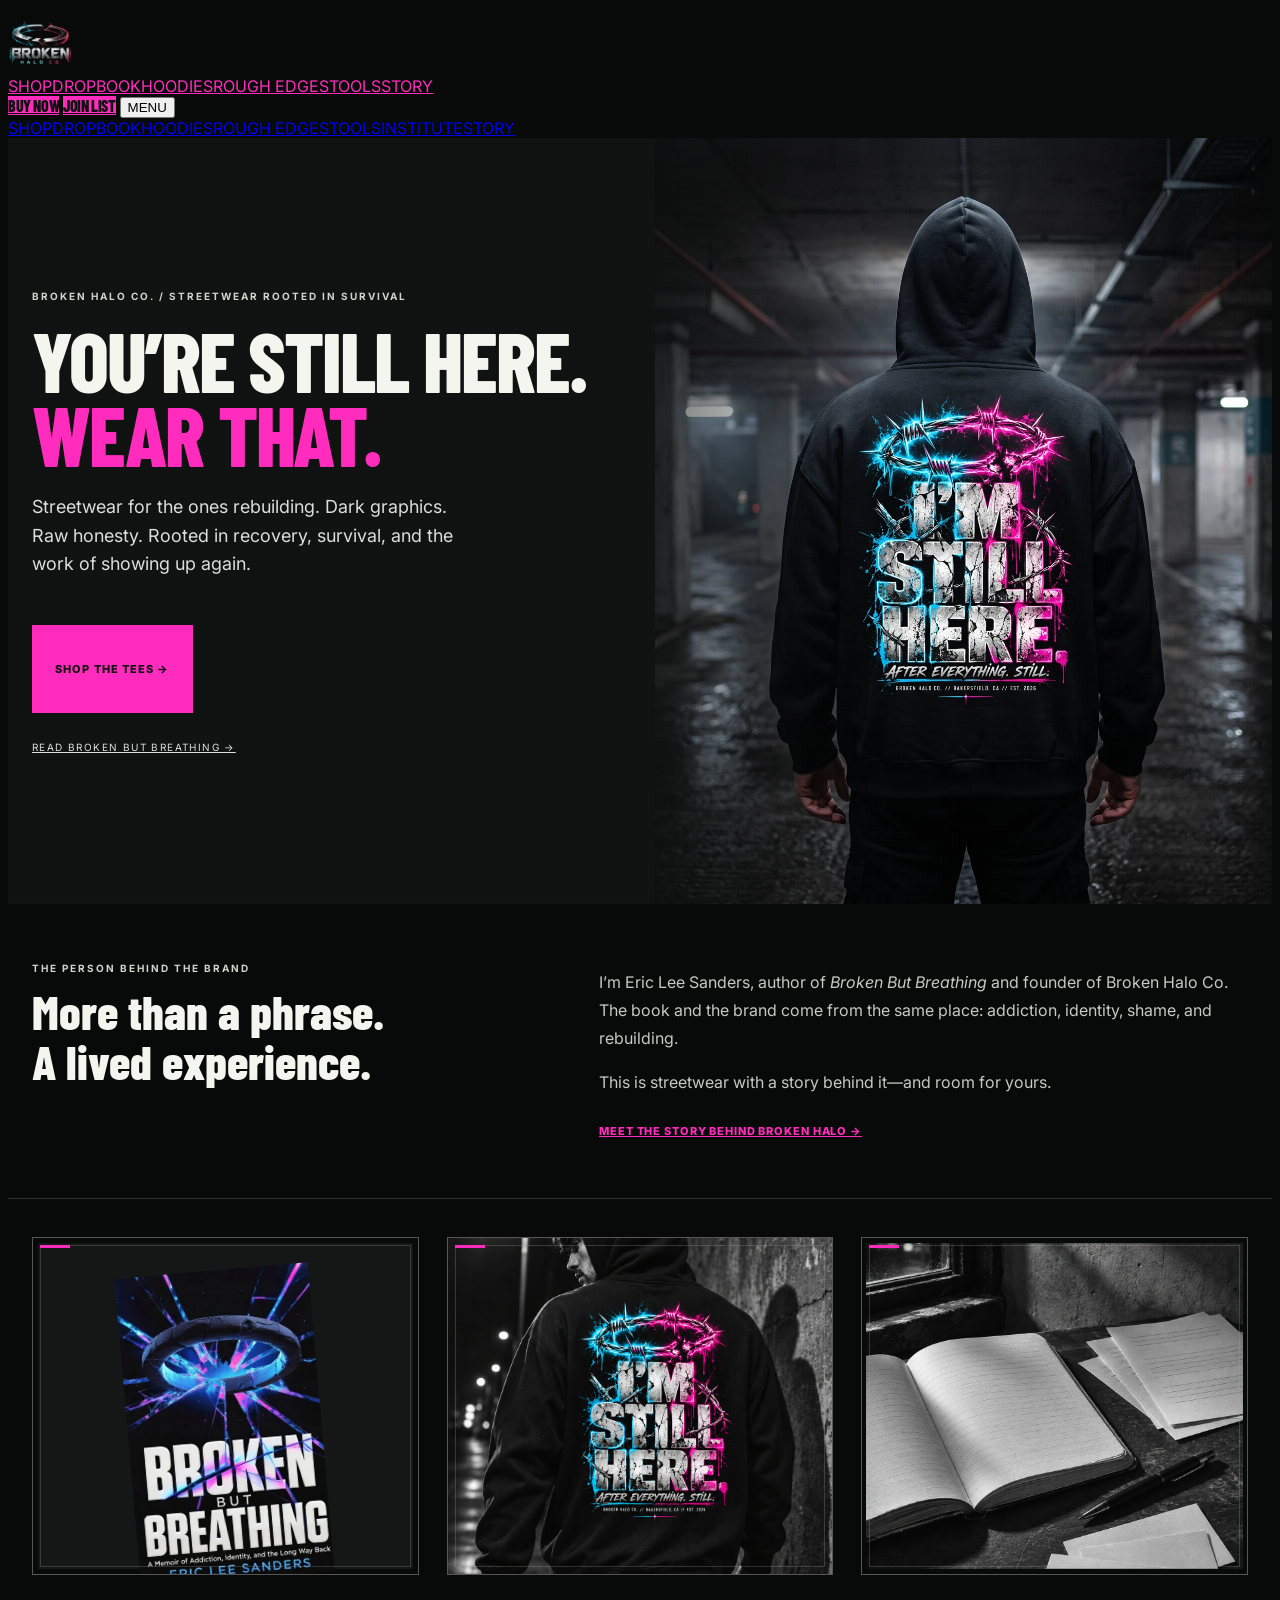
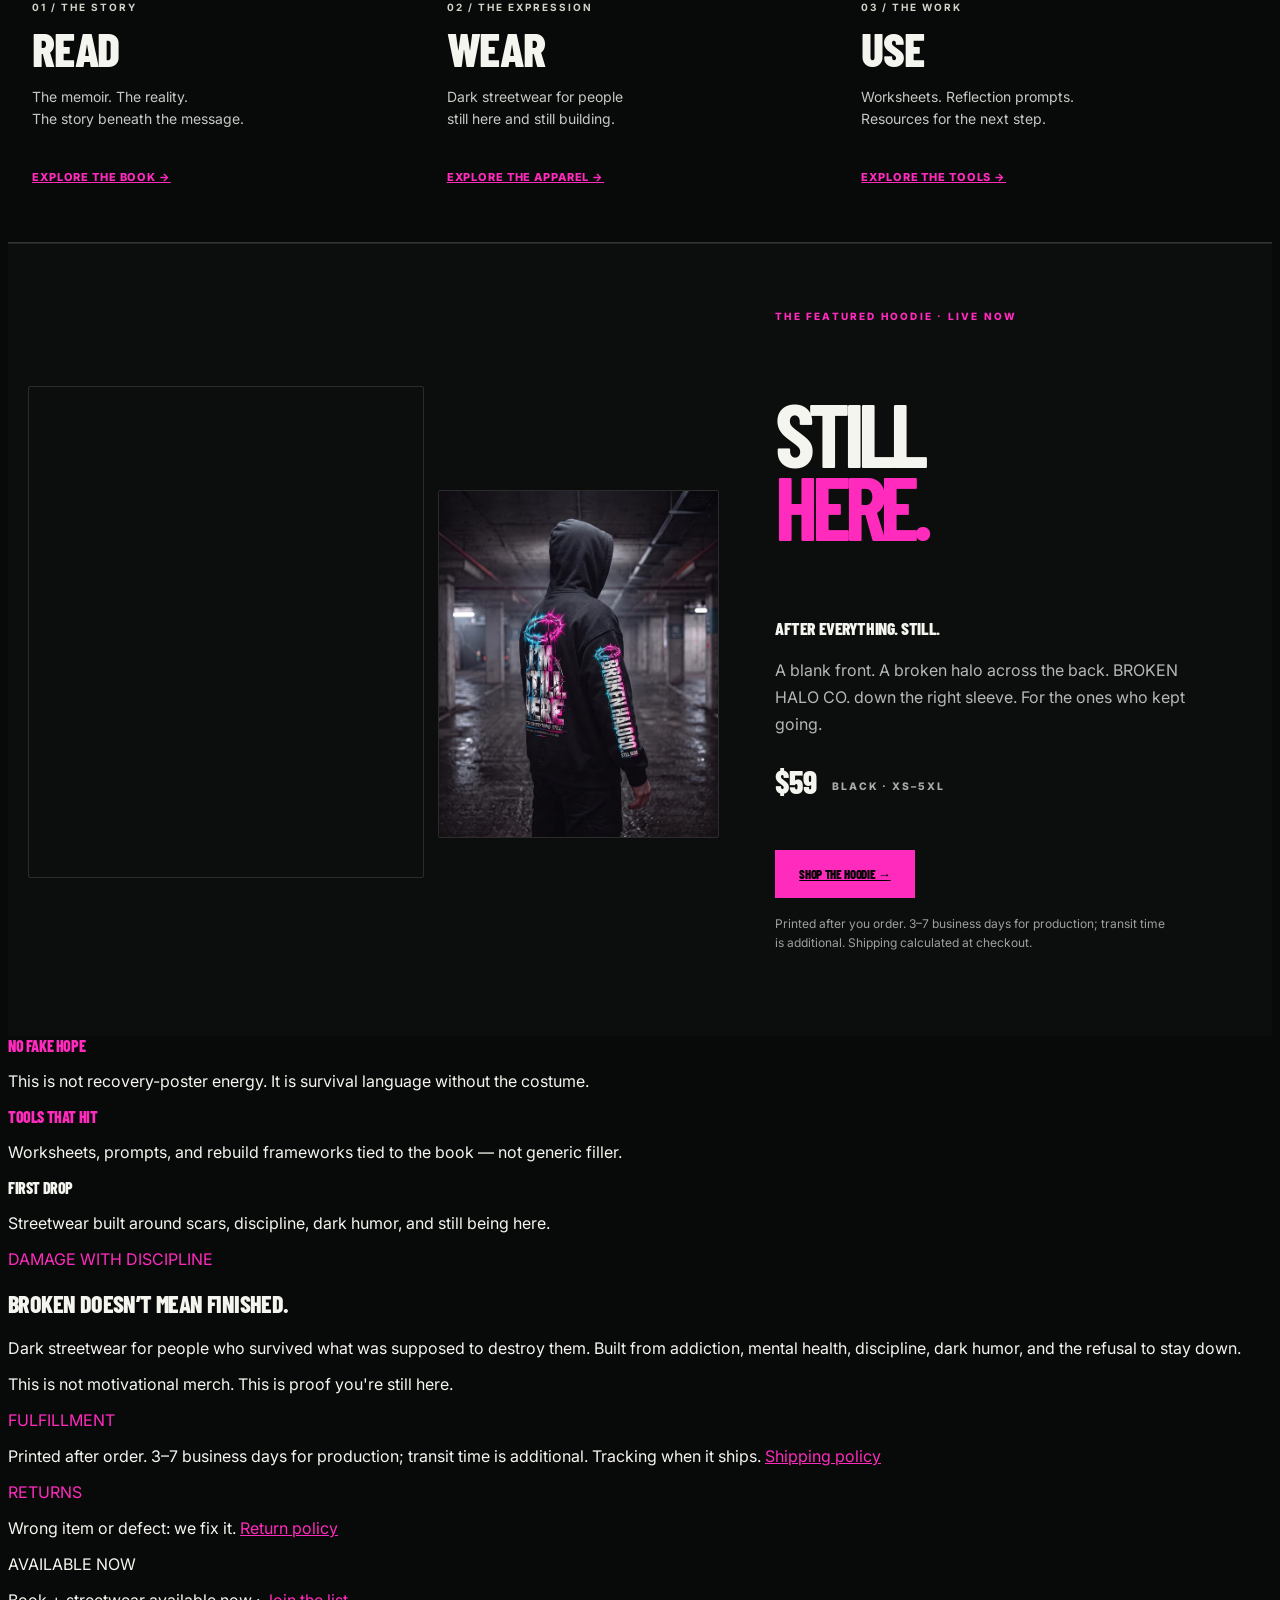
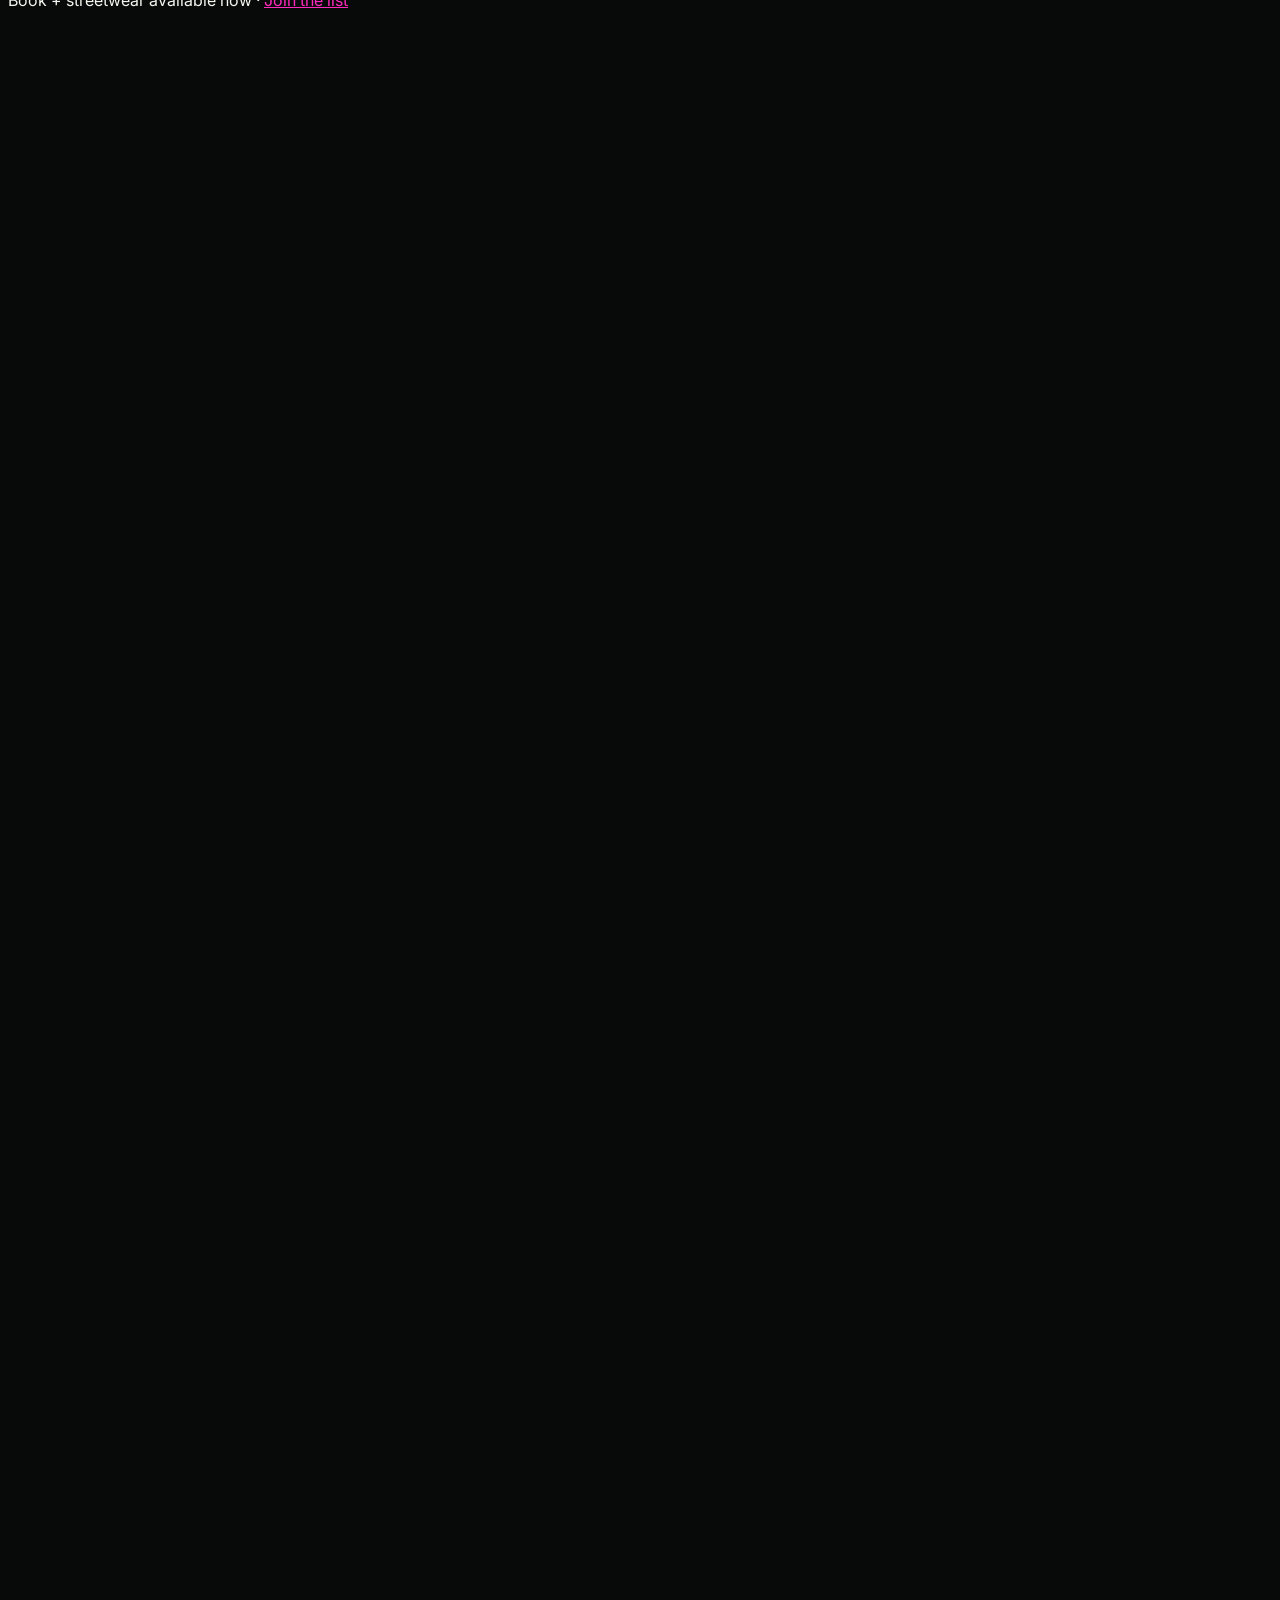
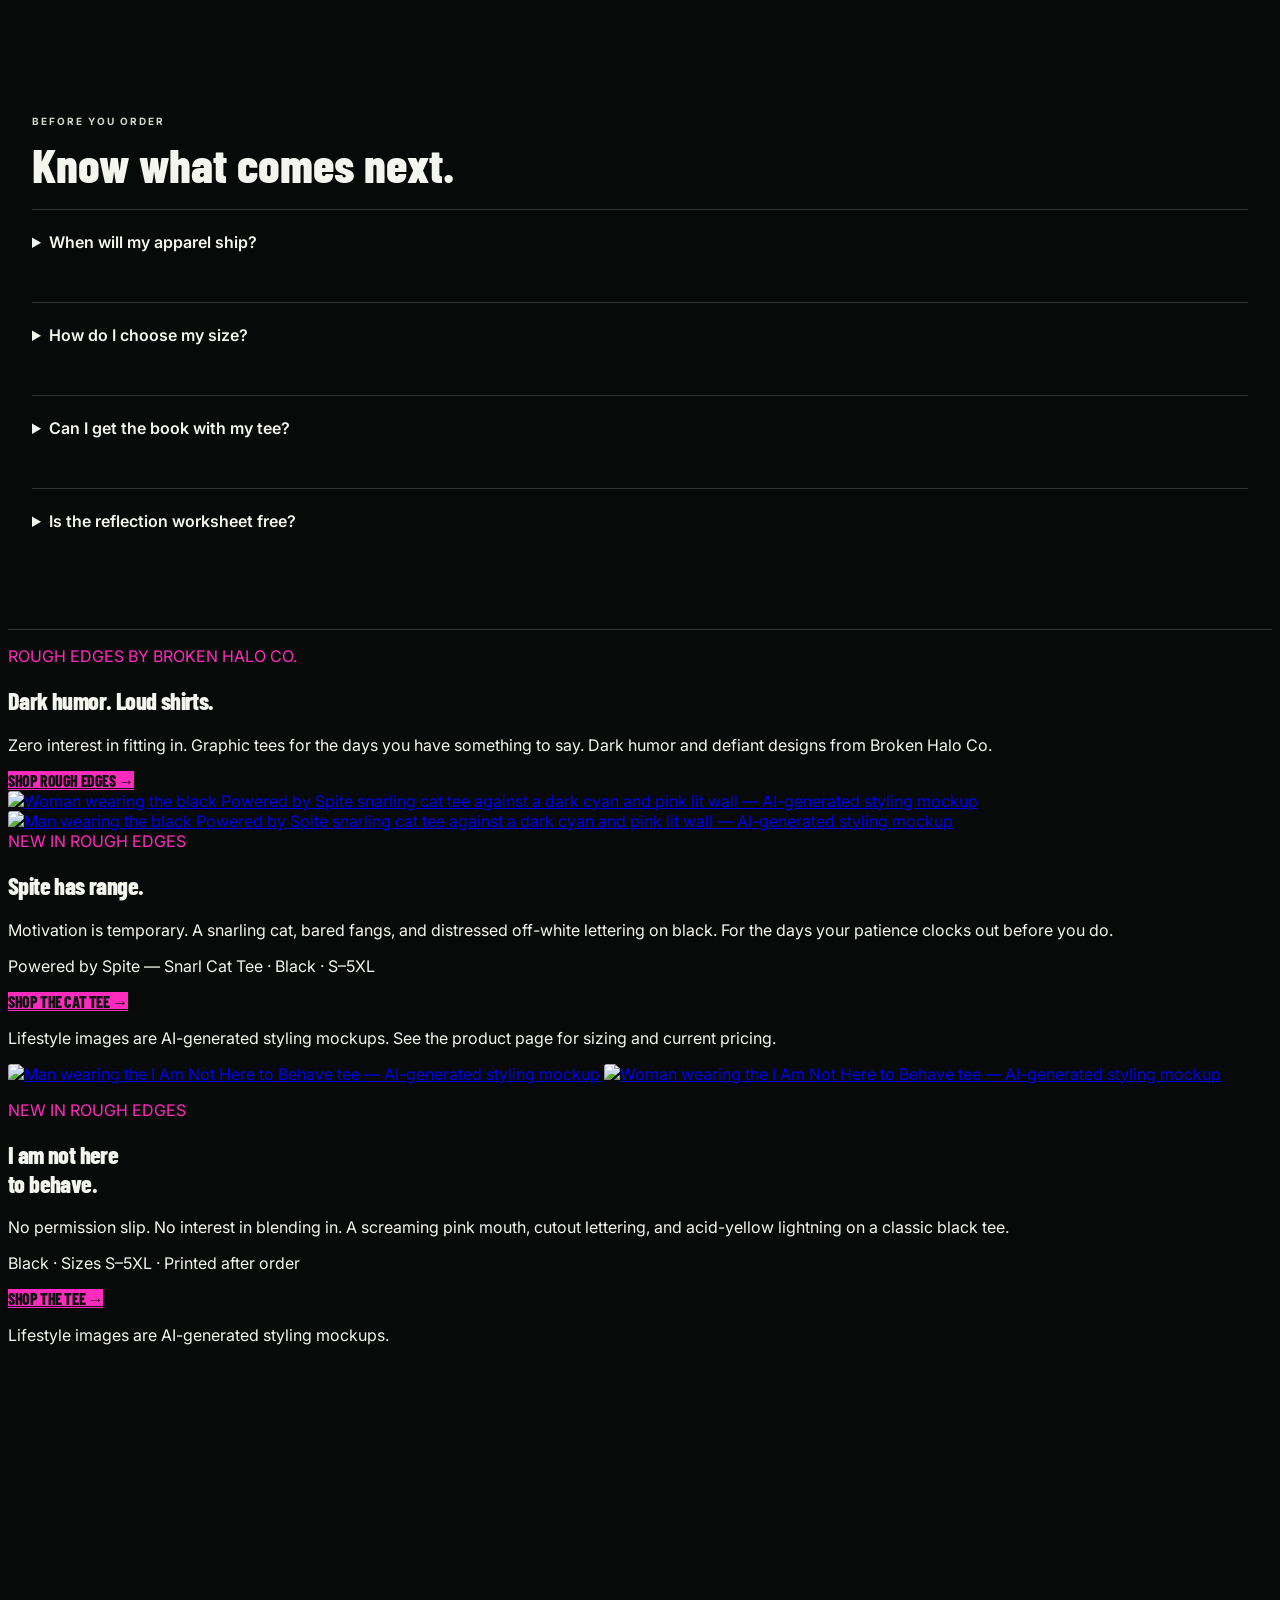
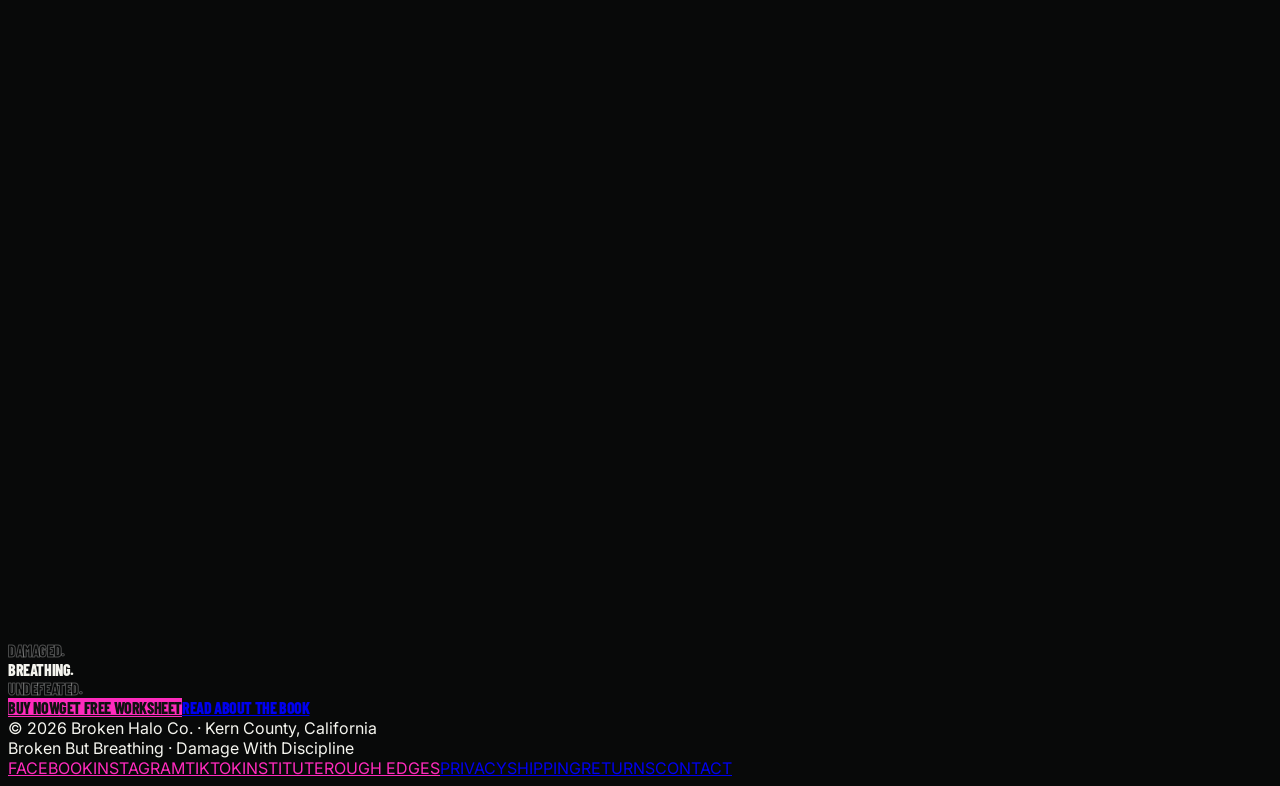
==== commit a0c9e7dd: "Lead storefront with apparel and add founder story and purchase guidance" ====
--- a/index.html
+++ b/index.html
@@ -1,501 +1,513 @@
-<!DOCTYPE html>
-<html lang="en">
-<head>
-  <meta charset="UTF-8" />
-  <meta name="viewport" content="width=device-width, initial-scale=1.0" />
-  <link rel="icon" href="/favicon-32.png?v=20260719" type="image/png" />
-  <link rel="icon" href="/favicon.svg" type="image/svg+xml" />
-  <link rel="apple-touch-icon" href="/logo.png?v=20260719" />
-  <!-- Google tag (gtag.js) -->
-  <script async src="https://www.googletagmanager.com/gtag/js?id=G-BVKDQLWKW7"></script>
-  <script>
-    window.dataLayer = window.dataLayer || [];
-    function gtag(){dataLayer.push(arguments);}
-    gtag('js', new Date());
-    gtag('config', 'G-BVKDQLWKW7');
-  </script>
-  <link rel="preload" as="image" href="/book-cover-front.webp?v=20260723" />
-  <title>Broken Halo Co. | Broken But Breathing — Memoir + Dark Streetwear</title>
-  <meta name="description" content="Broken Halo Co. is the home of Broken But Breathing by Eric Lee Sanders: a raw memoir, practical recovery tools, identity-centered education, and dark streetwear for people still here." />
-  <meta name="theme-color" content="#09090b" />
-  <link rel="canonical" href="https://thebrokenhaloco.com/" />
-  <meta name="robots" content="index,follow,max-image-preview:large" />
-  <meta name="author" content="Eric Lee Sanders" />
-  <meta name="keywords" content="Broken Halo Co, Broken But Breathing, recovery streetwear, sober not soft, addiction memoir, Eric Lee Sanders, mental health clothing, dark streetwear, Kern County" />
-  <script type="application/ld+json">
-  {
-    "@context": "https://schema.org",
-    "@graph": [
-      {
-        "@type": "Organization",
-        "@id": "https://thebrokenhaloco.com/#org",
-        "name": "Broken Halo Co.",
-        "url": "https://thebrokenhaloco.com/",
-        "logo": "https://thebrokenhaloco.com/logo.png",
-        "sameAs": [
-          "https://shop.thebrokenhaloco.com/",
-          "https://www.facebook.com/1168411286344908",
-          "https://www.instagram.com/thebrokenhaloco/",
-          "https://www.tiktok.com/@broken.halo.co"
-        ],
-        "founder": {
-          "@type": "Person",
-          "name": "Eric Lee Sanders",
-          "jobTitle": "SUDCC II"
-        },
-        "description": "Dark streetwear and recovery-aware brand behind the memoir Broken But Breathing. Damage with discipline."
-      },
-      {
-        "@type": "WebSite",
-        "@id": "https://thebrokenhaloco.com/#website",
-        "url": "https://thebrokenhaloco.com/",
-        "name": "Broken Halo Co.",
-        "publisher": { "@id": "https://thebrokenhaloco.com/#org" },
-        "inLanguage": "en-US"
-      },
-      {
-        "@type": "Book",
-        "name": "Broken But Breathing",
-        "author": {
-          "@type": "Person",
-          "name": "Eric Lee Sanders"
-        },
-        "isbn": "9798257959653",
-        "bookFormat": "https://schema.org/Paperback",
-        "inLanguage": "en",
-        "genre": "Memoir",
-        "description": "A raw memoir of identity, addiction, and what survives — by Eric Lee Sanders.",
-        "datePublished": "2026-07-23",
-        "publisher": { "@id": "https://thebrokenhaloco.com/#org" },
-        "image": "https://thebrokenhaloco.com/book-cover-front.webp",
-        "url": "https://thebrokenhaloco.com/#book"
-      },
-      {
-        "@type": "Store",
-        "name": "Broken Halo Co. First Drop",
-        "url": "https://shop.thebrokenhaloco.com/",
-        "parentOrganization": { "@id": "https://thebrokenhaloco.com/#org" },
-        "description": "Dark streetwear: the STILL HERE. hoodie, I'm Still Here, Powered By Spite, and Broken But Breathing graphic tees."
-      }
-    ]
-  }
-  </script>
-  <meta property="og:title" content="Broken Halo Co. | Wear Your Rough Edges" />
-  <meta property="og:description" content="Dark streetwear. Raw expression. Built from wreckage and worn with pride. Explore Broken But Breathing, apparel, and practical tools for people still here." />
-  <meta property="og:type" content="website" />
-  <meta property="og:url" content="https://thebrokenhaloco.com/" />
- <meta property="og:image" content="https://thebrokenhaloco.com/assets/broken-halo-social-streetwear-20261106.png" />
-<meta name="twitter:card" content="summary_large_image" />
-<meta name="twitter:title" content="Broken Halo Co. | Wear Your Rough Edges" />
-<meta name="twitter:description" content="Dark streetwear. Raw expression. Built from wreckage and worn with pride. Explore Broken But Breathing, apparel, and practical tools for people still here." />
-<meta name="twitter:image" content="https://thebrokenhaloco.com/assets/broken-halo-social-streetwear-20261106.png" />
-<meta property="og:image:secure_url" content="https://thebrokenhaloco.com/assets/broken-halo-social-streetwear-20261106.png" />
-<meta property="og:image:type" content="image/png" />
-<meta property="og:image:width" content="1734" />
-<meta property="og:image:height" content="907" />
-<meta property="og:image:alt" content="Black-and-white Broken Halo Co. campaign: a hooded model on a night street beside Broken. Breathing. Still here. AI styling image." />
-<meta name="twitter:image:alt" content="Black-and-white Broken Halo Co. campaign: a hooded model on a night street beside Broken. Breathing. Still here. AI styling image." />
-  <link rel="preconnect" href="https://fonts.gstatic.com" crossorigin />
-  <link href="https://fonts.googleapis.com/css2?family=Barlow+Condensed:wght@600;700;800;900&family=Inter:wght@400;500;600;700;800&family=Space+Grotesk:wght@500;600;700&display=swap" rel="stylesheet" />
-  <script src="https://cdn.tailwindcss.com"></script>
-  <style>
-    :root{--cyan:#00f0ff;--pink:#ff2bbd;--bg:#09090b}
-    html{scroll-behavior:smooth}
-    body{font-family:Inter,system-ui,-apple-system,BlinkMacSystemFont,"Segoe UI",sans-serif;background:radial-gradient(circle at top left,rgba(0,240,255,.16),transparent 28rem),radial-gradient(circle at 80% 10%,rgba(255,43,189,.12),transparent 26rem),var(--bg)}
-    .font-display{font-family:"Space Grotesk",Inter,system-ui,sans-serif}
-    .halo-glow{filter:drop-shadow(0 0 18px rgba(0,240,255,.46))}
-    .pink-glow{filter:drop-shadow(0 0 18px rgba(255,43,189,.36))}
-    .grain:before{content:"";position:fixed;inset:0;pointer-events:none;z-index:50;opacity:.2;background-image:linear-gradient(rgba(255,255,255,.025) 1px,transparent 1px),linear-gradient(90deg,rgba(255,255,255,.018) 1px,transparent 1px);background-size:4px 4px;mix-blend-mode:screen}
-    .outline-text{color:transparent;-webkit-text-stroke:1px rgba(255,255,255,.28);text-stroke:1px rgba(255,255,255,.28)}
-    .card-hover{transition:transform .2s ease,border-color .2s ease,background-color .2s ease}
-    .card-hover:hover{transform:translateY(-4px);border-color:rgba(0,240,255,.45)}
-    .reveal{opacity:0;transform:translateY(20px);transition:opacity .7s ease,transform .7s ease}
-    .reveal.visible{opacity:1;transform:translateY(0)}
-    .count-box{font-variant-numeric:tabular-nums}
-    .media-card img{background:#050507}
-    .hp-field{position:absolute;left:-5000px;width:1px;height:1px;overflow:hidden}
-
-    .grid > *{min-width:0}
-    @media(min-width:1024px){#top > section:first-child h1{font-size:clamp(3rem,6.5vw,6rem)}}
-    @media(max-width:639px){#top > section:first-child h1{font-size:clamp(2rem,12vw,4.6rem)}#top > section:last-child .font-display{font-size:clamp(1.5rem,10vw,4rem)}#top > section:last-child a.font-display{font-size:.75rem}#top > section:first-child .rounded-full{max-width:100%;font-size:9px;letter-spacing:.12em}#top > section:first-child .rounded-full span{font-size:10px;letter-spacing:.1em}.hoodie-price span{display:block;margin-left:0;margin-top:.3rem}}
-    @media(max-width:1279px){#navAmazon{display:none}}
-    #hoodies{scroll-margin-top:6rem}
-    .hoodie-feature{padding:3.5rem 1.25rem 4.5rem;border-top:1px solid #ffffff1a;background:linear-gradient(115deg,#08090c,#11101a 70%,#0d090e)}
-    .hoodie-layout{max-width:1280px;margin:auto;display:grid;grid-template-columns:1.45fr 1fr;gap:3.5rem;align-items:center}
-    .hoodie-photos{display:grid;grid-template-columns:1.2fr .85fr;gap:14px;align-items:center;min-width:0}
-    .hoodie-photos a{display:block;overflow:hidden;border:1px solid #ffffff20;border-radius:18px}
-    .hoodie-photos img{display:block;width:100%;height:auto}
-    .hoodie-detail{margin-top:4rem}
-    .hoodie-eyebrow{color:var(--pink);font-size:10px;font-weight:800;letter-spacing:.22em;margin-bottom:1.25rem}
-    .hoodie-copy h2{font-size:clamp(4.5rem,7vw,7rem);font-weight:700;line-height:.82;letter-spacing:-.07em}
-    .hoodie-copy h2 span{color:var(--cyan)}
-    .hoodie-tagline{margin-top:1.5rem;font-size:1.1rem;font-weight:700;letter-spacing:.04em}
-    .hoodie-description{margin-top:1rem;color:#ffffffb3;font-size:1rem;line-height:1.7;max-width:27rem}
-    .hoodie-price{margin-top:1.5rem;font-size:2rem;font-weight:700}
-    .hoodie-price span{display:inline-block;vertical-align:middle;margin-left:.7rem;font-family:Inter,sans-serif;font-size:.65rem;letter-spacing:.18em;color:#ffffffa6}
-    .hoodie-shop{display:inline-flex;justify-content:center;margin-top:1.1rem;padding:1rem 1.5rem;background:var(--cyan);color:#000;font-size:.8rem;font-weight:700;letter-spacing:.16em;transition:background .2s}
-    .hoodie-shop:hover{background:#fff}
-    .hoodie-shipping{margin-top:1rem;color:#ffffff99;font-size:.75rem;line-height:1.6;max-width:25rem}
-    a:focus-visible,button:focus-visible{outline:2px solid var(--cyan);outline-offset:5px}
-    @media(max-width:899px){.hoodie-layout{grid-template-columns:1fr;gap:2rem;max-width:640px}.hoodie-detail{margin-top:2rem}.hoodie-copy h2{font-size:5rem}.hoodie-shop{width:100%}.hoodie-feature{padding-top:2rem}}
-    .hoodie-layout > *{min-width:0}
-    @media(max-width:639px){main h2.font-display{font-size:clamp(1.8rem,9vw,3rem)}main h3.font-display{font-size:clamp(1.25rem,7vw,1.875rem)}.hoodie-copy h2.font-display{font-size:17vw}#toolsForm button{font-size:.65rem;letter-spacing:.12em;padding-left:.75rem;padding-right:.75rem}main a,main button{overflow-wrap:anywhere}}
-    @media(prefers-reduced-motion:reduce){html{scroll-behavior:auto}.reveal{transition:none;transform:none}.card-hover{transition:none}}
-  </style>
-  <link rel="stylesheet" href="editorial.css" />
-</head>
-<body class="grain bg-[#09090b] text-white selection:bg-[#ff2bbd] selection:text-black">
-  <nav class="sticky top-0 z-40 border-b border-white/10 bg-[#09090b]/90 backdrop-blur-xl">
-    <div class="mx-auto flex h-20 max-w-7xl items-center justify-between px-5 sm:px-6">
-      <a href="#top" class="flex shrink-0 items-center" aria-label="Broken Halo Co. home">
-        <img src="logo-nav.webp?v=20260723" alt="Broken Halo Co." class="h-14 w-14 object-contain halo-glow sm:h-16 sm:w-16" width="64" height="64" decoding="async" />
-      </a>
-      <div class="hidden items-center gap-5 text-xs font-semibold tracking-[.18em] text-white/70 xl:flex"><a href="https://shop.thebrokenhaloco.com/" class="hover:text-[#00f0ff]">SHOP</a><a href="#drop" class="hover:text-[#00f0ff]">DROP</a><a href="#book" class="hover:text-[#00f0ff]">BOOK</a><a href="#hoodies" class="hover:text-[#00f0ff]">HOODIES</a><a href="https://shop.thebrokenhaloco.com/collections/rough-edges" class="hover:text-[#ff2bbd]">ROUGH EDGES</a><a href="#tools" class="hover:text-[#00f0ff]">TOOLS</a><a href="#story" class="hover:text-[#00f0ff]">STORY</a></div>
-      <a id="navAmazon" href="#" target="_blank" rel="noopener noreferrer" class="amazon-cta hidden border border-[#ff2bbd] px-5 py-2.5 font-display text-xs tracking-[.25em] text-[#ff2bbd] transition hover:bg-[#ff2bbd] hover:text-black xl:inline-flex">BUY NOW</a>
-      <a href="#tools" class="hidden border border-[#00f0ff] px-5 py-2.5 font-display text-xs tracking-[.25em] text-[#00f0ff] transition hover:bg-[#00f0ff] hover:text-black xl:inline-flex nav-join-list">JOIN LIST</a>
-      <button id="menuButton" class="xl:hidden rounded-full border border-white/10 px-3 py-2 text-xs tracking-[.18em] text-white/70" aria-expanded="false" aria-controls="mobileMenu">MENU</button>
-    </div>
-    <div id="mobileMenu" class="hidden border-t border-white/10 bg-black/95 px-5 py-5 xl:hidden"><div class="flex flex-col gap-4 text-sm font-semibold tracking-[.18em] text-white/75"><a href="https://shop.thebrokenhaloco.com/" class="mobile-link">SHOP</a><a href="#drop" class="mobile-link">DROP</a><a href="#book" class="mobile-link">BOOK</a><a href="#hoodies" class="mobile-link">HOODIES</a><a href="https://shop.thebrokenhaloco.com/collections/rough-edges" class="mobile-link">ROUGH EDGES</a><a href="#tools" class="mobile-link">TOOLS</a><a href="https://brokenhaloco.org/" class="mobile-link">INSTITUTE</a><a href="#story" class="mobile-link">STORY</a></div></div>
-  </nav>
-
-  <main id="top">
-    <section class="editorial-hero" aria-labelledby="opening-title">
-      <div class="editorial-copy">
-        <p class="editorial-kicker">BROKEN HALO CO. / MEMOIR · STREETWEAR · TOOLS</p>
-        <h1 id="opening-title">STILL HERE.<br><span>STILL BUILDING.</span></h1>
-        <p>The book. The streetwear. The work.<br>Choose your way into Broken Halo Co.</p>
-        <a id="heroAmazonCta" class="amazon-cta editorial-button" href="https://www.amazon.com/dp/B0H9G1YHST" target="_blank" rel="noopener noreferrer">READ BROKEN BUT BREATHING →</a>
-        <a class="editorial-secondary" href="#choose-your-way">EXPLORE READ / WEAR / USE ↓</a>
-      </div>
-      <img class="editorial-photo" src="assets/still-here-hoodie-back-1200.webp" alt="Back view of the Still Here hoodie with its cyan, magenta and white artwork in a concrete parking structure — styling mockup" width="1200" height="1490" fetchpriority="high">
-    </section>
-    <section id="choose-your-way" class="route-grid" aria-label="Read, Wear, Use">
-      <article class="route-card">
-        <a class="route-visual route-book photo-frame" href="#book" aria-label="Explore Broken But Breathing"><img src="book-cover-front.webp" alt="Broken But Breathing by Eric Lee Sanders" width="600" height="900" loading="lazy"></a>
-        <div class="route-copy"><span class="editorial-kicker">01 / THE STORY</span><h2>READ</h2><p>The memoir. The reality.<br>The story beneath the message.</p><a href="#book">EXPLORE THE BOOK →</a></div>
-      </article>
-      <article class="route-card">
-        <a class="route-visual route-wear photo-frame" href="#hoodies" aria-label="Explore Broken Halo apparel"><img src="assets/still-here-night.png" alt="Still Here hoodie with its cyan and hot-pink print against a monochrome nighttime street — AI styling image" width="1122" height="1402" loading="lazy"></a>
-        <div class="route-copy"><span class="editorial-kicker">02 / THE EXPRESSION</span><h2>WEAR</h2><p>Dark streetwear for people<br>still here and still building.</p><a href="#hoodies">EXPLORE THE APPAREL →</a></div>
-      </article>
-      <article class="route-card">
-        <a class="route-visual route-tool photo-frame" href="#tools" aria-label="Explore worksheets and workbook resources"><img src="assets/tools-night.png" alt="Open notebook, reflection sheets and cards beside a night-lit concrete wall" width="1122" height="1402" loading="lazy"></a>
-        <div class="route-copy"><span class="editorial-kicker">03 / THE WORK</span><h2>USE</h2><p>Worksheets. Reflection prompts.<br>Resources for the next step.</p><a href="#tools">EXPLORE THE TOOLS →</a></div>
-      </article>
-    </section>
-
-    <section id="hoodies" class="hoodie-feature" aria-labelledby="hoodie-title">
-      <div class="hoodie-layout">
-        <div class="hoodie-photos">
-          <a href="https://shop.thebrokenhaloco.com/products/still-here-hoodie-broken-halo-co" aria-label="Shop the STILL HERE hoodie — back graphic">
-            <img src="assets/still-here-hoodie-back-1200.webp" srcset="assets/still-here-hoodie-back-640.webp 640w, assets/still-here-hoodie-back-1200.webp 1200w" sizes="(min-width: 900px) 32vw, 55vw" width="1200" height="1490" alt="STILL HERE black hoodie with cyan and magenta halo and distressed white back graphic" loading="lazy" decoding="async" />
-          </a>
-          <a class="hoodie-detail" href="https://shop.thebrokenhaloco.com/products/still-here-hoodie-broken-halo-co" aria-label="Shop the STILL HERE hoodie — right sleeve detail">
-            <img src="assets/still-here-hoodie-sleeve-1200.webp" srcset="assets/still-here-hoodie-sleeve-640.webp 640w, assets/still-here-hoodie-sleeve-1200.webp 1200w" sizes="(min-width: 900px) 23vw, 38vw" width="1200" height="1490" alt="Angled back view showing the BROKEN HALO CO. artwork down the hoodie's right sleeve" loading="lazy" decoding="async" />
-          </a>
-        </div>
-        <div class="hoodie-copy">
-          <p class="hoodie-eyebrow">THE FEATURED HOODIE · LIVE NOW</p>
-          <h2 id="hoodie-title" class="font-display">STILL<br><span>HERE.</span></h2>
-          <p class="hoodie-tagline font-display">AFTER EVERYTHING. STILL.</p>
-          <p class="hoodie-description">A blank front. A broken halo across the back. BROKEN HALO CO. down the right sleeve. For the ones who kept going.</p>
-          <p class="hoodie-price font-display">$59 <span>BLACK · XS–5XL</span></p>
-          <a class="hoodie-shop font-display" href="https://shop.thebrokenhaloco.com/products/still-here-hoodie-broken-halo-co">SHOP THE HOODIE →</a>
-          <p class="hoodie-shipping">Printed after you order. 3–7 business days for production; transit time is additional. Shipping calculated at checkout.</p>
-        </div>
-      </div>
-    </section>
-
-    <section class="border-y border-white/10 bg-black/30 px-5 py-10 sm:px-6"><div class="mx-auto grid max-w-7xl gap-4 text-center md:grid-cols-3"><div class="rounded-3xl border border-white/10 bg-white/[.03] p-6"><div class="font-display text-3xl font-bold tracking-[-.05em] text-[#00f0ff]">NO FAKE HOPE</div><p class="mt-2 text-sm leading-relaxed text-white/55">This is not recovery-poster energy. It is survival language without the costume.</p></div><div class="rounded-3xl border border-white/10 bg-white/[.03] p-6"><div class="font-display text-3xl font-bold tracking-[-.05em] text-[#ff2bbd]">TOOLS THAT HIT</div><p class="mt-2 text-sm leading-relaxed text-white/55">Worksheets, prompts, and rebuild frameworks tied to the book — not generic filler.</p></div><div class="rounded-3xl border border-white/10 bg-white/[.03] p-6"><div class="font-display text-3xl font-bold tracking-[-.05em] text-white">FIRST DROP</div><p class="mt-2 text-sm leading-relaxed text-white/55">Streetwear built around scars, discipline, dark humor, and still being here.</p></div></div></section>
-
-    <section class="px-5 py-12 sm:px-6" aria-label="Brand statement">
-      <div class="mx-auto max-w-4xl text-center">
-        <div class="mb-3 text-[11px] font-bold tracking-[.3em] text-[#ff2bbd]">DAMAGE WITH DISCIPLINE</div>
-        <h2 class="font-display text-4xl font-bold leading-[.95] tracking-[-.07em] sm:text-5xl">BROKEN DOESN&rsquo;T MEAN FINISHED.</h2>
-        <p class="mx-auto mt-5 max-w-2xl text-base leading-relaxed text-white/65 sm:text-lg">Dark streetwear for people who survived what was supposed to destroy them. Built from addiction, mental health, discipline, dark humor, and the refusal to stay down.</p>
-        <p class="mx-auto mt-4 max-w-2xl text-base leading-relaxed text-white/65 sm:text-lg">This is not motivational merch. This is proof you're still here.</p>
-      </div>
-      <div class="mx-auto mt-10 grid max-w-5xl gap-3 sm:grid-cols-3">
-        <div class="rounded-2xl border border-white/10 bg-black/40 px-5 py-4 text-center">
-          <div class="text-[10px] font-bold tracking-[.28em] text-[#00f0ff]">FULFILLMENT</div>
-          <p class="mt-2 text-sm text-white/60">Printed after order. 3–7 business days for production; transit time is additional. Tracking when it ships. <a href="/shipping.html" class="text-[#00f0ff] hover:underline">Shipping policy</a></p>
-        </div>
-        <div class="rounded-2xl border border-white/10 bg-black/40 px-5 py-4 text-center">
-          <div class="text-[10px] font-bold tracking-[.28em] text-[#ff2bbd]">RETURNS</div>
-          <p class="mt-2 text-sm text-white/60">Wrong item or defect: we fix it. <a href="/returns.html" class="text-[#ff2bbd] hover:underline">Return policy</a></p>
-        </div>
-        <div class="rounded-2xl border border-white/10 bg-black/40 px-5 py-4 text-center">
-          <div class="text-[10px] font-bold tracking-[.28em] text-white/50">AVAILABLE NOW</div>
-          <p class="mt-2 text-sm text-white/60">Book + streetwear available now · <a href="#tools" class="text-[#00f0ff] hover:underline">Join the list</a></p>
-        </div>
-      </div>
-    </section>
-
-    <section id="book" class="reveal px-5 py-20 sm:px-6 md:py-28"><div class="mx-auto grid max-w-6xl gap-12 lg:grid-cols-[.72fr_1.28fr] lg:items-center"><div class="mx-auto max-w-sm rounded-[1.6rem] border border-white/10 bg-black/50 p-3 shadow-2xl lg:mx-0" id="bookCoverWrap"><img id="bookCoverImage" src="book-cover-front.webp?v=20260723" alt="Broken But Breathing front cover" class="rounded-[1.15rem]" loading="lazy"/></div><div class="space-y-6 text-lg leading-relaxed text-white/70"><div><div class="mb-3 text-xs font-bold tracking-[.3em] text-[#00f0ff]">THE BOOK</div><h2 class="font-display text-5xl font-bold leading-[.92] tracking-[-.07em] sm:text-6xl">A raw memoir about the identity addiction builds.</h2></div><p><strong class="text-white">Broken But Breathing</strong> is not a clean redemption arc. It is a direct look at addiction, shame, relapse, incarceration, leadership, public failure, and the long fight to stop confusing survival patterns with identity.</p><p>This is not a polished redemption story. It is what happened after the excuses stopped working—and I finally had to separate who I was from what happened to me.</p><div class="grid gap-3 pt-2 sm:grid-cols-2"><div class="rounded-2xl border border-white/10 bg-black/35 p-5"><div class="text-[10px] font-bold tracking-[.28em] text-white/40">ISBN</div><div class="mt-1 font-mono text-sm text-white">979-8-2579-5965-3</div></div><div class="rounded-2xl border border-white/10 bg-black/35 p-5"><div class="text-[10px] font-bold tracking-[.28em] text-white/40">PUBLISHED</div><div class="mt-1 font-mono text-sm text-white">July 23, 2026</div></div></div><p id="bookSectionPlaceholder" class="text-sm tracking-[.14em] text-white/40">PAPERBACK OUT NOW</p><div class="flex flex-col gap-3 pt-1 sm:flex-row sm:flex-wrap"><a id="bookSectionAmazon" href="#" target="_blank" rel="noopener noreferrer" class="amazon-cta hidden inline-flex w-full justify-center bg-[#ff2bbd] px-8 py-4 font-display text-sm font-bold tracking-[.22em] text-black transition hover:bg-white sm:w-auto">BUY NOW</a><a id="bookSectionEbook" href="#" target="_blank" rel="noopener noreferrer" class="ebook-cta hidden inline-flex w-full justify-center border border-[#00f0ff] px-8 py-4 font-display text-sm font-bold tracking-[.22em] text-[#00f0ff] transition hover:bg-[#00f0ff] hover:text-black sm:w-auto">GET THE EBOOK</a><a href="#tools" class="inline-flex w-full justify-center border border-white/70 px-8 py-4 font-display text-sm font-bold tracking-[.22em] text-white transition hover:bg-white hover:text-black sm:w-auto">GET THE FREE WORKSHEET</a></div></div></div></section>
-
-    <section id="drop" class="reveal border-y border-white/10 bg-zinc-950/70 px-5 py-20 sm:px-6 md:py-24"><div class="mx-auto max-w-7xl"><div class="mb-12 text-center"><div class="mb-3 text-xs font-bold tracking-[.3em] text-[#ff2bbd]">DAMAGE WITH DISCIPLINE</div><h2 class="font-display text-5xl font-bold leading-[.92] tracking-[-.07em] sm:text-6xl">The tees. No filler.</h2><p class="mx-auto mt-5 max-w-2xl text-base leading-relaxed text-white/60">Graphic tees built around survival, dark humor, and the story behind the brand. Printed after you order. Allow 3–7 business days for production before shipment; transit time is additional.</p><p class="mt-4"><a id="shopFirstDropCta" href="https://shop.thebrokenhaloco.com/collections/first-drop" class="inline-flex border border-[#00f0ff] px-6 py-3 font-display text-xs font-bold tracking-[.22em] text-[#00f0ff] transition hover:bg-[#00f0ff] hover:text-black">SHOP THE COLLECTION →</a></p></div><div class="grid gap-5 sm:grid-cols-2 lg:grid-cols-3">
-      <article class="media-card card-hover rounded-[1.7rem] border border-white/10 bg-black/45 p-4" data-shop-key="im-still-here"><div class="mb-5 overflow-hidden rounded-[1.25rem] border border-white/10 bg-[#050507]"><a href="https://shop.thebrokenhaloco.com/products/im-still-here-tee"><img src="assets/still-here-tee-night.png" alt="AI styling image of the current I'm Still Here tee: colored angel graphic against a monochrome night street" class="aspect-square w-full object-cover" loading="lazy"/></a></div><div class="px-1 pb-2"><div class="text-[10px] font-bold tracking-[.25em] text-[#00f0ff]">LEAD PIECE · LIVE</div><h3 class="mt-2 font-display text-3xl font-bold tracking-[-.06em]">I'm Still Here</h3><p class="shop-price mt-2 font-display text-lg font-bold tracking-wide text-[#00f0ff]">$54</p><p class="mt-3 text-sm leading-relaxed text-white/58">Simple, heavy, and hard to argue with. Survival without turning it into a speech.</p><a href="https://shop.thebrokenhaloco.com/products/im-still-here-tee" class="shop-product-link mt-6 inline-flex text-xs font-bold tracking-[.22em] text-[#00f0ff]">SHOP THIS PIECE →</a></div></article>
-      <article class="media-card card-hover rounded-[1.7rem] border border-white/10 bg-black/45 p-4" data-shop-key="powered-by-spite"><div class="mb-5 overflow-hidden rounded-[1.25rem] border border-white/10 bg-[#050507]"><a href="https://shop.thebrokenhaloco.com/products/powered-by-spite-1"><img src="assets/spite-tee-night.png" alt="AI styling image of the current Powered by Spite tee: colored can graphic against a monochrome night street" class="aspect-square w-full object-cover" loading="lazy"/></a></div><div class="px-1 pb-2"><div class="text-[10px] font-bold tracking-[.25em] text-[#ff2bbd]">DARK FUEL · LIVE</div><h3 class="mt-2 font-display text-3xl font-bold tracking-[-.06em]">Powered By Spite</h3><p class="shop-price mt-2 font-display text-lg font-bold tracking-wide text-[#00f0ff]">$19.99</p><p class="mt-3 text-sm leading-relaxed text-white/58">Petty energy. Disciplined direction. Rage converted into motion—and properly aimed.</p><a href="https://shop.thebrokenhaloco.com/products/powered-by-spite-1" class="shop-product-link mt-6 inline-flex text-xs font-bold tracking-[.22em] text-[#ff2bbd]">SHOP THIS PIECE →</a></div></article>
-      <article class="media-card card-hover rounded-[1.7rem] border border-white/10 bg-black/45 p-4" data-shop-key="broken-but-breathing"><div class="mb-5 overflow-hidden rounded-[1.25rem] border border-white/10 bg-[#050507]"><a href="https://shop.thebrokenhaloco.com/products/broken-but-breathing-tee"><img src="assets/broken-but-breathing-tee-night.png" alt="AI styling image of the current Broken But Breathing tee: colored skull and heart graphic against a monochrome night street" class="aspect-square w-full object-cover" loading="lazy"/></a></div><div class="px-1 pb-2"><div class="text-[10px] font-bold tracking-[.25em] text-white/45">BOOK TIE-IN · LIVE</div><h3 class="mt-2 font-display text-3xl font-bold tracking-[-.06em]">Broken But Breathing</h3><p class="shop-price mt-2 font-display text-lg font-bold tracking-wide text-[#00f0ff]">$54</p><p class="mt-3 text-sm leading-relaxed text-white/58">Still damaged. Still breathing. Still building. The book's central truth—made wearable.</p><a href="https://shop.thebrokenhaloco.com/products/broken-but-breathing-tee" class="shop-product-link mt-6 inline-flex text-xs font-bold tracking-[.22em] text-white">SHOP THIS PIECE →</a></div></article>
-    </div>
-   <p class="mt-12 text-center text-sm text-white/45">Seven tees + the STILL HERE. hoodie · Printed after order · 3–7 business days for production · <a class="text-[#00f0ff] hover:underline" href="https://shop.thebrokenhaloco.com/">Open the store</a></p>
-    </div></section>
-
-    <section id="rough-edges" class="border-b border-[#ff2bbd]/25 bg-[#ff2bbd]/[.04] px-5 py-12 sm:px-6" aria-labelledby="rough-edges-title">
-      <div class="mx-auto flex max-w-7xl flex-col gap-6 md:flex-row md:items-center md:justify-between">
-        <div class="max-w-2xl">
-          <p class="text-[11px] font-bold tracking-[.25em] text-[#ff2bbd]">ROUGH EDGES BY BROKEN HALO CO.</p>
-          <h2 id="rough-edges-title" class="mt-3 font-display text-4xl font-bold leading-tight tracking-[-.05em] sm:text-5xl">Dark humor. Loud shirts.</h2>
-          <p class="mt-4 text-base leading-relaxed text-white/65">Zero interest in fitting in. Graphic tees for the days you have something to say. Dark humor and defiant designs from Broken Halo Co.</p>
-        </div>
-        <a href="https://shop.thebrokenhaloco.com/collections/rough-edges" class="inline-flex shrink-0 justify-center border border-[#ff2bbd] px-7 py-4 font-display text-xs font-bold tracking-[.2em] text-[#ff2bbd] transition hover:bg-[#ff2bbd] hover:text-black">SHOP ROUGH EDGES →</a>
-      </div>
-    </section>
-
-    <section id="spite-snarl" class="border-b border-white/10 bg-black px-5 py-14 sm:px-6" aria-labelledby="spite-snarl-title">
-      <div class="mx-auto grid max-w-7xl gap-10 lg:grid-cols-[1.2fr_1fr] lg:items-center">
-        <div class="grid grid-cols-2 gap-3 sm:gap-5">
-          <a href="https://shop.thebrokenhaloco.com/products/powered-by-spite-snarl-cat-tee" aria-label="Shop Powered by Spite Snarl Cat tee — woman styling"><img src="https://cdn.shopify.com/s/files/1/0599/8860/7034/files/spite-snarl-dark-female.png?v=1793927615" alt="Woman wearing the black Powered by Spite snarling cat tee against a dark cyan and pink lit wall — AI-generated styling mockup" class="aspect-[4/5] w-full rounded-2xl object-cover" loading="lazy" width="1122" height="1402"/></a>
-          <a href="https://shop.thebrokenhaloco.com/products/powered-by-spite-snarl-cat-tee" aria-label="Shop Powered by Spite Snarl Cat tee — man styling"><img src="https://cdn.shopify.com/s/files/1/0599/8860/7034/files/spite-snarl-dark-male.png?v=1793927630" alt="Man wearing the black Powered by Spite snarling cat tee against a dark cyan and pink lit wall — AI-generated styling mockup" class="aspect-[4/5] w-full rounded-2xl object-cover" loading="lazy" width="1122" height="1402"/></a>
-        </div>
-        <div>
-          <div class="text-xs font-bold tracking-[.25em] text-[#ff2bbd]">NEW IN ROUGH EDGES</div>
-          <h2 id="spite-snarl-title" class="mt-3 font-display text-4xl font-bold leading-tight tracking-[-.05em] sm:text-5xl">Spite has range.</h2>
-          <p class="mt-5 text-lg leading-relaxed text-white/70">Motivation is temporary. A snarling cat, bared fangs, and distressed off-white lettering on black. For the days your patience clocks out before you do.</p>
-          <p class="mt-4 text-sm font-semibold text-white/60">Powered by Spite — Snarl Cat Tee · Black · S–5XL</p>
-          <a href="https://shop.thebrokenhaloco.com/products/powered-by-spite-snarl-cat-tee" class="mt-6 inline-flex justify-center border border-[#ff2bbd] px-7 py-4 font-display text-xs font-bold tracking-[.2em] text-[#ff2bbd] transition hover:bg-[#ff2bbd] hover:text-black">SHOP THE CAT TEE →</a>
-          <p class="mt-4 text-xs leading-relaxed text-white/40">Lifestyle images are AI-generated styling mockups. See the product page for sizing and current pricing.</p>
-        </div>
-      </div>
-    </section>
-
-    <section id="not-here-to-behave" class="border-b border-white/10 bg-black px-5 py-14 sm:px-6" aria-labelledby="behave-title">
-      <div class="mx-auto grid max-w-7xl items-center gap-8 lg:grid-cols-2">
-        <div class="grid grid-cols-2 gap-3">
-          <a href="https://shop.thebrokenhaloco.com/products/i-am-not-here-to-behave-graphic-tee" aria-label="Shop I Am Not Here to Behave — studio styling"><img src="https://cdn.shopify.com/s/files/1/0599/8860/7034/files/not-here-to-behave-male-studio.png?v=1792551871" alt="Man wearing the I Am Not Here to Behave tee — AI-generated styling mockup" class="aspect-[4/5] w-full rounded-2xl object-cover" loading="lazy"/></a>
-          <a href="https://shop.thebrokenhaloco.com/products/i-am-not-here-to-behave-graphic-tee" aria-label="Shop I Am Not Here to Behave — venue styling"><img src="https://cdn.shopify.com/s/files/1/0599/8860/7034/files/not-here-to-behave-female-venue.png?v=1792551919" alt="Woman wearing the I Am Not Here to Behave tee — AI-generated styling mockup" class="aspect-[4/5] w-full rounded-2xl object-cover" loading="lazy"/></a>
-        </div>
-        <div>
-          <p class="text-[11px] font-bold tracking-[.25em] text-[#ff2bbd]">NEW IN ROUGH EDGES</p>
-          <h2 id="behave-title" class="mt-3 font-display text-4xl font-bold leading-tight tracking-[-.05em] sm:text-5xl">I am not here<br/>to behave.</h2>
-          <p class="mt-5 max-w-lg text-base leading-relaxed text-white/65">No permission slip. No interest in blending in. A screaming pink mouth, cutout lettering, and acid-yellow lightning on a classic black tee.</p>
-          <p class="mt-4 text-sm text-white/60">Black · Sizes S–5XL · Printed after order</p>
-          <a href="https://shop.thebrokenhaloco.com/products/i-am-not-here-to-behave-graphic-tee" class="mt-6 inline-flex justify-center border border-[#ff2bbd] px-7 py-4 font-display text-xs font-bold tracking-[.2em] text-[#ff2bbd] transition hover:bg-[#ff2bbd] hover:text-black">SHOP THE TEE →</a>
-          <p class="mt-3 text-xs text-white/40">Lifestyle images are AI-generated styling mockups.</p>
-        </div>
-      </div>
-    </section>
-
-    <section id="tools" class="reveal px-5 py-20 sm:px-6 md:py-28">
-      <div class="mx-auto grid max-w-6xl gap-10 lg:grid-cols-[1fr_.9fr] lg:items-center">
-        <div>
-          <div class="mb-3 text-xs font-bold tracking-[.3em] text-[#00f0ff]">WORKSHEETS + WORKBOOK RESOURCES</div>
-          <h2 class="font-display text-5xl font-bold leading-[.92] tracking-[-.07em] sm:text-6xl">Tools for the next step.</h2>
-          <p class="mt-5 max-w-xl text-lg leading-relaxed text-white/68">Open the free Broken Halo Guilt + Shame Companion Worksheet. It includes the companion thought prompt, repair vs. punishment work, and evidence-this-week action steps. No signup required.</p>
-          <div class="mt-6 rounded-2xl border border-white/10 bg-white/[.03] p-5 text-sm leading-relaxed text-white/58"><a class="editorial-button" href="downloads/guilt-and-shame-companion.html">OPEN THE FREE WORKSHEET →</a><p class="mt-3">Want to join the Broken Halo email list too? Use the optional signup form.</p></div>
-          <div class="mt-6 border-t border-white/10 pt-6"><p class="text-sm leading-relaxed text-white/68">Want more reflection tools? The Broken Halo Companion Workbook covers reframing thoughts, warning signs, triggers, and a spiral interruption plan.</p><a href="https://broken-halo-workbook.notion.site/Broken-Halo-Companion-Workbook-e578820ce6f544c0a92ecffe317897ed" target="_blank" rel="noopener noreferrer" class="mt-4 inline-flex justify-center border border-[#00f0ff] px-5 py-3 font-display text-xs font-bold tracking-[.16em] text-[#00f0ff] transition hover:bg-[#00f0ff] hover:text-black">OPEN COMPANION WORKBOOK ↗</a><p class="mt-2 text-xs text-white/45">Opens in Notion. The guilt + shame worksheet is still available separately.</p></div>
-        </div>
-        <form id="toolsForm" action="https://formspree.io/f/xrewzzen" method="POST" class="relative rounded-[1.7rem] border border-white/10 bg-zinc-950/80 p-6 shadow-2xl">
-          <label class="hp-field" for="bhc_hp_field">Leave blank</label>
-          <input id="bhc_hp_field" class="hp-field" type="text" name="_gotcha" tabindex="-1" autocomplete="new-password" inputmode="none" aria-hidden="true" />
-          <label class="mb-2 block text-xs font-bold tracking-[.2em] text-white/50" for="name">FIRST NAME <span class="font-normal text-white/30">OPTIONAL</span></label>
-          <input id="name" name="name" type="text" autocomplete="given-name" class="mb-4 w-full rounded-2xl border border-white/10 bg-black px-5 py-4 text-white placeholder:text-white/25 focus:border-[#00f0ff] focus:outline-none" placeholder="Eric"/>
-          <label class="mb-2 block text-xs font-bold tracking-[.2em] text-white/50" for="email">EMAIL</label>
-          <input id="email" name="email" type="email" autocomplete="email" required class="w-full rounded-2xl border border-white/10 bg-black px-5 py-4 text-white placeholder:text-white/25 focus:border-[#00f0ff] focus:outline-none" placeholder="you@example.com"/>
-          <input type="hidden" name="_subject" value="New Broken Halo Co. signup"/>
-          <input type="hidden" name="source" value="thebrokenhaloco.com landing page"/>
-          <input type="hidden" name="lead_magnet" value="Guilt + Shame Companion Worksheet"/>
-          <button type="submit" class="mt-5 w-full rounded-2xl bg-white px-5 py-4 font-display text-sm font-bold tracking-[.22em] text-black transition hover:bg-[#00f0ff]">JOIN THE LIST + OPEN WORKSHEET</button>
-          <p class="mt-4 text-center text-[11px] leading-relaxed text-white/38">Built for people rebuilding. <a href="/privacy.html" class="text-white/55 underline decoration-white/20 underline-offset-2 hover:text-[#00f0ff]">Privacy policy</a> · <a href="mailto:support@thebrokenhaloco.com?subject=Unsubscribe%20Broken%20Halo%20Co.%20list" class="text-white/55 underline decoration-white/20 underline-offset-2 hover:text-[#00f0ff]">Unsubscribe anytime</a>. · <a href="downloads/guilt-and-shame-companion.html" target="_blank" rel="noopener" class="text-white/55 underline decoration-white/20 underline-offset-2 hover:text-[#00f0ff]">Open worksheet without signing up</a></p>
-          <div id="formMessage" class="mt-4 hidden rounded-2xl border px-4 py-3 text-center text-sm"></div>
-          <div id="downloadBox" class="mt-4 hidden rounded-2xl border border-[#00f0ff]/35 bg-[#00f0ff]/10 p-4 text-center">
-            <div class="text-xs font-bold tracking-[.24em] text-[#00f0ff]">DOWNLOAD READY</div>
-            <p class="mt-2 text-sm leading-relaxed text-white/68">Tap below to open the worksheet. On phone: use Print → Save as PDF to keep a copy.</p>
-            <a id="downloadLink" href="downloads/guilt-and-shame-companion.html" target="_blank" rel="noopener" class="mt-3 inline-flex w-full justify-center rounded-xl border border-[#00f0ff] px-4 py-3 font-display text-xs font-bold tracking-[.2em] text-[#00f0ff] transition hover:bg-[#00f0ff] hover:text-black">OPEN WORKSHEET</a>
-          </div>
-        </form>
-      </div>
-    </section>
-
-    <section id="story" class="reveal border-y border-white/10 bg-black/35 px-5 py-20 sm:px-6 md:py-24"><div class="mx-auto max-w-4xl"><div class="mb-8 text-xs font-bold tracking-[.3em] text-[#ff2bbd]">THE STORY BEHIND IT</div><div class="grid gap-10 md:grid-cols-[.75fr_1.25fr]"><h2 class="font-display text-5xl font-bold leading-[.9] tracking-[-.07em]">What if trauma glowed?</h2><div class="space-y-6 text-lg leading-relaxed text-white/70"><p>Broken Halo Co. exists for people who survived things they rarely talk about. The damage is not hidden here. The damage becomes part of the design.</p><p>The book and the brand come from the same place: addiction, identity, shame, relapse, rebuilding, and the uncomfortable truth that sometimes the life that saves you feels unfamiliar at first.</p><p class="text-white">This is for the ones who are still breathing, still building, and done pretending the scars did not teach them anything.</p><div class="border-t border-white/10 pt-6 text-sm text-white/50"><div class="font-semibold text-white">Eric Lee Sanders, SUDCC II</div><div class="mt-1">Founder, Broken Halo Co. · Author, Broken But Breathing · Kern County, California</div></div></div></div></div></section>
-
-    <section class="px-5 py-20 text-center sm:px-6 md:py-28"><div class="mx-auto max-w-4xl"><div class="outline-text font-display text-[4rem] font-bold leading-[.82] tracking-[-.08em] sm:text-[6.4rem]">DAMAGED.</div><div class="font-display text-[4rem] font-bold leading-[.82] tracking-[-.08em] text-white sm:text-[6.4rem]">BREATHING.</div><div class="outline-text font-display text-[4rem] font-bold leading-[.82] tracking-[-.08em] sm:text-[6.4rem]">UNDEFEATED.</div><div class="mt-9 flex flex-col justify-center gap-3 sm:flex-row sm:flex-wrap"><a id="closingAmazonCta" href="#" target="_blank" rel="noopener noreferrer" class="amazon-cta hidden inline-flex justify-center bg-white px-8 py-4 font-display text-sm font-bold tracking-[.22em] text-black transition hover:bg-[#00f0ff]">BUY NOW</a><a href="#tools" class="inline-flex justify-center bg-[#ff2bbd] px-8 py-4 font-display text-sm font-bold tracking-[.22em] text-black transition hover:bg-white">GET FREE WORKSHEET</a><a href="#book" class="inline-flex justify-center border border-white/50 px-8 py-4 font-display text-sm font-bold tracking-[.22em] text-white transition hover:bg-white hover:text-black">READ ABOUT THE BOOK</a></div></div></section>
-  </main>
-
-  <footer class="border-t border-white/10 px-5 py-8 text-sm text-white/45 sm:px-6"><div class="mx-auto flex max-w-7xl flex-col gap-5 text-center md:flex-row md:items-center md:justify-between md:text-left"><div><div>© 2026 Broken Halo Co. · Kern County, California</div><div class="mt-1 text-xs text-white/30">Broken But Breathing · Damage With Discipline</div></div><div class="flex flex-wrap justify-center gap-5 text-xs font-bold tracking-[.22em] text-white/45 md:justify-end"><a href="https://www.facebook.com/61588981863580/" target="_blank" rel="noopener" class="hover:text-[#00f0ff]">FACEBOOK</a><a href="https://www.instagram.com/thebrokenhaloco/" target="_blank" rel="noopener" class="hover:text-[#00f0ff]">INSTAGRAM</a><a href="https://www.tiktok.com/@broken.halo.co" target="_blank" rel="noopener" class="hover:text-[#ff2bbd]">TIKTOK</a><a href="https://brokenhaloco.org/" class="hover:text-[#00f0ff]">INSTITUTE</a><a href="https://shop.thebrokenhaloco.com/collections/rough-edges" class="hover:text-[#ff2bbd]">ROUGH EDGES</a><a href="/privacy.html" class="hover:text-white">PRIVACY</a><a href="/shipping.html" class="hover:text-white">SHIPPING</a><a href="/returns.html" class="hover:text-white">RETURNS</a><a href="mailto:support@thebrokenhaloco.com" class="hover:text-white">CONTACT</a></div></div></footer>
-
-  <script>
-    window.BOOK_CONFIG = {
-      amazonUrl: "https://www.amazon.com/dp/B0H9G1YHST",
-      ebookUrl: "https://www.amazon.com/dp/B0H9JYXPZB",
-      ctaLabel: "BUY NOW",
-      placeholderText: "PAPERBACK OUT NOW",
-      liveBadge: "PAPERBACK OUT NOW"
-    };
-    window.SHOP_CONFIG = {
-      enabled: true,
-      baseUrl: "https://shop.thebrokenhaloco.com",
-      firstDropPath: "/collections/first-drop",
-      hoodiesPath: "/collections/hoodies",
-      fallbackPath: "/",
-      collectionCta: "SHOP THE COLLECTION →",
-      productCta: "SHOP THIS PIECE →",
-      listCta: "JOIN DROP LIST",
-      products: {
-        "im-still-here": { handle: "im-still-here-tee", price: "54.00", label: "Lead Piece · Live" },
-        "powered-by-spite": { handle: "powered-by-spite-1", price: "19.99", label: "Dark Fuel · Live" },
-        "broken-but-breathing": { handle: "broken-but-breathing-tee", price: "54.00", label: "Book Tie-in · Live" }
-      }
-    };
-  </script>
-  <script>
-    tailwind.config={theme:{extend:{fontFamily:{display:["Space Grotesk","Inter","system-ui","sans-serif"]}}}};
-    const leadMagnetUrl="downloads/guilt-and-shame-companion.html";
-
-    function initMenu(){
-      const button=document.getElementById("menuButton"),menu=document.getElementById("mobileMenu");
-      if(!button||!menu)return;
-      button.addEventListener("click",()=>{
-        const isHidden=menu.classList.toggle("hidden");
-        button.setAttribute("aria-expanded",String(!isHidden));
-        button.textContent=isHidden?"MENU":"CLOSE";
-      });
-      document.querySelectorAll(".mobile-link").forEach(link=>link.addEventListener("click",()=>{
-        menu.classList.add("hidden");
-        button.setAttribute("aria-expanded","false");
-        button.textContent="MENU";
-      }));
-      document.addEventListener("click",(event)=>{
-        if(!menu.classList.contains("hidden")&&!menu.contains(event.target)&&event.target!==button){
-          menu.classList.add("hidden");
-          button.setAttribute("aria-expanded","false");
-          button.textContent="MENU";
-        }
-      });
-    }
-
-    function initReveal(){
-      const items=document.querySelectorAll(".reveal");
-      if(!items.length)return;
-      if(!("IntersectionObserver" in window)){items.forEach(item=>item.classList.add("visible"));return}
-      const observer=new IntersectionObserver(entries=>{entries.forEach(entry=>{if(entry.isIntersecting)entry.target.classList.add("visible")})},{threshold:.12,rootMargin:"0px 0px -40px 0px"});
-      items.forEach(item=>observer.observe(item));
-    }
-
-    function openWorksheet(){
-      window.open(leadMagnetUrl,"_blank","noopener");
-    }
-
-    function initBookLinks(){
-      const config=window.BOOK_CONFIG||{};
-      const url=(config.amazonUrl||"").trim();
-      const label=config.ctaLabel||"BUY NOW";
-      const placeholder=config.placeholderText||"PAPERBACK OUT NOW";
-      const isLive=url.length>0;
-      const ctaNodes=document.querySelectorAll(".amazon-cta");
-      const placeholderNodes=[document.getElementById("heroBookPlaceholder"),document.getElementById("bookSectionPlaceholder")];
-      placeholderNodes.forEach(node=>{if(node){const liveText=config.liveBadge||"PAPERBACK OUT NOW";node.textContent=isLive?liveText:placeholder;node.classList.remove("hidden");if(isLive){node.classList.remove("text-white/35","text-white/40");node.classList.add("text-[#ff2bbd]")}}});
-      ctaNodes.forEach(node=>{
-        if(!node)return;
-        if(isLive){
-          node.href=url;
-          if(node.id==="heroAmazonCta")node.textContent="READ BROKEN BUT BREATHING";
-          else if(node.id!=="navAmazon")node.textContent=label;
-          node.classList.remove("hidden");
-        }else{
-          node.classList.add("hidden");
-        }
-      });
-      const ebookUrl=(config.ebookUrl||"").trim();
-      if(ebookUrl){
-        document.querySelectorAll(".ebook-cta").forEach(node=>{
-          node.href=ebookUrl;
-          node.classList.remove("hidden");
-        });
-      }
-      const wrapCover=(wrapId,imgId)=>{
-        const wrap=document.getElementById(wrapId),img=document.getElementById(imgId);
-        if(!wrap||!img||!isLive)return;
-        if(wrap.tagName==="A"){wrap.href=url;return}
-        const link=document.createElement("a");
-        link.href=url;
-        link.target="_blank";
-        link.rel="noopener noreferrer";
-        link.className="block transition hover:opacity-90";
-        link.setAttribute("aria-label",label+" — Broken But Breathing");
-        img.parentNode.insertBefore(link,img);
-        link.appendChild(img);
-      };
-      wrapCover("heroCoverWrap","heroCoverImage");
-      wrapCover("bookCoverWrap","bookCoverImage");
-      const navJoin=document.querySelector(".nav-join-list");
-      if(navJoin)navJoin.style.display=isLive?"none":"";
-    }
-
-    function initForm(){
-      const form=document.getElementById("toolsForm"),message=document.getElementById("formMessage"),downloadBox=document.getElementById("downloadBox"),downloadLink=document.getElementById("downloadLink");
-      if(!form||!message)return;
-      if(downloadLink){downloadLink.href=leadMagnetUrl}
-      form.addEventListener("submit",async event=>{
-        event.preventDefault();
-        const honeypot=form.querySelector("input[name='_gotcha']");
-        if(honeypot&&honeypot.value.trim()){honeypot.value=""}
-        const button=form.querySelector("button[type='submit']"),original=button.textContent;
-        button.disabled=true;
-        button.textContent="SENDING...";
-        message.className="mt-4 hidden rounded-2xl border px-4 py-3 text-center text-sm";
-        if(downloadBox)downloadBox.classList.add("hidden");
-        try{
-          const response=await fetch(form.action,{method:"POST",body:new FormData(form),headers:{Accept:"application/json"}});
-          let data=null;
-          try{data=await response.json()}catch(parseError){data=null}
-          if(!response.ok||!data||data.ok!==true)throw new Error((data&&data.error)||"Form failed");
-          form.reset();
-          message.textContent="You are on the list. Opening your worksheet now.";
-          message.className="mt-4 rounded-2xl border border-[#00f0ff]/40 bg-[#00f0ff]/10 px-4 py-3 text-center text-sm text-[#00f0ff]";
-          if(downloadBox)downloadBox.classList.remove("hidden");
-          setTimeout(openWorksheet,150);
-        }catch(error){
-          message.innerHTML='Something went wrong. <a href="'+leadMagnetUrl+'" target="_blank" rel="noopener" class="underline underline-offset-2">Open the worksheet here</a>, or reach out on <a href="https://www.facebook.com/1168411286344908" target="_blank" rel="noopener" class="underline underline-offset-2">Facebook</a> or <a href="https://www.tiktok.com/@broken.halo.co" target="_blank" rel="noopener" class="underline underline-offset-2">TikTok</a>.';
-          message.className="mt-4 rounded-2xl border border-[#ff2bbd]/40 bg-[#ff2bbd]/10 px-4 py-3 text-center text-sm text-[#ff2bbd]";
-          if(downloadBox)downloadBox.classList.remove("hidden");
-        }finally{
-          button.disabled=false;
-          button.textContent=original;
-        }
-      });
-    }
-
-    function initShopLinks(){
-      const cfg=window.SHOP_CONFIG||{};
-      if(!cfg.enabled||!cfg.baseUrl)return;
-      const base=cfg.baseUrl.replace(/\/$/,"");
-      const firstDrop=base+(cfg.firstDropPath||"/collections/first-drop");
-      const shopCta=document.getElementById("shopFirstDropCta");
-      if(shopCta)shopCta.href=firstDrop;
-      document.querySelectorAll("[data-shop-key]").forEach(card=>{
-        const key=card.getAttribute("data-shop-key");
-        const prod=cfg.products&&cfg.products[key];
-        if(!prod)return;
-        const url=base+"/products/"+(prod.handle||key);
-        const priceEl=card.querySelector(".shop-price");
-        if(priceEl&&prod.price){
-          const n=Number(prod.price);
-          priceEl.textContent=isNaN(n)?"$"+prod.price:"$"+n.toFixed(Number.isInteger(n)?0:2);
-        }
-        const link=card.querySelector(".shop-product-link");
-        if(link){
-          link.href=url;
-          link.textContent=cfg.productCta||"SHOP THIS PIECE →";
-        }
-      });
-    }
-
-    initMenu();
-    initReveal();
-    initShopLinks();
-    initBookLinks();
-    initForm();
-  </script>
-</body>
-</html>
+<!DOCTYPE html>
+<html lang="en">
+<head>
+  <meta charset="UTF-8" />
+  <meta name="viewport" content="width=device-width, initial-scale=1.0" />
+  <link rel="icon" href="/favicon-32.png?v=20260719" type="image/png" />
+  <link rel="icon" href="/favicon.svg" type="image/svg+xml" />
+  <link rel="apple-touch-icon" href="/logo.png?v=20260719" />
+  <!-- Google tag (gtag.js) -->
+  <script async src="https://www.googletagmanager.com/gtag/js?id=G-BVKDQLWKW7"></script>
+  <script>
+    window.dataLayer = window.dataLayer || [];
+    function gtag(){dataLayer.push(arguments);}
+    gtag('js', new Date());
+    gtag('config', 'G-BVKDQLWKW7');
+  </script>
+  <link rel="preload" as="image" href="/assets/still-here-hoodie-back-1200.webp" />
+  <title>Broken Halo Co. | Recovery Streetwear &amp; Broken But Breathing</title>
+  <meta name="description" content="Dark graphic tees and recovery streetwear rooted in survival and rebuilding. Explore Broken Halo Co., Broken But Breathing by Eric Lee Sanders, and free reflection tools." />
+  <meta name="theme-color" content="#09090b" />
+  <link rel="canonical" href="https://thebrokenhaloco.com/" />
+  <meta name="robots" content="index,follow,max-image-preview:large" />
+  <meta name="author" content="Eric Lee Sanders" />
+  <meta name="keywords" content="Broken Halo Co, Broken But Breathing, recovery streetwear, sober not soft, addiction memoir, Eric Lee Sanders, mental health clothing, dark streetwear, Kern County" />
+  <script type="application/ld+json">
+  {
+    "@context": "https://schema.org",
+    "@graph": [
+      {
+        "@type": "Organization",
+        "@id": "https://thebrokenhaloco.com/#org",
+        "name": "Broken Halo Co.",
+        "url": "https://thebrokenhaloco.com/",
+        "logo": "https://thebrokenhaloco.com/logo.png",
+        "sameAs": [
+          "https://shop.thebrokenhaloco.com/",
+          "https://www.facebook.com/1168411286344908",
+          "https://www.instagram.com/thebrokenhaloco/",
+          "https://www.tiktok.com/@broken.halo.co"
+        ],
+        "founder": {
+          "@type": "Person",
+          "name": "Eric Lee Sanders",
+          "jobTitle": "SUDCC II"
+        },
+        "description": "Dark streetwear and recovery-aware brand behind the memoir Broken But Breathing. Damage with discipline."
+      },
+      {
+        "@type": "WebSite",
+        "@id": "https://thebrokenhaloco.com/#website",
+        "url": "https://thebrokenhaloco.com/",
+        "name": "Broken Halo Co.",
+        "publisher": { "@id": "https://thebrokenhaloco.com/#org" },
+        "inLanguage": "en-US"
+      },
+      {
+        "@type": "Book",
+        "name": "Broken But Breathing",
+        "author": {
+          "@type": "Person",
+          "name": "Eric Lee Sanders"
+        },
+        "isbn": "9798257959653",
+        "bookFormat": "https://schema.org/Paperback",
+        "inLanguage": "en",
+        "genre": "Memoir",
+        "description": "A raw memoir of identity, addiction, and what survives — by Eric Lee Sanders.",
+        "datePublished": "2026-07-23",
+        "publisher": { "@id": "https://thebrokenhaloco.com/#org" },
+        "image": "https://thebrokenhaloco.com/book-cover-front.webp",
+        "url": "https://thebrokenhaloco.com/#book"
+      },
+      {
+        "@type": "Store",
+        "name": "Broken Halo Co. First Drop",
+        "url": "https://shop.thebrokenhaloco.com/",
+        "parentOrganization": { "@id": "https://thebrokenhaloco.com/#org" },
+        "description": "Dark streetwear: the STILL HERE. hoodie, I'm Still Here, Powered By Spite, and Broken But Breathing graphic tees."
+      }
+    ]
+  }
+  </script>
+  <meta property="og:title" content="Broken Halo Co. | Wear Your Rough Edges" />
+  <meta property="og:description" content="Dark streetwear. Raw expression. Built from wreckage and worn with pride. Explore Broken But Breathing, apparel, and practical tools for people still here." />
+  <meta property="og:type" content="website" />
+  <meta property="og:url" content="https://thebrokenhaloco.com/" />
+ <meta property="og:image" content="https://thebrokenhaloco.com/assets/broken-halo-social-streetwear-20261106.png" />
+<meta name="twitter:card" content="summary_large_image" />
+<meta name="twitter:title" content="Broken Halo Co. | Wear Your Rough Edges" />
+<meta name="twitter:description" content="Dark streetwear. Raw expression. Built from wreckage and worn with pride. Explore Broken But Breathing, apparel, and practical tools for people still here." />
+<meta name="twitter:image" content="https://thebrokenhaloco.com/assets/broken-halo-social-streetwear-20261106.png" />
+<meta property="og:image:secure_url" content="https://thebrokenhaloco.com/assets/broken-halo-social-streetwear-20261106.png" />
+<meta property="og:image:type" content="image/png" />
+<meta property="og:image:width" content="1734" />
+<meta property="og:image:height" content="907" />
+<meta property="og:image:alt" content="Black-and-white Broken Halo Co. campaign: a hooded model on a night street beside Broken. Breathing. Still here. AI styling image." />
+<meta name="twitter:image:alt" content="Black-and-white Broken Halo Co. campaign: a hooded model on a night street beside Broken. Breathing. Still here. AI styling image." />
+  <link rel="preconnect" href="https://fonts.gstatic.com" crossorigin />
+  <link href="https://fonts.googleapis.com/css2?family=Barlow+Condensed:wght@600;700;800;900&family=Inter:wght@400;500;600;700;800&family=Space+Grotesk:wght@500;600;700&display=swap" rel="stylesheet" />
+  <script src="https://cdn.tailwindcss.com"></script>
+  <style>
+    :root{--cyan:#00f0ff;--pink:#ff2bbd;--bg:#09090b}
+    html{scroll-behavior:smooth}
+    body{font-family:Inter,system-ui,-apple-system,BlinkMacSystemFont,"Segoe UI",sans-serif;background:radial-gradient(circle at top left,rgba(0,240,255,.16),transparent 28rem),radial-gradient(circle at 80% 10%,rgba(255,43,189,.12),transparent 26rem),var(--bg)}
+    .font-display{font-family:"Space Grotesk",Inter,system-ui,sans-serif}
+    .halo-glow{filter:drop-shadow(0 0 18px rgba(0,240,255,.46))}
+    .pink-glow{filter:drop-shadow(0 0 18px rgba(255,43,189,.36))}
+    .grain:before{content:"";position:fixed;inset:0;pointer-events:none;z-index:50;opacity:.2;background-image:linear-gradient(rgba(255,255,255,.025) 1px,transparent 1px),linear-gradient(90deg,rgba(255,255,255,.018) 1px,transparent 1px);background-size:4px 4px;mix-blend-mode:screen}
+    .outline-text{color:transparent;-webkit-text-stroke:1px rgba(255,255,255,.28);text-stroke:1px rgba(255,255,255,.28)}
+    .card-hover{transition:transform .2s ease,border-color .2s ease,background-color .2s ease}
+    .card-hover:hover{transform:translateY(-4px);border-color:rgba(0,240,255,.45)}
+    .reveal{opacity:0;transform:translateY(20px);transition:opacity .7s ease,transform .7s ease}
+    .reveal.visible{opacity:1;transform:translateY(0)}
+    .count-box{font-variant-numeric:tabular-nums}
+    .media-card img{background:#050507}
+    .hp-field{position:absolute;left:-5000px;width:1px;height:1px;overflow:hidden}
+
+    .grid > *{min-width:0}
+    @media(min-width:1024px){#top > section:first-child h1{font-size:clamp(3rem,6.5vw,6rem)}}
+    @media(max-width:639px){#top > section:first-child h1{font-size:clamp(2rem,12vw,4.6rem)}#top > section:last-child .font-display{font-size:clamp(1.5rem,10vw,4rem)}#top > section:last-child a.font-display{font-size:.75rem}#top > section:first-child .rounded-full{max-width:100%;font-size:9px;letter-spacing:.12em}#top > section:first-child .rounded-full span{font-size:10px;letter-spacing:.1em}.hoodie-price span{display:block;margin-left:0;margin-top:.3rem}}
+    @media(max-width:1279px){#navAmazon{display:none}}
+    #hoodies{scroll-margin-top:6rem}
+    .hoodie-feature{padding:3.5rem 1.25rem 4.5rem;border-top:1px solid #ffffff1a;background:linear-gradient(115deg,#08090c,#11101a 70%,#0d090e)}
+    .hoodie-layout{max-width:1280px;margin:auto;display:grid;grid-template-columns:1.45fr 1fr;gap:3.5rem;align-items:center}
+    .hoodie-photos{display:grid;grid-template-columns:1.2fr .85fr;gap:14px;align-items:center;min-width:0}
+    .hoodie-photos a{display:block;overflow:hidden;border:1px solid #ffffff20;border-radius:18px}
+    .hoodie-photos img{display:block;width:100%;height:auto}
+    .hoodie-detail{margin-top:4rem}
+    .hoodie-eyebrow{color:var(--pink);font-size:10px;font-weight:800;letter-spacing:.22em;margin-bottom:1.25rem}
+    .hoodie-copy h2{font-size:clamp(4.5rem,7vw,7rem);font-weight:700;line-height:.82;letter-spacing:-.07em}
+    .hoodie-copy h2 span{color:var(--cyan)}
+    .hoodie-tagline{margin-top:1.5rem;font-size:1.1rem;font-weight:700;letter-spacing:.04em}
+    .hoodie-description{margin-top:1rem;color:#ffffffb3;font-size:1rem;line-height:1.7;max-width:27rem}
+    .hoodie-price{margin-top:1.5rem;font-size:2rem;font-weight:700}
+    .hoodie-price span{display:inline-block;vertical-align:middle;margin-left:.7rem;font-family:Inter,sans-serif;font-size:.65rem;letter-spacing:.18em;color:#ffffffa6}
+    .hoodie-shop{display:inline-flex;justify-content:center;margin-top:1.1rem;padding:1rem 1.5rem;background:var(--cyan);color:#000;font-size:.8rem;font-weight:700;letter-spacing:.16em;transition:background .2s}
+    .hoodie-shop:hover{background:#fff}
+    .hoodie-shipping{margin-top:1rem;color:#ffffff99;font-size:.75rem;line-height:1.6;max-width:25rem}
+    a:focus-visible,button:focus-visible{outline:2px solid var(--cyan);outline-offset:5px}
+    @media(max-width:899px){.hoodie-layout{grid-template-columns:1fr;gap:2rem;max-width:640px}.hoodie-detail{margin-top:2rem}.hoodie-copy h2{font-size:5rem}.hoodie-shop{width:100%}.hoodie-feature{padding-top:2rem}}
+    .hoodie-layout > *{min-width:0}
+    @media(max-width:639px){main h2.font-display{font-size:clamp(1.8rem,9vw,3rem)}main h3.font-display{font-size:clamp(1.25rem,7vw,1.875rem)}.hoodie-copy h2.font-display{font-size:17vw}#toolsForm button{font-size:.65rem;letter-spacing:.12em;padding-left:.75rem;padding-right:.75rem}main a,main button{overflow-wrap:anywhere}}
+    @media(prefers-reduced-motion:reduce){html{scroll-behavior:auto}.reveal{transition:none;transform:none}.card-hover{transition:none}}
+  </style>
+  <link rel="stylesheet" href="editorial.css" />
+</head>
+<body class="grain bg-[#09090b] text-white selection:bg-[#ff2bbd] selection:text-black">
+  <nav class="sticky top-0 z-40 border-b border-white/10 bg-[#09090b]/90 backdrop-blur-xl">
+    <div class="mx-auto flex h-20 max-w-7xl items-center justify-between px-5 sm:px-6">
+      <a href="#top" class="flex shrink-0 items-center" aria-label="Broken Halo Co. home">
+        <img src="logo-nav.webp?v=20260723" alt="Broken Halo Co." class="h-14 w-14 object-contain halo-glow sm:h-16 sm:w-16" width="64" height="64" decoding="async" />
+      </a>
+      <div class="hidden items-center gap-5 text-xs font-semibold tracking-[.18em] text-white/70 xl:flex"><a href="https://shop.thebrokenhaloco.com/" class="hover:text-[#00f0ff]">SHOP</a><a href="#drop" class="hover:text-[#00f0ff]">DROP</a><a href="#book" class="hover:text-[#00f0ff]">BOOK</a><a href="#hoodies" class="hover:text-[#00f0ff]">HOODIES</a><a href="https://shop.thebrokenhaloco.com/collections/rough-edges" class="hover:text-[#ff2bbd]">ROUGH EDGES</a><a href="#tools" class="hover:text-[#00f0ff]">TOOLS</a><a href="#story" class="hover:text-[#00f0ff]">STORY</a></div>
+      <a id="navAmazon" href="#" target="_blank" rel="noopener noreferrer" class="amazon-cta hidden border border-[#ff2bbd] px-5 py-2.5 font-display text-xs tracking-[.25em] text-[#ff2bbd] transition hover:bg-[#ff2bbd] hover:text-black xl:inline-flex">BUY NOW</a>
+      <a href="#tools" class="hidden border border-[#00f0ff] px-5 py-2.5 font-display text-xs tracking-[.25em] text-[#00f0ff] transition hover:bg-[#00f0ff] hover:text-black xl:inline-flex nav-join-list">JOIN LIST</a>
+      <button id="menuButton" class="xl:hidden rounded-full border border-white/10 px-3 py-2 text-xs tracking-[.18em] text-white/70" aria-expanded="false" aria-controls="mobileMenu">MENU</button>
+    </div>
+    <div id="mobileMenu" class="hidden border-t border-white/10 bg-black/95 px-5 py-5 xl:hidden"><div class="flex flex-col gap-4 text-sm font-semibold tracking-[.18em] text-white/75"><a href="https://shop.thebrokenhaloco.com/" class="mobile-link">SHOP</a><a href="#drop" class="mobile-link">DROP</a><a href="#book" class="mobile-link">BOOK</a><a href="#hoodies" class="mobile-link">HOODIES</a><a href="https://shop.thebrokenhaloco.com/collections/rough-edges" class="mobile-link">ROUGH EDGES</a><a href="#tools" class="mobile-link">TOOLS</a><a href="https://brokenhaloco.org/" class="mobile-link">INSTITUTE</a><a href="#story" class="mobile-link">STORY</a></div></div>
+  </nav>
+
+  <main id="top">
+    <section class="editorial-hero" aria-labelledby="opening-title">
+      <div class="editorial-copy">
+        <p class="editorial-kicker">BROKEN HALO CO. / STREETWEAR ROOTED IN SURVIVAL</p>
+        <h1 id="opening-title">YOU’RE STILL HERE.<br><span>WEAR THAT.</span></h1>
+        <p>Streetwear for the ones rebuilding. Dark graphics. Raw honesty. Rooted in recovery, survival, and the work of showing up again.</p>
+        <a id="heroShopCta" class="editorial-button" href="#drop">SHOP THE TEES →</a>
+        <a id="heroAmazonCta" class="amazon-cta editorial-secondary" href="https://www.amazon.com/dp/B0H9G1YHST" target="_blank" rel="noopener noreferrer">READ BROKEN BUT BREATHING →</a>
+      </div>
+      <img class="editorial-photo" src="assets/still-here-hoodie-back-1200.webp" alt="Back view of the Still Here hoodie with its cyan, magenta and white artwork in a concrete parking structure — styling mockup" width="1200" height="1490" fetchpriority="high">
+    </section>
+    <section class="founder-intro" aria-labelledby="founder-title">
+      <div><p class="editorial-kicker">THE PERSON BEHIND THE BRAND</p><h2 id="founder-title">More than a phrase.<br>A lived experience.</h2></div>
+      <div><p>I’m Eric Lee Sanders, author of <em>Broken But Breathing</em> and founder of Broken Halo Co. The book and the brand come from the same place: addiction, identity, shame, and rebuilding.</p><p>This is streetwear with a story behind it—and room for yours.</p><a href="#story">MEET THE STORY BEHIND BROKEN HALO →</a></div>
+    </section>
+    <section id="choose-your-way" class="route-grid" aria-label="Read, Wear, Use">
+      <article class="route-card">
+        <a class="route-visual route-book photo-frame" href="#book" aria-label="Explore Broken But Breathing"><img src="book-cover-front.webp" alt="Broken But Breathing by Eric Lee Sanders" width="600" height="900" loading="lazy"></a>
+        <div class="route-copy"><span class="editorial-kicker">01 / THE STORY</span><h2>READ</h2><p>The memoir. The reality.<br>The story beneath the message.</p><a href="#book">EXPLORE THE BOOK →</a></div>
+      </article>
+      <article class="route-card">
+        <a class="route-visual route-wear photo-frame" href="#hoodies" aria-label="Explore Broken Halo apparel"><img src="assets/still-here-night.png" alt="Still Here hoodie with its cyan and hot-pink print against a monochrome nighttime street — AI styling image" width="1122" height="1402" loading="lazy"></a>
+        <div class="route-copy"><span class="editorial-kicker">02 / THE EXPRESSION</span><h2>WEAR</h2><p>Dark streetwear for people<br>still here and still building.</p><a href="#hoodies">EXPLORE THE APPAREL →</a></div>
+      </article>
+      <article class="route-card">
+        <a class="route-visual route-tool photo-frame" href="#tools" aria-label="Explore worksheets and workbook resources"><img src="assets/tools-night.png" alt="Open notebook, reflection sheets and cards beside a night-lit concrete wall" width="1122" height="1402" loading="lazy"></a>
+        <div class="route-copy"><span class="editorial-kicker">03 / THE WORK</span><h2>USE</h2><p>Worksheets. Reflection prompts.<br>Resources for the next step.</p><a href="#tools">EXPLORE THE TOOLS →</a></div>
+      </article>
+    </section>
+
+    <section id="hoodies" class="hoodie-feature" aria-labelledby="hoodie-title">
+      <div class="hoodie-layout">
+        <div class="hoodie-photos">
+          <a href="https://shop.thebrokenhaloco.com/products/still-here-hoodie-broken-halo-co" aria-label="Shop the STILL HERE hoodie — back graphic">
+            <img src="assets/still-here-hoodie-back-1200.webp" srcset="assets/still-here-hoodie-back-640.webp 640w, assets/still-here-hoodie-back-1200.webp 1200w" sizes="(min-width: 900px) 32vw, 55vw" width="1200" height="1490" alt="STILL HERE black hoodie with cyan and magenta halo and distressed white back graphic" loading="lazy" decoding="async" />
+          </a>
+          <a class="hoodie-detail" href="https://shop.thebrokenhaloco.com/products/still-here-hoodie-broken-halo-co" aria-label="Shop the STILL HERE hoodie — right sleeve detail">
+            <img src="assets/still-here-hoodie-sleeve-1200.webp" srcset="assets/still-here-hoodie-sleeve-640.webp 640w, assets/still-here-hoodie-sleeve-1200.webp 1200w" sizes="(min-width: 900px) 23vw, 38vw" width="1200" height="1490" alt="Angled back view showing the BROKEN HALO CO. artwork down the hoodie's right sleeve" loading="lazy" decoding="async" />
+          </a>
+        </div>
+        <div class="hoodie-copy">
+          <p class="hoodie-eyebrow">THE FEATURED HOODIE · LIVE NOW</p>
+          <h2 id="hoodie-title" class="font-display">STILL<br><span>HERE.</span></h2>
+          <p class="hoodie-tagline font-display">AFTER EVERYTHING. STILL.</p>
+          <p class="hoodie-description">A blank front. A broken halo across the back. BROKEN HALO CO. down the right sleeve. For the ones who kept going.</p>
+          <p class="hoodie-price font-display">$59 <span>BLACK · XS–5XL</span></p>
+          <a class="hoodie-shop font-display" href="https://shop.thebrokenhaloco.com/products/still-here-hoodie-broken-halo-co">SHOP THE HOODIE →</a>
+          <p class="hoodie-shipping">Printed after you order. 3–7 business days for production; transit time is additional. Shipping calculated at checkout.</p>
+        </div>
+      </div>
+    </section>
+
+    <section class="border-y border-white/10 bg-black/30 px-5 py-10 sm:px-6"><div class="mx-auto grid max-w-7xl gap-4 text-center md:grid-cols-3"><div class="rounded-3xl border border-white/10 bg-white/[.03] p-6"><div class="font-display text-3xl font-bold tracking-[-.05em] text-[#00f0ff]">NO FAKE HOPE</div><p class="mt-2 text-sm leading-relaxed text-white/55">This is not recovery-poster energy. It is survival language without the costume.</p></div><div class="rounded-3xl border border-white/10 bg-white/[.03] p-6"><div class="font-display text-3xl font-bold tracking-[-.05em] text-[#ff2bbd]">TOOLS THAT HIT</div><p class="mt-2 text-sm leading-relaxed text-white/55">Worksheets, prompts, and rebuild frameworks tied to the book — not generic filler.</p></div><div class="rounded-3xl border border-white/10 bg-white/[.03] p-6"><div class="font-display text-3xl font-bold tracking-[-.05em] text-white">FIRST DROP</div><p class="mt-2 text-sm leading-relaxed text-white/55">Streetwear built around scars, discipline, dark humor, and still being here.</p></div></div></section>
+
+    <section class="px-5 py-12 sm:px-6" aria-label="Brand statement">
+      <div class="mx-auto max-w-4xl text-center">
+        <div class="mb-3 text-[11px] font-bold tracking-[.3em] text-[#ff2bbd]">DAMAGE WITH DISCIPLINE</div>
+        <h2 class="font-display text-4xl font-bold leading-[.95] tracking-[-.07em] sm:text-5xl">BROKEN DOESN&rsquo;T MEAN FINISHED.</h2>
+        <p class="mx-auto mt-5 max-w-2xl text-base leading-relaxed text-white/65 sm:text-lg">Dark streetwear for people who survived what was supposed to destroy them. Built from addiction, mental health, discipline, dark humor, and the refusal to stay down.</p>
+        <p class="mx-auto mt-4 max-w-2xl text-base leading-relaxed text-white/65 sm:text-lg">This is not motivational merch. This is proof you're still here.</p>
+      </div>
+      <div class="mx-auto mt-10 grid max-w-5xl gap-3 sm:grid-cols-3">
+        <div class="rounded-2xl border border-white/10 bg-black/40 px-5 py-4 text-center">
+          <div class="text-[10px] font-bold tracking-[.28em] text-[#00f0ff]">FULFILLMENT</div>
+          <p class="mt-2 text-sm text-white/60">Printed after order. 3–7 business days for production; transit time is additional. Tracking when it ships. <a href="/shipping.html" class="text-[#00f0ff] hover:underline">Shipping policy</a></p>
+        </div>
+        <div class="rounded-2xl border border-white/10 bg-black/40 px-5 py-4 text-center">
+          <div class="text-[10px] font-bold tracking-[.28em] text-[#ff2bbd]">RETURNS</div>
+          <p class="mt-2 text-sm text-white/60">Wrong item or defect: we fix it. <a href="/returns.html" class="text-[#ff2bbd] hover:underline">Return policy</a></p>
+        </div>
+        <div class="rounded-2xl border border-white/10 bg-black/40 px-5 py-4 text-center">
+          <div class="text-[10px] font-bold tracking-[.28em] text-white/50">AVAILABLE NOW</div>
+          <p class="mt-2 text-sm text-white/60">Book + streetwear available now · <a href="#tools" class="text-[#00f0ff] hover:underline">Join the list</a></p>
+        </div>
+      </div>
+    </section>
+
+    <section id="book" class="reveal px-5 py-20 sm:px-6 md:py-28"><div class="mx-auto grid max-w-6xl gap-12 lg:grid-cols-[.72fr_1.28fr] lg:items-center"><div class="mx-auto max-w-sm rounded-[1.6rem] border border-white/10 bg-black/50 p-3 shadow-2xl lg:mx-0" id="bookCoverWrap"><img id="bookCoverImage" src="book-cover-front.webp?v=20260723" alt="Broken But Breathing front cover" class="rounded-[1.15rem]" loading="lazy"/></div><div class="space-y-6 text-lg leading-relaxed text-white/70"><div><div class="mb-3 text-xs font-bold tracking-[.3em] text-[#00f0ff]">THE BOOK</div><h2 class="font-display text-5xl font-bold leading-[.92] tracking-[-.07em] sm:text-6xl">A raw memoir about the identity addiction builds.</h2></div><p><strong class="text-white">Broken But Breathing</strong> is not a clean redemption arc. It is a direct look at addiction, shame, relapse, incarceration, leadership, public failure, and the long fight to stop confusing survival patterns with identity.</p><p>This is not a polished redemption story. It is what happened after the excuses stopped working—and I finally had to separate who I was from what happened to me.</p><div class="grid gap-3 pt-2 sm:grid-cols-2"><div class="rounded-2xl border border-white/10 bg-black/35 p-5"><div class="text-[10px] font-bold tracking-[.28em] text-white/40">ISBN</div><div class="mt-1 font-mono text-sm text-white">979-8-2579-5965-3</div></div><div class="rounded-2xl border border-white/10 bg-black/35 p-5"><div class="text-[10px] font-bold tracking-[.28em] text-white/40">PUBLISHED</div><div class="mt-1 font-mono text-sm text-white">July 23, 2026</div></div></div><p id="bookSectionPlaceholder" class="text-sm tracking-[.14em] text-white/40">PAPERBACK OUT NOW</p><div class="flex flex-col gap-3 pt-1 sm:flex-row sm:flex-wrap"><a id="bookSectionAmazon" href="#" target="_blank" rel="noopener noreferrer" class="amazon-cta hidden inline-flex w-full justify-center bg-[#ff2bbd] px-8 py-4 font-display text-sm font-bold tracking-[.22em] text-black transition hover:bg-white sm:w-auto">BUY NOW</a><a id="bookSectionEbook" href="#" target="_blank" rel="noopener noreferrer" class="ebook-cta hidden inline-flex w-full justify-center border border-[#00f0ff] px-8 py-4 font-display text-sm font-bold tracking-[.22em] text-[#00f0ff] transition hover:bg-[#00f0ff] hover:text-black sm:w-auto">GET THE EBOOK</a><a href="#tools" class="inline-flex w-full justify-center border border-white/70 px-8 py-4 font-display text-sm font-bold tracking-[.22em] text-white transition hover:bg-white hover:text-black sm:w-auto">GET THE FREE WORKSHEET</a></div></div></div></section>
+
+    <section id="drop" class="reveal border-y border-white/10 bg-zinc-950/70 px-5 py-20 sm:px-6 md:py-24"><div class="mx-auto max-w-7xl"><div class="mb-12 text-center"><div class="mb-3 text-xs font-bold tracking-[.3em] text-[#ff2bbd]">DAMAGE WITH DISCIPLINE</div><h2 class="font-display text-5xl font-bold leading-[.92] tracking-[-.07em] sm:text-6xl">The tees. No filler.</h2><p class="mx-auto mt-5 max-w-2xl text-base leading-relaxed text-white/60">Graphic tees built around survival, dark humor, and the story behind the brand. Printed after you order. Allow 3–7 business days for production before shipment; transit time is additional.</p><p class="mt-4"><a id="shopFirstDropCta" href="https://shop.thebrokenhaloco.com/collections/first-drop" class="inline-flex border border-[#00f0ff] px-6 py-3 font-display text-xs font-bold tracking-[.22em] text-[#00f0ff] transition hover:bg-[#00f0ff] hover:text-black">SHOP THE COLLECTION →</a></p></div><div class="grid gap-5 sm:grid-cols-2 lg:grid-cols-3">
+      <article class="media-card card-hover rounded-[1.7rem] border border-white/10 bg-black/45 p-4" data-shop-key="im-still-here"><div class="mb-5 overflow-hidden rounded-[1.25rem] border border-white/10 bg-[#050507]"><a href="https://shop.thebrokenhaloco.com/products/im-still-here-tee"><img src="assets/still-here-tee-night.png" alt="AI styling image of the current I'm Still Here tee: colored angel graphic against a monochrome night street" class="aspect-square w-full object-cover" loading="lazy"/></a></div><div class="px-1 pb-2"><div class="text-[10px] font-bold tracking-[.25em] text-[#00f0ff]">LEAD PIECE · LIVE</div><h3 class="mt-2 font-display text-3xl font-bold tracking-[-.06em]">I'm Still Here</h3><p class="shop-price mt-2 font-display text-lg font-bold tracking-wide text-[#00f0ff]">$54</p><p class="mt-3 text-sm leading-relaxed text-white/58">Simple, heavy, and hard to argue with. Survival without turning it into a speech.</p><p class="purchase-note">Made to order · 3–7 business days in production, plus transit. Check garment details and sizing in the store before ordering.</p><a href="https://shop.thebrokenhaloco.com/products/im-still-here-tee" class="shop-product-link mt-6 inline-flex text-xs font-bold tracking-[.22em] text-[#00f0ff]">SHOP THIS PIECE →</a></div></article>
+      <article class="media-card card-hover rounded-[1.7rem] border border-white/10 bg-black/45 p-4" data-shop-key="powered-by-spite"><div class="mb-5 overflow-hidden rounded-[1.25rem] border border-white/10 bg-[#050507]"><a href="https://shop.thebrokenhaloco.com/products/powered-by-spite-1"><img src="assets/spite-tee-night.png" alt="AI styling image of the current Powered by Spite tee: colored can graphic against a monochrome night street" class="aspect-square w-full object-cover" loading="lazy"/></a></div><div class="px-1 pb-2"><div class="text-[10px] font-bold tracking-[.25em] text-[#ff2bbd]">DARK FUEL · LIVE</div><h3 class="mt-2 font-display text-3xl font-bold tracking-[-.06em]">Powered By Spite</h3><p class="shop-price mt-2 font-display text-lg font-bold tracking-wide text-[#00f0ff]">$19.99</p><p class="mt-3 text-sm leading-relaxed text-white/58">Petty energy. Disciplined direction. Rage converted into motion—and properly aimed.</p><p class="purchase-note">Made to order · 3–7 business days in production, plus transit. Check garment details and sizing in the store before ordering.</p><a href="https://shop.thebrokenhaloco.com/products/powered-by-spite-1" class="shop-product-link mt-6 inline-flex text-xs font-bold tracking-[.22em] text-[#ff2bbd]">SHOP THIS PIECE →</a></div></article>
+      <article class="media-card card-hover rounded-[1.7rem] border border-white/10 bg-black/45 p-4" data-shop-key="broken-but-breathing"><div class="mb-5 overflow-hidden rounded-[1.25rem] border border-white/10 bg-[#050507]"><a href="https://shop.thebrokenhaloco.com/products/broken-but-breathing-tee"><img src="assets/broken-but-breathing-tee-night.png" alt="AI styling image of the current Broken But Breathing tee: colored skull and heart graphic against a monochrome night street" class="aspect-square w-full object-cover" loading="lazy"/></a></div><div class="px-1 pb-2"><div class="text-[10px] font-bold tracking-[.25em] text-white/45">BOOK TIE-IN · LIVE</div><h3 class="mt-2 font-display text-3xl font-bold tracking-[-.06em]">Broken But Breathing</h3><p class="shop-price mt-2 font-display text-lg font-bold tracking-wide text-[#00f0ff]">$54</p><p class="mt-3 text-sm leading-relaxed text-white/58">Still damaged. Still breathing. Still building. The book's central truth—made wearable.</p><p class="purchase-note">Made to order · 3–7 business days in production, plus transit. Check garment details and sizing in the store before ordering.</p><a href="https://shop.thebrokenhaloco.com/products/broken-but-breathing-tee" class="shop-product-link mt-6 inline-flex text-xs font-bold tracking-[.22em] text-white">SHOP THIS PIECE →</a></div></article>
+    </div>
+   <p class="mt-12 text-center text-sm text-white/45">Seven tees + the STILL HERE. hoodie · Printed after order · 3–7 business days for production · <a class="text-[#00f0ff] hover:underline" href="https://shop.thebrokenhaloco.com/">Open the store</a></p>
+    </div></section>
+
+    <section class="shopping-help" aria-labelledby="shopping-help-title">
+      <p class="editorial-kicker">BEFORE YOU ORDER</p><h2 id="shopping-help-title">Know what comes next.</h2>
+      <details><summary>When will my apparel ship?</summary><p>Apparel is printed after you order. Allow 3–7 business days for production before shipping; carrier transit time is additional. Shipping rates appear at checkout. <a href="/shipping.html">Read the shipping policy.</a></p></details>
+      <details><summary>How do I choose my size?</summary><p>Open the product in the store and review its available sizing and garment details before purchasing. Fit can vary by item. Need help? <a href="mailto:support@thebrokenhaloco.com">Contact us</a> before placing your order.</p></details>
+      <details><summary>Can I get the book with my tee?</summary><p>Explore the <a href="#book">Broken But Breathing memoir</a> alongside the tie-in tee. The book is purchased separately through Amazon; apparel checkout and shipping are separate.</p></details>
+      <details><summary>Is the reflection worksheet free?</summary><p>Yes. <a href="downloads/guilt-and-shame-companion.html">Open the Guilt + Shame Companion Worksheet</a> without signing up, or <a href="#tools">join the optional email list</a> for updates and future releases.</p></details>
+    </section>
+    <section id="rough-edges" class="border-b border-[#ff2bbd]/25 bg-[#ff2bbd]/[.04] px-5 py-12 sm:px-6" aria-labelledby="rough-edges-title">
+      <div class="mx-auto flex max-w-7xl flex-col gap-6 md:flex-row md:items-center md:justify-between">
+        <div class="max-w-2xl">
+          <p class="text-[11px] font-bold tracking-[.25em] text-[#ff2bbd]">ROUGH EDGES BY BROKEN HALO CO.</p>
+          <h2 id="rough-edges-title" class="mt-3 font-display text-4xl font-bold leading-tight tracking-[-.05em] sm:text-5xl">Dark humor. Loud shirts.</h2>
+          <p class="mt-4 text-base leading-relaxed text-white/65">Zero interest in fitting in. Graphic tees for the days you have something to say. Dark humor and defiant designs from Broken Halo Co.</p>
+        </div>
+        <a href="https://shop.thebrokenhaloco.com/collections/rough-edges" class="inline-flex shrink-0 justify-center border border-[#ff2bbd] px-7 py-4 font-display text-xs font-bold tracking-[.2em] text-[#ff2bbd] transition hover:bg-[#ff2bbd] hover:text-black">SHOP ROUGH EDGES →</a>
+      </div>
+    </section>
+
+    <section id="spite-snarl" class="border-b border-white/10 bg-black px-5 py-14 sm:px-6" aria-labelledby="spite-snarl-title">
+      <div class="mx-auto grid max-w-7xl gap-10 lg:grid-cols-[1.2fr_1fr] lg:items-center">
+        <div class="grid grid-cols-2 gap-3 sm:gap-5">
+          <a href="https://shop.thebrokenhaloco.com/products/powered-by-spite-snarl-cat-tee" aria-label="Shop Powered by Spite Snarl Cat tee — woman styling"><img src="https://cdn.shopify.com/s/files/1/0599/8860/7034/files/spite-snarl-dark-female.png?v=1793927615" alt="Woman wearing the black Powered by Spite snarling cat tee against a dark cyan and pink lit wall — AI-generated styling mockup" class="aspect-[4/5] w-full rounded-2xl object-cover" loading="lazy" width="1122" height="1402"/></a>
+          <a href="https://shop.thebrokenhaloco.com/products/powered-by-spite-snarl-cat-tee" aria-label="Shop Powered by Spite Snarl Cat tee — man styling"><img src="https://cdn.shopify.com/s/files/1/0599/8860/7034/files/spite-snarl-dark-male.png?v=1793927630" alt="Man wearing the black Powered by Spite snarling cat tee against a dark cyan and pink lit wall — AI-generated styling mockup" class="aspect-[4/5] w-full rounded-2xl object-cover" loading="lazy" width="1122" height="1402"/></a>
+        </div>
+        <div>
+          <div class="text-xs font-bold tracking-[.25em] text-[#ff2bbd]">NEW IN ROUGH EDGES</div>
+          <h2 id="spite-snarl-title" class="mt-3 font-display text-4xl font-bold leading-tight tracking-[-.05em] sm:text-5xl">Spite has range.</h2>
+          <p class="mt-5 text-lg leading-relaxed text-white/70">Motivation is temporary. A snarling cat, bared fangs, and distressed off-white lettering on black. For the days your patience clocks out before you do.</p>
+          <p class="mt-4 text-sm font-semibold text-white/60">Powered by Spite — Snarl Cat Tee · Black · S–5XL</p>
+          <a href="https://shop.thebrokenhaloco.com/products/powered-by-spite-snarl-cat-tee" class="mt-6 inline-flex justify-center border border-[#ff2bbd] px-7 py-4 font-display text-xs font-bold tracking-[.2em] text-[#ff2bbd] transition hover:bg-[#ff2bbd] hover:text-black">SHOP THE CAT TEE →</a>
+          <p class="mt-4 text-xs leading-relaxed text-white/40">Lifestyle images are AI-generated styling mockups. See the product page for sizing and current pricing.</p>
+        </div>
+      </div>
+    </section>
+
+    <section id="not-here-to-behave" class="border-b border-white/10 bg-black px-5 py-14 sm:px-6" aria-labelledby="behave-title">
+      <div class="mx-auto grid max-w-7xl items-center gap-8 lg:grid-cols-2">
+        <div class="grid grid-cols-2 gap-3">
+          <a href="https://shop.thebrokenhaloco.com/products/i-am-not-here-to-behave-graphic-tee" aria-label="Shop I Am Not Here to Behave — studio styling"><img src="https://cdn.shopify.com/s/files/1/0599/8860/7034/files/not-here-to-behave-male-studio.png?v=1792551871" alt="Man wearing the I Am Not Here to Behave tee — AI-generated styling mockup" class="aspect-[4/5] w-full rounded-2xl object-cover" loading="lazy"/></a>
+          <a href="https://shop.thebrokenhaloco.com/products/i-am-not-here-to-behave-graphic-tee" aria-label="Shop I Am Not Here to Behave — venue styling"><img src="https://cdn.shopify.com/s/files/1/0599/8860/7034/files/not-here-to-behave-female-venue.png?v=1792551919" alt="Woman wearing the I Am Not Here to Behave tee — AI-generated styling mockup" class="aspect-[4/5] w-full rounded-2xl object-cover" loading="lazy"/></a>
+        </div>
+        <div>
+          <p class="text-[11px] font-bold tracking-[.25em] text-[#ff2bbd]">NEW IN ROUGH EDGES</p>
+          <h2 id="behave-title" class="mt-3 font-display text-4xl font-bold leading-tight tracking-[-.05em] sm:text-5xl">I am not here<br/>to behave.</h2>
+          <p class="mt-5 max-w-lg text-base leading-relaxed text-white/65">No permission slip. No interest in blending in. A screaming pink mouth, cutout lettering, and acid-yellow lightning on a classic black tee.</p>
+          <p class="mt-4 text-sm text-white/60">Black · Sizes S–5XL · Printed after order</p>
+          <a href="https://shop.thebrokenhaloco.com/products/i-am-not-here-to-behave-graphic-tee" class="mt-6 inline-flex justify-center border border-[#ff2bbd] px-7 py-4 font-display text-xs font-bold tracking-[.2em] text-[#ff2bbd] transition hover:bg-[#ff2bbd] hover:text-black">SHOP THE TEE →</a>
+          <p class="mt-3 text-xs text-white/40">Lifestyle images are AI-generated styling mockups.</p>
+        </div>
+      </div>
+    </section>
+
+    <section id="tools" class="reveal px-5 py-20 sm:px-6 md:py-28">
+      <div class="mx-auto grid max-w-6xl gap-10 lg:grid-cols-[1fr_.9fr] lg:items-center">
+        <div>
+          <div class="mb-3 text-xs font-bold tracking-[.3em] text-[#00f0ff]">WORKSHEETS + WORKBOOK RESOURCES</div>
+          <h2 class="font-display text-5xl font-bold leading-[.92] tracking-[-.07em] sm:text-6xl">A place to start.</h2>
+          <p class="mt-5 max-w-xl text-lg leading-relaxed text-white/68">Open the free Broken Halo Guilt + Shame Companion Worksheet. It includes the companion thought prompt, repair vs. punishment work, and evidence-this-week action steps. No signup required.</p>
+          <div class="mt-6 rounded-2xl border border-white/10 bg-white/[.03] p-5 text-sm leading-relaxed text-white/58"><a class="editorial-button" href="downloads/guilt-and-shame-companion.html">OPEN THE FREE WORKSHEET →</a><p class="mt-3">Want to join the Broken Halo email list too? Use the optional signup form.</p></div>
+          <div class="mt-6 border-t border-white/10 pt-6"><p class="text-sm leading-relaxed text-white/68">Want more reflection tools? The Broken Halo Companion Workbook covers reframing thoughts, warning signs, triggers, and a spiral interruption plan.</p><a href="https://broken-halo-workbook.notion.site/Broken-Halo-Companion-Workbook-e578820ce6f544c0a92ecffe317897ed" target="_blank" rel="noopener noreferrer" class="mt-4 inline-flex justify-center border border-[#00f0ff] px-5 py-3 font-display text-xs font-bold tracking-[.16em] text-[#00f0ff] transition hover:bg-[#00f0ff] hover:text-black">OPEN COMPANION WORKBOOK ↗</a><p class="mt-2 text-xs text-white/45">Opens in Notion. The guilt + shame worksheet is still available separately.</p></div>
+        </div>
+        <form id="toolsForm" action="https://formspree.io/f/xrewzzen" method="POST" class="relative rounded-[1.7rem] border border-white/10 bg-zinc-950/80 p-6 shadow-2xl">
+          <p class="mb-5 text-sm leading-relaxed text-white/70">Join for Broken Halo updates and future releases. Your free Guilt + Shame Companion Worksheet opens after signup.</p>
+          <label class="hp-field" for="bhc_hp_field">Leave blank</label>
+          <input id="bhc_hp_field" class="hp-field" type="text" name="_gotcha" tabindex="-1" autocomplete="new-password" inputmode="none" aria-hidden="true" />
+          <label class="mb-2 block text-xs font-bold tracking-[.2em] text-white/50" for="name">FIRST NAME <span class="font-normal text-white/30">OPTIONAL</span></label>
+          <input id="name" name="name" type="text" autocomplete="given-name" class="mb-4 w-full rounded-2xl border border-white/10 bg-black px-5 py-4 text-white placeholder:text-white/25 focus:border-[#00f0ff] focus:outline-none" placeholder="Eric"/>
+          <label class="mb-2 block text-xs font-bold tracking-[.2em] text-white/50" for="email">EMAIL</label>
+          <input id="email" name="email" type="email" autocomplete="email" required class="w-full rounded-2xl border border-white/10 bg-black px-5 py-4 text-white placeholder:text-white/25 focus:border-[#00f0ff] focus:outline-none" placeholder="you@example.com"/>
+          <input type="hidden" name="_subject" value="New Broken Halo Co. signup"/>
+          <input type="hidden" name="source" value="thebrokenhaloco.com landing page"/>
+          <input type="hidden" name="lead_magnet" value="Guilt + Shame Companion Worksheet"/>
+          <button type="submit" class="mt-5 w-full rounded-2xl bg-white px-5 py-4 font-display text-sm font-bold tracking-[.22em] text-black transition hover:bg-[#00f0ff]">JOIN THE LIST + OPEN WORKSHEET</button>
+          <p class="mt-4 text-center text-[11px] leading-relaxed text-white/38">Built for people rebuilding. <a href="/privacy.html" class="text-white/55 underline decoration-white/20 underline-offset-2 hover:text-[#00f0ff]">Privacy policy</a> · <a href="mailto:support@thebrokenhaloco.com?subject=Unsubscribe%20Broken%20Halo%20Co.%20list" class="text-white/55 underline decoration-white/20 underline-offset-2 hover:text-[#00f0ff]">Unsubscribe anytime</a>. · <a href="downloads/guilt-and-shame-companion.html" target="_blank" rel="noopener" class="text-white/55 underline decoration-white/20 underline-offset-2 hover:text-[#00f0ff]">Open worksheet without signing up</a></p>
+          <div id="formMessage" role="status" aria-live="polite" class="mt-4 hidden rounded-2xl border px-4 py-3 text-center text-sm"></div>
+          <div id="downloadBox" class="mt-4 hidden rounded-2xl border border-[#00f0ff]/35 bg-[#00f0ff]/10 p-4 text-center">
+            <div class="text-xs font-bold tracking-[.24em] text-[#00f0ff]">DOWNLOAD READY</div>
+            <p class="mt-2 text-sm leading-relaxed text-white/68">Tap below to open the worksheet. On phone: use Print → Save as PDF to keep a copy.</p>
+            <a id="downloadLink" href="downloads/guilt-and-shame-companion.html" target="_blank" rel="noopener" class="mt-3 inline-flex w-full justify-center rounded-xl border border-[#00f0ff] px-4 py-3 font-display text-xs font-bold tracking-[.2em] text-[#00f0ff] transition hover:bg-[#00f0ff] hover:text-black">OPEN WORKSHEET</a>
+          </div>
+        </form>
+      </div>
+    </section>
+
+    <section id="story" class="reveal border-y border-white/10 bg-black/35 px-5 py-20 sm:px-6 md:py-24"><div class="mx-auto max-w-4xl"><div class="mb-8 text-xs font-bold tracking-[.3em] text-[#ff2bbd]">THE STORY BEHIND IT</div><div class="grid gap-10 md:grid-cols-[.75fr_1.25fr]"><h2 class="font-display text-5xl font-bold leading-[.9] tracking-[-.07em]">What if trauma glowed?</h2><div class="space-y-6 text-lg leading-relaxed text-white/70"><p>Broken Halo Co. exists for people who survived things they rarely talk about. The damage is not hidden here. The damage becomes part of the design.</p><p>The book and the brand come from the same place: addiction, identity, shame, relapse, rebuilding, and the uncomfortable truth that sometimes the life that saves you feels unfamiliar at first.</p><p class="text-white">This is for the ones who are still breathing, still building, and done pretending the scars did not teach them anything.</p><div class="border-t border-white/10 pt-6 text-sm text-white/50"><div class="font-semibold text-white">Eric Lee Sanders, SUDCC II</div><div class="mt-1">Founder, Broken Halo Co. · Author, Broken But Breathing · Kern County, California</div></div></div></div></div></section>
+
+    <section class="px-5 py-20 text-center sm:px-6 md:py-28"><div class="mx-auto max-w-4xl"><div class="outline-text font-display text-[4rem] font-bold leading-[.82] tracking-[-.08em] sm:text-[6.4rem]">DAMAGED.</div><div class="font-display text-[4rem] font-bold leading-[.82] tracking-[-.08em] text-white sm:text-[6.4rem]">BREATHING.</div><div class="outline-text font-display text-[4rem] font-bold leading-[.82] tracking-[-.08em] sm:text-[6.4rem]">UNDEFEATED.</div><div class="mt-9 flex flex-col justify-center gap-3 sm:flex-row sm:flex-wrap"><a id="closingAmazonCta" href="#" target="_blank" rel="noopener noreferrer" class="amazon-cta hidden inline-flex justify-center bg-white px-8 py-4 font-display text-sm font-bold tracking-[.22em] text-black transition hover:bg-[#00f0ff]">BUY NOW</a><a href="#tools" class="inline-flex justify-center bg-[#ff2bbd] px-8 py-4 font-display text-sm font-bold tracking-[.22em] text-black transition hover:bg-white">GET FREE WORKSHEET</a><a href="#book" class="inline-flex justify-center border border-white/50 px-8 py-4 font-display text-sm font-bold tracking-[.22em] text-white transition hover:bg-white hover:text-black">READ ABOUT THE BOOK</a></div></div></section>
+  </main>
+
+  <footer class="border-t border-white/10 px-5 py-8 text-sm text-white/45 sm:px-6"><div class="mx-auto flex max-w-7xl flex-col gap-5 text-center md:flex-row md:items-center md:justify-between md:text-left"><div><div>© 2026 Broken Halo Co. · Kern County, California</div><div class="mt-1 text-xs text-white/30">Broken But Breathing · Damage With Discipline</div></div><div class="flex flex-wrap justify-center gap-5 text-xs font-bold tracking-[.22em] text-white/45 md:justify-end"><a href="https://www.facebook.com/61588981863580/" target="_blank" rel="noopener" class="hover:text-[#00f0ff]">FACEBOOK</a><a href="https://www.instagram.com/thebrokenhaloco/" target="_blank" rel="noopener" class="hover:text-[#00f0ff]">INSTAGRAM</a><a href="https://www.tiktok.com/@broken.halo.co" target="_blank" rel="noopener" class="hover:text-[#ff2bbd]">TIKTOK</a><a href="https://brokenhaloco.org/" class="hover:text-[#00f0ff]">INSTITUTE</a><a href="https://shop.thebrokenhaloco.com/collections/rough-edges" class="hover:text-[#ff2bbd]">ROUGH EDGES</a><a href="/privacy.html" class="hover:text-white">PRIVACY</a><a href="/shipping.html" class="hover:text-white">SHIPPING</a><a href="/returns.html" class="hover:text-white">RETURNS</a><a href="mailto:support@thebrokenhaloco.com" class="hover:text-white">CONTACT</a></div></div></footer>
+
+  <script>
+    window.BOOK_CONFIG = {
+      amazonUrl: "https://www.amazon.com/dp/B0H9G1YHST",
+      ebookUrl: "https://www.amazon.com/dp/B0H9JYXPZB",
+      ctaLabel: "BUY NOW",
+      placeholderText: "PAPERBACK OUT NOW",
+      liveBadge: "PAPERBACK OUT NOW"
+    };
+    window.SHOP_CONFIG = {
+      enabled: true,
+      baseUrl: "https://shop.thebrokenhaloco.com",
+      firstDropPath: "/collections/first-drop",
+      hoodiesPath: "/collections/hoodies",
+      fallbackPath: "/",
+      collectionCta: "SHOP THE COLLECTION →",
+      productCta: "SHOP THIS PIECE →",
+      listCta: "JOIN DROP LIST",
+      products: {
+        "im-still-here": { handle: "im-still-here-tee", price: "54.00", label: "Lead Piece · Live" },
+        "powered-by-spite": { handle: "powered-by-spite-1", price: "19.99", label: "Dark Fuel · Live" },
+        "broken-but-breathing": { handle: "broken-but-breathing-tee", price: "54.00", label: "Book Tie-in · Live" }
+      }
+    };
+  </script>
+  <script>
+    tailwind.config={theme:{extend:{fontFamily:{display:["Space Grotesk","Inter","system-ui","sans-serif"]}}}};
+    const leadMagnetUrl="downloads/guilt-and-shame-companion.html";
+
+    function initMenu(){
+      const button=document.getElementById("menuButton"),menu=document.getElementById("mobileMenu");
+      if(!button||!menu)return;
+      button.addEventListener("click",()=>{
+        const isHidden=menu.classList.toggle("hidden");
+        button.setAttribute("aria-expanded",String(!isHidden));
+        button.textContent=isHidden?"MENU":"CLOSE";
+      });
+      document.querySelectorAll(".mobile-link").forEach(link=>link.addEventListener("click",()=>{
+        menu.classList.add("hidden");
+        button.setAttribute("aria-expanded","false");
+        button.textContent="MENU";
+      }));
+      document.addEventListener("click",(event)=>{
+        if(!menu.classList.contains("hidden")&&!menu.contains(event.target)&&event.target!==button){
+          menu.classList.add("hidden");
+          button.setAttribute("aria-expanded","false");
+          button.textContent="MENU";
+        }
+      });
+    }
+
+    function initReveal(){
+      const items=document.querySelectorAll(".reveal");
+      if(!items.length)return;
+      if(!("IntersectionObserver" in window)){items.forEach(item=>item.classList.add("visible"));return}
+      const observer=new IntersectionObserver(entries=>{entries.forEach(entry=>{if(entry.isIntersecting)entry.target.classList.add("visible")})},{threshold:.12,rootMargin:"0px 0px -40px 0px"});
+      items.forEach(item=>observer.observe(item));
+    }
+
+    function openWorksheet(){
+      window.open(leadMagnetUrl,"_blank","noopener");
+    }
+
+    function initBookLinks(){
+      const config=window.BOOK_CONFIG||{};
+      const url=(config.amazonUrl||"").trim();
+      const label=config.ctaLabel||"BUY NOW";
+      const placeholder=config.placeholderText||"PAPERBACK OUT NOW";
+      const isLive=url.length>0;
+      const ctaNodes=document.querySelectorAll(".amazon-cta");
+      const placeholderNodes=[document.getElementById("heroBookPlaceholder"),document.getElementById("bookSectionPlaceholder")];
+      placeholderNodes.forEach(node=>{if(node){const liveText=config.liveBadge||"PAPERBACK OUT NOW";node.textContent=isLive?liveText:placeholder;node.classList.remove("hidden");if(isLive){node.classList.remove("text-white/35","text-white/40");node.classList.add("text-[#ff2bbd]")}}});
+      ctaNodes.forEach(node=>{
+        if(!node)return;
+        if(isLive){
+          node.href=url;
+          if(node.id==="heroAmazonCta")node.textContent="READ BROKEN BUT BREATHING";
+          else if(node.id!=="navAmazon")node.textContent=label;
+          node.classList.remove("hidden");
+        }else{
+          node.classList.add("hidden");
+        }
+      });
+      const ebookUrl=(config.ebookUrl||"").trim();
+      if(ebookUrl){
+        document.querySelectorAll(".ebook-cta").forEach(node=>{
+          node.href=ebookUrl;
+          node.classList.remove("hidden");
+        });
+      }
+      const wrapCover=(wrapId,imgId)=>{
+        const wrap=document.getElementById(wrapId),img=document.getElementById(imgId);
+        if(!wrap||!img||!isLive)return;
+        if(wrap.tagName==="A"){wrap.href=url;return}
+        const link=document.createElement("a");
+        link.href=url;
+        link.target="_blank";
+        link.rel="noopener noreferrer";
+        link.className="block transition hover:opacity-90";
+        link.setAttribute("aria-label",label+" — Broken But Breathing");
+        img.parentNode.insertBefore(link,img);
+        link.appendChild(img);
+      };
+      wrapCover("heroCoverWrap","heroCoverImage");
+      wrapCover("bookCoverWrap","bookCoverImage");
+      const navJoin=document.querySelector(".nav-join-list");
+      if(navJoin)navJoin.style.display=isLive?"none":"";
+    }
+
+    function initForm(){
+      const form=document.getElementById("toolsForm"),message=document.getElementById("formMessage"),downloadBox=document.getElementById("downloadBox"),downloadLink=document.getElementById("downloadLink");
+      if(!form||!message)return;
+      if(downloadLink){downloadLink.href=leadMagnetUrl}
+      form.addEventListener("submit",async event=>{
+        event.preventDefault();
+        const honeypot=form.querySelector("input[name='_gotcha']");
+        if(honeypot&&honeypot.value.trim()){honeypot.value=""}
+        const button=form.querySelector("button[type='submit']"),original=button.textContent;
+        button.disabled=true;
+        button.textContent="SENDING...";
+        message.className="mt-4 hidden rounded-2xl border px-4 py-3 text-center text-sm";
+        if(downloadBox)downloadBox.classList.add("hidden");
+        try{
+          const response=await fetch(form.action,{method:"POST",body:new FormData(form),headers:{Accept:"application/json"}});
+          let data=null;
+          try{data=await response.json()}catch(parseError){data=null}
+          if(!response.ok||!data||data.ok!==true)throw new Error((data&&data.error)||"Form failed");
+          form.reset();
+          message.textContent="You are on the list. Opening your worksheet now.";
+          message.className="mt-4 rounded-2xl border border-[#00f0ff]/40 bg-[#00f0ff]/10 px-4 py-3 text-center text-sm text-[#00f0ff]";
+          if(downloadBox)downloadBox.classList.remove("hidden");
+          setTimeout(openWorksheet,150);
+        }catch(error){
+          message.innerHTML='Something went wrong. <a href="'+leadMagnetUrl+'" target="_blank" rel="noopener" class="underline underline-offset-2">Open the worksheet here</a>, or reach out on <a href="https://www.facebook.com/1168411286344908" target="_blank" rel="noopener" class="underline underline-offset-2">Facebook</a> or <a href="https://www.tiktok.com/@broken.halo.co" target="_blank" rel="noopener" class="underline underline-offset-2">TikTok</a>.';
+          message.className="mt-4 rounded-2xl border border-[#ff2bbd]/40 bg-[#ff2bbd]/10 px-4 py-3 text-center text-sm text-[#ff2bbd]";
+          if(downloadBox)downloadBox.classList.remove("hidden");
+        }finally{
+          button.disabled=false;
+          button.textContent=original;
+        }
+      });
+    }
+
+    function initShopLinks(){
+      const cfg=window.SHOP_CONFIG||{};
+      if(!cfg.enabled||!cfg.baseUrl)return;
+      const base=cfg.baseUrl.replace(/\/$/,"");
+      const firstDrop=base+(cfg.firstDropPath||"/collections/first-drop");
+      const shopCta=document.getElementById("shopFirstDropCta");
+      if(shopCta)shopCta.href=firstDrop;
+      document.querySelectorAll("[data-shop-key]").forEach(card=>{
+        const key=card.getAttribute("data-shop-key");
+        const prod=cfg.products&&cfg.products[key];
+        if(!prod)return;
+        const url=base+"/products/"+(prod.handle||key);
+        const priceEl=card.querySelector(".shop-price");
+        if(priceEl&&prod.price){
+          const n=Number(prod.price);
+          priceEl.textContent=isNaN(n)?"$"+prod.price:"$"+n.toFixed(Number.isInteger(n)?0:2);
+        }
+        const link=card.querySelector(".shop-product-link");
+        if(link){
+          link.href=url;
+          link.textContent=cfg.productCta||"SHOP THIS PIECE →";
+        }
+      });
+    }
+
+    initMenu();
+    initReveal();
+    initShopLinks();
+    initBookLinks();
+    initForm();
+  </script>
+</body>
+</html>
--- a/editorial.css
+++ b/editorial.css
@@ -1,50 +1,66 @@
-:root{--accent:#ff2bbd;--cyan:#ff2bbd;--pink:#ff2bbd;--bg:#080909}
-body{background:#080909;color:#f5f5ef}
-.font-display,.editorial-hero h1,.route-copy h2{font-family:'Barlow Condensed','Arial Narrow',sans-serif;font-weight:800;letter-spacing:-.025em}
-.halo-glow,.pink-glow{filter:none}
-.grain:before{opacity:.065}
-.editorial-hero{position:relative;isolation:isolate;max-width:1440px;margin:auto;min-height:680px;display:grid;grid-template-columns:1.05fr 1fr;overflow:hidden;background:#101111}
-.editorial-copy{position:relative;z-index:2;padding:90px 24px 80px max(24px,calc((100vw - 1280px)/2));align-self:center}
-.editorial-kicker{font-family:Inter,sans-serif;font-size:10px;font-weight:700;letter-spacing:.2em;color:#d2d4c9}
-#top .editorial-hero h1{font-size:clamp(58px,7.5vw,110px);line-height:.88;margin:28px 0;letter-spacing:-.025em}
-.editorial-hero h1 span{color:var(--accent)}
-.editorial-copy>p:not(.editorial-kicker){font-size:18px;line-height:1.6;color:#ddd;max-width:440px}
-.editorial-photo{height:100%;width:100%;object-fit:cover;object-position:50% 37%;min-height:680px}
-.editorial-hero:after{content:'';position:absolute;inset:0;z-index:1;background:linear-gradient(90deg,#101111 38%,transparent 68%);pointer-events:none}
-.editorial-button{display:inline-flex;align-items:center;justify-content:center;min-height:54px;padding:17px 23px;background:var(--accent);color:#101111;font-size:11px;font-weight:800;letter-spacing:.1em;margin-top:28px;text-decoration:none}
-.editorial-button:hover{background:#fff}
-.editorial-secondary{display:block;width:fit-content;margin-top:20px;font-size:10px;letter-spacing:.14em;color:#ddd;padding:8px 0}
-.route-grid{max-width:1280px;margin:0 auto;display:grid;grid-template-columns:repeat(3,minmax(0,1fr));gap:28px;padding:38px 24px 50px;border-bottom:1px solid #333;scroll-margin-top:90px}
-.route-visual{height:310px;display:flex;overflow:hidden;background:#171818;border:1px solid #363737}
-.route-visual img{width:100%;height:100%;object-fit:cover;transition:transform .3s}
-.route-visual:hover img{transform:scale(1.025)}
-.route-book{justify-content:center;background:radial-gradient(ellipse at bottom,#343535,#111)}
-.route-book img{object-fit:contain;padding:23px;width:auto;max-width:100%;transform:rotate(-5deg)}
-.route-book:hover img{transform:rotate(-3deg) scale(1.025)}
-.route-copy{padding-top:20px}.route-copy h2{font-size:48px;line-height:1;margin:9px 0 12px}
-.route-copy p{font-size:14px;line-height:1.6;color:#c7c9c4;min-height:45px}
-.route-copy>a{display:inline-block;color:var(--accent);font-size:11px;font-weight:800;letter-spacing:.08em;margin-top:17px;padding:8px 0}
-.route-tool{align-items:center;justify-content:center;background:linear-gradient(125deg,#363733,#111)}
-.worksheet-sheet{transform:rotate(5deg);background:#e6e4dc;color:#161816;width:76%;padding:22px;box-shadow:8px 12px 20px #0008}
-.worksheet-sheet>span{font-size:7px;letter-spacing:.12em}.worksheet-sheet strong{display:block;font-family:'Barlow Condensed',sans-serif;font-size:45px;line-height:.9;margin:14px 0 8px}
-.worksheet-sheet b{font-size:8px;letter-spacing:.07em}.worksheet-sheet hr{border-color:#777;margin:12px 0}.worksheet-sheet p{font-size:9px;line-height:1.5}.worksheet-sheet i{display:block;height:15px;border-bottom:1px solid #aaa}.worksheet-sheet small{display:block;font-size:7px;margin-top:15px;font-weight:700}
-.hoodie-feature{background:#0c0d0d}.hoodie-copy h2 span,.hoodie-eyebrow{color:var(--accent)}.hoodie-shop{background:var(--accent)}
-main .rounded-3xl,main .rounded-2xl,main .rounded-\[1\.7rem\],main .rounded-\[1\.25rem\]{border-radius:3px}
-.hoodie-photos a{border-radius:2px}
-body [class*='text-[#00f0ff]'],body [class*='text-[#ff2bbd]']{color:var(--accent)}
-body [class*='bg-[#ff2bbd]']:not([class*='/']),body [class*='bg-[#00f0ff]']:not([class*='/']){background-color:var(--accent)}
-body a[class*='bg-[#ff2bbd]']:not([class*='/']),body a[class*='bg-[#00f0ff]']:not([class*='/']){color:#101111}
-body [class*='border-[#00f0ff]'],body [class*='border-[#ff2bbd]']{border-color:#ff2bbd66}
-a:focus-visible,button:focus-visible{outline:3px solid var(--accent);outline-offset:5px}
-@media(max-width:850px){.editorial-hero{min-height:600px;grid-template-columns:1fr}.editorial-photo{position:absolute;inset:0;min-height:0;height:100%;object-position:64% 35%;opacity:.62}.editorial-hero:after{background:linear-gradient(90deg,#080909ed, #08090955),linear-gradient(0deg,#080909,transparent 55%)}.editorial-copy{padding:70px 24px;max-width:600px}.route-grid{gap:18px}.route-visual{height:240px}.worksheet-sheet{padding:12px}.worksheet-sheet strong{font-size:35px}}
-@media(max-width:600px){#top .editorial-hero h1{font-size:clamp(52px,13vw,78px)}.editorial-hero{min-height:570px}.editorial-kicker{font-size:8px;letter-spacing:.12em}.editorial-copy>p:not(.editorial-kicker){font-size:16px}.editorial-button{font-size:10px;max-width:100%}.route-grid{grid-template-columns:1fr;gap:28px;padding:28px 20px}.route-card{display:grid;grid-template-columns:42% 1fr;gap:20px;align-items:center}.route-visual{height:220px}.route-copy{padding:0}.route-copy h2{font-size:40px}.route-copy p{font-size:12px}.route-copy>a{font-size:9px;line-height:1.7}.worksheet-sheet{width:87%;padding:9px}.worksheet-sheet strong{font-size:28px}.worksheet-sheet>span{font-size:5px}.worksheet-sheet b{font-size:6px}.worksheet-sheet p{font-size:7px}.worksheet-sheet i{height:12px}}
-@media(prefers-reduced-motion:reduce){.route-visual img{transition:none}}
-
-/* Photographic route frames / night editorial refresh. */
-.photo-frame{position:relative;isolation:isolate;padding:13px;border:1px solid #565656;background:#151616;box-shadow:inset 0 0 0 5px #080909}
-.photo-frame:after{content:'';position:absolute;inset:7px;border:1px solid #a6a6a644;pointer-events:none;z-index:2}
-.photo-frame:before{content:'';position:absolute;top:7px;left:7px;width:30px;height:3px;background:#ff2bbd;z-index:3}
-.route-wear img{transform:scale(1.18);object-position:50% 48%;filter:none}
-.route-tool img{transform:scale(1.05);object-fit:cover}
-.route-book.photo-frame img{padding:19px 20px 32px}
-@media(max-width:600px){.photo-frame{padding:10px}}
+:root{--accent:#ff2bbd;--cyan:#ff2bbd;--pink:#ff2bbd;--bg:#080909}
+body{background:#080909;color:#f5f5ef}
+.font-display,.editorial-hero h1,.route-copy h2{font-family:'Barlow Condensed','Arial Narrow',sans-serif;font-weight:800;letter-spacing:-.025em}
+.halo-glow,.pink-glow{filter:none}
+.grain:before{opacity:.065}
+.editorial-hero{position:relative;isolation:isolate;max-width:1440px;margin:auto;min-height:680px;display:grid;grid-template-columns:1.05fr 1fr;overflow:hidden;background:#101111}
+.editorial-copy{position:relative;z-index:2;padding:90px 24px 80px max(24px,calc((100vw - 1280px)/2));align-self:center}
+.editorial-kicker{font-family:Inter,sans-serif;font-size:10px;font-weight:700;letter-spacing:.2em;color:#d2d4c9}
+#top .editorial-hero h1{font-size:clamp(58px,7.5vw,110px);line-height:.88;margin:28px 0;letter-spacing:-.025em}
+.editorial-hero h1 span{color:var(--accent)}
+.editorial-copy>p:not(.editorial-kicker){font-size:18px;line-height:1.6;color:#ddd;max-width:440px}
+.editorial-photo{height:100%;width:100%;object-fit:cover;object-position:50% 37%;min-height:680px}
+.editorial-hero:after{content:'';position:absolute;inset:0;z-index:1;background:linear-gradient(90deg,#101111 38%,transparent 68%);pointer-events:none}
+.editorial-button{display:inline-flex;align-items:center;justify-content:center;min-height:54px;padding:17px 23px;background:var(--accent);color:#101111;font-size:11px;font-weight:800;letter-spacing:.1em;margin-top:28px;text-decoration:none}
+.editorial-button:hover{background:#fff}
+.editorial-secondary{display:block;width:fit-content;margin-top:20px;font-size:10px;letter-spacing:.14em;color:#ddd;padding:8px 0}
+.route-grid{max-width:1280px;margin:0 auto;display:grid;grid-template-columns:repeat(3,minmax(0,1fr));gap:28px;padding:38px 24px 50px;border-bottom:1px solid #333;scroll-margin-top:90px}
+.route-visual{height:310px;display:flex;overflow:hidden;background:#171818;border:1px solid #363737}
+.route-visual img{width:100%;height:100%;object-fit:cover;transition:transform .3s}
+.route-visual:hover img{transform:scale(1.025)}
+.route-book{justify-content:center;background:radial-gradient(ellipse at bottom,#343535,#111)}
+.route-book img{object-fit:contain;padding:23px;width:auto;max-width:100%;transform:rotate(-5deg)}
+.route-book:hover img{transform:rotate(-3deg) scale(1.025)}
+.route-copy{padding-top:20px}.route-copy h2{font-size:48px;line-height:1;margin:9px 0 12px}
+.route-copy p{font-size:14px;line-height:1.6;color:#c7c9c4;min-height:45px}
+.route-copy>a{display:inline-block;color:var(--accent);font-size:11px;font-weight:800;letter-spacing:.08em;margin-top:17px;padding:8px 0}
+.route-tool{align-items:center;justify-content:center;background:linear-gradient(125deg,#363733,#111)}
+.worksheet-sheet{transform:rotate(5deg);background:#e6e4dc;color:#161816;width:76%;padding:22px;box-shadow:8px 12px 20px #0008}
+.worksheet-sheet>span{font-size:7px;letter-spacing:.12em}.worksheet-sheet strong{display:block;font-family:'Barlow Condensed',sans-serif;font-size:45px;line-height:.9;margin:14px 0 8px}
+.worksheet-sheet b{font-size:8px;letter-spacing:.07em}.worksheet-sheet hr{border-color:#777;margin:12px 0}.worksheet-sheet p{font-size:9px;line-height:1.5}.worksheet-sheet i{display:block;height:15px;border-bottom:1px solid #aaa}.worksheet-sheet small{display:block;font-size:7px;margin-top:15px;font-weight:700}
+.hoodie-feature{background:#0c0d0d}.hoodie-copy h2 span,.hoodie-eyebrow{color:var(--accent)}.hoodie-shop{background:var(--accent)}
+main .rounded-3xl,main .rounded-2xl,main .rounded-\[1\.7rem\],main .rounded-\[1\.25rem\]{border-radius:3px}
+.hoodie-photos a{border-radius:2px}
+body [class*='text-[#00f0ff]'],body [class*='text-[#ff2bbd]']{color:var(--accent)}
+body [class*='bg-[#ff2bbd]']:not([class*='/']),body [class*='bg-[#00f0ff]']:not([class*='/']){background-color:var(--accent)}
+body a[class*='bg-[#ff2bbd]']:not([class*='/']),body a[class*='bg-[#00f0ff]']:not([class*='/']){color:#101111}
+body [class*='border-[#00f0ff]'],body [class*='border-[#ff2bbd]']{border-color:#ff2bbd66}
+a:focus-visible,button:focus-visible{outline:3px solid var(--accent);outline-offset:5px}
+@media(max-width:850px){.editorial-hero{min-height:600px;grid-template-columns:1fr}.editorial-photo{position:absolute;inset:0;min-height:0;height:100%;object-position:64% 35%;opacity:.62}.editorial-hero:after{background:linear-gradient(90deg,#080909ed, #08090955),linear-gradient(0deg,#080909,transparent 55%)}.editorial-copy{padding:70px 24px;max-width:600px}.route-grid{gap:18px}.route-visual{height:240px}.worksheet-sheet{padding:12px}.worksheet-sheet strong{font-size:35px}}
+@media(max-width:600px){#top .editorial-hero h1{font-size:clamp(52px,13vw,78px)}.editorial-hero{min-height:570px}.editorial-kicker{font-size:8px;letter-spacing:.12em}.editorial-copy>p:not(.editorial-kicker){font-size:16px}.editorial-button{font-size:10px;max-width:100%}.route-grid{grid-template-columns:1fr;gap:28px;padding:28px 20px}.route-card{display:grid;grid-template-columns:42% 1fr;gap:20px;align-items:center}.route-visual{height:220px}.route-copy{padding:0}.route-copy h2{font-size:40px}.route-copy p{font-size:12px}.route-copy>a{font-size:9px;line-height:1.7}.worksheet-sheet{width:87%;padding:9px}.worksheet-sheet strong{font-size:28px}.worksheet-sheet>span{font-size:5px}.worksheet-sheet b{font-size:6px}.worksheet-sheet p{font-size:7px}.worksheet-sheet i{height:12px}}
+@media(prefers-reduced-motion:reduce){.route-visual img{transition:none}}
+
+/* Photographic route frames / night editorial refresh. */
+.photo-frame{position:relative;isolation:isolate;padding:13px;border:1px solid #565656;background:#151616;box-shadow:inset 0 0 0 5px #080909}
+.photo-frame:after{content:'';position:absolute;inset:7px;border:1px solid #a6a6a644;pointer-events:none;z-index:2}
+.photo-frame:before{content:'';position:absolute;top:7px;left:7px;width:30px;height:3px;background:#ff2bbd;z-index:3}
+.route-wear img{transform:scale(1.18);object-position:50% 48%;filter:none}
+.route-tool img{transform:scale(1.05);object-fit:cover}
+.route-book.photo-frame img{padding:19px 20px 32px}
+@media(max-width:600px){.photo-frame{padding:10px}}
+
+/* Storefront clarity, founder introduction, and purchase guidance. */
+.editorial-hero,.editorial-photo{min-height:520px}
+.editorial-copy{padding-top:44px;padding-bottom:44px}
+#top .editorial-hero h1{font-size:clamp(54px,6.5vw,94px);margin:22px 0}
+.founder-intro,.shopping-help{max-width:1280px;margin:auto;padding:48px 24px;border-bottom:1px solid #333;scroll-margin-top:90px}
+.founder-intro{display:grid;grid-template-columns:1fr 1.25fr;gap:48px}
+.founder-intro h2,.shopping-help h2{font-family:'Barlow Condensed','Arial Narrow',sans-serif;font-size:clamp(32px,4vw,48px);font-weight:800;line-height:1.05;margin:12px 0 20px}
+.founder-intro p:not(.editorial-kicker),.shopping-help p:not(.editorial-kicker){color:#c7c9c4;font-size:16px;line-height:1.75;margin-bottom:16px}
+.founder-intro a{display:inline-block;color:var(--accent);font-size:11px;font-weight:800;letter-spacing:.08em;padding:12px 0}
+.purchase-note{font-size:12px;line-height:1.6;color:#bfc1bb;margin-top:16px;border-top:1px solid #333;padding-top:12px}
+.shopping-help details{border-top:1px solid #333;padding:4px 0}
+.shopping-help summary{cursor:pointer;padding:18px 0;font-weight:600;min-height:48px}
+.shopping-help a{color:var(--accent);text-decoration:underline;text-underline-offset:3px}
+summary:focus-visible{outline:3px solid var(--accent);outline-offset:4px}
+@media(max-width:600px){.founder-intro{grid-template-columns:1fr;gap:12px;padding:32px 20px}.shopping-help{padding:32px 20px}#top .editorial-hero h1{font-size:clamp(44px,11.5vw,68px)}}
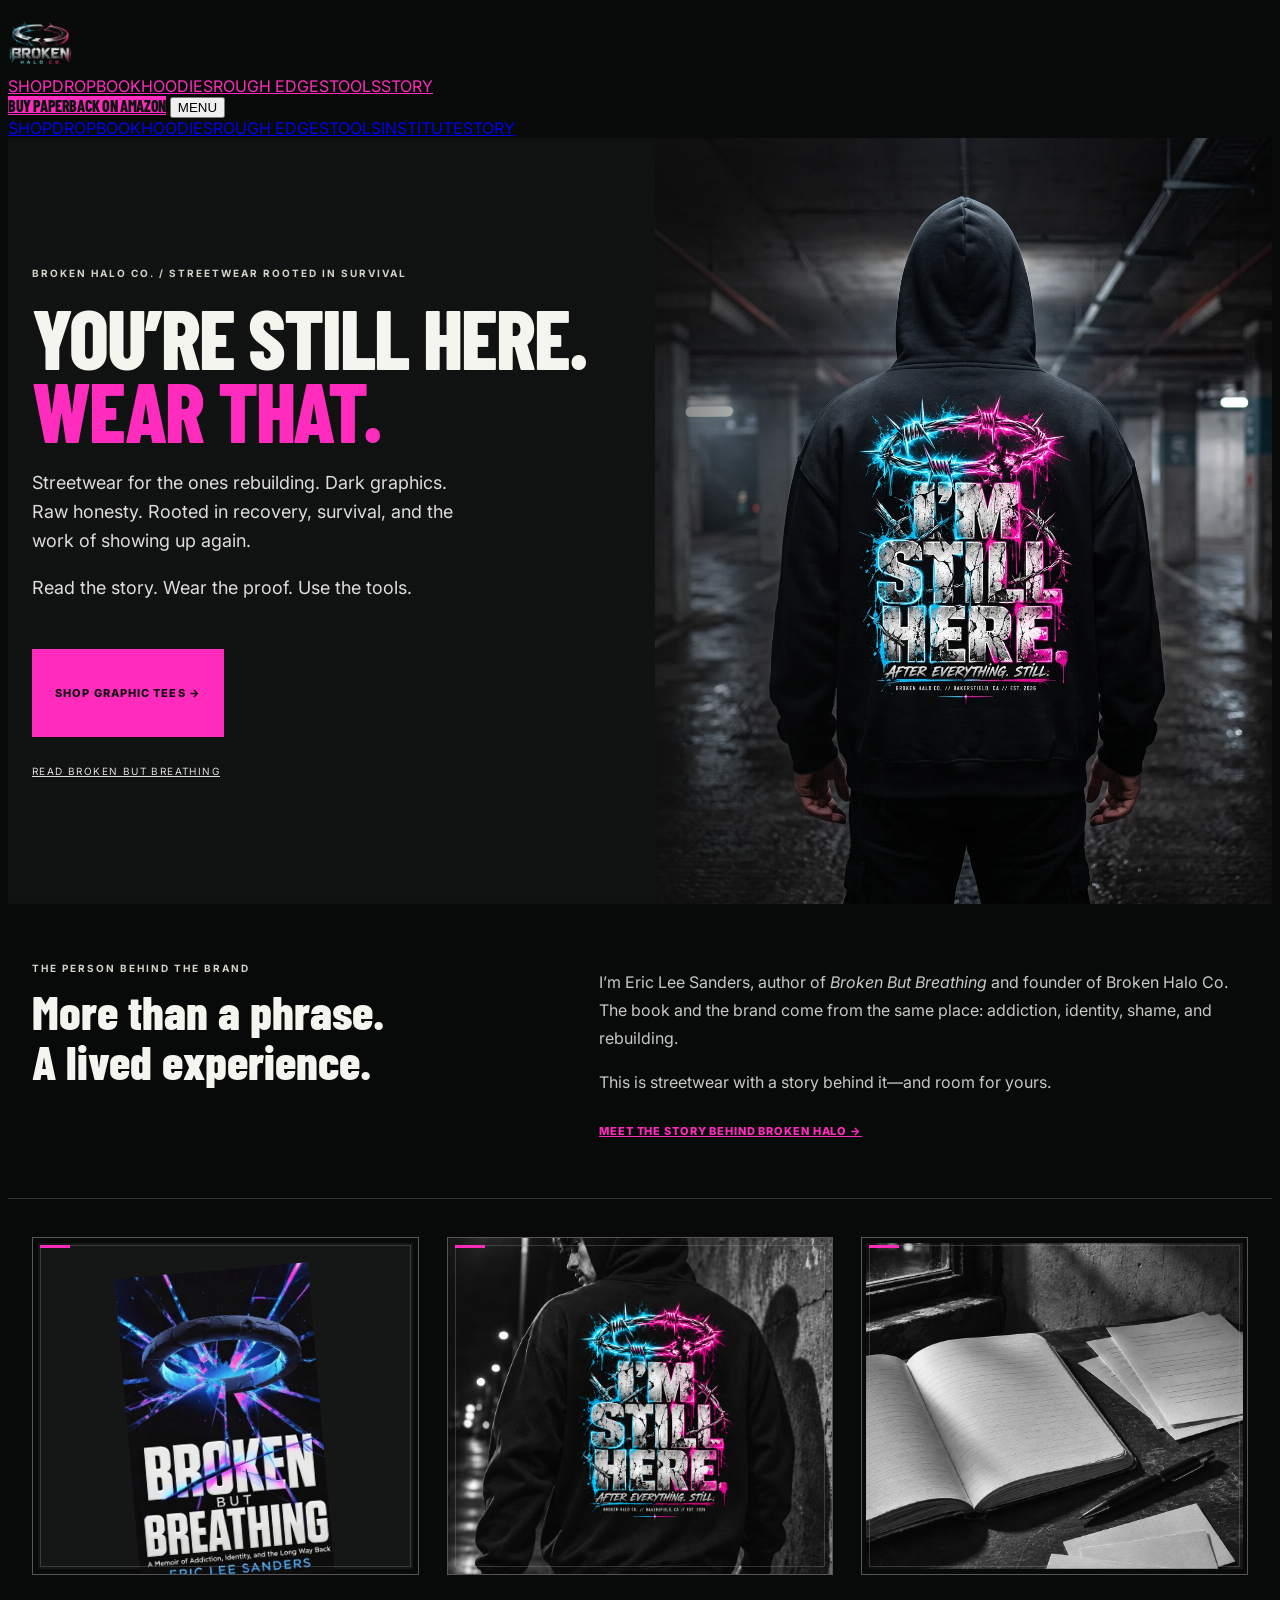
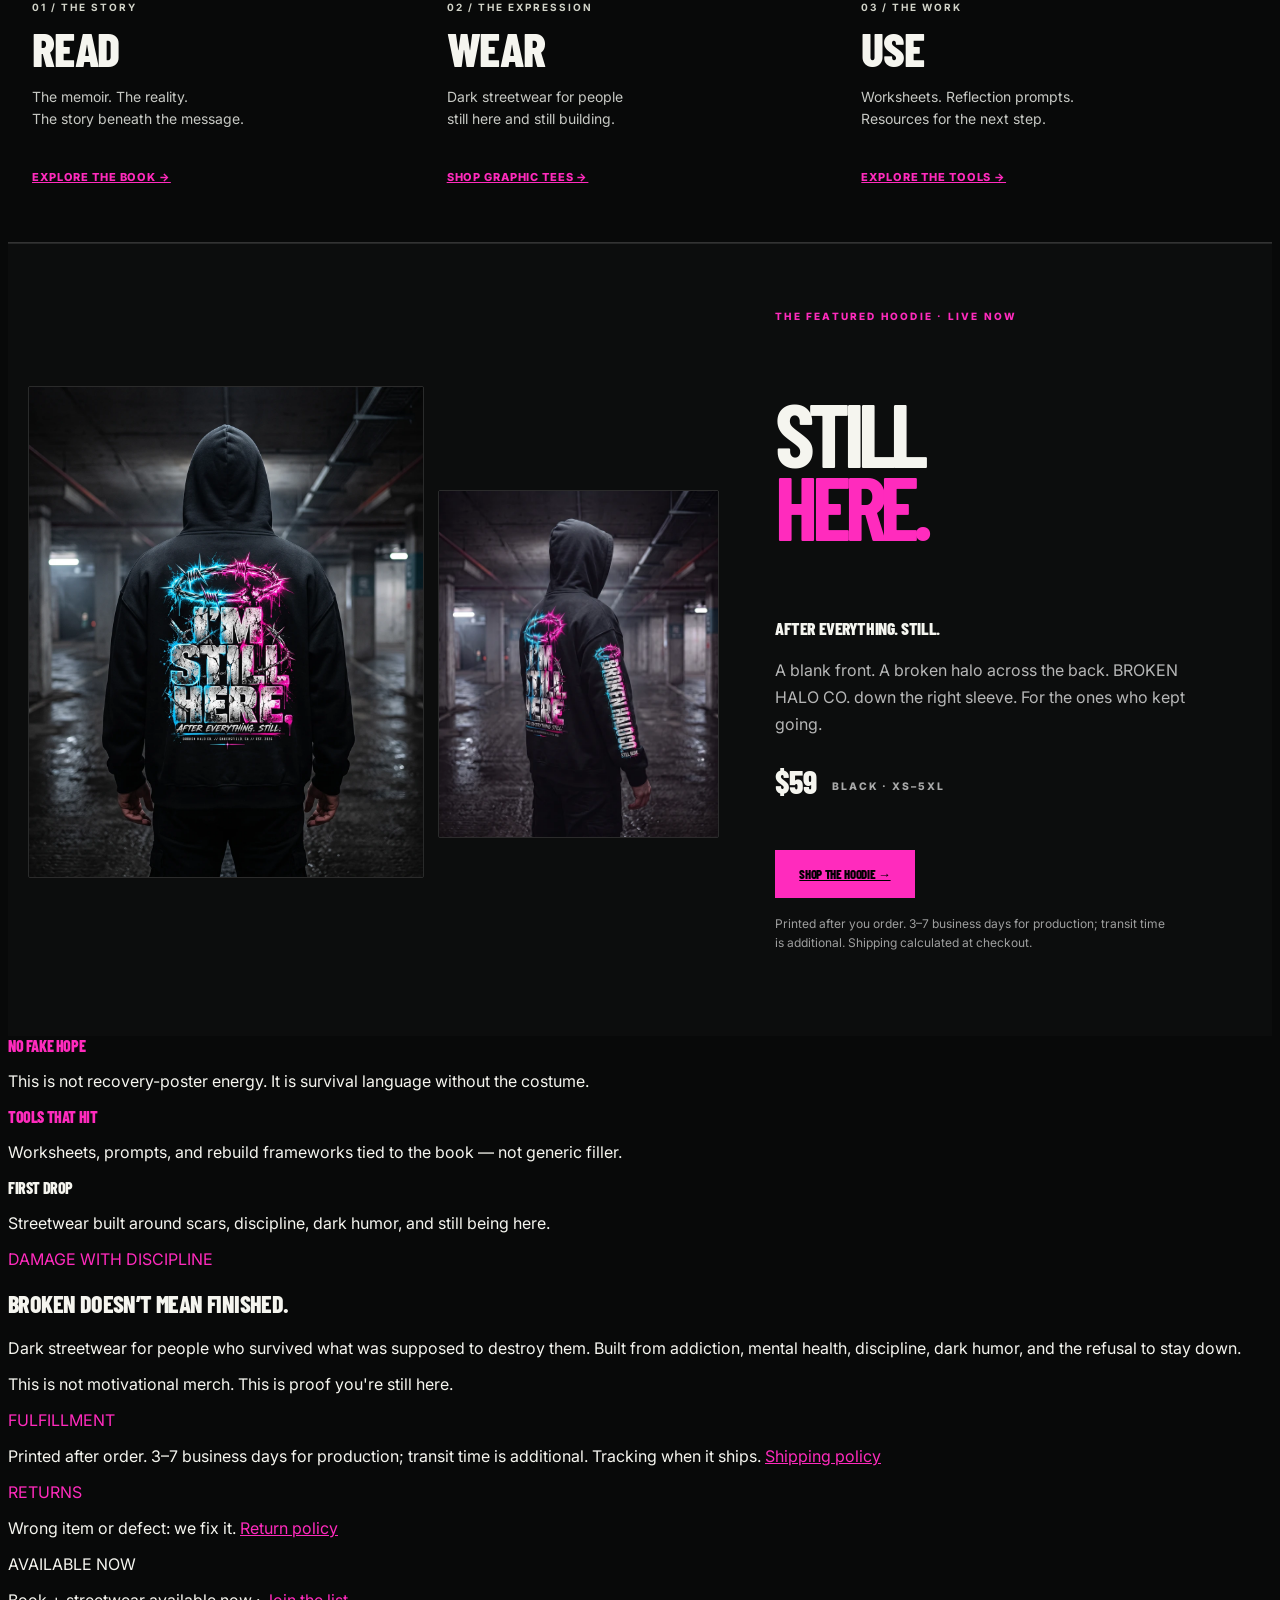
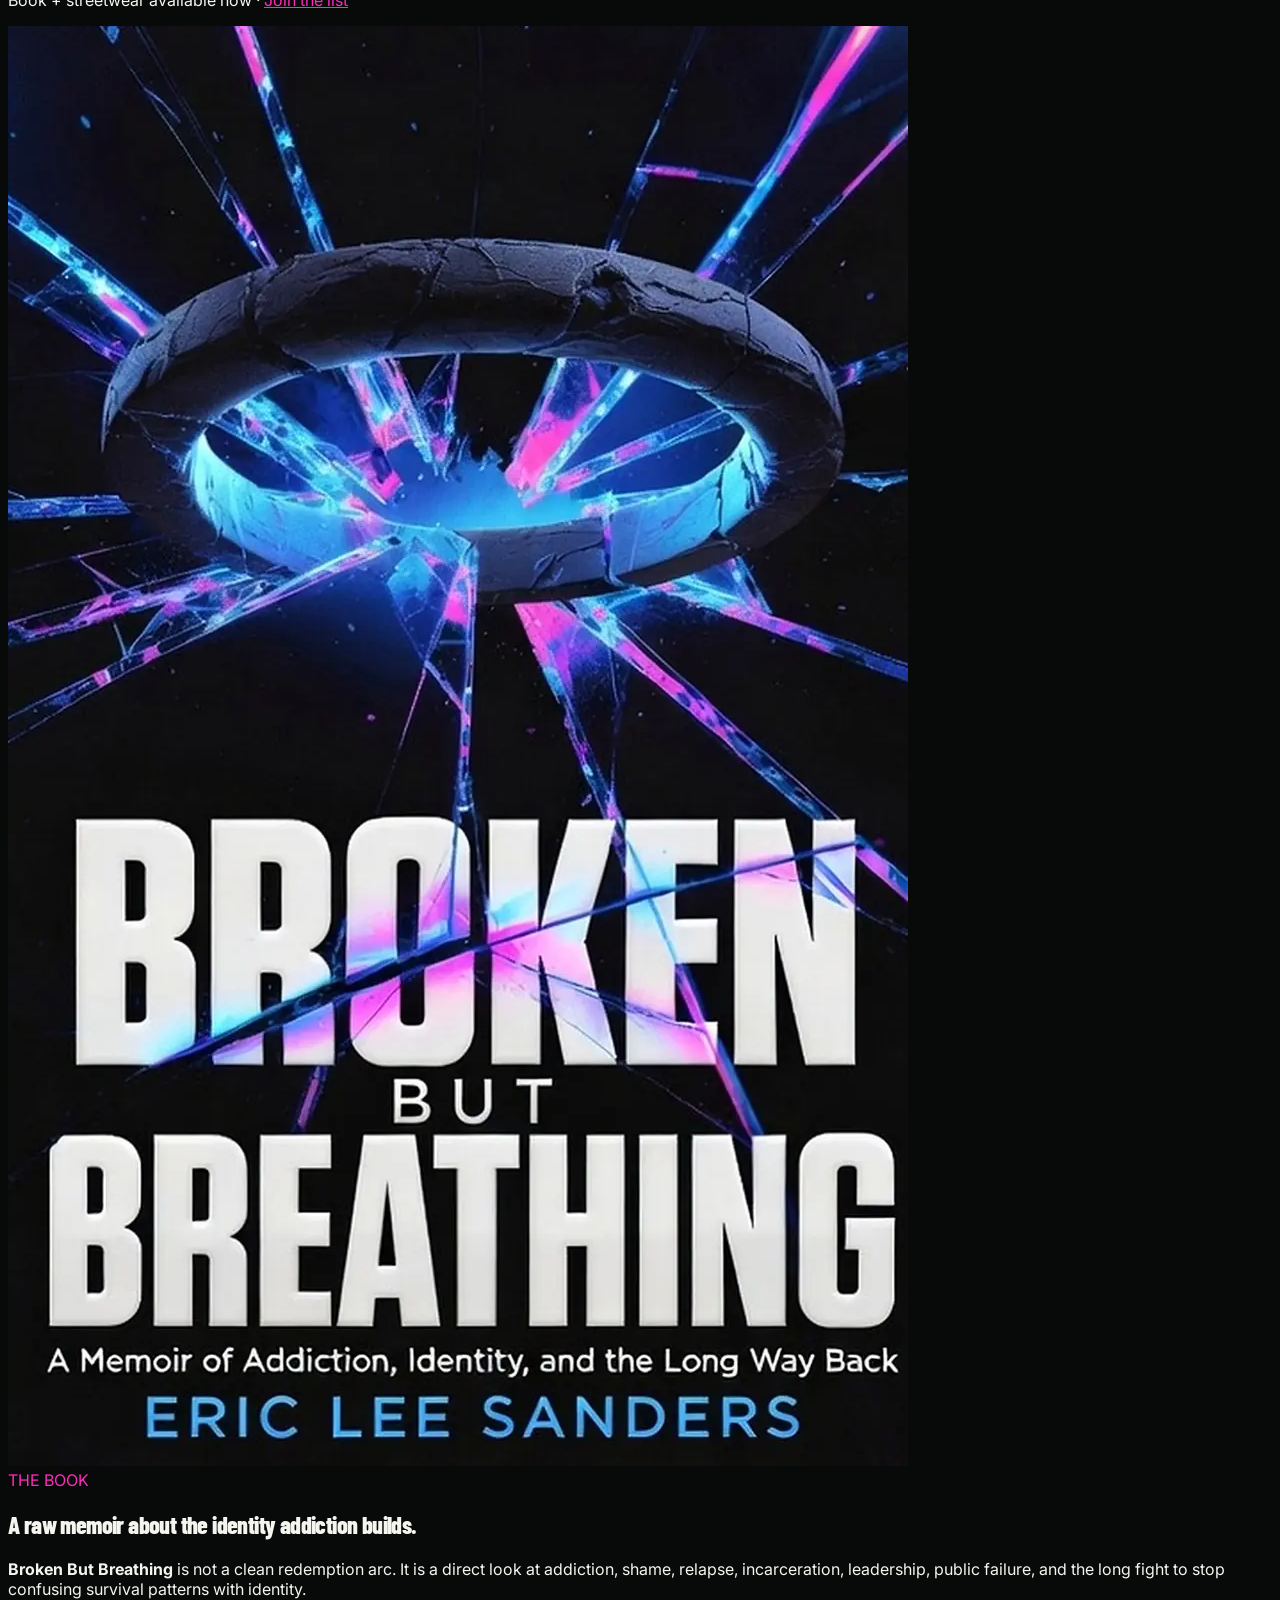
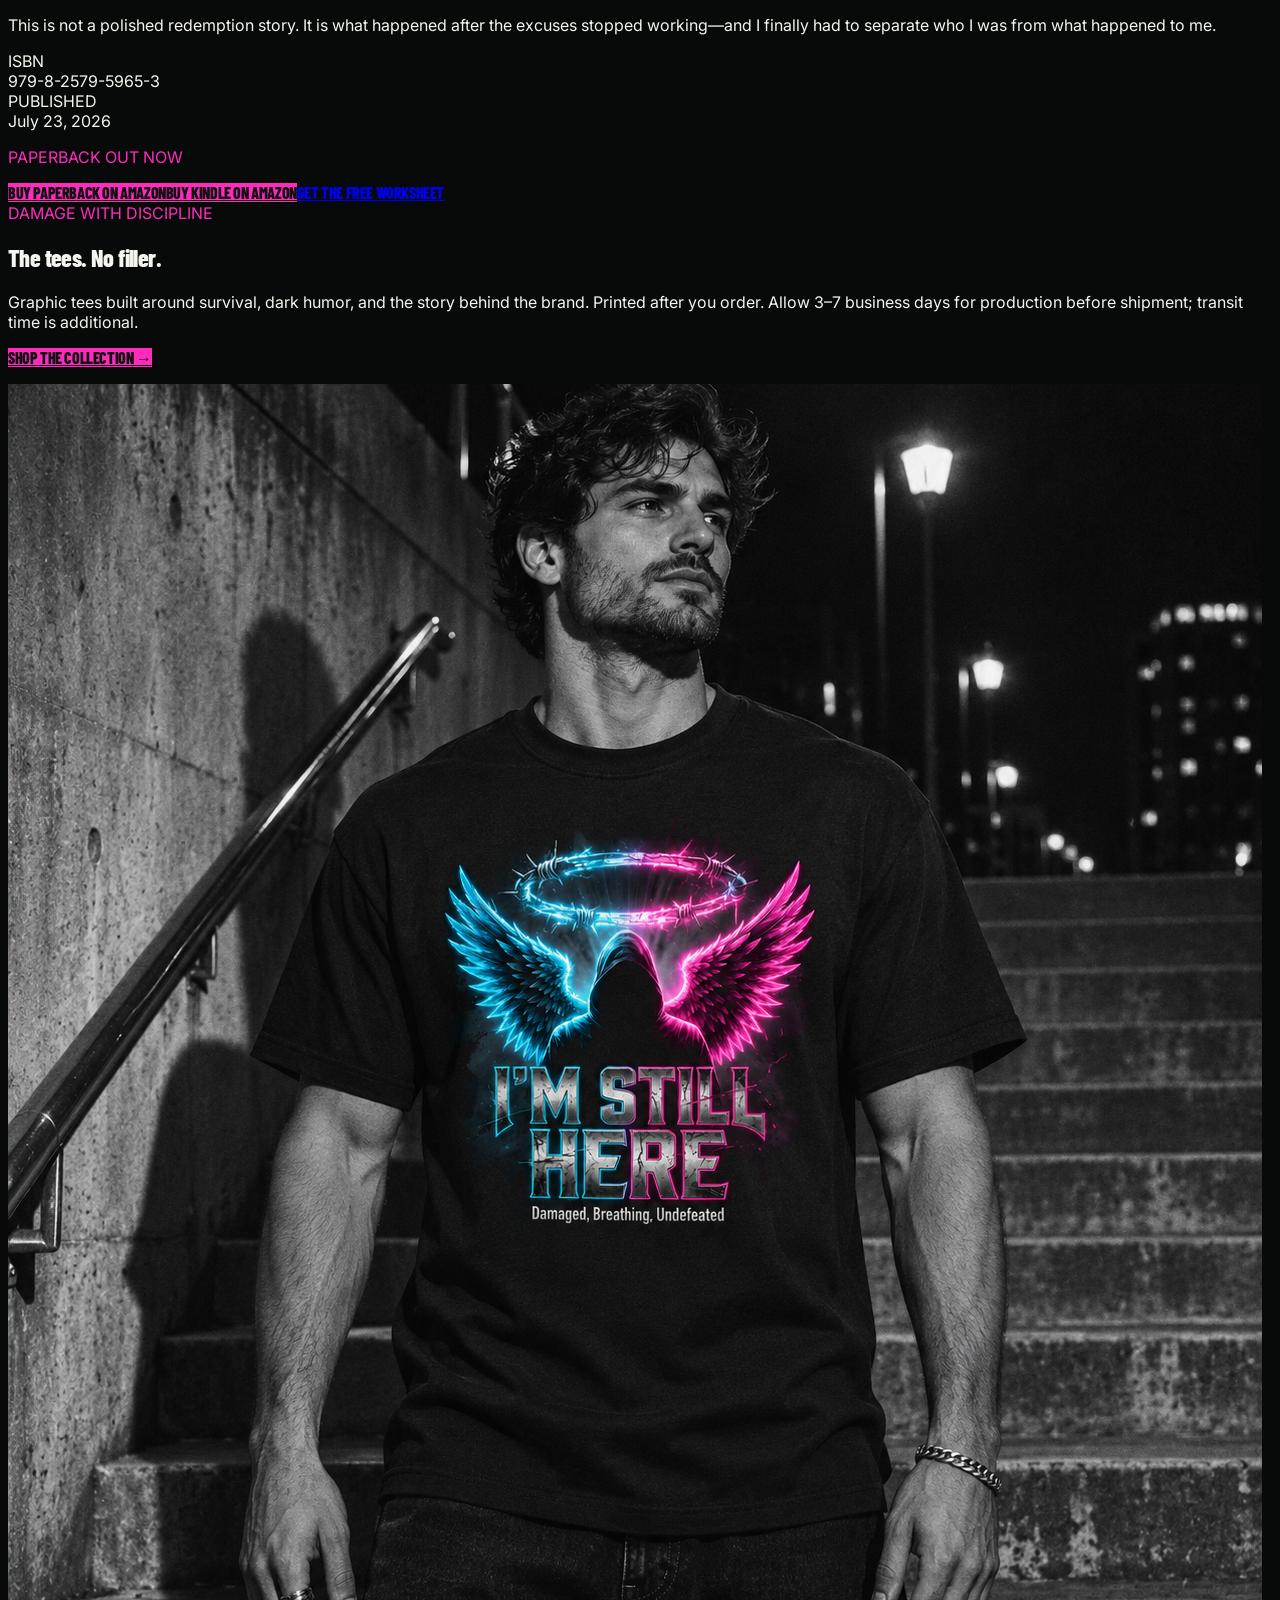
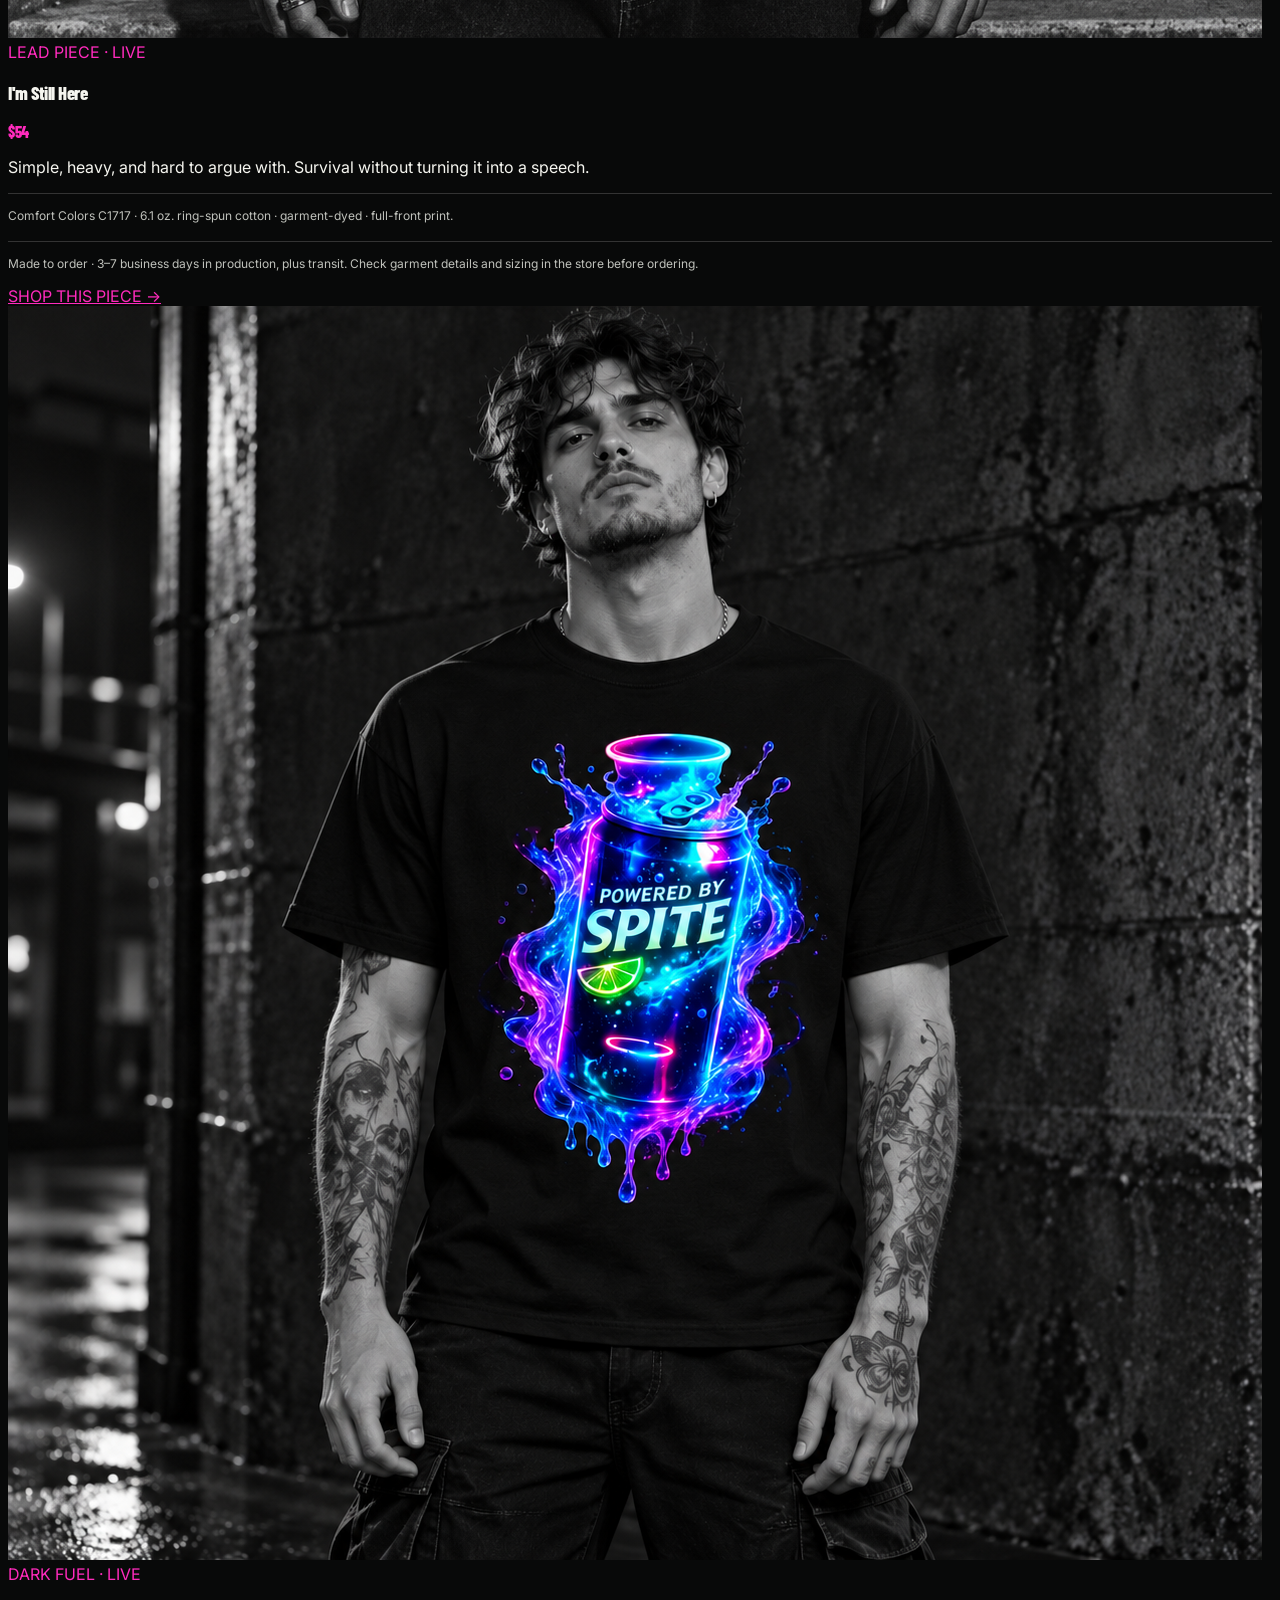
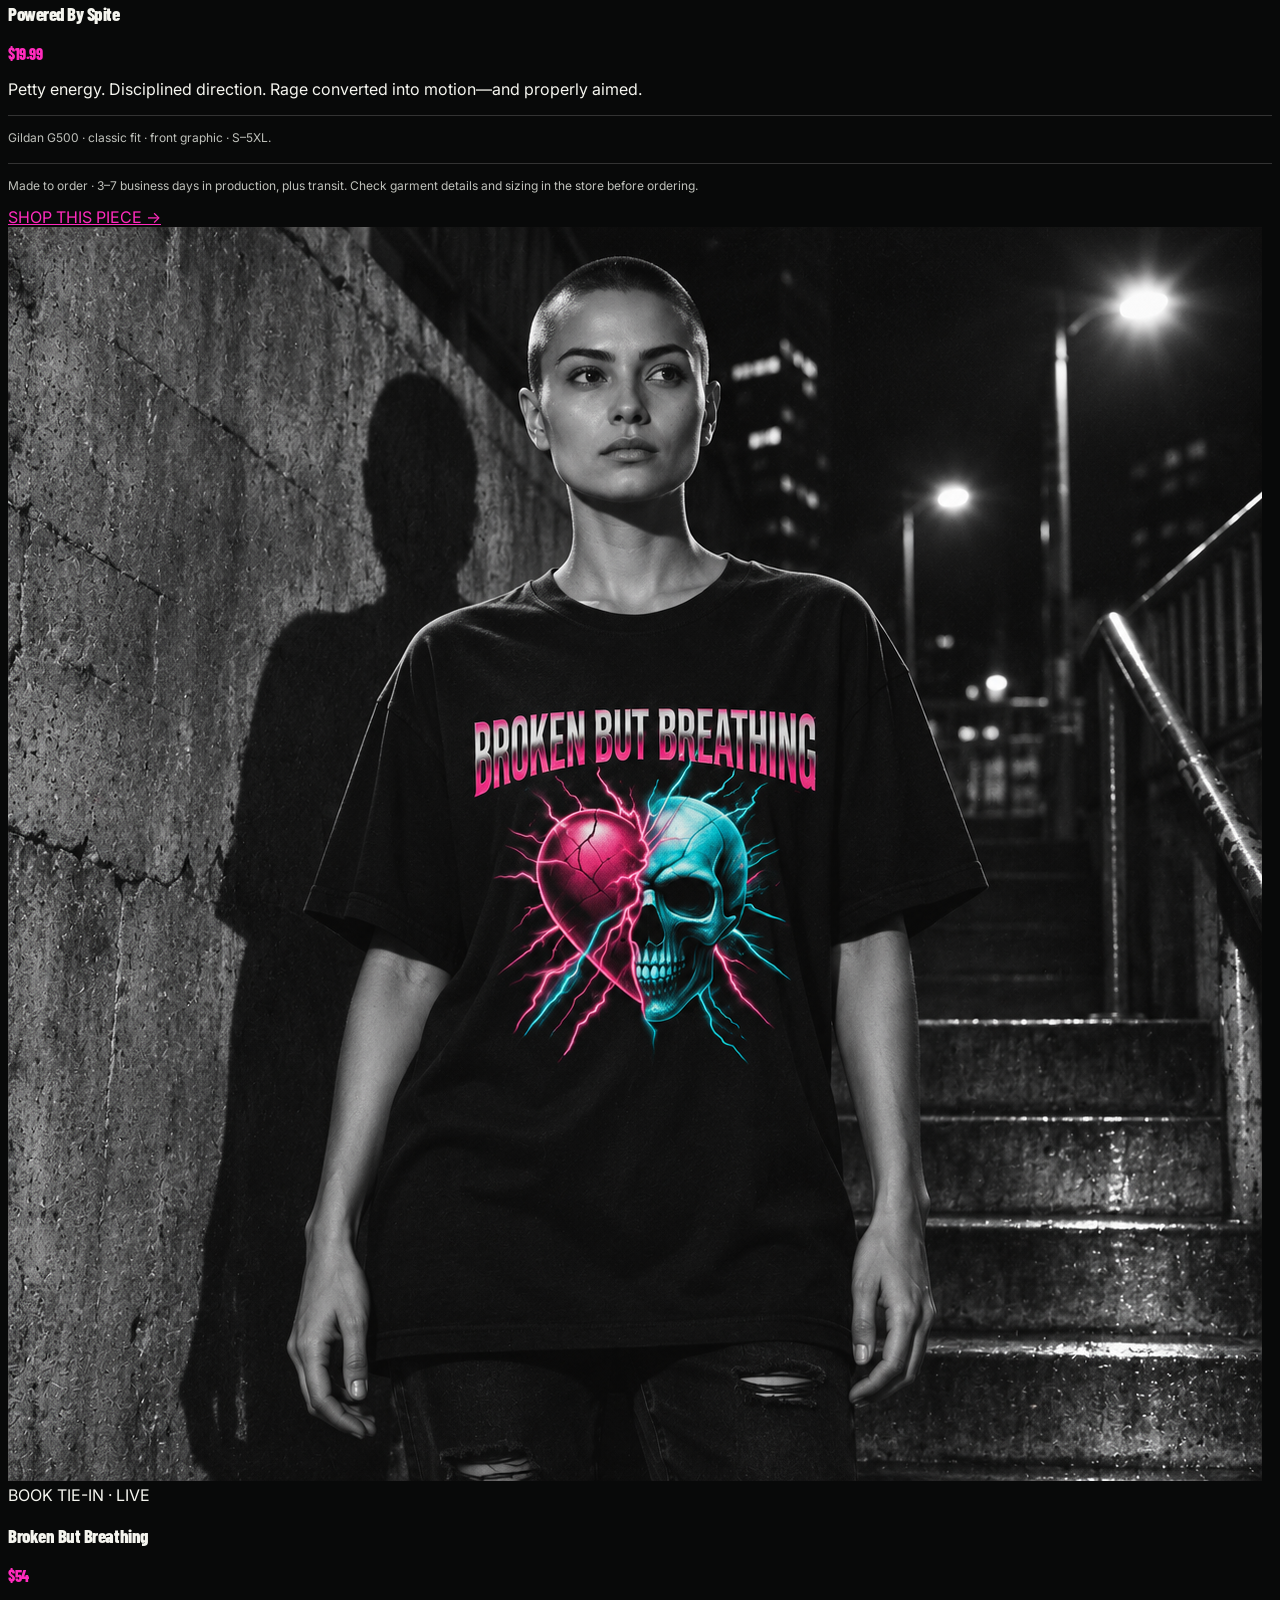
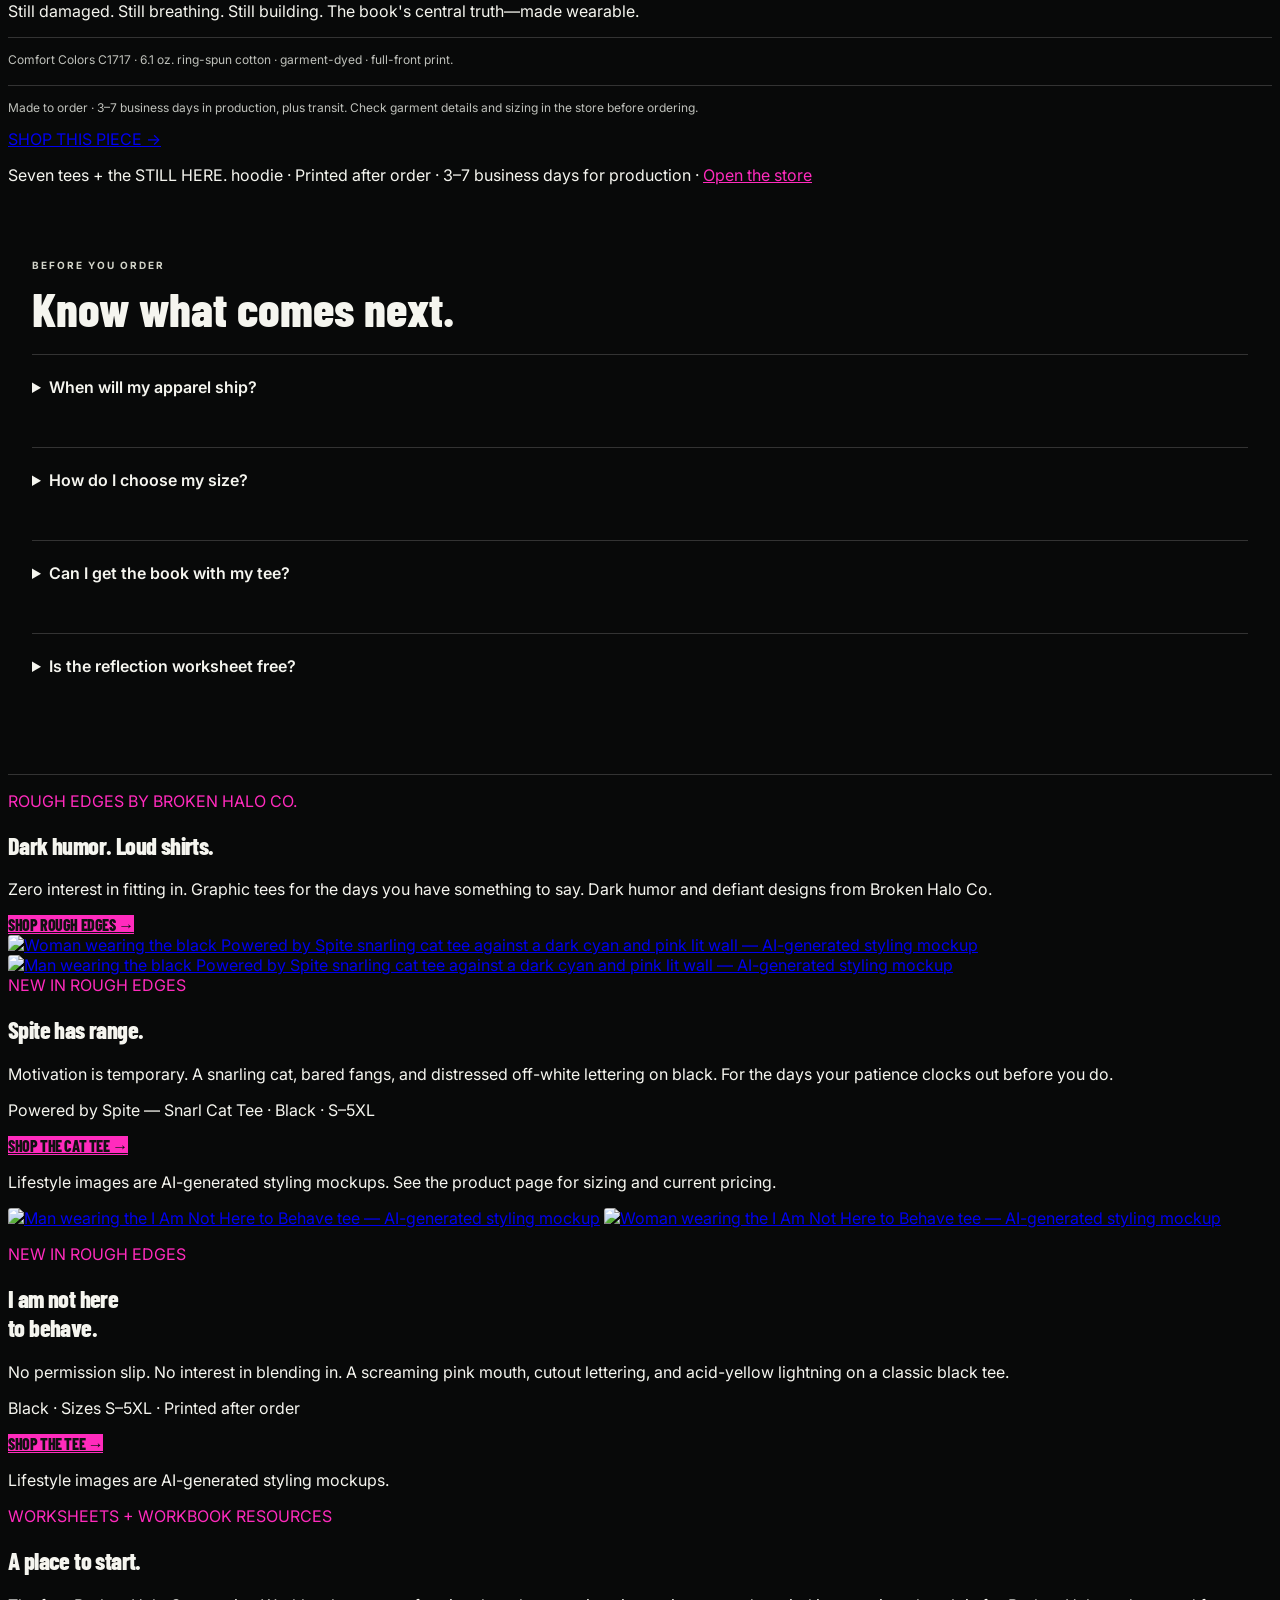
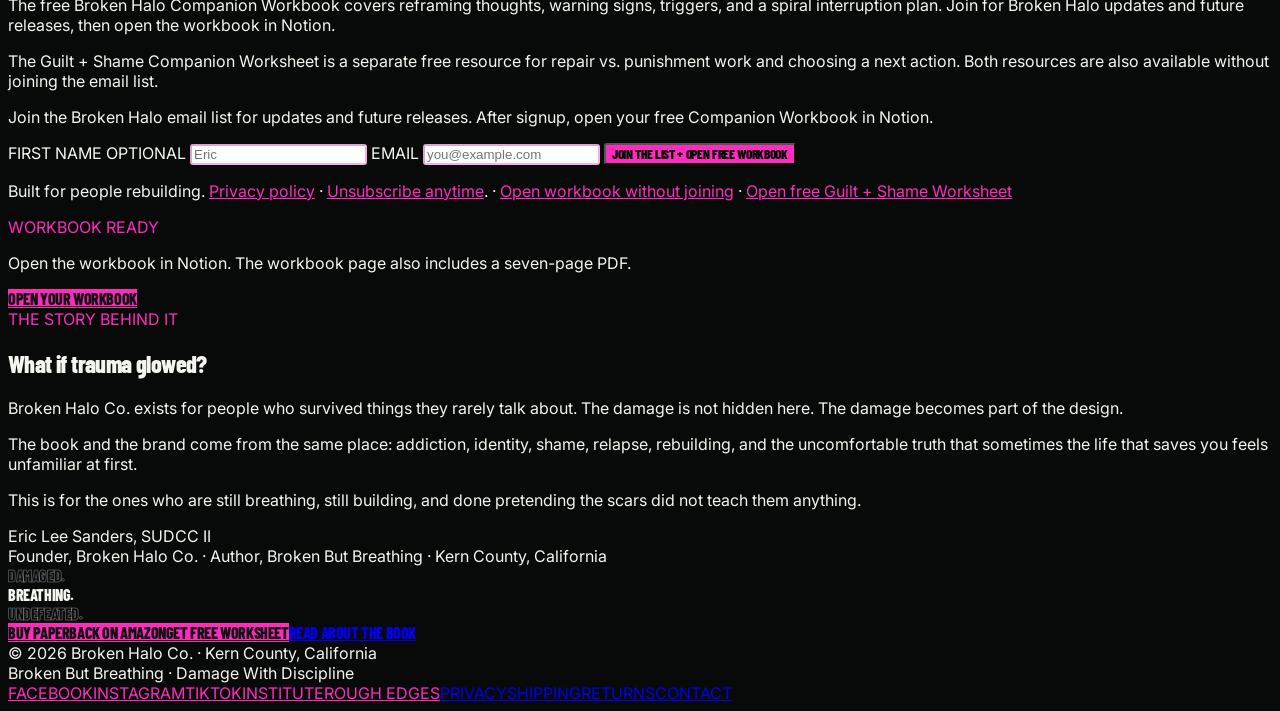
==== commit 778d8101: "Shorten purchase paths and align workbook signup delivery" ====
--- a/index.html
+++ b/index.html
@@ -143,6 +143,7 @@
     @media(prefers-reduced-motion:reduce){html{scroll-behavior:auto}.reveal{transition:none;transform:none}.card-hover{transition:none}}
   </style>
   <link rel="stylesheet" href="editorial.css" />
+  <noscript><style>.reveal{opacity:1;transform:none}</style></noscript>
 </head>
 <body class="grain bg-[#09090b] text-white selection:bg-[#ff2bbd] selection:text-black">
   <nav class="sticky top-0 z-40 border-b border-white/10 bg-[#09090b]/90 backdrop-blur-xl">
@@ -151,7 +152,7 @@
         <img src="logo-nav.webp?v=20260723" alt="Broken Halo Co." class="h-14 w-14 object-contain halo-glow sm:h-16 sm:w-16" width="64" height="64" decoding="async" />
       </a>
       <div class="hidden items-center gap-5 text-xs font-semibold tracking-[.18em] text-white/70 xl:flex"><a href="https://shop.thebrokenhaloco.com/" class="hover:text-[#00f0ff]">SHOP</a><a href="#drop" class="hover:text-[#00f0ff]">DROP</a><a href="#book" class="hover:text-[#00f0ff]">BOOK</a><a href="#hoodies" class="hover:text-[#00f0ff]">HOODIES</a><a href="https://shop.thebrokenhaloco.com/collections/rough-edges" class="hover:text-[#ff2bbd]">ROUGH EDGES</a><a href="#tools" class="hover:text-[#00f0ff]">TOOLS</a><a href="#story" class="hover:text-[#00f0ff]">STORY</a></div>
-      <a id="navAmazon" href="#" target="_blank" rel="noopener noreferrer" class="amazon-cta hidden border border-[#ff2bbd] px-5 py-2.5 font-display text-xs tracking-[.25em] text-[#ff2bbd] transition hover:bg-[#ff2bbd] hover:text-black xl:inline-flex">BUY NOW</a>
+      <a id="navAmazon" href="https://www.amazon.com/dp/B0H9G1YHST" target="_blank" rel="noopener noreferrer" class="amazon-cta border border-[#ff2bbd] px-5 py-2.5 font-display text-xs tracking-[.25em] text-[#ff2bbd] transition hover:bg-[#ff2bbd] hover:text-black xl:inline-flex">BUY PAPERBACK ON AMAZON</a>
       <a href="#tools" class="hidden border border-[#00f0ff] px-5 py-2.5 font-display text-xs tracking-[.25em] text-[#00f0ff] transition hover:bg-[#00f0ff] hover:text-black xl:inline-flex nav-join-list">JOIN LIST</a>
       <button id="menuButton" class="xl:hidden rounded-full border border-white/10 px-3 py-2 text-xs tracking-[.18em] text-white/70" aria-expanded="false" aria-controls="mobileMenu">MENU</button>
     </div>
@@ -164,7 +165,8 @@
         <p class="editorial-kicker">BROKEN HALO CO. / STREETWEAR ROOTED IN SURVIVAL</p>
         <h1 id="opening-title">YOU’RE STILL HERE.<br><span>WEAR THAT.</span></h1>
         <p>Streetwear for the ones rebuilding. Dark graphics. Raw honesty. Rooted in recovery, survival, and the work of showing up again.</p>
-        <a id="heroShopCta" class="editorial-button" href="#drop">SHOP THE TEES →</a>
+        <p>Read the story. Wear the proof. Use the tools.</p>
+        <a id="heroShopCta" class="editorial-button" href="https://shop.thebrokenhaloco.com/collections/tees">SHOP GRAPHIC TEES →</a>
         <a id="heroAmazonCta" class="amazon-cta editorial-secondary" href="https://www.amazon.com/dp/B0H9G1YHST" target="_blank" rel="noopener noreferrer">READ BROKEN BUT BREATHING →</a>
       </div>
       <img class="editorial-photo" src="assets/still-here-hoodie-back-1200.webp" alt="Back view of the Still Here hoodie with its cyan, magenta and white artwork in a concrete parking structure — styling mockup" width="1200" height="1490" fetchpriority="high">
@@ -179,8 +181,8 @@
         <div class="route-copy"><span class="editorial-kicker">01 / THE STORY</span><h2>READ</h2><p>The memoir. The reality.<br>The story beneath the message.</p><a href="#book">EXPLORE THE BOOK →</a></div>
       </article>
       <article class="route-card">
-        <a class="route-visual route-wear photo-frame" href="#hoodies" aria-label="Explore Broken Halo apparel"><img src="assets/still-here-night.png" alt="Still Here hoodie with its cyan and hot-pink print against a monochrome nighttime street — AI styling image" width="1122" height="1402" loading="lazy"></a>
-        <div class="route-copy"><span class="editorial-kicker">02 / THE EXPRESSION</span><h2>WEAR</h2><p>Dark streetwear for people<br>still here and still building.</p><a href="#hoodies">EXPLORE THE APPAREL →</a></div>
+        <a class="route-visual route-wear photo-frame" href="https://shop.thebrokenhaloco.com/collections/tees" aria-label="Shop Broken Halo graphic tees"><img src="assets/still-here-night.png" alt="Still Here hoodie with its cyan and hot-pink print against a monochrome nighttime street — AI styling image" width="1122" height="1402" loading="lazy"></a>
+        <div class="route-copy"><span class="editorial-kicker">02 / THE EXPRESSION</span><h2>WEAR</h2><p>Dark streetwear for people<br>still here and still building.</p><a href="https://shop.thebrokenhaloco.com/collections/tees">SHOP GRAPHIC TEES →</a></div>
       </article>
       <article class="route-card">
         <a class="route-visual route-tool photo-frame" href="#tools" aria-label="Explore worksheets and workbook resources"><img src="assets/tools-night.png" alt="Open notebook, reflection sheets and cards beside a night-lit concrete wall" width="1122" height="1402" loading="lazy"></a>
@@ -235,12 +237,12 @@
       </div>
     </section>
 
-    <section id="book" class="reveal px-5 py-20 sm:px-6 md:py-28"><div class="mx-auto grid max-w-6xl gap-12 lg:grid-cols-[.72fr_1.28fr] lg:items-center"><div class="mx-auto max-w-sm rounded-[1.6rem] border border-white/10 bg-black/50 p-3 shadow-2xl lg:mx-0" id="bookCoverWrap"><img id="bookCoverImage" src="book-cover-front.webp?v=20260723" alt="Broken But Breathing front cover" class="rounded-[1.15rem]" loading="lazy"/></div><div class="space-y-6 text-lg leading-relaxed text-white/70"><div><div class="mb-3 text-xs font-bold tracking-[.3em] text-[#00f0ff]">THE BOOK</div><h2 class="font-display text-5xl font-bold leading-[.92] tracking-[-.07em] sm:text-6xl">A raw memoir about the identity addiction builds.</h2></div><p><strong class="text-white">Broken But Breathing</strong> is not a clean redemption arc. It is a direct look at addiction, shame, relapse, incarceration, leadership, public failure, and the long fight to stop confusing survival patterns with identity.</p><p>This is not a polished redemption story. It is what happened after the excuses stopped working—and I finally had to separate who I was from what happened to me.</p><div class="grid gap-3 pt-2 sm:grid-cols-2"><div class="rounded-2xl border border-white/10 bg-black/35 p-5"><div class="text-[10px] font-bold tracking-[.28em] text-white/40">ISBN</div><div class="mt-1 font-mono text-sm text-white">979-8-2579-5965-3</div></div><div class="rounded-2xl border border-white/10 bg-black/35 p-5"><div class="text-[10px] font-bold tracking-[.28em] text-white/40">PUBLISHED</div><div class="mt-1 font-mono text-sm text-white">July 23, 2026</div></div></div><p id="bookSectionPlaceholder" class="text-sm tracking-[.14em] text-white/40">PAPERBACK OUT NOW</p><div class="flex flex-col gap-3 pt-1 sm:flex-row sm:flex-wrap"><a id="bookSectionAmazon" href="#" target="_blank" rel="noopener noreferrer" class="amazon-cta hidden inline-flex w-full justify-center bg-[#ff2bbd] px-8 py-4 font-display text-sm font-bold tracking-[.22em] text-black transition hover:bg-white sm:w-auto">BUY NOW</a><a id="bookSectionEbook" href="#" target="_blank" rel="noopener noreferrer" class="ebook-cta hidden inline-flex w-full justify-center border border-[#00f0ff] px-8 py-4 font-display text-sm font-bold tracking-[.22em] text-[#00f0ff] transition hover:bg-[#00f0ff] hover:text-black sm:w-auto">GET THE EBOOK</a><a href="#tools" class="inline-flex w-full justify-center border border-white/70 px-8 py-4 font-display text-sm font-bold tracking-[.22em] text-white transition hover:bg-white hover:text-black sm:w-auto">GET THE FREE WORKSHEET</a></div></div></div></section>
+    <section id="book" class="reveal px-5 py-20 sm:px-6 md:py-28"><div class="mx-auto grid max-w-6xl gap-12 lg:grid-cols-[.72fr_1.28fr] lg:items-center"><div class="mx-auto max-w-sm rounded-[1.6rem] border border-white/10 bg-black/50 p-3 shadow-2xl lg:mx-0" id="bookCoverWrap"><img id="bookCoverImage" src="book-cover-front.webp?v=20260723" alt="Broken But Breathing front cover" class="rounded-[1.15rem]" loading="lazy"/></div><div class="space-y-6 text-lg leading-relaxed text-white/70"><div><div class="mb-3 text-xs font-bold tracking-[.3em] text-[#00f0ff]">THE BOOK</div><h2 class="font-display text-5xl font-bold leading-[.92] tracking-[-.07em] sm:text-6xl">A raw memoir about the identity addiction builds.</h2></div><p><strong class="text-white">Broken But Breathing</strong> is not a clean redemption arc. It is a direct look at addiction, shame, relapse, incarceration, leadership, public failure, and the long fight to stop confusing survival patterns with identity.</p><p>This is not a polished redemption story. It is what happened after the excuses stopped working—and I finally had to separate who I was from what happened to me.</p><div class="grid gap-3 pt-2 sm:grid-cols-2"><div class="rounded-2xl border border-white/10 bg-black/35 p-5"><div class="text-[10px] font-bold tracking-[.28em] text-white/40">ISBN</div><div class="mt-1 font-mono text-sm text-white">979-8-2579-5965-3</div></div><div class="rounded-2xl border border-white/10 bg-black/35 p-5"><div class="text-[10px] font-bold tracking-[.28em] text-white/40">PUBLISHED</div><div class="mt-1 font-mono text-sm text-white">July 23, 2026</div></div></div><p id="bookSectionPlaceholder" class="text-sm tracking-[.14em] text-white/40">PAPERBACK OUT NOW</p><div class="flex flex-col gap-3 pt-1 sm:flex-row sm:flex-wrap"><a id="bookSectionAmazon" href="https://www.amazon.com/dp/B0H9G1YHST" target="_blank" rel="noopener noreferrer" class="amazon-cta inline-flex w-full justify-center bg-[#ff2bbd] px-8 py-4 font-display text-sm font-bold tracking-[.22em] text-black transition hover:bg-white sm:w-auto">BUY PAPERBACK ON AMAZON</a><a id="bookSectionEbook" href="https://www.amazon.com/dp/B0H9JYXPZB" target="_blank" rel="noopener noreferrer" class="ebook-cta inline-flex w-full justify-center border border-[#00f0ff] px-8 py-4 font-display text-sm font-bold tracking-[.22em] text-[#00f0ff] transition hover:bg-[#00f0ff] hover:text-black sm:w-auto">BUY KINDLE ON AMAZON</a><a href="#tools" class="inline-flex w-full justify-center border border-white/70 px-8 py-4 font-display text-sm font-bold tracking-[.22em] text-white transition hover:bg-white hover:text-black sm:w-auto">GET THE FREE WORKSHEET</a></div></div></div></section>
 
     <section id="drop" class="reveal border-y border-white/10 bg-zinc-950/70 px-5 py-20 sm:px-6 md:py-24"><div class="mx-auto max-w-7xl"><div class="mb-12 text-center"><div class="mb-3 text-xs font-bold tracking-[.3em] text-[#ff2bbd]">DAMAGE WITH DISCIPLINE</div><h2 class="font-display text-5xl font-bold leading-[.92] tracking-[-.07em] sm:text-6xl">The tees. No filler.</h2><p class="mx-auto mt-5 max-w-2xl text-base leading-relaxed text-white/60">Graphic tees built around survival, dark humor, and the story behind the brand. Printed after you order. Allow 3–7 business days for production before shipment; transit time is additional.</p><p class="mt-4"><a id="shopFirstDropCta" href="https://shop.thebrokenhaloco.com/collections/first-drop" class="inline-flex border border-[#00f0ff] px-6 py-3 font-display text-xs font-bold tracking-[.22em] text-[#00f0ff] transition hover:bg-[#00f0ff] hover:text-black">SHOP THE COLLECTION →</a></p></div><div class="grid gap-5 sm:grid-cols-2 lg:grid-cols-3">
-      <article class="media-card card-hover rounded-[1.7rem] border border-white/10 bg-black/45 p-4" data-shop-key="im-still-here"><div class="mb-5 overflow-hidden rounded-[1.25rem] border border-white/10 bg-[#050507]"><a href="https://shop.thebrokenhaloco.com/products/im-still-here-tee"><img src="assets/still-here-tee-night.png" alt="AI styling image of the current I'm Still Here tee: colored angel graphic against a monochrome night street" class="aspect-square w-full object-cover" loading="lazy"/></a></div><div class="px-1 pb-2"><div class="text-[10px] font-bold tracking-[.25em] text-[#00f0ff]">LEAD PIECE · LIVE</div><h3 class="mt-2 font-display text-3xl font-bold tracking-[-.06em]">I'm Still Here</h3><p class="shop-price mt-2 font-display text-lg font-bold tracking-wide text-[#00f0ff]">$54</p><p class="mt-3 text-sm leading-relaxed text-white/58">Simple, heavy, and hard to argue with. Survival without turning it into a speech.</p><p class="purchase-note">Made to order · 3–7 business days in production, plus transit. Check garment details and sizing in the store before ordering.</p><a href="https://shop.thebrokenhaloco.com/products/im-still-here-tee" class="shop-product-link mt-6 inline-flex text-xs font-bold tracking-[.22em] text-[#00f0ff]">SHOP THIS PIECE →</a></div></article>
-      <article class="media-card card-hover rounded-[1.7rem] border border-white/10 bg-black/45 p-4" data-shop-key="powered-by-spite"><div class="mb-5 overflow-hidden rounded-[1.25rem] border border-white/10 bg-[#050507]"><a href="https://shop.thebrokenhaloco.com/products/powered-by-spite-1"><img src="assets/spite-tee-night.png" alt="AI styling image of the current Powered by Spite tee: colored can graphic against a monochrome night street" class="aspect-square w-full object-cover" loading="lazy"/></a></div><div class="px-1 pb-2"><div class="text-[10px] font-bold tracking-[.25em] text-[#ff2bbd]">DARK FUEL · LIVE</div><h3 class="mt-2 font-display text-3xl font-bold tracking-[-.06em]">Powered By Spite</h3><p class="shop-price mt-2 font-display text-lg font-bold tracking-wide text-[#00f0ff]">$19.99</p><p class="mt-3 text-sm leading-relaxed text-white/58">Petty energy. Disciplined direction. Rage converted into motion—and properly aimed.</p><p class="purchase-note">Made to order · 3–7 business days in production, plus transit. Check garment details and sizing in the store before ordering.</p><a href="https://shop.thebrokenhaloco.com/products/powered-by-spite-1" class="shop-product-link mt-6 inline-flex text-xs font-bold tracking-[.22em] text-[#ff2bbd]">SHOP THIS PIECE →</a></div></article>
-      <article class="media-card card-hover rounded-[1.7rem] border border-white/10 bg-black/45 p-4" data-shop-key="broken-but-breathing"><div class="mb-5 overflow-hidden rounded-[1.25rem] border border-white/10 bg-[#050507]"><a href="https://shop.thebrokenhaloco.com/products/broken-but-breathing-tee"><img src="assets/broken-but-breathing-tee-night.png" alt="AI styling image of the current Broken But Breathing tee: colored skull and heart graphic against a monochrome night street" class="aspect-square w-full object-cover" loading="lazy"/></a></div><div class="px-1 pb-2"><div class="text-[10px] font-bold tracking-[.25em] text-white/45">BOOK TIE-IN · LIVE</div><h3 class="mt-2 font-display text-3xl font-bold tracking-[-.06em]">Broken But Breathing</h3><p class="shop-price mt-2 font-display text-lg font-bold tracking-wide text-[#00f0ff]">$54</p><p class="mt-3 text-sm leading-relaxed text-white/58">Still damaged. Still breathing. Still building. The book's central truth—made wearable.</p><p class="purchase-note">Made to order · 3–7 business days in production, plus transit. Check garment details and sizing in the store before ordering.</p><a href="https://shop.thebrokenhaloco.com/products/broken-but-breathing-tee" class="shop-product-link mt-6 inline-flex text-xs font-bold tracking-[.22em] text-white">SHOP THIS PIECE →</a></div></article>
+      <article class="media-card card-hover rounded-[1.7rem] border border-white/10 bg-black/45 p-4" data-shop-key="im-still-here"><div class="mb-5 overflow-hidden rounded-[1.25rem] border border-white/10 bg-[#050507]"><a href="https://shop.thebrokenhaloco.com/products/im-still-here-tee"><img src="assets/still-here-tee-night.png" alt="AI styling image of the current I'm Still Here tee: colored angel graphic against a monochrome night street" class="aspect-square w-full object-cover" loading="lazy"/></a></div><div class="px-1 pb-2"><div class="text-[10px] font-bold tracking-[.25em] text-[#00f0ff]">LEAD PIECE · LIVE</div><h3 class="mt-2 font-display text-3xl font-bold tracking-[-.06em]">I'm Still Here</h3><p class="shop-price mt-2 font-display text-lg font-bold tracking-wide text-[#00f0ff]">$54</p><p class="mt-3 text-sm leading-relaxed text-white/58">Simple, heavy, and hard to argue with. Survival without turning it into a speech.</p><p class="purchase-note">Comfort Colors C1717 · 6.1 oz. ring-spun cotton · garment-dyed · full-front print.</p><p class="purchase-note">Made to order · 3–7 business days in production, plus transit. Check garment details and sizing in the store before ordering.</p><a href="https://shop.thebrokenhaloco.com/products/im-still-here-tee" class="shop-product-link mt-6 inline-flex text-xs font-bold tracking-[.22em] text-[#00f0ff]">SHOP THIS PIECE →</a></div></article>
+      <article class="media-card card-hover rounded-[1.7rem] border border-white/10 bg-black/45 p-4" data-shop-key="powered-by-spite"><div class="mb-5 overflow-hidden rounded-[1.25rem] border border-white/10 bg-[#050507]"><a href="https://shop.thebrokenhaloco.com/products/powered-by-spite-1"><img src="assets/spite-tee-night.png" alt="AI styling image of the current Powered by Spite tee: colored can graphic against a monochrome night street" class="aspect-square w-full object-cover" loading="lazy"/></a></div><div class="px-1 pb-2"><div class="text-[10px] font-bold tracking-[.25em] text-[#ff2bbd]">DARK FUEL · LIVE</div><h3 class="mt-2 font-display text-3xl font-bold tracking-[-.06em]">Powered By Spite</h3><p class="shop-price mt-2 font-display text-lg font-bold tracking-wide text-[#00f0ff]">$19.99</p><p class="mt-3 text-sm leading-relaxed text-white/58">Petty energy. Disciplined direction. Rage converted into motion—and properly aimed.</p><p class="purchase-note">Gildan G500 · classic fit · front graphic · S–5XL.</p><p class="purchase-note">Made to order · 3–7 business days in production, plus transit. Check garment details and sizing in the store before ordering.</p><a href="https://shop.thebrokenhaloco.com/products/powered-by-spite-1" class="shop-product-link mt-6 inline-flex text-xs font-bold tracking-[.22em] text-[#ff2bbd]">SHOP THIS PIECE →</a></div></article>
+      <article class="media-card card-hover rounded-[1.7rem] border border-white/10 bg-black/45 p-4" data-shop-key="broken-but-breathing"><div class="mb-5 overflow-hidden rounded-[1.25rem] border border-white/10 bg-[#050507]"><a href="https://shop.thebrokenhaloco.com/products/broken-but-breathing-tee"><img src="assets/broken-but-breathing-tee-night.png" alt="AI styling image of the current Broken But Breathing tee: colored skull and heart graphic against a monochrome night street" class="aspect-square w-full object-cover" loading="lazy"/></a></div><div class="px-1 pb-2"><div class="text-[10px] font-bold tracking-[.25em] text-white/45">BOOK TIE-IN · LIVE</div><h3 class="mt-2 font-display text-3xl font-bold tracking-[-.06em]">Broken But Breathing</h3><p class="shop-price mt-2 font-display text-lg font-bold tracking-wide text-[#00f0ff]">$54</p><p class="mt-3 text-sm leading-relaxed text-white/58">Still damaged. Still breathing. Still building. The book's central truth—made wearable.</p><p class="purchase-note">Comfort Colors C1717 · 6.1 oz. ring-spun cotton · garment-dyed · full-front print.</p><p class="purchase-note">Made to order · 3–7 business days in production, plus transit. Check garment details and sizing in the store before ordering.</p><a href="https://shop.thebrokenhaloco.com/products/broken-but-breathing-tee" class="shop-product-link mt-6 inline-flex text-xs font-bold tracking-[.22em] text-white">SHOP THIS PIECE →</a></div></article>
     </div>
    <p class="mt-12 text-center text-sm text-white/45">Seven tees + the STILL HERE. hoodie · Printed after order · 3–7 business days for production · <a class="text-[#00f0ff] hover:underline" href="https://shop.thebrokenhaloco.com/">Open the store</a></p>
     </div></section>
@@ -302,12 +304,12 @@
         <div>
           <div class="mb-3 text-xs font-bold tracking-[.3em] text-[#00f0ff]">WORKSHEETS + WORKBOOK RESOURCES</div>
           <h2 class="font-display text-5xl font-bold leading-[.92] tracking-[-.07em] sm:text-6xl">A place to start.</h2>
-          <p class="mt-5 max-w-xl text-lg leading-relaxed text-white/68">Open the free Broken Halo Guilt + Shame Companion Worksheet. It includes the companion thought prompt, repair vs. punishment work, and evidence-this-week action steps. No signup required.</p>
-          <div class="mt-6 rounded-2xl border border-white/10 bg-white/[.03] p-5 text-sm leading-relaxed text-white/58"><a class="editorial-button" href="downloads/guilt-and-shame-companion.html">OPEN THE FREE WORKSHEET →</a><p class="mt-3">Want to join the Broken Halo email list too? Use the optional signup form.</p></div>
-          <div class="mt-6 border-t border-white/10 pt-6"><p class="text-sm leading-relaxed text-white/68">Want more reflection tools? The Broken Halo Companion Workbook covers reframing thoughts, warning signs, triggers, and a spiral interruption plan.</p><a href="https://broken-halo-workbook.notion.site/Broken-Halo-Companion-Workbook-e578820ce6f544c0a92ecffe317897ed" target="_blank" rel="noopener noreferrer" class="mt-4 inline-flex justify-center border border-[#00f0ff] px-5 py-3 font-display text-xs font-bold tracking-[.16em] text-[#00f0ff] transition hover:bg-[#00f0ff] hover:text-black">OPEN COMPANION WORKBOOK ↗</a><p class="mt-2 text-xs text-white/45">Opens in Notion. The guilt + shame worksheet is still available separately.</p></div>
+          <p class="mt-5 max-w-xl text-lg leading-relaxed text-white/68">The free Broken Halo Companion Workbook covers reframing thoughts, warning signs, triggers, and a spiral interruption plan. Join for Broken Halo updates and future releases, then open the workbook in Notion.</p>
+          <p class="mt-6 max-w-xl text-sm leading-relaxed text-white/58">The Guilt + Shame Companion Worksheet is a separate free resource for repair vs. punishment work and choosing a next action. Both resources are also available without joining the email list.</p>
+
         </div>
         <form id="toolsForm" action="https://formspree.io/f/xrewzzen" method="POST" class="relative rounded-[1.7rem] border border-white/10 bg-zinc-950/80 p-6 shadow-2xl">
-          <p class="mb-5 text-sm leading-relaxed text-white/70">Join for Broken Halo updates and future releases. Your free Guilt + Shame Companion Worksheet opens after signup.</p>
+          <p class="mb-5 text-sm leading-relaxed text-white/70">Join the Broken Halo email list for updates and future releases. After signup, open your free Companion Workbook in Notion.</p>
           <label class="hp-field" for="bhc_hp_field">Leave blank</label>
           <input id="bhc_hp_field" class="hp-field" type="text" name="_gotcha" tabindex="-1" autocomplete="new-password" inputmode="none" aria-hidden="true" />
           <label class="mb-2 block text-xs font-bold tracking-[.2em] text-white/50" for="name">FIRST NAME <span class="font-normal text-white/30">OPTIONAL</span></label>
@@ -316,14 +318,14 @@
           <input id="email" name="email" type="email" autocomplete="email" required class="w-full rounded-2xl border border-white/10 bg-black px-5 py-4 text-white placeholder:text-white/25 focus:border-[#00f0ff] focus:outline-none" placeholder="you@example.com"/>
           <input type="hidden" name="_subject" value="New Broken Halo Co. signup"/>
           <input type="hidden" name="source" value="thebrokenhaloco.com landing page"/>
-          <input type="hidden" name="lead_magnet" value="Guilt + Shame Companion Worksheet"/>
-          <button type="submit" class="mt-5 w-full rounded-2xl bg-white px-5 py-4 font-display text-sm font-bold tracking-[.22em] text-black transition hover:bg-[#00f0ff]">JOIN THE LIST + OPEN WORKSHEET</button>
-          <p class="mt-4 text-center text-[11px] leading-relaxed text-white/38">Built for people rebuilding. <a href="/privacy.html" class="text-white/55 underline decoration-white/20 underline-offset-2 hover:text-[#00f0ff]">Privacy policy</a> · <a href="mailto:support@thebrokenhaloco.com?subject=Unsubscribe%20Broken%20Halo%20Co.%20list" class="text-white/55 underline decoration-white/20 underline-offset-2 hover:text-[#00f0ff]">Unsubscribe anytime</a>. · <a href="downloads/guilt-and-shame-companion.html" target="_blank" rel="noopener" class="text-white/55 underline decoration-white/20 underline-offset-2 hover:text-[#00f0ff]">Open worksheet without signing up</a></p>
+          <input type="hidden" name="lead_magnet" value="Broken Halo Companion Workbook"/>
+          <button type="submit" class="mt-5 w-full rounded-2xl bg-white px-5 py-4 font-display text-sm font-bold tracking-[.22em] text-black transition hover:bg-[#00f0ff]">JOIN THE LIST + OPEN FREE WORKBOOK</button>
+          <p class="mt-4 text-center text-[11px] leading-relaxed text-white/38">Built for people rebuilding. <a href="/privacy.html" class="text-white/55 underline decoration-white/20 underline-offset-2 hover:text-[#00f0ff]">Privacy policy</a> · <a href="mailto:support@thebrokenhaloco.com?subject=Unsubscribe%20Broken%20Halo%20Co.%20list" class="text-white/55 underline decoration-white/20 underline-offset-2 hover:text-[#00f0ff]">Unsubscribe anytime</a>. · <a href="https://broken-halo-workbook.notion.site/Broken-Halo-Companion-Workbook-e578820ce6f544c0a92ecffe317897ed" target="_blank" rel="noopener noreferrer" class="text-white/55 underline decoration-white/20 underline-offset-2 hover:text-[#00f0ff]">Open workbook without joining</a> · <a href="downloads/guilt-and-shame-companion.html" target="_blank" rel="noopener" class="text-white/55 underline decoration-white/20 underline-offset-2 hover:text-[#00f0ff]">Open free Guilt + Shame Worksheet</a></p>
           <div id="formMessage" role="status" aria-live="polite" class="mt-4 hidden rounded-2xl border px-4 py-3 text-center text-sm"></div>
           <div id="downloadBox" class="mt-4 hidden rounded-2xl border border-[#00f0ff]/35 bg-[#00f0ff]/10 p-4 text-center">
-            <div class="text-xs font-bold tracking-[.24em] text-[#00f0ff]">DOWNLOAD READY</div>
-            <p class="mt-2 text-sm leading-relaxed text-white/68">Tap below to open the worksheet. On phone: use Print → Save as PDF to keep a copy.</p>
-            <a id="downloadLink" href="downloads/guilt-and-shame-companion.html" target="_blank" rel="noopener" class="mt-3 inline-flex w-full justify-center rounded-xl border border-[#00f0ff] px-4 py-3 font-display text-xs font-bold tracking-[.2em] text-[#00f0ff] transition hover:bg-[#00f0ff] hover:text-black">OPEN WORKSHEET</a>
+            <div class="text-xs font-bold tracking-[.24em] text-[#00f0ff]">WORKBOOK READY</div>
+            <p class="mt-2 text-sm leading-relaxed text-white/68">Open the workbook in Notion. The workbook page also includes a seven-page PDF.</p>
+            <a id="downloadLink" href="https://broken-halo-workbook.notion.site/Broken-Halo-Companion-Workbook-e578820ce6f544c0a92ecffe317897ed" target="_blank" rel="noopener" class="mt-3 inline-flex w-full justify-center rounded-xl border border-[#00f0ff] px-4 py-3 font-display text-xs font-bold tracking-[.2em] text-[#00f0ff] transition hover:bg-[#00f0ff] hover:text-black">OPEN YOUR WORKBOOK</a>
           </div>
         </form>
       </div>
@@ -331,7 +333,7 @@
 
     <section id="story" class="reveal border-y border-white/10 bg-black/35 px-5 py-20 sm:px-6 md:py-24"><div class="mx-auto max-w-4xl"><div class="mb-8 text-xs font-bold tracking-[.3em] text-[#ff2bbd]">THE STORY BEHIND IT</div><div class="grid gap-10 md:grid-cols-[.75fr_1.25fr]"><h2 class="font-display text-5xl font-bold leading-[.9] tracking-[-.07em]">What if trauma glowed?</h2><div class="space-y-6 text-lg leading-relaxed text-white/70"><p>Broken Halo Co. exists for people who survived things they rarely talk about. The damage is not hidden here. The damage becomes part of the design.</p><p>The book and the brand come from the same place: addiction, identity, shame, relapse, rebuilding, and the uncomfortable truth that sometimes the life that saves you feels unfamiliar at first.</p><p class="text-white">This is for the ones who are still breathing, still building, and done pretending the scars did not teach them anything.</p><div class="border-t border-white/10 pt-6 text-sm text-white/50"><div class="font-semibold text-white">Eric Lee Sanders, SUDCC II</div><div class="mt-1">Founder, Broken Halo Co. · Author, Broken But Breathing · Kern County, California</div></div></div></div></div></section>
 
-    <section class="px-5 py-20 text-center sm:px-6 md:py-28"><div class="mx-auto max-w-4xl"><div class="outline-text font-display text-[4rem] font-bold leading-[.82] tracking-[-.08em] sm:text-[6.4rem]">DAMAGED.</div><div class="font-display text-[4rem] font-bold leading-[.82] tracking-[-.08em] text-white sm:text-[6.4rem]">BREATHING.</div><div class="outline-text font-display text-[4rem] font-bold leading-[.82] tracking-[-.08em] sm:text-[6.4rem]">UNDEFEATED.</div><div class="mt-9 flex flex-col justify-center gap-3 sm:flex-row sm:flex-wrap"><a id="closingAmazonCta" href="#" target="_blank" rel="noopener noreferrer" class="amazon-cta hidden inline-flex justify-center bg-white px-8 py-4 font-display text-sm font-bold tracking-[.22em] text-black transition hover:bg-[#00f0ff]">BUY NOW</a><a href="#tools" class="inline-flex justify-center bg-[#ff2bbd] px-8 py-4 font-display text-sm font-bold tracking-[.22em] text-black transition hover:bg-white">GET FREE WORKSHEET</a><a href="#book" class="inline-flex justify-center border border-white/50 px-8 py-4 font-display text-sm font-bold tracking-[.22em] text-white transition hover:bg-white hover:text-black">READ ABOUT THE BOOK</a></div></div></section>
+    <section class="px-5 py-20 text-center sm:px-6 md:py-28"><div class="mx-auto max-w-4xl"><div class="outline-text font-display text-[4rem] font-bold leading-[.82] tracking-[-.08em] sm:text-[6.4rem]">DAMAGED.</div><div class="font-display text-[4rem] font-bold leading-[.82] tracking-[-.08em] text-white sm:text-[6.4rem]">BREATHING.</div><div class="outline-text font-display text-[4rem] font-bold leading-[.82] tracking-[-.08em] sm:text-[6.4rem]">UNDEFEATED.</div><div class="mt-9 flex flex-col justify-center gap-3 sm:flex-row sm:flex-wrap"><a id="closingAmazonCta" href="https://www.amazon.com/dp/B0H9G1YHST" target="_blank" rel="noopener noreferrer" class="amazon-cta inline-flex justify-center bg-white px-8 py-4 font-display text-sm font-bold tracking-[.22em] text-black transition hover:bg-[#00f0ff]">BUY PAPERBACK ON AMAZON</a><a href="#tools" class="inline-flex justify-center bg-[#ff2bbd] px-8 py-4 font-display text-sm font-bold tracking-[.22em] text-black transition hover:bg-white">GET FREE WORKSHEET</a><a href="#book" class="inline-flex justify-center border border-white/50 px-8 py-4 font-display text-sm font-bold tracking-[.22em] text-white transition hover:bg-white hover:text-black">READ ABOUT THE BOOK</a></div></div></section>
   </main>
 
   <footer class="border-t border-white/10 px-5 py-8 text-sm text-white/45 sm:px-6"><div class="mx-auto flex max-w-7xl flex-col gap-5 text-center md:flex-row md:items-center md:justify-between md:text-left"><div><div>© 2026 Broken Halo Co. · Kern County, California</div><div class="mt-1 text-xs text-white/30">Broken But Breathing · Damage With Discipline</div></div><div class="flex flex-wrap justify-center gap-5 text-xs font-bold tracking-[.22em] text-white/45 md:justify-end"><a href="https://www.facebook.com/61588981863580/" target="_blank" rel="noopener" class="hover:text-[#00f0ff]">FACEBOOK</a><a href="https://www.instagram.com/thebrokenhaloco/" target="_blank" rel="noopener" class="hover:text-[#00f0ff]">INSTAGRAM</a><a href="https://www.tiktok.com/@broken.halo.co" target="_blank" rel="noopener" class="hover:text-[#ff2bbd]">TIKTOK</a><a href="https://brokenhaloco.org/" class="hover:text-[#00f0ff]">INSTITUTE</a><a href="https://shop.thebrokenhaloco.com/collections/rough-edges" class="hover:text-[#ff2bbd]">ROUGH EDGES</a><a href="/privacy.html" class="hover:text-white">PRIVACY</a><a href="/shipping.html" class="hover:text-white">SHIPPING</a><a href="/returns.html" class="hover:text-white">RETURNS</a><a href="mailto:support@thebrokenhaloco.com" class="hover:text-white">CONTACT</a></div></div></footer>
@@ -340,7 +342,7 @@
     window.BOOK_CONFIG = {
       amazonUrl: "https://www.amazon.com/dp/B0H9G1YHST",
       ebookUrl: "https://www.amazon.com/dp/B0H9JYXPZB",
-      ctaLabel: "BUY NOW",
+      ctaLabel: "BUY PAPERBACK ON AMAZON",
       placeholderText: "PAPERBACK OUT NOW",
       liveBadge: "PAPERBACK OUT NOW"
     };
@@ -361,8 +363,8 @@
     };
   </script>
   <script>
-    tailwind.config={theme:{extend:{fontFamily:{display:["Space Grotesk","Inter","system-ui","sans-serif"]}}}};
-    const leadMagnetUrl="downloads/guilt-and-shame-companion.html";
+    if(window.tailwind)tailwind.config={theme:{extend:{fontFamily:{display:["Space Grotesk","Inter","system-ui","sans-serif"]}}}};
+    const leadMagnetUrl="https://broken-halo-workbook.notion.site/Broken-Halo-Companion-Workbook-e578820ce6f544c0a92ecffe317897ed";
 
     function initMenu(){
       const button=document.getElementById("menuButton"),menu=document.getElementById("mobileMenu");
@@ -394,14 +396,10 @@
       items.forEach(item=>observer.observe(item));
     }
 
-    function openWorksheet(){
-      window.open(leadMagnetUrl,"_blank","noopener");
-    }
-
     function initBookLinks(){
       const config=window.BOOK_CONFIG||{};
       const url=(config.amazonUrl||"").trim();
-      const label=config.ctaLabel||"BUY NOW";
+      const label=config.ctaLabel||"BUY PAPERBACK ON AMAZON";
       const placeholder=config.placeholderText||"PAPERBACK OUT NOW";
       const isLive=url.length>0;
       const ctaNodes=document.querySelectorAll(".amazon-cta");
@@ -412,7 +410,7 @@
         if(isLive){
           node.href=url;
           if(node.id==="heroAmazonCta")node.textContent="READ BROKEN BUT BREATHING";
-          else if(node.id!=="navAmazon")node.textContent=label;
+          else node.textContent=label;
           node.classList.remove("hidden");
         }else{
           node.classList.add("hidden");
@@ -463,12 +461,11 @@
           try{data=await response.json()}catch(parseError){data=null}
           if(!response.ok||!data||data.ok!==true)throw new Error((data&&data.error)||"Form failed");
           form.reset();
-          message.textContent="You are on the list. Opening your worksheet now.";
+          message.textContent="You are on the list. Open your free workbook below.";
           message.className="mt-4 rounded-2xl border border-[#00f0ff]/40 bg-[#00f0ff]/10 px-4 py-3 text-center text-sm text-[#00f0ff]";
           if(downloadBox)downloadBox.classList.remove("hidden");
-          setTimeout(openWorksheet,150);
         }catch(error){
-          message.innerHTML='Something went wrong. <a href="'+leadMagnetUrl+'" target="_blank" rel="noopener" class="underline underline-offset-2">Open the worksheet here</a>, or reach out on <a href="https://www.facebook.com/1168411286344908" target="_blank" rel="noopener" class="underline underline-offset-2">Facebook</a> or <a href="https://www.tiktok.com/@broken.halo.co" target="_blank" rel="noopener" class="underline underline-offset-2">TikTok</a>.';
+          message.innerHTML='We could not confirm your signup. <a href="'+leadMagnetUrl+'" target="_blank" rel="noopener" class="underline underline-offset-2">Open the free workbook here</a> or <a href="mailto:support@thebrokenhaloco.com" class="underline underline-offset-2">email us for help</a>.';
           message.className="mt-4 rounded-2xl border border-[#ff2bbd]/40 bg-[#ff2bbd]/10 px-4 py-3 text-center text-sm text-[#ff2bbd]";
           if(downloadBox)downloadBox.classList.remove("hidden");
         }finally{
